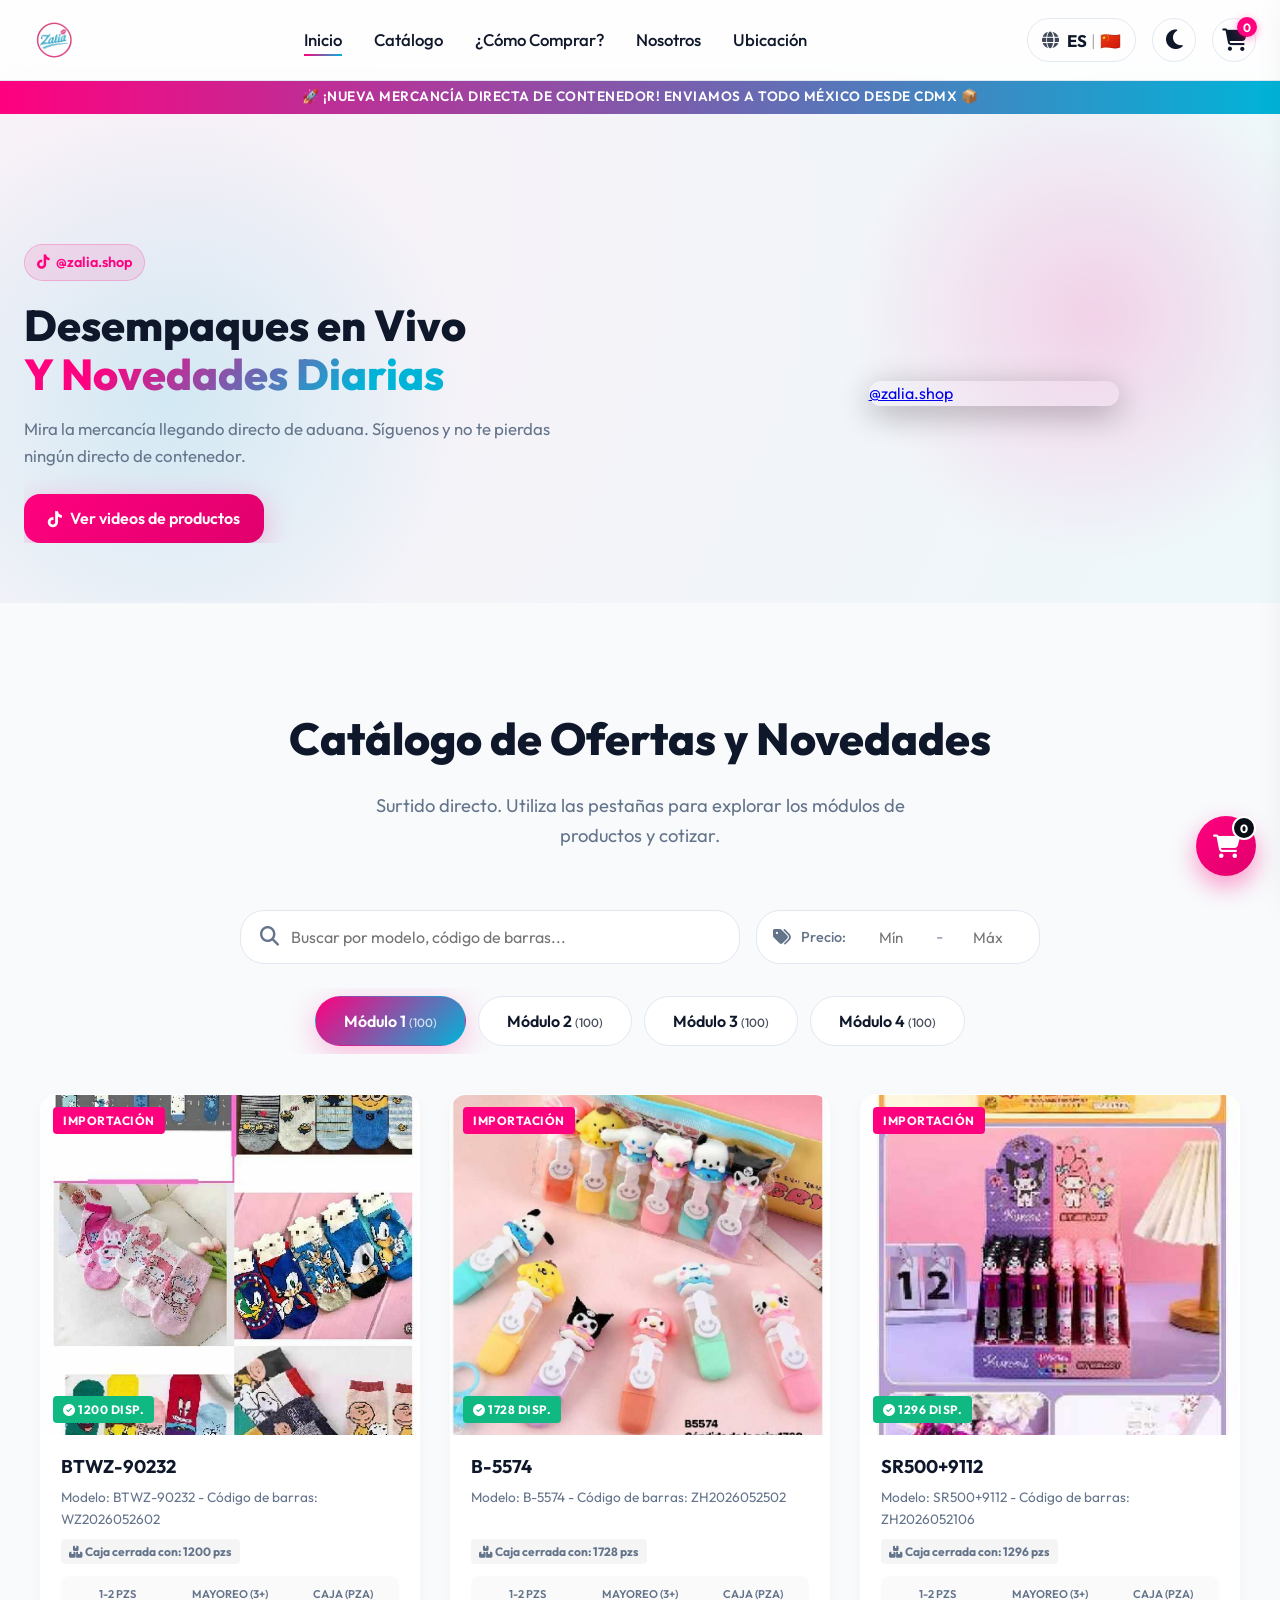
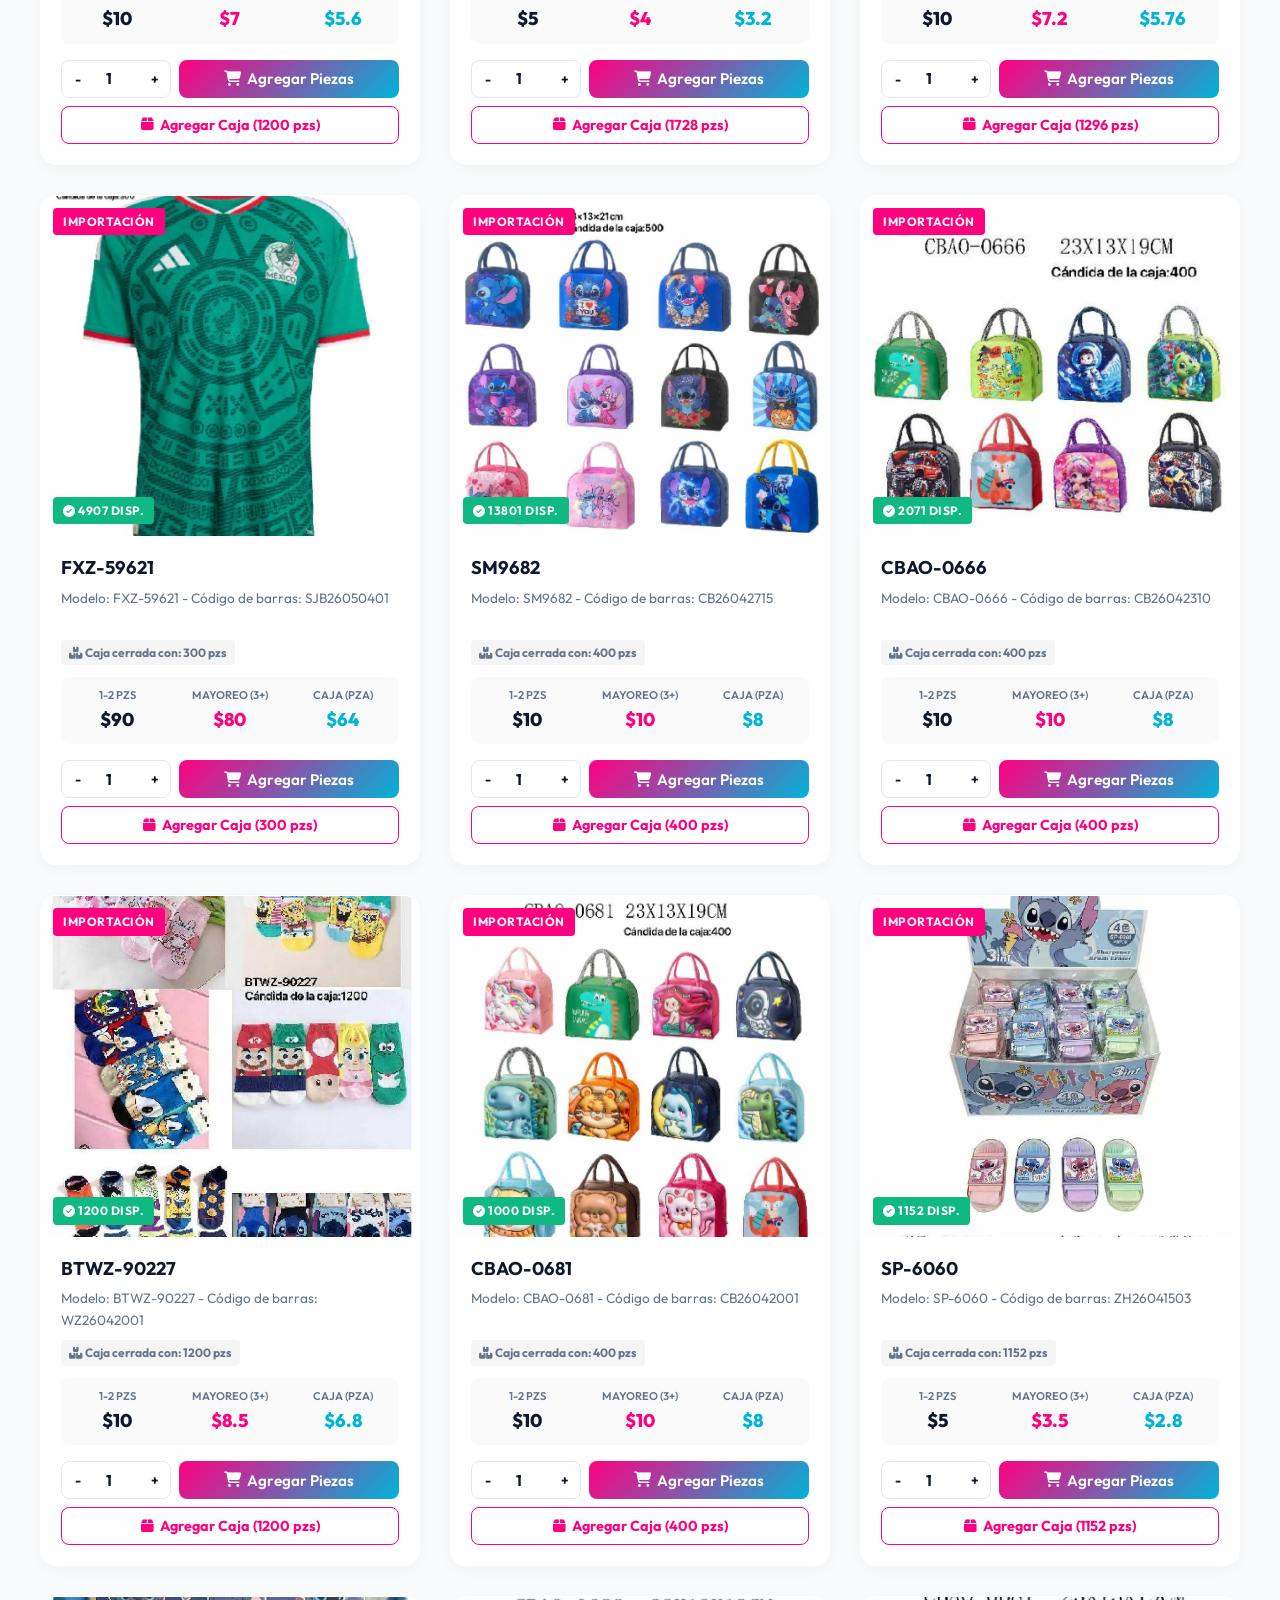
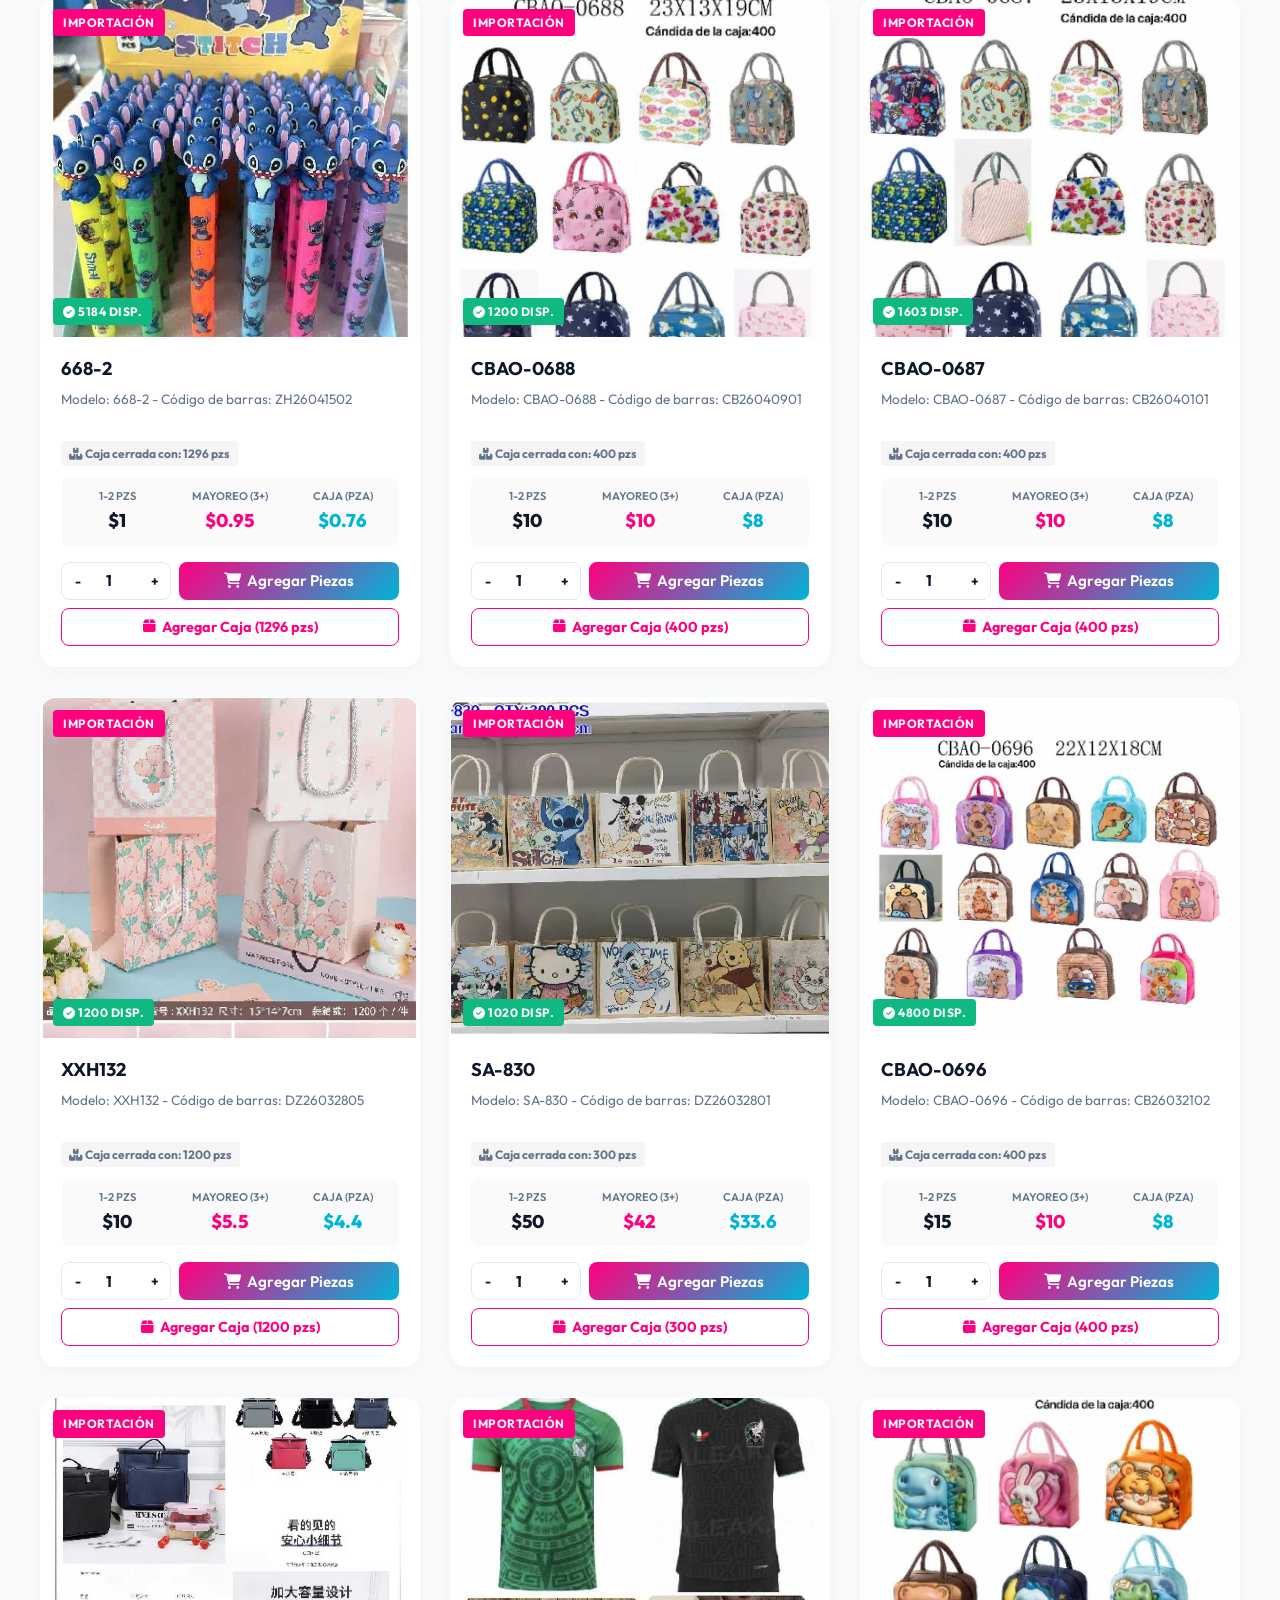
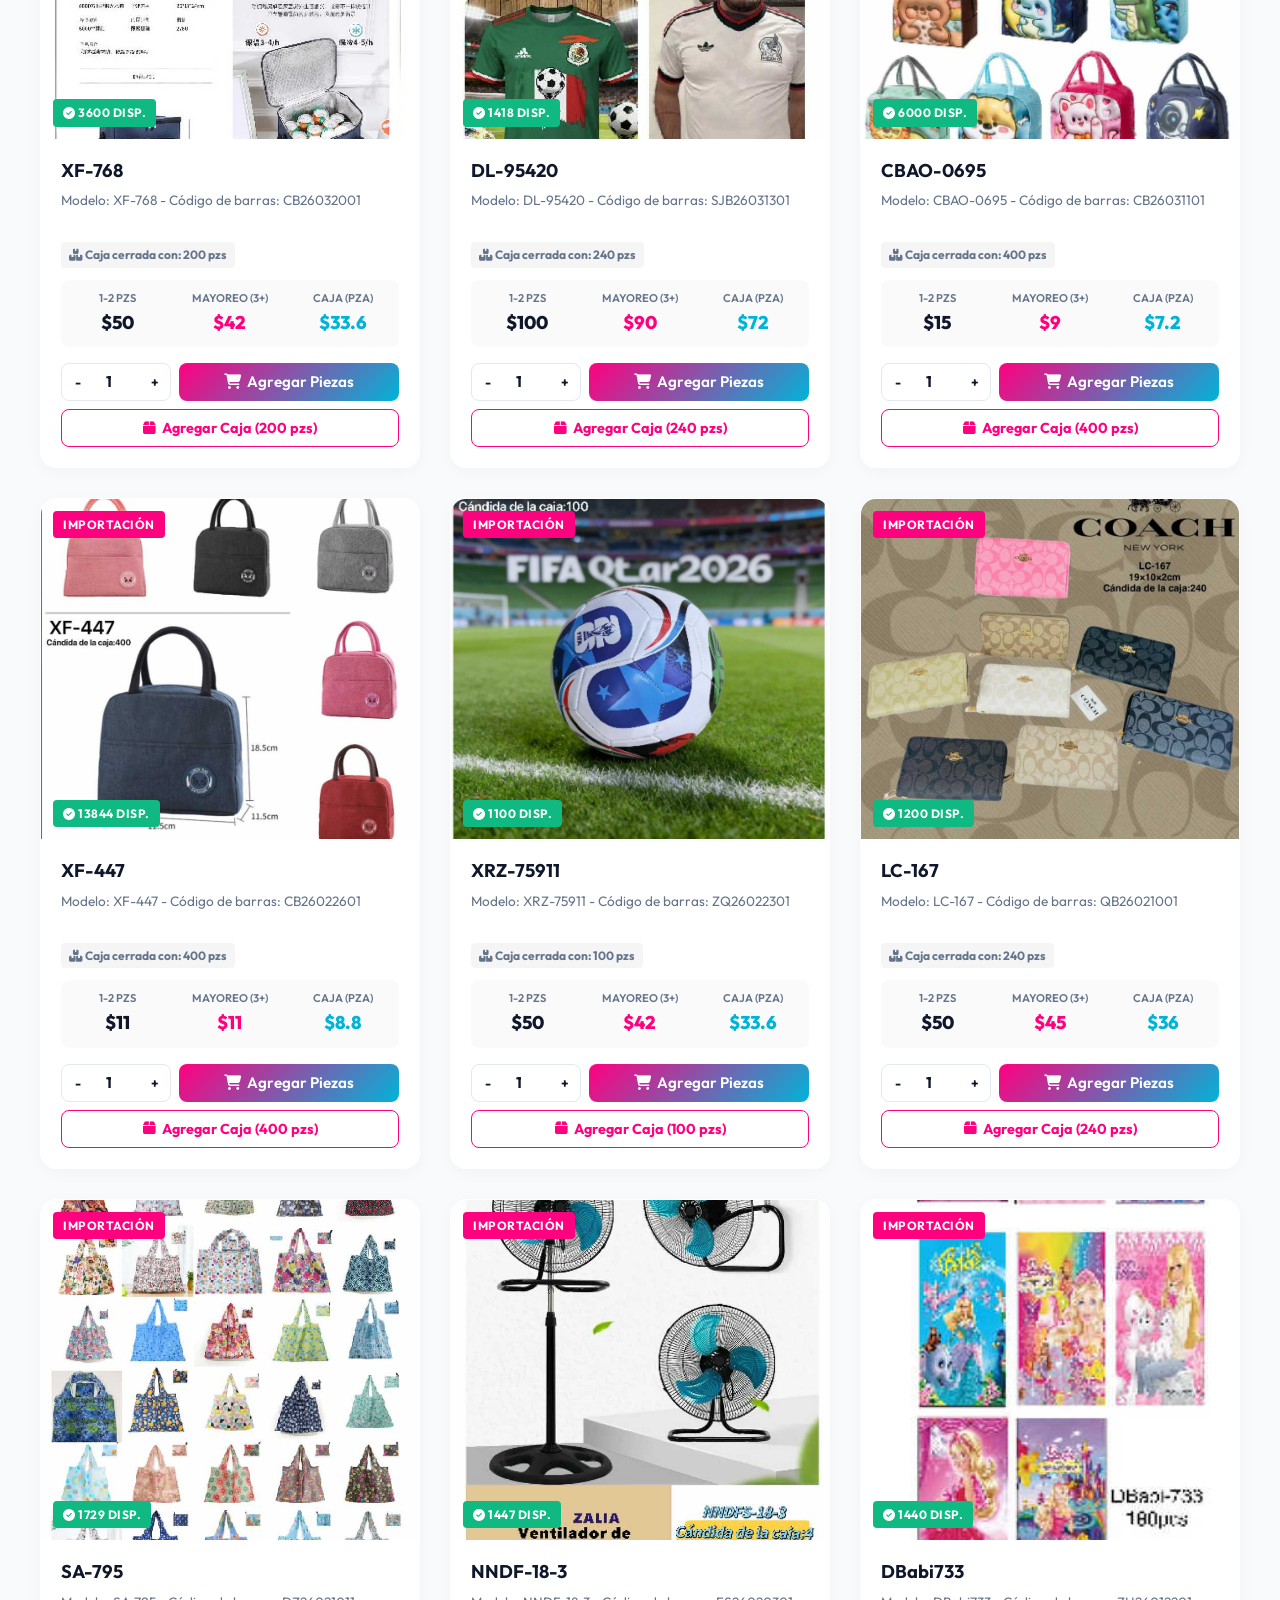
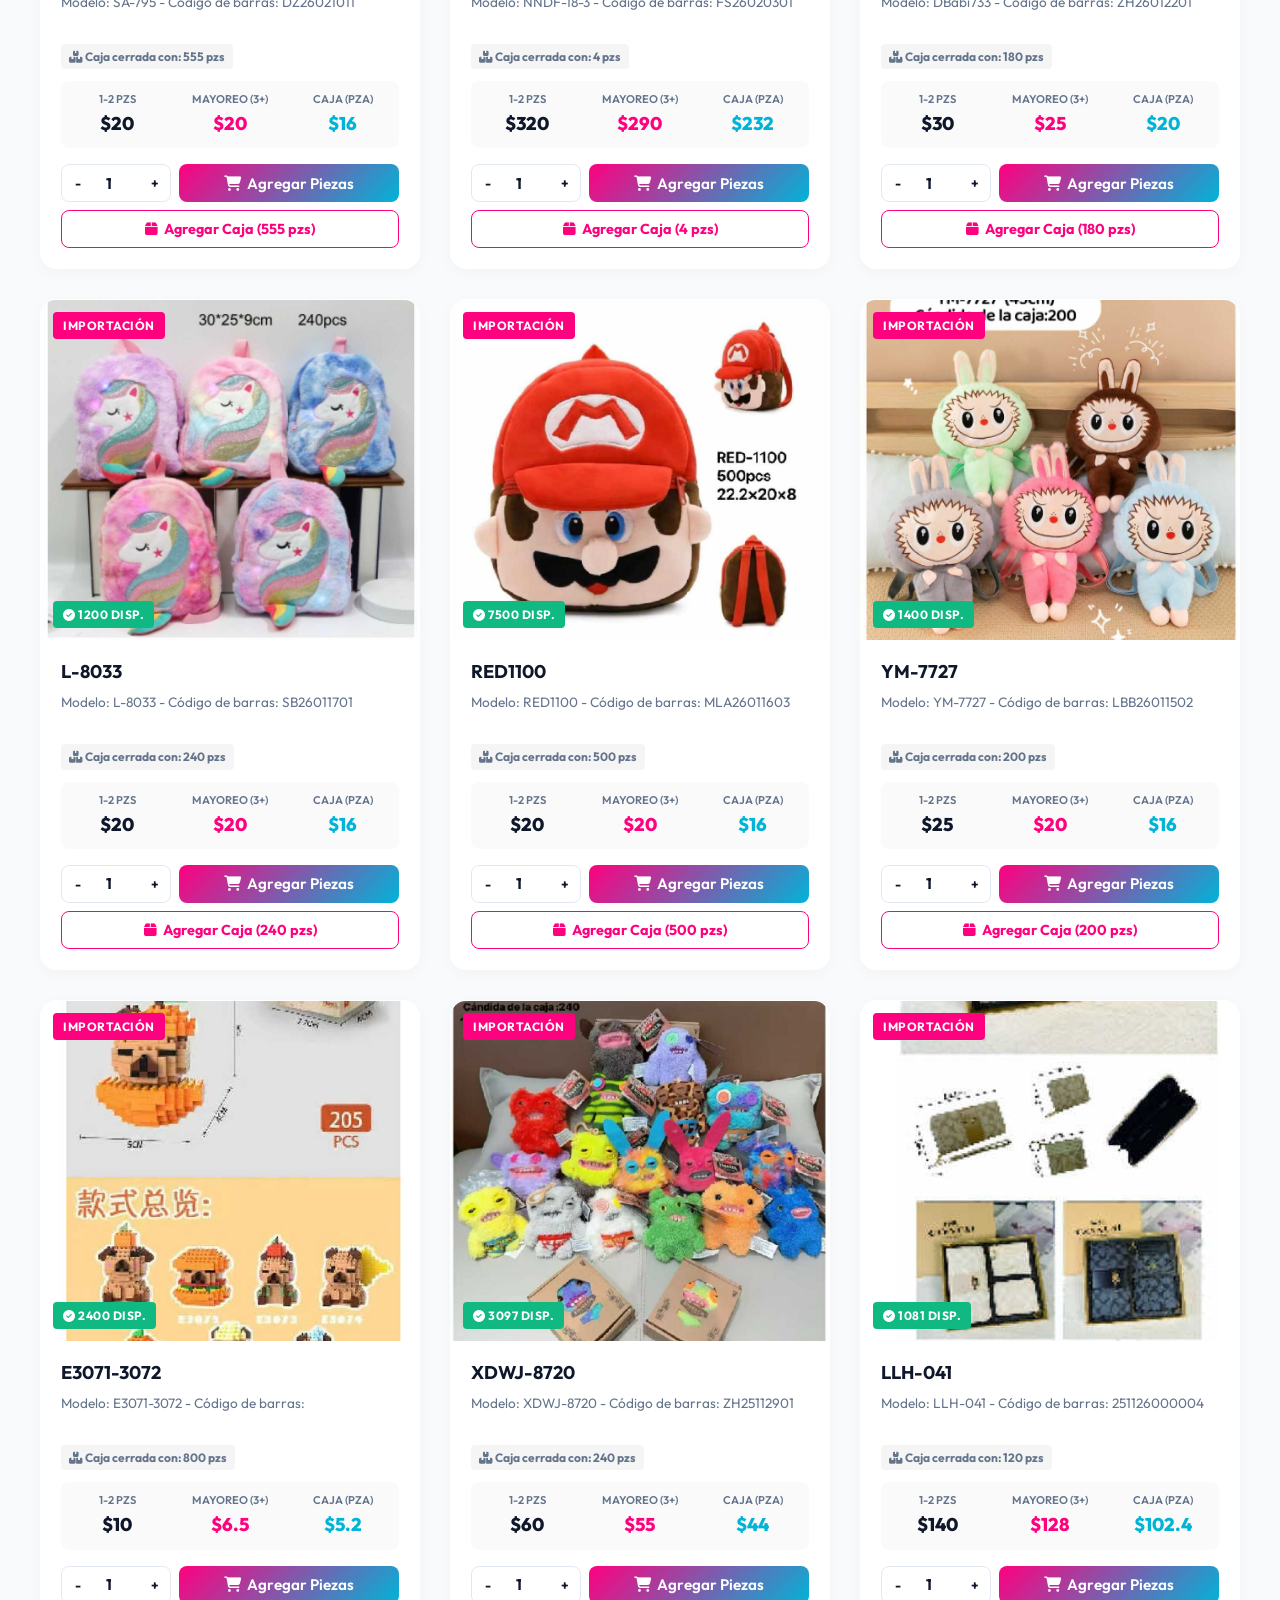
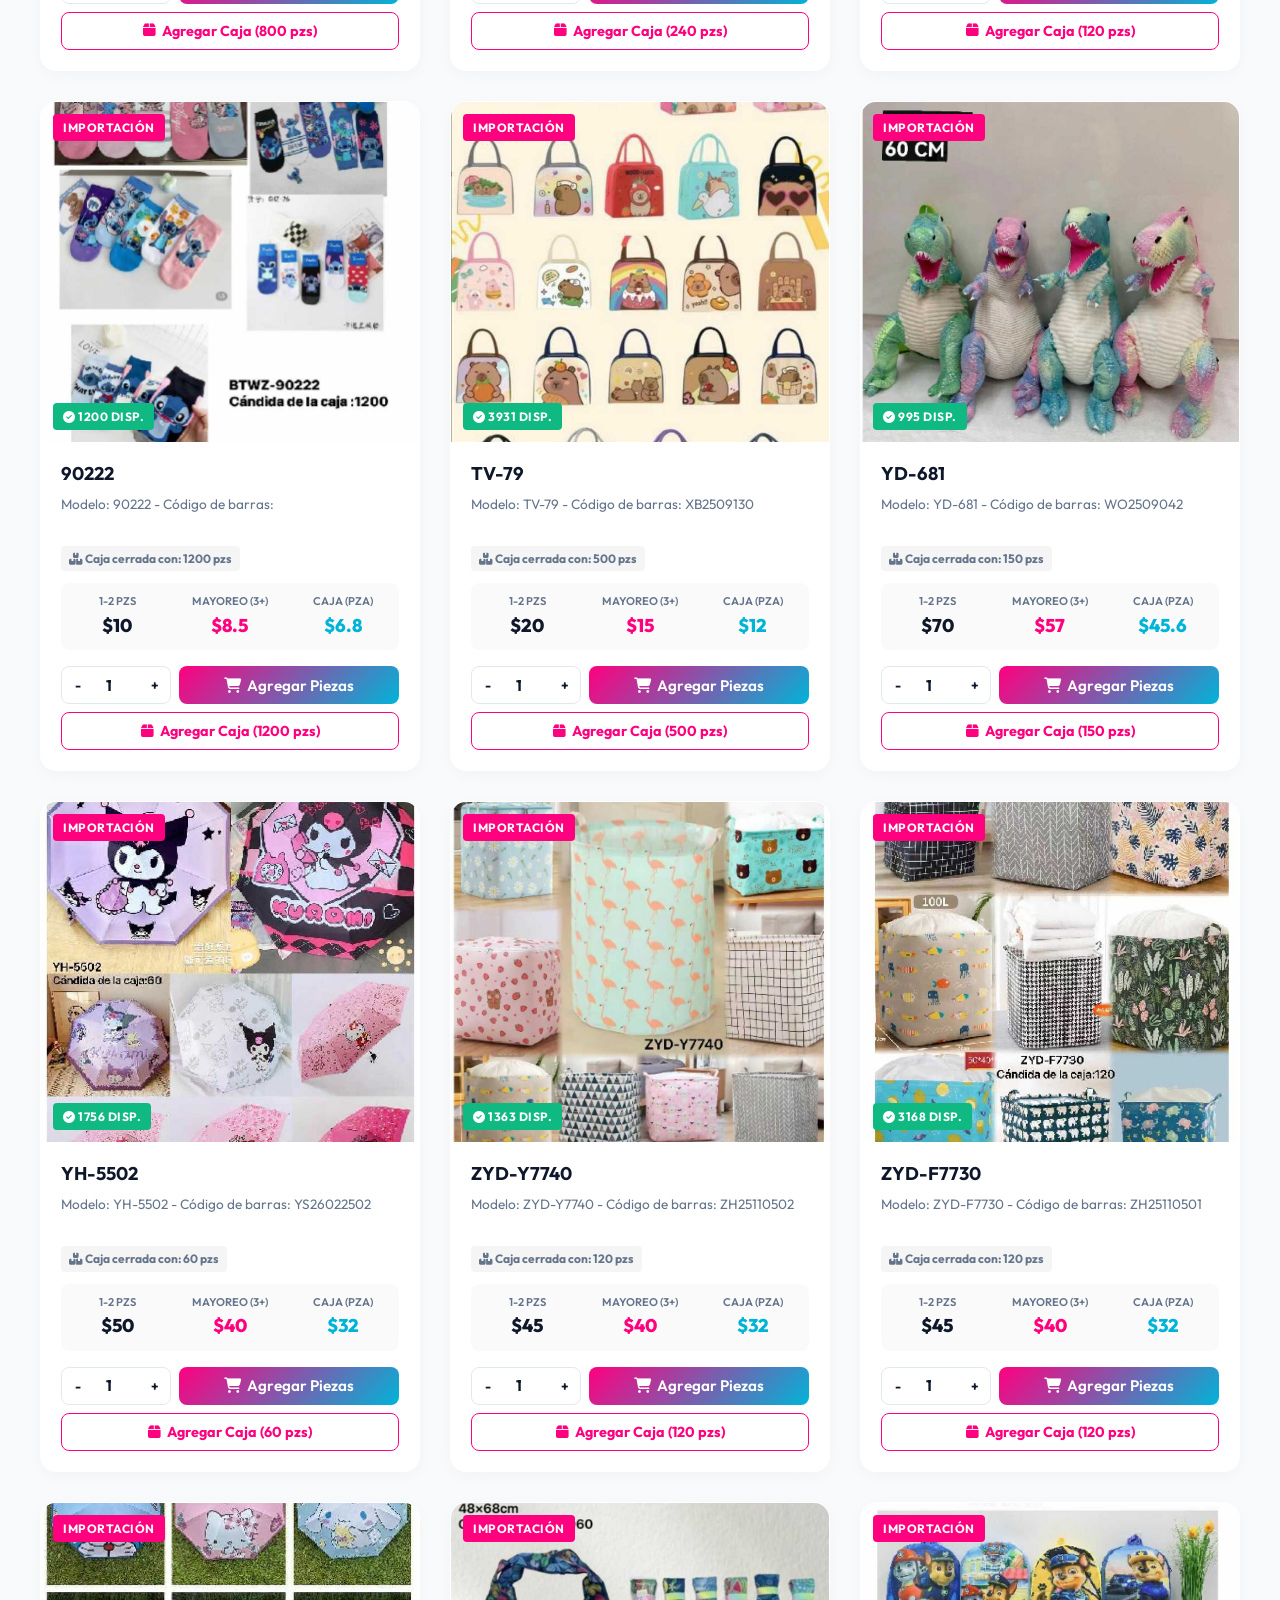
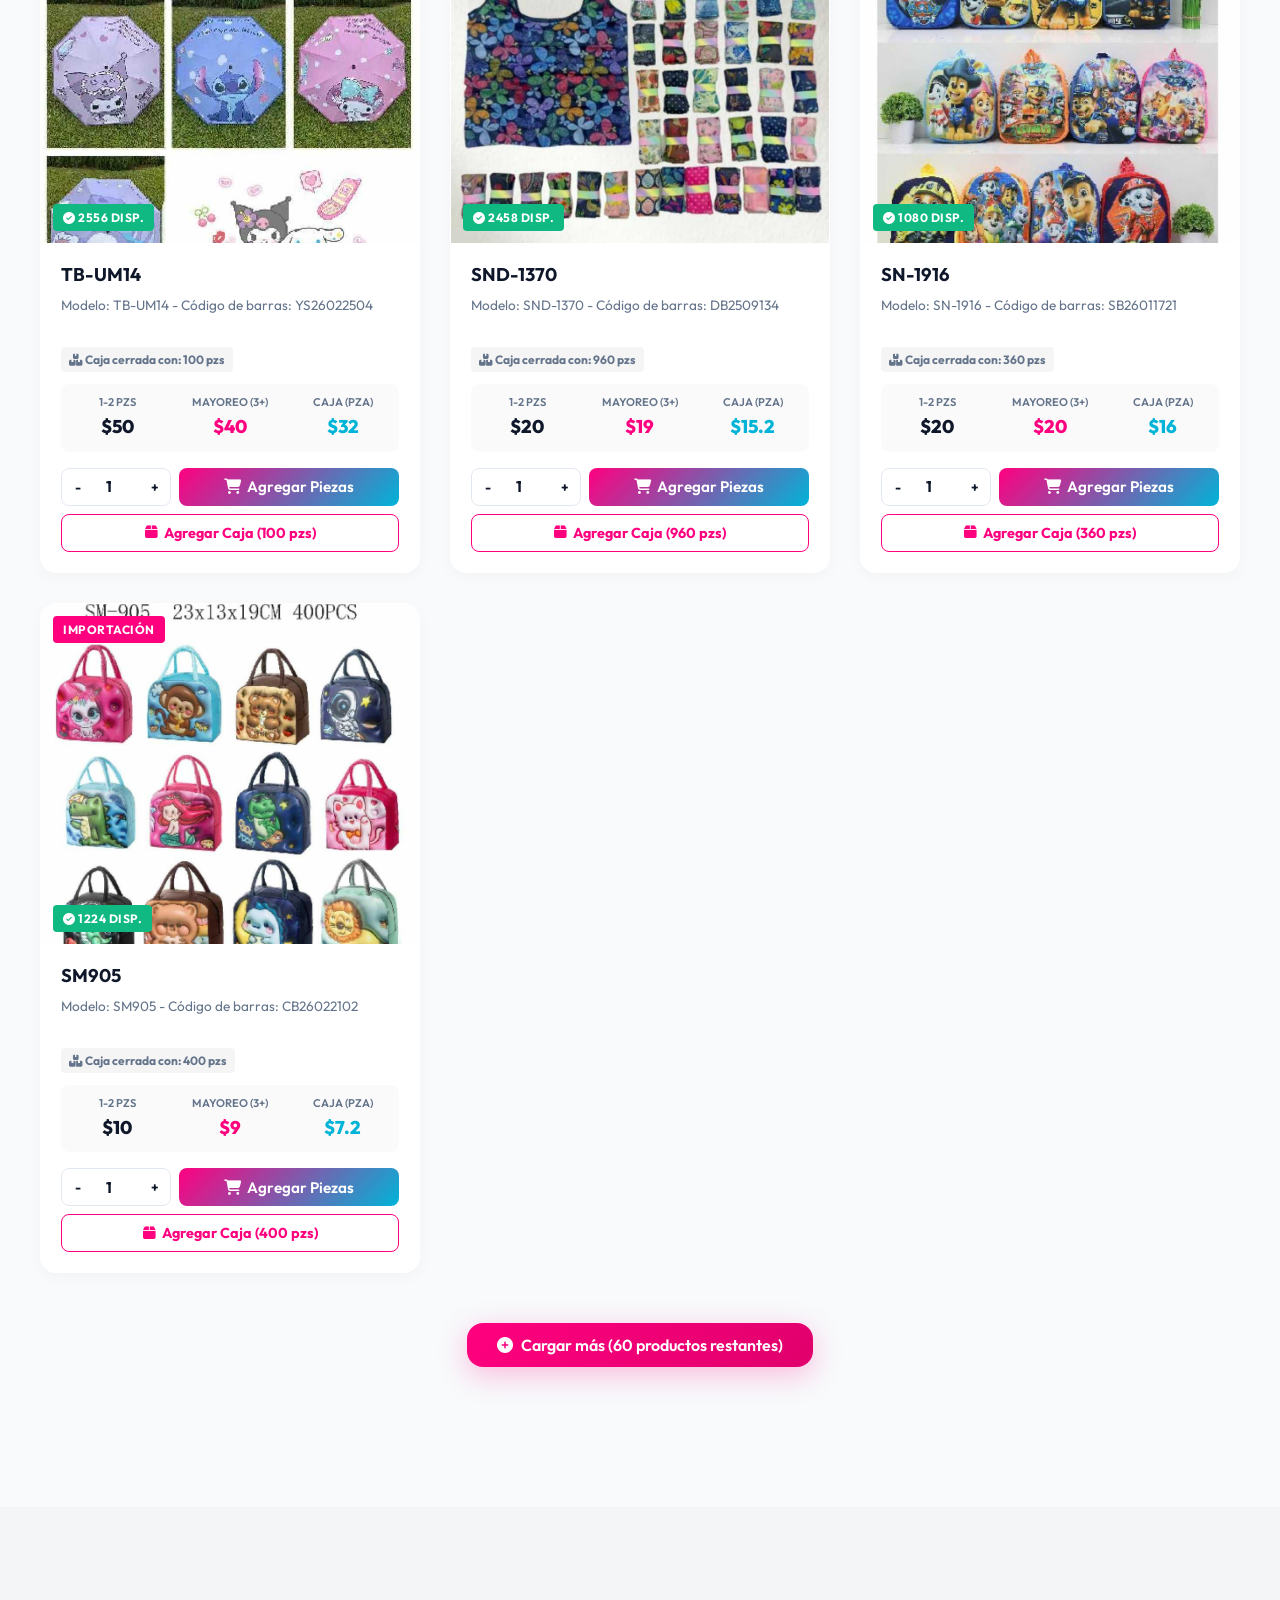
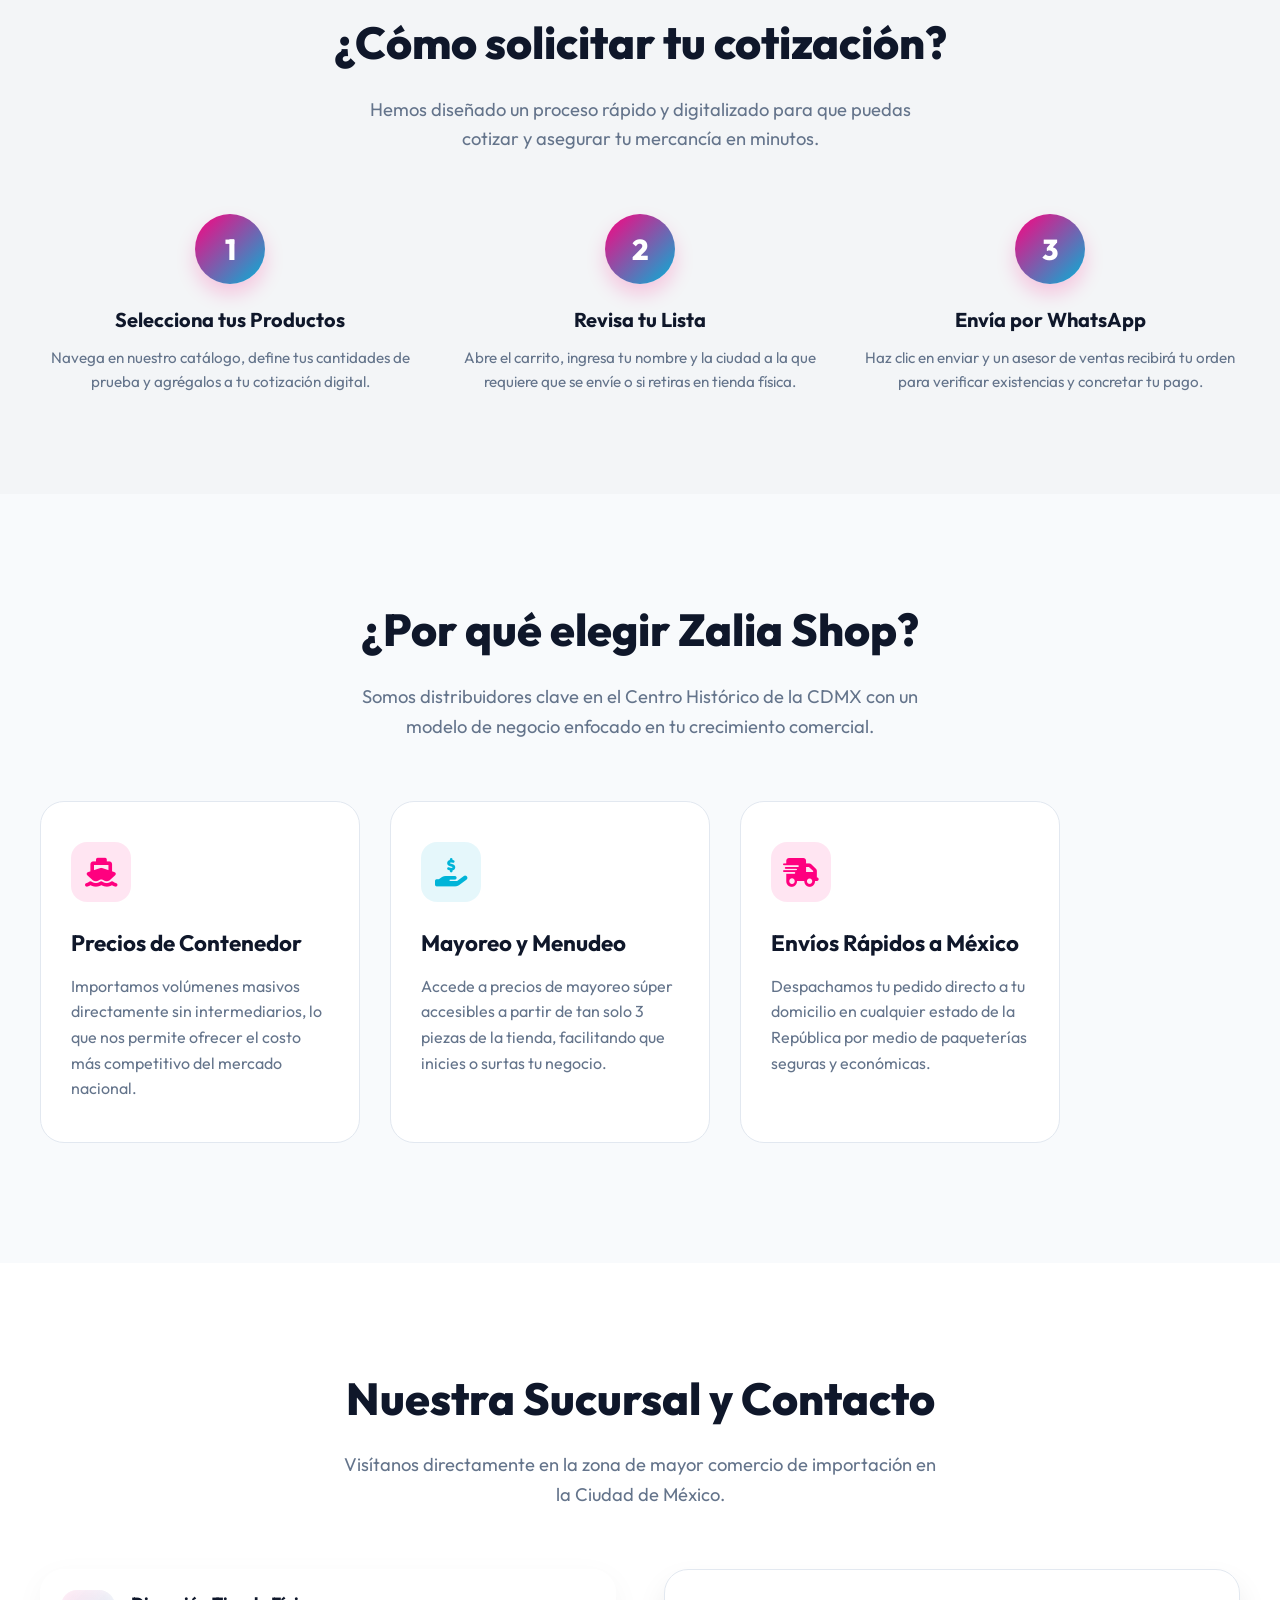
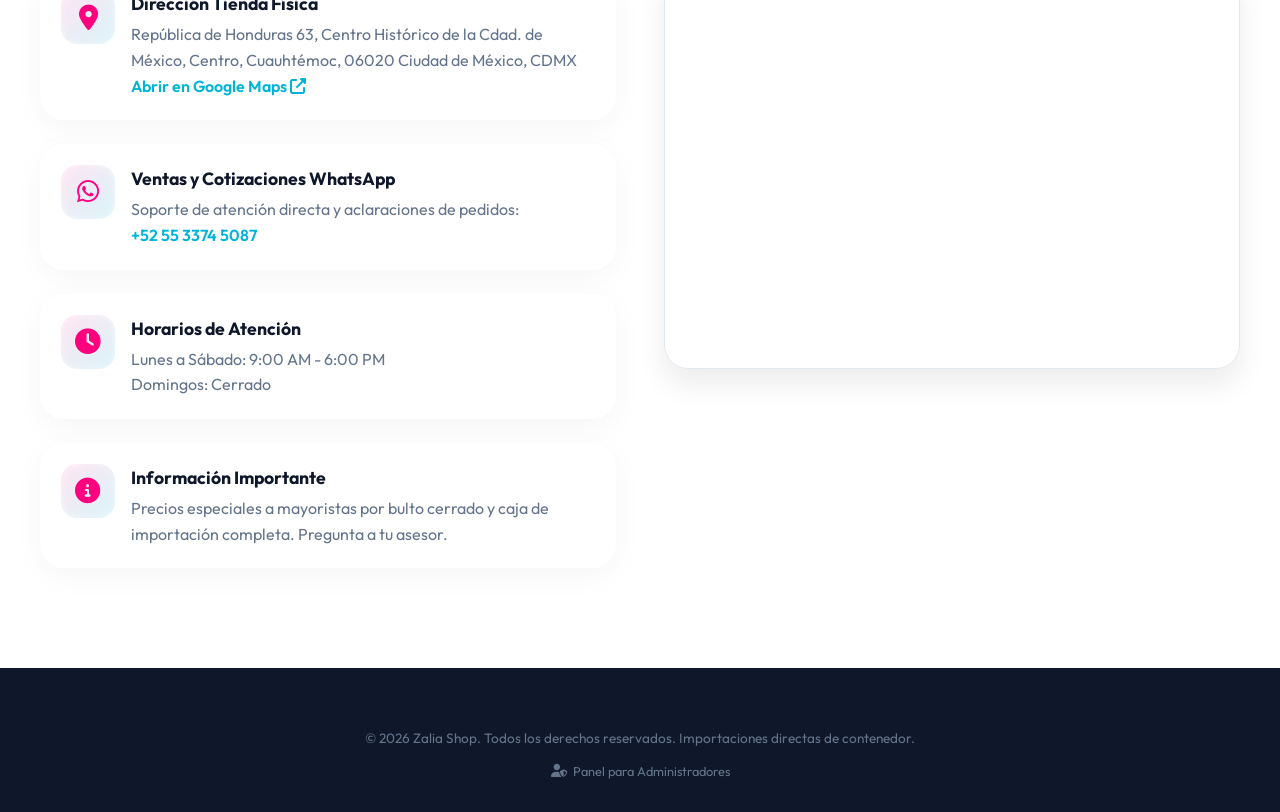
==== index.html @ a2b3b5e4 "UI/UX: Añadir botón de carrito flotante y truncar decimales en precios a 2" ====
<!DOCTYPE html>
<html lang="es">
<head>
  <meta charset="UTF-8">
  <meta name="viewport" content="width=device-width, initial-scale=1.0, maximum-scale=1.0, user-scalable=0, viewport-fit=cover">
  <title>Zalia Shop | Importadores Directos de Contenedor - Bolsas, Mochilas y Peluches</title>
  
  <!-- Meta Descriptions for SEO -->
  <meta name="description" content="Zalia Shop es tu importador directo de contenedor en CDMX. Venta de bolsas, mochilas, carteras y peluches por mayoreo y menudeo. Los mejores precios del mercado en República de Honduras 63.">
  <meta name="keywords" content="Zalia Shop, importadores directos, contenedor, bolsas de mano, carteras dama, mochilas escolares, peluches mayoreo, Centro CDMX, República de Honduras 63">
  <meta name="author" content="Zalia Shop">
  <meta name="robots" content="index, follow">
  
  <!-- Open Graph / Facebook -->
  <meta property="og:type" content="website">
  <meta property="og:title" content="Zalia Shop | Importadores Directos de Contenedor">
  <meta property="og:description" content="Precios directos de contenedor en bolsas, mochilas y peluches. Compra al mayoreo a partir de 3 piezas. Visítanos en el Centro Histórico de la CDMX.">
  <meta property="og:image" content="assets/logos/logo_color.png">
  
  <!-- Favicon -->
  <link rel="icon" type="image/png" href="assets/logos/logo_color.png">
  
  <!-- FontAwesome Icons & Google Fonts -->
  <link rel="stylesheet" href="https://cdnjs.cloudflare.com/ajax/libs/font-awesome/6.4.0/css/all.min.css">
  
  <!-- Style Sheet -->
  <link rel="stylesheet" href="css/styles.css">
</head>
<body>

  <!-- Top Announcement Banner -->
  <div class="top-banner" data-i18n="top-banner">
    🚀 ¡NUEVA MERCANCÍA DIRECTA DE CONTENEDOR! ENVIAMOS A TODO MÉXICO DESDE CDMX 📦
  </div>

  <!-- Sticky Header -->
  <header>
    <div class="nav-container">
      <a href="#home" class="logo-wrapper">
        <img src="assets/logos/logo_color.png" alt="Zalia Shop Logo" class="logo-img">
      </a>
      
      <!-- Desktop Navigation -->
      <nav>
        <ul class="nav-menu" id="nav-menu">
          <li><a href="#home" class="nav-link active" data-i18n="nav-home">Inicio</a></li>
          <li><a href="#catalogo" class="nav-link" data-i18n="nav-catalog">Catálogo</a></li>
          <li><a href="#como-cotizar" class="nav-link" data-i18n="nav-how-to-buy">¿Cómo Comprar?</a></li>
          <li><a href="#nosotros" class="nav-link" data-i18n="nav-about">Nosotros</a></li>
          <li><a href="#ubicacion" class="nav-link" data-i18n="nav-location">Ubicación</a></li>
        </ul>
      </nav>
      
      <!-- Actions (Theme Toggle & Cart Button) -->
      <div class="nav-actions">
        <button id="lang-toggle" class="btn-icon" title="Cambiar Idioma" aria-label="Cambiar idioma">
          <i class="fas fa-globe" style="font-size: 1.05rem; opacity: 0.8;"></i>
          <span id="lang-flag-label" style="font-size: 1.05rem; font-weight: 700; display: flex; align-items: center; justify-content: center; gap: 4px;">
            <span class="lang-text-label">ES</span><span class="lang-sep" style="opacity:0.4; font-weight:300;">|</span><span>🇨🇳</span>
          </span>
        </button>
        <button id="theme-toggle" class="btn-icon" title="Cambiar Tema" aria-label="Cambiar tema">
          <i class="fas fa-moon"></i>
        </button>
        <button id="open-cart-btn" class="btn-icon" title="Ver Cotización" aria-label="Ver cotización">
          <i class="fas fa-shopping-cart"></i>
          <span class="badge" id="cart-count">0</span>
        </button>
        <div class="menu-toggle" id="mobile-menu-btn" aria-label="Abrir menú">
          <i class="fas fa-bars"></i>
        </div>
      </div>
    </div>
  </header>

  <!-- Hero Section with Slides (Videos & Products) -->
  <section id="home" class="hero">
    <div class="slides-container" id="hero-slides">
      

      <!-- Slide 2: TikTok Showcase (Embedded Live) -->
      <div class="slide active">
        <div class="slide-content">
          <div class="slide-text">
            <span class="slide-badge" data-i18n="slide2-badge"><i class="fab fa-tiktok"></i> @zalia.shop</span>
            <h1 data-i18n="slide2-title">Desempaques en Vivo <br><span class="gradient-text">Y Novedades Diarias</span></h1>
            <p data-i18n="slide2-desc">Mira la mercancía llegando directo de aduana. Síguenos y no te pierdas ningún directo de contenedor.</p>
            <div class="hero-cta">
              <a href="https://www.tiktok.com/@zalia.shop" target="_blank" class="btn-primary" data-i18n="btn-follow-tiktok"><i class="fab fa-tiktok"></i> Ver videos de productos</a>
            </div>
          </div>
          <div class="slide-visual video-visual">
            <blockquote class="tiktok-embed" cite="https://www.tiktok.com/@zalia.shop" data-unique-id="zalia.shop" data-embed-type="creator" style="max-width: 250px; min-width: 220px; width: 100%; margin: 0 auto; border-radius: 12px; box-shadow: var(--shadow-glass);">
              <section>
                <a target="_blank" href="https://www.tiktok.com/@zalia.shop?refer=creator_embed">@zalia.shop</a>
              </section>
            </blockquote>
          </div>
        </div>
      </div>



    </div>


  </section>

  <!-- Interactive Catalog -->
  <section id="catalogo" class="section">
    <div class="container">
      <div class="section-header">
        <h2 data-i18n="catalog-title">Catálogo de Ofertas y Novedades</h2>
        <p data-i18n="catalog-desc">Surtido directo. Utiliza las pestañas para explorar nuestras categorías destacadas y cotizar.</p>
      </div>

      <!-- Catalog Controls -->
      <div class="catalog-controls">
        <!-- Search and Filters Row -->
        <div class="search-filters-row">
          <!-- Search -->
          <div class="search-box">
            <i class="fas fa-search search-icon"></i>
            <input type="text" id="search-input" class="search-input" placeholder="Buscar por modelo o código..." data-i18n-placeholder="search-placeholder">
          </div>
          <!-- Price Search Module -->
          <div class="price-search-box">
            <i class="fas fa-tags price-filter-icon"></i>
            <span class="price-filter-label" data-i18n="price-filter-label">Precio:</span>
            <input type="number" id="price-min" class="price-filter-input" placeholder="Mín" data-i18n-placeholder="price-min-placeholder">
            <span class="price-filter-sep">-</span>
            <input type="number" id="price-max" class="price-filter-input" placeholder="Máx" data-i18n-placeholder="price-max-placeholder">
          </div>
        </div>
        <!-- Category Tabs -->
        <div class="tabs" id="tabs-container">
          <!-- Dynamically Generated by JS -->
        </div>
      </div>



      <!-- Product Cards Grid -->
      <div class="product-grid" id="product-grid">
        <!-- Dynamically Generated by JS -->
      </div>
    </div>
  </section>

  <!-- How It Works / Cómo Cotizar -->
  <section id="como-cotizar" class="section" style="background-color: rgba(0,0,0,0.02); body.dark-mode-active & { background-color: rgba(255,255,255,0.01); }">
    <div class="container">
      <div class="section-header">
        <h2 data-i18n="how-title">¿Cómo solicitar tu cotización?</h2>
        <p data-i18n="how-desc">Hemos diseñado un proceso rápido y digitalizado para que puedas cotizar y asegurar tu mercancía en minutos.</p>
      </div>
      
      <div class="steps-container">
        <!-- Step 1 -->
        <div class="step-item">
          <div class="step-number">1</div>
          <h3 data-i18n="step1-title">Selecciona tus Productos</h3>
          <p data-i18n="step1-desc">Navega en nuestro catálogo, define tus cantidades de prueba y agrégalos a tu cotización digital.</p>
        </div>
        <!-- Step 2 -->
        <div class="step-item">
          <div class="step-number">2</div>
          <h3 data-i18n="step2-title">Revisa tu Lista</h3>
          <p data-i18n="step2-desc">Abre el carrito, ingresa tu nombre y la ciudad a la que requiere que se envíe o si retiras en tienda física.</p>
        </div>
        <!-- Step 3 -->
        <div class="step-item">
          <div class="step-number">3</div>
          <h3 data-i18n="step3-title">Envía por WhatsApp</h3>
          <p data-i18n="step3-desc">Haz clic en enviar y un asesor de ventas recibirá tu orden para verificar existencias y concretar tu pago.</p>
        </div>
      </div>
    </div>
  </section>

  <!-- Value Proposition / Nosotros (Moved to the bottom before map/contact) -->
  <section id="nosotros" class="section">
    <div class="container">
      <div class="section-header">
        <h2 data-i18n="why-choose-title">¿Por qué elegir Zalia Shop?</h2>
        <p data-i18n="why-choose-desc">Somos distribuidores clave en el Centro Histórico de la CDMX con un modelo de negocio enfocado en tu crecimiento comercial.</p>
      </div>
      
      <div class="props-grid">
        <!-- Card 1 -->
        <div class="prop-card">
          <div class="prop-icon">
            <i class="fas fa-ship"></i>
          </div>
          <h3 data-i18n="prop1-title">Precios de Contenedor</h3>
          <p data-i18n="prop1-desc">Importamos volúmenes masivos directamente sin intermediarios, lo que nos permite ofrecer el costo más competitivo del mercado nacional.</p>
        </div>
        <!-- Card 2 -->
        <div class="prop-card">
          <div class="prop-icon">
            <i class="fas fa-hand-holding-usd"></i>
          </div>
          <h3 data-i18n="prop2-title">Mayoreo y Menudeo</h3>
          <p data-i18n="prop2-desc">Accede a precios de mayoreo súper accesibles a partir de tan solo 3 piezas de la tienda, facilitando que inicies o surtas tu negocio.</p>
        </div>
        <!-- Card 3 -->
        <div class="prop-card">
          <div class="prop-icon">
            <i class="fas fa-truck-fast"></i>
          </div>
          <h3 data-i18n="prop3-title">Envíos Rápidos a México</h3>
          <p data-i18n="prop3-desc">Despachamos tu pedido directo a tu domicilio en cualquier estado de la República por medio de paqueterías seguras y económicas.</p>
        </div>
      </div>
    </div>
  </section>

  <!-- Store Location & Map -->
  <section id="ubicacion" class="section contact-section">
    <div class="container">
      <div class="section-header">
        <h2 data-i18n="contact-title">Nuestra Sucursal y Contacto</h2>
        <p data-i18n="contact-desc">Visítanos directamente en la zona de mayor comercio de importación en la Ciudad de México.</p>
      </div>

      <div class="contact-grid">
        <!-- Left Side: Contact Cards -->
        <div class="contact-info">
          
          <div class="info-item">
            <div class="info-icon">
              <i class="fas fa-map-marker-alt"></i>
            </div>
            <div class="info-text">
              <h4 data-i18n="addr-title">Dirección Tienda Física</h4>
              <p data-i18n="addr-desc">República de Honduras 63, Centro Histórico de la Cdad. de México, Centro, Cuauhtémoc, 06020 Ciudad de México, CDMX</p>
              <a href="https://maps.app.goo.gl/TpZsThZZwviE7Qdh6" target="_blank" data-i18n="btn-open-maps">Abrir en Google Maps <i class="fas fa-external-link-alt"></i></a>
            </div>
          </div>

          <div class="info-item">
            <div class="info-icon">
              <i class="fab fa-whatsapp"></i>
            </div>
            <div class="info-text">
              <h4 data-i18n="wa-title">Ventas y Cotizaciones WhatsApp</h4>
              <p data-i18n="wa-desc">Soporte de atención directa y aclaraciones de pedidos:</p>
              <a href="https://wa.me/525533745087" target="_blank">+52 55 3374 5087</a>
            </div>
          </div>

          <div class="info-item">
            <div class="info-icon">
              <i class="fas fa-clock"></i>
            </div>
            <div class="info-text">
              <h4 data-i18n="hours-title">Horarios de Atención</h4>
              <p data-i18n="hours-week">Lunes a Sábado: 9:00 AM - 6:00 PM</p>
              <p data-i18n="hours-sun">Domingos: Cerrado</p>
            </div>
          </div>

          <div class="info-item">
            <div class="info-icon">
              <i class="fas fa-info-circle"></i>
            </div>
            <div class="info-text">
              <h4 data-i18n="info-title">Información Importante</h4>
              <p data-i18n="info-desc">Precios especiales a mayoristas por bulto cerrado y caja de importación completa. Pregunta a tu asesor.</p>
            </div>
          </div>

        </div>

        <!-- Right Side: Interactive Embed Map -->
        <div class="map-wrapper">
          <iframe 
            src="https://www.google.com/maps/embed?pb=!1m18!1m12!1m3!1d3762.348259163013!2d-99.1366938850932!3d19.440716086880295!2m3!1f0!2f0!3f0!3m2!1i1024!2i768!4f13.1!3m3!1m2!1s0x85d1f931e0c43487%3A0x9a245bf792a17d37!2sRep%C3%BAblica%20de%20Honduras%2063%2C%20Centro%20Hist%C3%B3rico%20de%20la%20Cdad.%20de%20M%C3%A9xico%2C%20Centro%2C%20Cuauht%C3%A9moc%2C%2006020%20Ciudad%20de%20M%C3%A9xico%2C%20CDMX!5e0!3m2!1ses-419!2smx!4v1686259000000!5m2!1ses-419!2smx"
            class="map-frame" 
            allowfullscreen="" 
            loading="lazy" 
            referrerpolicy="no-referrer-when-downgrade"
            title="Ubicación física de Zalia Shop en el mapa">
          </iframe>
        </div>
      </div>
    </div>
  </section>

  <!-- Cart Backdrop -->
  <div class="cart-backdrop" id="cart-backdrop"></div>

  <button id="floating-cart-btn" class="floating-cart-btn cart-toggle" title="Ver Cotización" aria-label="Ver cotización">
    <i class="fas fa-shopping-cart"></i>
    <span id="floating-cart-count" class="cart-badge">0</span>
  </button>

  <!-- Cart Drawer (Mi Cotización) -->
  <div class="cart-drawer" id="cart-drawer">
    <div class="cart-header">
      <h3><i class="fas fa-shopping-basket"></i> <span data-i18n="cart-title-label">Mi Cotización</span> (<span id="cart-header-count">0</span>)</h3>
      <button class="cart-close" id="close-cart-btn" aria-label="Cerrar carrito">
        <i class="fas fa-times"></i>
      </button>
    </div>
    
    <div class="cart-content-scroll">
      <!-- Cart Items Scroll Area -->
      <div class="cart-body" id="cart-items">
        <!-- Items generated by JS -->
      </div>

      <!-- Checkout / Quotation Form -->
      <div class="cart-footer">
        <div class="cart-summary-row">
          <span data-i18n="cart-subtotal-label">Subtotal Regular:</span>
          <span id="cart-subtotal">$0 MXN</span>
        </div>
        <div class="cart-summary-row savings">
          <span data-i18n="cart-savings-label">Descuento Mayoreo:</span>
          <span id="cart-savings">$0 MXN</span>
        </div>
        <div class="cart-summary-row total">
          <span data-i18n="cart-total-label">Total Estimado:</span>
          <span class="highlight" id="cart-total">$0 MXN</span>
        </div>

        <form id="quote-form" style="margin-top: 20px;">
          <div class="form-group">
            <label class="form-label" for="client-name" data-i18n="label-name">Nombre Completo</label>
            <input type="text" id="client-name" class="form-control" placeholder="Ej. Juan Pérez" data-i18n-placeholder="placeholder-name" required>
          </div>
          <div class="form-group">
            <label class="form-label" for="client-city" data-i18n="label-city">Ciudad de Envío / Destino</label>
            <input type="text" id="client-city" class="form-control" placeholder="Ej. Guadalajara, Jal." data-i18n-placeholder="placeholder-city" required>
          </div>
          
          <!-- Delivery Option Selectors -->
          <div class="form-group">
            <label class="form-label" data-i18n="label-delivery">Método de Entrega</label>
            <div style="display: flex; gap: 16px; margin-top: 8px;">
              <label style="display: flex; align-items: center; gap: 6px; cursor: pointer; font-size: 0.9rem; font-weight: 500;">
                <input type="radio" name="delivery-method" value="envio" checked style="accent-color: var(--primary);"> <span data-i18n="delivery-home">Envío a domicilio</span>
              </label>
              <label style="display: flex; align-items: center; gap: 6px; cursor: pointer; font-size: 0.9rem; font-weight: 500;">
                <input type="radio" name="delivery-method" value="tienda" style="accent-color: var(--primary);"> <span data-i18n="delivery-store">Recoger en Tienda</span>
              </label>
            </div>
          </div>

          <div class="form-group">
            <label class="form-label" for="client-type" data-i18n="label-client-type">Tipo de Cliente</label>
            <select id="client-type" class="form-control" required>
              <option value="wholesale" data-i18n="client-wholesale">Mayorista (Negocio)</option>
              <option value="retail" selected data-i18n="client-retail">Minorista (Uso Personal)</option>
            </select>
          </div>
          
          <button type="submit" class="btn-whatsapp-submit" data-i18n="btn-whatsapp-submit">
            <i class="fab fa-whatsapp"></i> Solicitar Cotización
          </button>
        </form>
      </div>
    </div>
  </div>

  <!-- Footer -->
  <footer>
    
    <div class="footer-copy">
      <p data-i18n="footer-copy">&copy; 2026 Zalia Shop. Todos los derechos reservados. Importaciones directas de contenedor.</p>
      <p style="margin-top: 10px;">
        <a href="dashboard.html" data-i18n="footer-admin" style="color: #64748b; text-decoration: none; font-size: 0.8rem; transition: var(--transition); display: inline-flex; align-items: center; gap: 6px;" onmouseover="this.style.color='var(--primary)'" onmouseout="this.style.color='#64748b'">
          <i class="fas fa-user-shield"></i> Panel para Administradores
        </a>
      </p>
    </div>
  </footer>

  <!-- Product Lightbox Modal -->
  <div id="product-lightbox" class="lightbox-modal" style="display: none;">
    <div class="lightbox-backdrop"></div>
    <div class="lightbox-content-wrapper">
      <button class="lightbox-close" aria-label="Cerrar"><i class="fas fa-times"></i></button>
      
      <div class="lightbox-nav-btn prev" aria-label="Anterior"><i class="fas fa-chevron-left"></i></div>
      <div class="lightbox-nav-btn next" aria-label="Siguiente"><i class="fas fa-chevron-right"></i></div>
      
      <div class="lightbox-card">
        <div class="lightbox-media-side">
          <div class="lightbox-image-viewport">
            <img id="lightbox-img" src="" alt="" class="lightbox-zoomable-img">
            <div class="lightbox-zoom-hint">
              <i class="fas fa-search-plus"></i> <span data-i18n="zoom-hint-click">Haz clic para ampliar</span>
            </div>
          </div>
        </div>
        
        <div class="lightbox-details-side">
          <div class="lightbox-header">
            <span class="lightbox-module-badge" id="lightbox-module-tag"></span>
            <span class="lightbox-stock-badge" id="lightbox-stock-tag"></span>
          </div>
          
          <h2 id="lightbox-title"></h2>
          <div class="lightbox-desc-container">
            <p id="lightbox-desc"></p>
          </div>
          
          <div class="lightbox-box-specs">
            <i class="fas fa-boxes"></i> <span id="lightbox-box-specs-text"></span>
          </div>
          
          <div class="lightbox-prices-section">
            <div class="lightbox-price-card retail">
              <span class="price-label" data-i18n="lightbox-retail-label">Menudeo (1-2 pzs)</span>
              <span class="price-value" id="lightbox-price-retail"></span>
            </div>
            <div class="lightbox-price-card wholesale">
              <span class="price-label" data-i18n="lightbox-wholesale-label">Mayoreo (3+ pzs)</span>
              <span class="price-value" id="lightbox-price-wholesale"></span>
            </div>
            <div class="lightbox-price-card box">
              <span class="price-label" data-i18n="lightbox-box-label">Caja cerrada (pza)</span>
              <span class="price-value" id="lightbox-price-box"></span>
            </div>
          </div>
          
          <div class="lightbox-actions-section">
            <div class="lightbox-qty-row">
              <span class="lightbox-qty-label" data-i18n="lightbox-qty-label">Cantidad:</span>
              <div class="quantity-control lightbox-qty-ctrl">
                <button class="qty-btn" id="lightbox-qty-minus">-</button>
                <input type="number" class="qty-val" id="lightbox-qty-input" value="1">
                <button class="qty-btn" id="lightbox-qty-plus">+</button>
              </div>
            </div>
            
            <div class="lightbox-buttons-row">
              <button class="btn-primary" id="lightbox-add-pieces-btn">
                <i class="fas fa-shopping-cart"></i> <span data-i18n="lightbox-add-pieces-text">Agregar Piezas</span>
              </button>
              <button class="btn-secondary" id="lightbox-add-box-btn">
                <i class="fas fa-box"></i> <span id="lightbox-add-box-text">Agregar Caja</span>
              </button>
            </div>
          </div>
          
          <div class="lightbox-footer-nav-info">
            <span id="lightbox-nav-index"></span>
          </div>
        </div>
      </div>
    </div>
  </div>

  <!-- TikTok Embed Script -->
  <script async src="https://www.tiktok.com/embed.js"></script>
  <!-- Products Data -->
  <script src="js/products_data.js"></script>
  <!-- App Script -->
  <script src="js/app.js"></script>
</body>
</html>
---- css/styles.css ----
@import url('https://fonts.googleapis.com/css2?family=Outfit:wght@300;400;500;600;700;800&display=swap');

:root {
  /* Zalia Palette - Inspired by Pink & Cyan Logo */
  --primary: #ff007f;
  --primary-hover: #e0006c;
  --secondary: #00b4d8;
  --secondary-hover: #0096c7;
  --dark-bg: #090d16;
  --dark-card: rgba(20, 30, 55, 0.6);
  --dark-border: rgba(255, 0, 127, 0.15);
  --light-bg: #f8fafc;
  --light-card: #ffffff;
  --light-border: #e2e8f0;
  --primary-glow: rgba(255, 0, 127, 0.15);
  --secondary-glow: rgba(0, 180, 216, 0.15);
  
  /* Text colors */
  --text-dark: #0f172a;
  --text-muted: #64748b;
  --text-white: #ffffff;
  --text-white-muted: #94a3b8;
  
  /* Alerts/Badges */
  --success: #10b981;
  --warning: #f59e0b;
  --shadow-primary: 0 8px 30px rgba(255, 0, 127, 0.25);
  --shadow-secondary: 0 8px 30px rgba(0, 180, 216, 0.25);
  --shadow-glass: 0 8px 32px 0 rgba(0, 0, 0, 0.3);
  
  /* Fonts & transitions */
  --font-main: 'Outfit', -apple-system, BlinkMacSystemFont, "Segoe UI", Roboto, "Helvetica Neue", Arial, "Microsoft YaHei", "PingFang SC", "Hiragino Sans GB", "Helvetica Neue", Helvetica, sans-serif;
  --transition: all 0.3s cubic-bezier(0.4, 0, 0.2, 1);
  --border-radius: 16px;
  --border-radius-sm: 8px;
  --border-radius-lg: 24px;
}

/* Global Reset */
* {
  margin: 0;
  padding: 0;
  box-sizing: border-box;
  font-family: var(--font-main);
  scroll-behavior: smooth;
}

button, a, input, select, textarea {
  touch-action: manipulation;
}

body {
  background-color: var(--light-bg);
  color: var(--text-dark);
  overflow-x: hidden;
  line-height: 1.6;
}

body.dark-mode-active {
  background-color: var(--dark-bg);
  color: var(--text-white);
}

/* Scrollbar */
::-webkit-scrollbar {
  width: 10px;
}
::-webkit-scrollbar-track {
  background: #f1f5f9;
}
body.dark-mode-active ::-webkit-scrollbar-track {
  background: var(--dark-bg);
}
::-webkit-scrollbar-thumb {
  background: var(--secondary);
  border-radius: 5px;
}
::-webkit-scrollbar-thumb:hover {
  background: var(--primary);
}

/* Navigation & Header */
header {
  position: fixed;
  top: 0;
  left: 0;
  width: 100%;
  z-index: 1000;
  background: rgba(255, 255, 255, 0.8);
  backdrop-filter: blur(12px);
  -webkit-backdrop-filter: blur(12px);
  border-bottom: 1px solid var(--light-border);
  transition: var(--transition);
}

header.scrolled {
  box-shadow: 0 4px 20px rgba(0, 0, 0, 0.05);
  padding: 5px 0;
}

body.dark-mode-active header {
  background: rgba(9, 13, 22, 0.8);
  border-bottom: 1px solid rgba(255, 255, 255, 0.08);
}

.nav-container {
  max-width: 1400px;
  margin: 0 auto;
  padding: 10px 24px;
  display: flex;
  justify-content: space-between;
  align-items: center;
}

.logo-wrapper {
  display: flex;
  align-items: center;
  gap: 10px;
}

.logo-img {
  height: 60px;
  width: auto;
  transition: var(--transition);
}

.logo-img:hover {
  transform: scale(1.05);
}

.nav-menu {
  display: flex;
  align-items: center;
  gap: 32px;
  list-style: none;
}

.nav-link {
  color: var(--text-dark);
  font-weight: 500;
  text-decoration: none;
  font-size: 1.05rem;
  transition: var(--transition);
  position: relative;
  padding: 6px 0;
}

body.dark-mode-active .nav-link {
  color: var(--text-white);
}

.nav-link::after {
  content: '';
  position: absolute;
  bottom: 0;
  left: 0;
  width: 0;
  height: 2px;
  background: linear-gradient(90deg, var(--primary), var(--secondary));
  transition: var(--transition);
}

.nav-link:hover::after,
.nav-link.active::after {
  width: 100%;
}

.nav-link:hover {
  color: var(--primary);
}

/* Actions in navbar */
.nav-actions {
  display: flex;
  align-items: center;
  gap: 16px;
}

.btn-icon {
  background: transparent;
  border: none;
  font-size: 1.4rem;
  color: var(--text-dark);
  cursor: pointer;
  position: relative;
  width: 44px;
  height: 44px;
  display: flex;
  align-items: center;
  justify-content: center;
  border-radius: 50%;
  transition: var(--transition);
  border: 1px solid var(--light-border);
}

body.dark-mode-active .btn-icon {
  color: var(--text-white);
  border-color: rgba(255, 255, 255, 0.1);
}

.btn-icon:hover {
  background: rgba(0, 0, 0, 0.05);
  color: var(--primary);
  transform: translateY(-2px);
}

body.dark-mode-active .btn-icon:hover {
  background: rgba(255, 255, 255, 0.08);
}

#lang-toggle.btn-icon {
  width: auto;
  padding: 0 14px;
  border-radius: 22px;
  display: inline-flex;
  align-items: center;
  gap: 8px;
}

.btn-icon .badge {
  position: absolute;
  top: -2px;
  right: -2px;
  background: var(--primary);
  color: white;
  font-size: 0.75rem;
  font-weight: 700;
  width: 20px;
  height: 20px;
  border-radius: 50%;
  display: flex;
  align-items: center;
  justify-content: center;
  box-shadow: 0 2px 8px rgba(255, 0, 127, 0.4);
  animation: pulse-badge 2s infinite;
}

@keyframes pulse-badge {
  0% { transform: scale(1); }
  50% { transform: scale(1.15); }
  100% { transform: scale(1); }
}

.btn-primary {
  background: linear-gradient(135deg, var(--primary), var(--primary-hover));
  color: white;
  border: none;
  padding: 12px 24px;
  font-weight: 600;
  border-radius: var(--border-radius);
  cursor: pointer;
  box-shadow: var(--shadow-primary);
  transition: var(--transition);
  display: inline-flex;
  align-items: center;
  gap: 8px;
  text-decoration: none;
}

.btn-primary:hover {
  transform: translateY(-2px);
  box-shadow: 0 12px 35px rgba(255, 0, 127, 0.4);
}

.btn-secondary {
  background: linear-gradient(135deg, var(--secondary), var(--secondary-hover));
  color: white;
  border: none;
  padding: 12px 24px;
  font-weight: 600;
  border-radius: var(--border-radius);
  cursor: pointer;
  box-shadow: var(--shadow-secondary);
  transition: var(--transition);
  display: inline-flex;
  align-items: center;
  gap: 8px;
  text-decoration: none;
}

.btn-secondary:hover {
  transform: translateY(-2px);
  box-shadow: 0 12px 35px rgba(0, 180, 216, 0.4);
}

.menu-toggle {
  display: none;
  font-size: 1.6rem;
  cursor: pointer;
}

/* Banner */
.top-banner {
  background: linear-gradient(90deg, var(--primary), var(--secondary));
  color: white;
  text-align: center;
  padding: 6px 16px;
  font-size: 0.85rem;
  font-weight: 600;
  letter-spacing: 0.5px;
  margin-top: 80px; /* offset fixed header */
  position: relative;
  z-index: 99;
}

/* Hero Section */
.hero {
  position: relative;
  padding: 130px 24px 60px; /* Adjusted padding to accommodate fixed header and save bottom space */
  min-height: auto; /* Removed 90vh to reduce scrolling */
  display: flex;
  align-items: center;
  justify-content: center;
  overflow: hidden;
  background: radial-gradient(circle at 10% 20%, rgba(255, 0, 127, 0.04) 0%, rgba(0, 180, 216, 0.04) 90%);
}

body.dark-mode-active .hero {
  background: radial-gradient(circle at 10% 20%, rgba(255, 0, 127, 0.1) 0%, rgba(0, 0, 0, 0) 90%), var(--dark-bg);
}

.hero::after {
  content: '';
  position: absolute;
  width: 500px;
  height: 500px;
  background: radial-gradient(circle, var(--primary-glow) 0%, transparent 70%);
  top: -10%;
  right: -5%;
  z-index: 1;
  pointer-events: none;
}

.hero::before {
  content: '';
  position: absolute;
  width: 600px;
  height: 600px;
  background: radial-gradient(circle, var(--secondary-glow) 0%, transparent 70%);
  bottom: -20%;
  left: -10%;
  z-index: 1;
  pointer-events: none;
}

.hero-content,
.slide-content {
  max-width: 1200px;
  display: grid;
  grid-template-columns: 1.2fr 0.8fr;
  align-items: center;
  gap: 48px;
  position: relative;
  z-index: 2;
  width: 100%;
}

/* slide-text is the actual text container inside slides */
.slide-text h1,
.hero-text h1 {
  font-size: 2.7rem;
  font-weight: 800;
  line-height: 1.15;
  margin-bottom: 16px;
}

.slide-text p,
.hero-text p {
  font-size: 1.05rem;
  color: var(--text-muted);
  margin-bottom: 24px;
  max-width: 560px;
}

body.dark-mode-active .slide-text p,
body.dark-mode-active .hero-text p {
  color: var(--text-white-muted);
}

.slide-visual,
.hero-visual {
  display: flex;
  justify-content: center;
  align-items: center;
  position: relative;
}

.gradient-text {
  background: linear-gradient(135deg, var(--primary) 20%, var(--secondary) 80%);
  -webkit-background-clip: text;
  -webkit-text-fill-color: transparent;
}

.hero-cta {
  display: flex;
  gap: 16px;
  flex-wrap: wrap;
}

.hero-circle {
  width: 230px;
  height: 230px;
  border-radius: 50%;
  background: linear-gradient(135deg, rgba(255, 0, 127, 0.1), rgba(0, 180, 216, 0.1));
  display: flex;
  align-items: center;
  justify-content: center;
  position: relative;
  animation: float 6s ease-in-out infinite;
  border: 1px solid rgba(255, 255, 255, 0.3);
  backdrop-filter: blur(12px);
  box-shadow: 0 15px 35px rgba(255, 0, 127, 0.15);
}

.hero-logo-img {
  width: 80%;
  height: auto;
  border-radius: 50%;
  padding: 10px;
  background: white;
  box-shadow: 0 20px 50px rgba(0, 0, 0, 0.15);
}

@keyframes float {
  0% { transform: translateY(0px) rotate(0deg); }
  50% { transform: translateY(-15px) rotate(2deg); }
  100% { transform: translateY(0px) rotate(0deg); }
}

/* Hero Slideshow — overlay-free stacking */
.slides-container {
  width: 100%;
  position: relative;
  overflow: hidden;
}

/* Each slide is hidden by default using a grid trick (no absolute!) */
.slide {
  display: none;
  opacity: 0;
  transition: opacity 0.7s ease;
}

.slide.active {
  display: block;
  opacity: 1;
}

.slide-badge {
  display: inline-flex;
  align-items: center;
  gap: 6px;
  padding: 6px 12px;
  background: rgba(255, 0, 127, 0.1);
  color: var(--primary);
  border-radius: 50px;
  font-size: 0.9rem;
  font-weight: 600;
  margin-bottom: 20px;
  border: 1px solid rgba(255, 0, 127, 0.2);
}

body.dark-mode-active .slide-badge {
  background: rgba(255, 0, 127, 0.2);
  border-color: rgba(255, 0, 127, 0.3);
}

.slide:nth-child(2) .slide-badge {
  background: rgba(0, 180, 216, 0.1);
  color: var(--secondary);
  border-color: rgba(0, 180, 216, 0.2);
}

body.dark-mode-active .slide:nth-child(2) .slide-badge {
  background: rgba(0, 180, 216, 0.2);
  border-color: rgba(0, 180, 216, 0.3);
}

/* Slide 2: Video visual layout (Smartphone mockup) */
.video-visual {
  display: flex;
  justify-content: center;
  align-items: center;
}

.video-container {
  width: 230px;
  height: 408px;
  border-radius: 30px;
  border: 10px solid #1e293b;
  box-shadow: var(--shadow-glass);
  overflow: hidden;
  position: relative;
  background: #000;
}

body.dark-mode-active .video-container {
  border-color: #0f172a;
}

.tiktok-iframe-hero {
  width: 100%;
  height: 100%;
  border: none;
}

/* Slide 3: Products Highlight Category Showcase */
.products-visual {
  display: flex;
  justify-content: center;
  align-items: center;
}

.featured-products-mini {
  display: grid;
  grid-template-columns: repeat(4, 1fr);
  gap: 16px;
  width: 100%;
  max-width: 450px;
}

.mini-card {
  background: var(--light-card);
  border: 1px solid var(--light-border);
  border-radius: var(--border-radius);
  padding: 16px 12px;
  text-align: center;
  box-shadow: 0 8px 20px rgba(0, 0, 0, 0.04);
  transition: var(--transition);
  display: flex;
  flex-direction: column;
  align-items: center;
  gap: 8px;
}

body.dark-mode-active .mini-card {
  background: var(--dark-card);
  border-color: rgba(255, 255, 255, 0.05);
}

.mini-card:hover {
  transform: translateY(-6px);
  border-color: var(--primary);
  box-shadow: var(--shadow-primary);
}

.mini-card img {
  width: 100%;
  aspect-ratio: 1;
  object-fit: cover;
  border-radius: var(--border-radius-sm);
  background: #f1f5f9;
}

body.dark-mode-active .mini-card img {
  background: #141d2e;
}

.mini-card span {
  font-weight: 700;
  font-size: 0.85rem;
  color: var(--text-dark);
}

body.dark-mode-active .mini-card span {
  color: var(--text-white);
}

/* Slide Controls (Glassmorphism Chevrons) */
.slide-ctrl {
  position: absolute;
  top: 50%;
  transform: translateY(-50%);
  width: 50px;
  height: 50px;
  border-radius: 50%;
  background: rgba(255, 255, 255, 0.2);
  border: 1px solid rgba(255, 255, 255, 0.3);
  color: var(--text-dark);
  font-size: 1.1rem;
  display: flex;
  align-items: center;
  justify-content: center;
  cursor: pointer;
  z-index: 10;
  transition: var(--transition);
  backdrop-filter: blur(8px);
  -webkit-backdrop-filter: blur(8px);
}

body.dark-mode-active .slide-ctrl {
  color: var(--text-white);
  background: rgba(9, 13, 22, 0.4);
  border-color: rgba(255, 255, 255, 0.1);
}

.slide-ctrl:hover {
  background: var(--primary);
  border-color: var(--primary);
  color: white;
  box-shadow: var(--shadow-primary);
  transform: translateY(-50%) scale(1.08);
}

.slide-ctrl.prev {
  left: 30px;
}

.slide-ctrl.next {
  right: 30px;
}

/* Dots Navigation */
.slide-dots {
  position: absolute;
  bottom: 30px;
  left: 50%;
  transform: translateX(-50%);
  display: flex;
  gap: 12px;
  z-index: 10;
}

.dot {
  width: 12px;
  height: 12px;
  border-radius: 50%;
  background: rgba(0, 0, 0, 0.15);
  cursor: pointer;
  transition: var(--transition);
}

body.dark-mode-active .dot {
  background: rgba(255, 255, 255, 0.25);
}

.dot.active {
  background: var(--primary);
  transform: scale(1.25);
  box-shadow: 0 0 10px var(--primary);
}

/* Value Props / Info Cards */
.section {
  padding: 100px 24px;
  position: relative;
}

.container {
  max-width: 1200px;
  margin: 0 auto;
}

.section-header {
  text-align: center;
  margin-bottom: 60px;
}

.section-header h2 {
  font-size: 2.8rem;
  font-weight: 800;
  margin-bottom: 16px;
}

.section-header p {
  color: var(--text-muted);
  font-size: 1.15rem;
  max-width: 600px;
  margin: 0 auto;
}

body.dark-mode-active .section-header p {
  color: var(--text-white-muted);
}

.props-grid {
  display: flex;
  overflow-x: auto;
  gap: 30px;
  padding-bottom: 20px;
  scroll-snap-type: x mandatory;
  -webkit-overflow-scrolling: touch;
  scrollbar-width: none;
}
.props-grid::-webkit-scrollbar {
  display: none;
}

.prop-card {
  flex: 0 0 auto;
  width: 320px;
  scroll-snap-align: start;
  background: var(--light-card);
  padding: 40px 30px;
  border-radius: var(--border-radius-lg);
  border: 1px solid var(--light-border);
  transition: var(--transition);
  position: relative;
  overflow: hidden;
}

body.dark-mode-active .prop-card {
  background: var(--dark-card);
  border-color: rgba(255, 255, 255, 0.05);
  backdrop-filter: blur(10px);
}

.prop-card::before {
  content: '';
  position: absolute;
  top: 0;
  left: 0;
  width: 100%;
  height: 4px;
  background: linear-gradient(90deg, var(--primary), var(--secondary));
  opacity: 0;
  transition: var(--transition);
}

.prop-card:hover {
  transform: translateY(-8px);
  box-shadow: 0 20px 40px rgba(0,0,0,0.08);
}

body.dark-mode-active .prop-card:hover {
  box-shadow: 0 20px 40px rgba(0,0,0,0.4), 0 0 30px rgba(255, 0, 127, 0.15);
  border-color: var(--dark-border);
}

.prop-card:hover::before {
  opacity: 1;
}

.prop-icon {
  width: 60px;
  height: 60px;
  border-radius: var(--border-radius);
  background: rgba(255, 0, 127, 0.1);
  color: var(--primary);
  display: flex;
  align-items: center;
  justify-content: center;
  font-size: 1.8rem;
  margin-bottom: 24px;
  transition: var(--transition);
}

.prop-card:nth-child(2) .prop-icon {
  background: rgba(0, 180, 216, 0.1);
  color: var(--secondary);
}

.prop-card:hover .prop-icon {
  transform: scale(1.1);
}

.prop-card h3 {
  font-size: 1.4rem;
  font-weight: 700;
  margin-bottom: 12px;
}

.prop-card p {
  color: var(--text-muted);
}

body.dark-mode-active .prop-card p {
  color: var(--text-white-muted);
}

/* Steps - Cómo Comprar */
.steps-container {
  display: flex;
  justify-content: space-between;
  gap: 30px;
  margin-top: 40px;
  flex-wrap: wrap;
}

.step-item {
  flex: 1;
  min-width: 250px;
  text-align: center;
  position: relative;
}

.step-number {
  width: 70px;
  height: 70px;
  border-radius: 50%;
  background: linear-gradient(135deg, var(--primary), var(--secondary));
  color: white;
  display: flex;
  align-items: center;
  justify-content: center;
  font-size: 1.8rem;
  font-weight: 800;
  margin: 0 auto 20px;
  box-shadow: 0 10px 20px rgba(255, 0, 127, 0.2);
}

.step-item h3 {
  font-size: 1.25rem;
  font-weight: 700;
  margin-bottom: 10px;
}

.step-item p {
  color: var(--text-muted);
  font-size: 0.95rem;
}

body.dark-mode-active .step-item p {
  color: var(--text-white-muted);
}

/* Catalog section */
.catalog-controls {
  display: flex;
  flex-direction: column;
  gap: 24px;
  margin-bottom: 40px;
  align-items: center;
}

.search-filters-row {
  display: flex;
  gap: 16px;
  width: 100%;
  max-width: 800px;
  justify-content: center;
  align-items: center;
  flex-wrap: wrap;
}

.price-search-box {
  display: flex;
  align-items: center;
  gap: 10px;
  background: var(--light-card);
  padding: 8px 16px;
  border-radius: var(--border-radius-lg);
  border: 1px solid var(--light-border);
  transition: var(--transition);
  height: 54px;
  box-sizing: border-box;
}

body.dark-mode-active .price-search-box {
  background: var(--dark-card);
  border-color: rgba(255, 255, 255, 0.1);
}

.price-search-box:focus-within {
  border-color: var(--primary);
  box-shadow: 0 0 15px rgba(255, 0, 127, 0.1);
}

body.dark-mode-active .price-search-box:focus-within {
  border-color: var(--secondary);
  box-shadow: 0 0 15px rgba(0, 180, 216, 0.15);
}

.price-filter-icon {
  color: var(--text-muted);
  font-size: 1.1rem;
}

.price-filter-label {
  font-size: 0.9rem;
  font-weight: 500;
  color: var(--text-muted);
}

.price-filter-input {
  width: 70px;
  border: none;
  background: transparent;
  font-size: 0.95rem;
  text-align: center;
  color: var(--text-dark);
  outline: none;
}

body.dark-mode-active .price-filter-input {
  color: var(--text-white);
}

.price-filter-input::-webkit-outer-spin-button,
.price-filter-input::-webkit-inner-spin-button {
  -webkit-appearance: none;
  margin: 0;
}

.price-filter-input[type=number] {
  -moz-appearance: textfield;
}

.price-filter-sep {
  color: var(--text-muted);
  font-weight: 300;
}


.search-box {
  width: 100%;
  max-width: 500px;
  position: relative;
}

.search-input {
  width: 100%;
  padding: 16px 20px 16px 50px;
  border-radius: var(--border-radius-lg);
  border: 1px solid var(--light-border);
  background: var(--light-card);
  font-size: 1rem;
  transition: var(--transition);
  color: var(--text-dark);
}

body.dark-mode-active .search-input {
  background: var(--dark-card);
  border-color: rgba(255, 255, 255, 0.1);
  color: var(--text-white);
}

.search-input:focus {
  outline: none;
  border-color: var(--primary);
  box-shadow: 0 0 15px rgba(255, 0, 127, 0.15);
}

body.dark-mode-active .search-input:focus {
  border-color: var(--secondary);
  box-shadow: 0 0 15px rgba(0, 180, 216, 0.25);
}

.search-icon {
  position: absolute;
  left: 20px;
  top: 50%;
  transform: translateY(-50%);
  color: var(--text-muted);
  font-size: 1.2rem;
}

/* Tabs */
.tabs {
  display: flex;
  gap: 12px;
  overflow-x: auto;
  width: 100%;
  justify-content: center;
  padding: 8px 4px;
  scrollbar-width: none;
}

.tabs::-webkit-scrollbar {
  display: none;
}

.tab-btn {
  background: var(--light-card);
  border: 1px solid var(--light-border);
  padding: 14px 28px;
  border-radius: 50px;
  font-weight: 600;
  cursor: pointer;
  transition: var(--transition);
  white-space: nowrap;
  font-size: 1rem;
  color: var(--text-dark);
}

body.dark-mode-active .tab-btn {
  background: var(--dark-card);
  border-color: rgba(255, 255, 255, 0.05);
  color: var(--text-white);
}

.tab-btn:hover {
  border-color: var(--primary);
  color: var(--primary);
}

.tab-btn.active {
  background: linear-gradient(135deg, var(--primary), var(--secondary));
  color: white;
  border-color: transparent;
  box-shadow: var(--shadow-primary);
}

/* Album Redirect Button */
.album-redirect-container {
  text-align: center;
  margin-top: 10px;
  margin-bottom: 30px;
}

.btn-photos {
  background: linear-gradient(135deg, #4285F4, #34A853);
  color: white;
  border: none;
  padding: 14px 28px;
  border-radius: var(--border-radius);
  font-weight: 600;
  text-decoration: none;
  display: inline-flex;
  align-items: center;
  gap: 10px;
  box-shadow: 0 6px 20px rgba(66, 133, 244, 0.25);
  transition: var(--transition);
  font-size: 1.05rem;
}

.btn-photos:hover {
  transform: translateY(-3px);
  box-shadow: 0 10px 25px rgba(66, 133, 244, 0.4);
}

.btn-photos img {
  width: 24px;
  height: 24px;
}

/* Product Grid */
.product-grid {
  display: grid;
  grid-template-columns: repeat(auto-fill, minmax(280px, 1fr));
  gap: 30px;
  transition: var(--transition);
}

.product-card {
  background: rgba(255, 255, 255, 0.9);
  backdrop-filter: blur(10px);
  -webkit-backdrop-filter: blur(10px);
  border-radius: var(--border-radius);
  border: 1px solid rgba(255, 255, 255, 0.6);
  box-shadow: 0 4px 15px rgba(0, 0, 0, 0.03);
  overflow: hidden;
  transition: var(--transition);
  display: flex;
  flex-direction: column;
}

body.dark-mode-active .product-card {
  background: rgba(20, 30, 55, 0.7);
  border-color: rgba(255, 255, 255, 0.08);
  box-shadow: 0 4px 15px rgba(0, 0, 0, 0.2);
}

.product-card:hover {
  transform: translateY(-6px);
  box-shadow: 0 15px 30px rgba(0,0,0,0.06);
  border-color: var(--secondary);
}

body.dark-mode-active .product-card:hover {
  box-shadow: 0 15px 30px rgba(0,0,0,0.35);
  border-color: var(--secondary);
}

.product-img-wrapper {
  position: relative;
  width: 100%;
  padding-bottom: 90%; /* 1:1 Aspect ratio approximately */
  background: #f1f5f9;
  overflow: hidden;
}

body.dark-mode-active .product-img-wrapper {
  background: #141d2e;
}

.product-img {
  position: absolute;
  top: 0;
  left: 0;
  width: 100%;
  height: 100%;
  object-fit: cover;
  transition: var(--transition);
}

.product-card:hover .product-img {
  transform: scale(1.06);
}

.badge-tag {
  position: absolute;
  top: 12px;
  left: 12px;
  background: var(--primary);
  color: white;
  padding: 4px 10px;
  font-size: 0.75rem;
  font-weight: 700;
  border-radius: 4px;
  text-transform: uppercase;
  letter-spacing: 0.5px;
}

.badge-tag.tag-import {
  background: var(--secondary);
  left: auto;
  right: 12px;
}

.product-info {
  padding: 20px;
  display: flex;
  flex-direction: column;
  flex-grow: 1;
}

.product-info h3 {
  font-size: 1.15rem;
  font-weight: 700;
  margin-bottom: 8px;
  line-height: 1.3;
}

.product-prices {
  display: grid;
  grid-template-columns: repeat(3, 1fr);
  gap: 8px;
  background: rgba(0, 0, 0, 0.02);
  padding: 10px 4px;
  border-radius: var(--border-radius-sm);
  margin-bottom: 16px;
  text-align: center;
}

body.dark-mode-active .product-prices {
  background: rgba(255, 255, 255, 0.03);
}

.price-box.box-tier .price-value {
  color: var(--secondary);
}

.price-box {
  display: flex;
  flex-direction: column;
}

.price-label {
  font-size: 0.7rem;
  text-transform: uppercase;
  color: var(--text-muted);
  font-weight: 600;
}

body.dark-mode-active .price-label {
  color: var(--text-white-muted);
}

.price-value {
  font-size: 1.15rem;
  font-weight: 800;
  color: var(--primary);
}

.price-box.retail .price-value {
  color: var(--text-dark);
}

body.dark-mode-active .price-box.retail .price-value {
  color: var(--text-white);
}

/* Actions in Product Card */
.product-actions {
  margin-top: auto;
  display: flex;
  gap: 10px;
  align-items: center;
}

.quantity-control {
  display: flex;
  align-items: center;
  border: 1px solid var(--light-border);
  border-radius: var(--border-radius-sm);
  overflow: hidden;
}

body.dark-mode-active .quantity-control {
  border-color: rgba(255, 255, 255, 0.1);
}

.qty-btn {
  background: transparent;
  border: none;
  width: 32px;
  height: 36px;
  display: flex;
  align-items: center;
  justify-content: center;
  cursor: pointer;
  font-weight: 700;
  color: var(--text-dark);
  transition: var(--transition);
}

body.dark-mode-active .qty-btn {
  color: var(--text-white);
}

.qty-btn:hover {
  background: rgba(0, 0, 0, 0.05);
}

body.dark-mode-active .qty-btn:hover {
  background: rgba(255, 255, 255, 0.1);
}

.qty-val {
  width: 30px;
  text-align: center;
  font-weight: 700;
  border: none;
  background: transparent;
  color: var(--text-dark);
  font-size: 0.95rem;
}

body.dark-mode-active .qty-val {
  color: var(--text-white);
}

.btn-add-card {
  flex-grow: 1;
  background: linear-gradient(135deg, var(--primary), var(--secondary));
  color: white;
  border: none;
  height: 38px;
  border-radius: var(--border-radius-sm);
  font-weight: 600;
  font-size: 0.9rem;
  cursor: pointer;
  display: flex;
  align-items: center;
  justify-content: center;
  gap: 6px;
  transition: var(--transition);
}

.btn-add-card:hover {
  box-shadow: 0 4px 15px rgba(255, 0, 127, 0.3);
  opacity: 0.95;
}

.btn-add-box {
  font-size: 0.9rem;
  width: 100%;
  height: 38px;
  border-radius: var(--border-radius-sm);
  border: 1.5px solid var(--primary);
  background: transparent;
  color: var(--primary);
  font-weight: 700;
  cursor: pointer;
  transition: var(--transition);
  display: flex;
  align-items: center;
  justify-content: center;
  gap: 6px;
  box-sizing: border-box;
}

body.dark-mode-active .btn-add-box {
  border-color: var(--secondary);
  color: var(--secondary);
}

.btn-add-box:hover {
  background: var(--primary);
  color: white;
  box-shadow: var(--shadow-primary);
}

body.dark-mode-active .btn-add-box:hover {
  background: var(--secondary);
  color: var(--text-dark);
  box-shadow: 0 0 15px rgba(0, 180, 216, 0.3);
}

/* Cotizador panel / Cart Sidebar Drawer */
.cart-drawer {
  position: fixed;
  top: 0;
  right: -450px;
  width: 420px;
  height: 100%;
  background: var(--light-card);
  box-shadow: -10px 0 40px rgba(0, 0, 0, 0.15);
  z-index: 1100;
  transition: right 0.4s cubic-bezier(0.4, 0, 0.2, 1);
  display: flex;
  flex-direction: column;
  overflow-x: hidden;
}

body.dark-mode-active .cart-drawer {
  background: #0d1321;
  border-left: 1px solid rgba(255, 255, 255, 0.08);
  box-shadow: -10px 0 40px rgba(0, 0, 0, 0.5);
}

.cart-drawer.open {
  right: 0;
}

.cart-header {
  padding: 24px;
  border-bottom: 1px solid var(--light-border);
  display: flex;
  justify-content: space-between;
  align-items: center;
}

body.dark-mode-active .cart-header {
  border-color: rgba(255, 255, 255, 0.08);
}

.cart-header h3 {
  font-size: 1.4rem;
  font-weight: 700;
  display: flex;
  align-items: center;
  gap: 10px;
}

.cart-close {
  background: transparent;
  border: none;
  font-size: 1.5rem;
  cursor: pointer;
  color: var(--text-dark);
}

body.dark-mode-active .cart-close {
  color: var(--text-white);
}

.cart-content-scroll {
  overflow-y: auto;
  overflow-x: hidden;
  flex-grow: 1;
  display: flex;
  flex-direction: column;
}

.cart-body {
  padding: 24px;
}

.cart-empty-msg {
  text-align: center;
  color: var(--text-muted);
  margin-top: 60px;
  font-size: 1.1rem;
}

.cart-item {
  display: flex;
  gap: 12px;
  margin-bottom: 20px;
  padding-bottom: 20px;
  border-bottom: 1px solid #f1f5f9;
  align-items: center;
}

body.dark-mode-active .cart-item {
  border-color: rgba(255, 255, 255, 0.05);
}

.cart-item-img {
  width: 60px;
  height: 60px;
  object-fit: cover;
  border-radius: var(--border-radius-sm);
  background: #f1f5f9;
}

.cart-item-details {
  flex-grow: 1;
  min-width: 0;
}

.cart-item-title {
  font-weight: 600;
  font-size: 0.95rem;
  margin-bottom: 4px;
}

.cart-item-pricing {
  font-size: 0.85rem;
  color: var(--text-muted);
}

body.dark-mode-active .cart-item-pricing {
  color: var(--text-white-muted);
}

.cart-item-pricing .highlight {
  color: var(--primary);
  font-weight: 700;
}

.cart-item-qty {
  display: flex;
  align-items: center;
  gap: 4px;
}

.btn-remove-item {
  background: transparent;
  border: none;
  color: #ef4444;
  cursor: pointer;
  padding: 4px;
  font-size: 1.1rem;
  transition: var(--transition);
}

.btn-remove-item:hover {
  transform: scale(1.1);
}

/* Cart Footer and Quote Form */
.cart-footer {
  padding: 24px;
  border-top: 1px solid var(--light-border);
  background: rgba(0, 0, 0, 0.02);
}

body.dark-mode-active .cart-footer {
  border-color: rgba(255, 255, 255, 0.08);
  background: rgba(255, 255, 255, 0.01);
}

.cart-summary-row {
  display: flex;
  justify-content: space-between;
  margin-bottom: 12px;
  font-weight: 500;
}

.cart-summary-row.savings {
  color: var(--success);
  font-weight: 700;
}

.cart-summary-row.total {
  font-size: 1.3rem;
  font-weight: 800;
  border-top: 1px dashed var(--light-border);
  padding-top: 12px;
  margin-top: 8px;
}

body.dark-mode-active .cart-summary-row.total {
  border-color: rgba(255, 255, 255, 0.1);
}

.cart-summary-row.total .highlight {
  color: var(--primary);
}

.form-group {
  margin-bottom: 16px;
}

.form-label {
  display: block;
  font-size: 0.85rem;
  font-weight: 600;
  margin-bottom: 6px;
}

.form-control {
  width: 100%;
  padding: 10px 14px;
  border-radius: var(--border-radius-sm);
  border: 1px solid var(--light-border);
  background: var(--light-card);
  font-size: 0.95rem;
  transition: var(--transition);
}

body.dark-mode-active .form-control {
  background: #141d2e;
  border-color: rgba(255, 255, 255, 0.1);
  color: var(--text-white);
}

.form-control:focus {
  outline: none;
  border-color: var(--primary);
}

.btn-whatsapp-submit {
  width: 100%;
  background: #25d366;
  color: white;
  border: none;
  padding: 14px;
  border-radius: var(--border-radius);
  font-weight: 700;
  font-size: 1.05rem;
  cursor: pointer;
  display: flex;
  align-items: center;
  justify-content: center;
  gap: 10px;
  box-shadow: 0 6px 20px rgba(37, 211, 102, 0.3);
  transition: var(--transition);
}

.btn-whatsapp-submit:hover {
  transform: translateY(-2px);
  box-shadow: 0 10px 25px rgba(37, 211, 102, 0.45);
  background: #20ba56;
}

/* Backdrop */
.cart-backdrop {
  position: fixed;
  top: 0;
  left: 0;
  width: 100%;
  height: 100%;
  background: rgba(0, 0, 0, 0.5);
  backdrop-filter: blur(4px);
  z-index: 1090;
  display: none;
}

.cart-backdrop.open {
  display: block;
}

/* Contact & Map Section */
.contact-section {
  background: #ffffff;
}

body.dark-mode-active .contact-section {
  background: #0b111e;
}

.contact-grid {
  display: grid;
  grid-template-columns: 1fr 1fr;
  gap: 48px;
  align-items: start;
}

.contact-info {
  display: flex;
  flex-direction: column;
  gap: 24px;
}

.info-item {
  display: flex;
  gap: 16px;
  background: rgba(255, 255, 255, 0.6);
  backdrop-filter: blur(10px);
  -webkit-backdrop-filter: blur(10px);
  padding: 20px;
  border-radius: var(--border-radius-lg);
  border: 1px solid rgba(255, 255, 255, 0.5);
  box-shadow: 0 8px 30px rgba(0, 0, 0, 0.04);
  transition: var(--transition);
}

body.dark-mode-active .info-item {
  background: rgba(20, 30, 55, 0.4);
  border-color: rgba(255, 255, 255, 0.05);
}

.info-item:hover {
  transform: translateY(-4px);
  box-shadow: 0 15px 40px rgba(0, 0, 0, 0.08);
  border-color: var(--primary);
}

body.dark-mode-active .info-item:hover {
  border-color: var(--secondary);
  box-shadow: 0 15px 40px rgba(0, 180, 216, 0.1);
}

.info-icon {
  width: 54px;
  height: 54px;
  border-radius: var(--border-radius);
  background: linear-gradient(135deg, rgba(255, 0, 127, 0.1), rgba(0, 180, 216, 0.15));
  color: var(--primary);
  display: flex;
  align-items: center;
  justify-content: center;
  font-size: 1.6rem;
  flex-shrink: 0;
  box-shadow: inset 0 0 10px rgba(255, 255, 255, 0.5);
}

body.dark-mode-active .info-icon {
  box-shadow: inset 0 0 10px rgba(255, 255, 255, 0.05);
}

.info-text h4 {
  font-size: 1.1rem;
  font-weight: 700;
  margin-bottom: 4px;
}

.info-text p {
  color: var(--text-muted);
}

body.dark-mode-active .info-text p {
  color: var(--text-white-muted);
}

.info-text a {
  color: var(--secondary);
  text-decoration: none;
  font-weight: 600;
}

.info-text a:hover {
  color: var(--primary);
}

.map-wrapper {
  width: 100%;
  height: 400px;
  border-radius: var(--border-radius-lg);
  overflow: hidden;
  box-shadow: 0 15px 30px rgba(0,0,0,0.08);
  border: 1px solid var(--light-border);
}

body.dark-mode-active .map-wrapper {
  border-color: rgba(255, 255, 255, 0.08);
  box-shadow: 0 15px 30px rgba(0,0,0,0.4);
}

.map-frame {
  width: 100%;
  height: 100%;
  border: none;
}

/* Footer */
footer {
  background: #0f172a;
  color: #ffffff;
  padding: 60px 24px 30px;
}

.footer-container {
  max-width: 1200px;
  margin: 0 auto;
  display: flex;
  justify-content: space-between;
  flex-wrap: wrap;
  gap: 40px;
  border-bottom: 1px solid rgba(255, 255, 255, 0.1);
  padding-bottom: 40px;
  margin-bottom: 30px;
}

.footer-brand {
  max-width: 320px;
}

.footer-brand .logo-img {
  height: 50px;
  background: white;
  border-radius: 50%;
  padding: 4px;
  margin-bottom: 16px;
}

.footer-brand p {
  color: #94a3b8;
  font-size: 0.95rem;
}

.footer-links {
  display: flex;
  gap: 80px;
}

.footer-col h4 {
  font-weight: 700;
  margin-bottom: 20px;
  font-size: 1.1rem;
}

.footer-col ul {
  list-style: none;
  display: flex;
  flex-direction: column;
  gap: 12px;
}

.footer-col ul a {
  color: #94a3b8;
  text-decoration: none;
  font-size: 0.95rem;
  transition: var(--transition);
}

.footer-col ul a:hover {
  color: var(--secondary);
  padding-left: 4px;
}

.footer-copy {
  text-align: center;
  color: #64748b;
  font-size: 0.85rem;
}

/* Mobile responsive styles */
@media (max-width: 992px) {
  .hero-content,
  .slide-content {
    grid-template-columns: 1fr;
    text-align: center;
    gap: 32px;
  }
  
  .slides-container {
    min-height: 720px;
  }
  
  .featured-products-mini {
    margin: 0 auto;
  }
  
  .hero-text h1 {
    font-size: 3rem;
  }
  
  .hero-text p {
    margin-left: auto;
    margin-right: auto;
  }
  
  .hero-cta {
    justify-content: center;
  }
  
  .contact-grid {
    grid-template-columns: 1fr;
    gap: 40px;
  }
}

@media (max-width: 768px) {
  .menu-toggle {
    display: block;
    z-index: 1001;
  }
  
  #lang-toggle.btn-icon {
    padding: 0 8px;
    gap: 4px;
  }
  #lang-toggle .lang-text-label,
  #lang-toggle .lang-sep {
    display: none;
  }
  
  .nav-menu {
    position: fixed;
    top: 0;
    right: -100%;
    width: 280px;
    height: 100vh;
    background: var(--light-card);
    box-shadow: -5px 0 20px rgba(0,0,0,0.1);
    flex-direction: column;
    padding: 100px 40px;
    align-items: flex-start;
    gap: 24px;
    transition: var(--transition);
  }
  
  body.dark-mode-active .nav-menu {
    background: #0d1321;
    box-shadow: -5px 0 20px rgba(0,0,0,0.4);
  }
  
  .nav-menu.open {
    right: 0;
  }
  
  .cart-drawer {
    width: 100%;
    right: -100%;
  }
  
  .hero-text h1 {
    font-size: 2.5rem;
  }
  
  .footer-links {
    gap: 40px;
    width: 100%;
    justify-content: space-between;
  }

  .slide-ctrl {
    display: none;
  }
  
  .slides-container {
    min-height: 650px;
  }

  .tabs {
    justify-content: flex-start;
    padding-left: 16px;
    padding-right: 16px;
  }

  /* Mobile Swipe product grid */
  .product-grid {
    display: flex;
    overflow-x: auto;
    scroll-snap-type: x mandatory;
    -webkit-overflow-scrolling: touch;
    padding: 12px 16px 24px;
    margin-left: -16px;
    margin-right: -16px;
    gap: 16px;
    scrollbar-width: thin;
    scroll-behavior: smooth;
  }

  .product-grid::-webkit-scrollbar {
    height: 5px;
  }
  
  .product-grid::-webkit-scrollbar-thumb {
    background: rgba(0, 180, 216, 0.3);
    border-radius: 3px;
  }
  
  .product-grid::-webkit-scrollbar-track {
    background: transparent;
  }

  .product-card {
    flex: 0 0 280px;
    scroll-snap-align: start;
    margin: 0;
    box-shadow: 0 6px 15px rgba(0,0,0,0.04);
  }
  
  body.dark-mode-active .product-card {
    box-shadow: 0 6px 15px rgba(0,0,0,0.25);
  }

  .product-grid > div:only-child {
    width: 100%;
    flex-shrink: 0;
  }
}

@media (max-width: 480px) {
  .nav-container {
    padding: 10px 16px;
  }
  
  .logo-img {
    height: 48px;
  }
  
  .btn-primary, .btn-secondary {
    padding: 10px 18px;
    font-size: 0.9rem;
  }
  
  .slide-text h1,
  .hero-text h1 {
    font-size: 2.2rem;
  }
  
  .section {
    padding: 60px 16px;
  }
  
  .section-header h2 {
    font-size: 2rem;
  }
  
  .footer-links {
    flex-direction: column;
    gap: 30px;
  }

  .slides-container {
    min-height: 620px;
  }
  
  .video-container {
    width: 220px;
    height: 390px;
    border-width: 8px;
    border-radius: 24px;
  }

  .featured-products-mini {
    gap: 8px;
  }

  .mini-card {
    padding: 10px 6px;
  }

  .mini-card span {
    font-size: 0.75rem;
  }
}

/* Three-tier Catalog Additions */
.purchase-unit-toggle {
  display: flex;
  background: rgba(0, 0, 0, 0.05);
  border-radius: var(--border-radius-sm);
  padding: 3px;
  margin-bottom: 14px;
  gap: 2px;
}

body.dark-mode-active .purchase-unit-toggle {
  background: rgba(255, 255, 255, 0.05);
}

.unit-toggle-btn {
  flex: 1;
  background: transparent;
  border: none;
  padding: 8px 12px;
  font-size: 0.85rem;
  font-weight: 600;
  cursor: pointer;
  border-radius: 6px;
  color: var(--text-muted);
  transition: var(--transition);
}

body.dark-mode-active .unit-toggle-btn {
  color: var(--text-white-muted);
}

.unit-toggle-btn.active {
  background: var(--light-card);
  color: var(--primary);
  box-shadow: 0 2px 8px rgba(0, 0, 0, 0.08);
}

body.dark-mode-active .unit-toggle-btn.active {
  background: #141d2e;
  color: var(--secondary);
  box-shadow: 0 2px 8px rgba(0, 0, 0, 0.3);
}

.pcs-box-badge {
  font-size: 0.75rem;
  font-weight: 700;
  color: var(--text-muted);
  background: rgba(0, 0, 0, 0.04);
  padding: 3px 8px;
  border-radius: 4px;
  display: inline-block;
  margin-bottom: 12px;
  align-self: flex-start;
}

body.dark-mode-active .pcs-box-badge {
  background: rgba(255, 255, 255, 0.06);
  color: var(--text-white-muted);
}

.cart-subtotal-item {
  color: var(--text-dark);
}
body.dark-mode-active .cart-subtotal-item {
  color: var(--text-white);
}

.cart-item-qty .quantity-control {
  width: 100px;
  height: 34px;
  margin-right: 4px;
}

.cart-item-qty .qty-btn {
  width: 30px;
  height: 100%;
  font-size: 1.1rem;
}

.cart-item-qty .qty-val {
  font-size: 0.95rem;
  width: 40px;
}

/* TikTok Embed Styles */
.tiktok-section {
  max-width: 800px;
  margin: 0 auto 40px;
  background: var(--light-card);
  border: 1px solid var(--light-border);
  border-radius: var(--border-radius-lg);
  padding: 30px;
  box-shadow: 0 10px 30px rgba(0, 0, 0, 0.03);
  text-align: center;
}

body.dark-mode-active .tiktok-section {
  background: var(--dark-card);
  border-color: rgba(255, 255, 255, 0.05);
  backdrop-filter: blur(10px);
}

.tiktok-header {
  margin-bottom: 24px;
}

.tiktok-header h3 {
  font-size: 1.6rem;
  font-weight: 800;
  margin-bottom: 8px;
  display: flex;
  align-items: center;
  justify-content: center;
  gap: 10px;
  background: linear-gradient(135deg, #00f2fe, #4facfe, #ff007f);
  -webkit-background-clip: text;
  -webkit-text-fill-color: transparent;
}

.tiktok-header p {
  color: var(--text-muted);
  font-size: 0.95rem;
}

body.dark-mode-active .tiktok-header p {
  color: var(--text-white-muted);
}

.tiktok-widget-container {
  border-radius: var(--border-radius);
  overflow: hidden;
  display: flex;
  justify-content: center;
}

/* Language Toggle Button (ES / 中文) */
.lang-toggle-btn {
  background: transparent;
  border: 1.5px solid var(--light-border);
  color: var(--text-dark);
  font-size: 0.78rem;
  font-weight: 700;
  letter-spacing: 0.5px;
  padding: 6px 12px;
  border-radius: 50px;
  cursor: pointer;
  transition: var(--transition);
  display: inline-flex;
  align-items: center;
  gap: 5px;
  white-space: nowrap;
}

body.dark-mode-active .lang-toggle-btn {
  border-color: rgba(255,255,255,0.15);
  color: var(--text-white);
}

.lang-toggle-btn:hover {
  border-color: var(--secondary);
  color: var(--secondary);
  background: rgba(0,180,216,0.06);
  transform: translateY(-1px);
}

.lang-toggle-btn .lang-flag {
  font-size: 1rem;
  line-height: 1;
}

/* Chinese mode overrides for key visible text */
[data-lang="zh"] .i18n-es { display: none !important; }
[data-lang="zh"] .i18n-zh { display: inline !important; }
[data-lang="zh"] .i18n-zh-block { display: block !important; }
[data-lang="es"] .i18n-zh { display: none !important; }
[data-lang="es"] .i18n-zh-block { display: none !important; }

/* ==========================================================================
   Product Lightbox / Media Viewer
   ========================================================================== */
.lightbox-modal {
  position: fixed;
  top: 0;
  left: 0;
  width: 100vw;
  height: 100vh;
  z-index: 9999;
  display: flex;
  align-items: center;
  justify-content: center;
  overflow: hidden;
  animation: fadeIn 0.3s cubic-bezier(0.16, 1, 0.3, 1);
}

.lightbox-backdrop {
  position: absolute;
  top: 0;
  left: 0;
  right: 0;
  bottom: 0;
  background: rgba(10, 15, 30, 0.82);
  backdrop-filter: blur(18px);
  -webkit-backdrop-filter: blur(18px);
  z-index: 1;
}

.lightbox-content-wrapper {
  position: relative;
  z-index: 2;
  width: 100%;
  height: 100%;
  display: flex;
  align-items: center;
  justify-content: center;
  pointer-events: none;
}

.lightbox-card {
  pointer-events: auto;
  width: 90%;
  max-width: 980px;
  height: 85vh;
  max-height: 600px;
  background: var(--light-card);
  border-radius: var(--border-radius-lg);
  border: 1px solid var(--light-border);
  box-shadow: 0 25px 50px -12px rgba(0, 0, 0, 0.5);
  display: grid;
  grid-template-columns: 1.1fr 0.9fr;
  overflow: hidden;
  position: relative;
  transition: transform 0.3s cubic-bezier(0.16, 1, 0.3, 1);
}

body.dark-mode-active .lightbox-card {
  background: var(--dark-card);
  border-color: rgba(255, 255, 255, 0.08);
}

.lightbox-media-side {
  background: #090e1a;
  position: relative;
  overflow: hidden;
  display: flex;
  align-items: center;
  justify-content: center;
  user-select: none;
  border-right: 1px solid var(--light-border);
}

body.dark-mode-active .lightbox-media-side {
  border-right-color: rgba(255, 255, 255, 0.08);
}

.lightbox-image-viewport {
  position: relative;
  width: 100%;
  height: 100%;
  display: flex;
  align-items: center;
  justify-content: center;
  overflow: hidden;
}

.lightbox-zoomable-img {
  max-width: 92%;
  max-height: 92%;
  object-fit: contain;
  border-radius: var(--border-radius-sm);
  transition: transform 0.3s cubic-bezier(0.2, 0.8, 0.2, 1);
  cursor: zoom-in;
  transform-origin: center center;
  image-rendering: -webkit-optimize-contrast;
  image-rendering: crisp-edges;
  image-rendering: auto;
  will-change: transform;
  backface-visibility: hidden;
  -webkit-backface-visibility: hidden;
}

.lightbox-zoomable-img.zoomed {
  max-width: 100%;
  max-height: 100%;
  transform: scale(2);
  cursor: zoom-out;
}

.lightbox-zoom-hint {
  position: absolute;
  bottom: 16px;
  left: 16px;
  background: rgba(15, 23, 42, 0.6);
  backdrop-filter: blur(8px);
  -webkit-backdrop-filter: blur(8px);
  border: 1px solid rgba(255, 255, 255, 0.1);
  color: white;
  padding: 6px 12px;
  border-radius: 50px;
  font-size: 0.72rem;
  font-weight: 500;
  pointer-events: none;
  opacity: 0.8;
  display: flex;
  align-items: center;
  gap: 6px;
  transition: opacity 0.3s ease;
}

.lightbox-details-side {
  padding: 36px;
  overflow-y: auto;
  display: flex;
  flex-direction: column;
  height: 100%;
  box-sizing: border-box;
}

.lightbox-header {
  display: flex;
  gap: 10px;
  margin-bottom: 16px;
  align-items: center;
}

.lightbox-module-badge {
  background: var(--primary);
  color: white;
  padding: 4px 12px;
  border-radius: 50px;
  font-size: 0.75rem;
  font-weight: 700;
}

.lightbox-stock-badge {
  padding: 4px 12px;
  border-radius: 50px;
  font-size: 0.75rem;
  font-weight: 700;
  color: white;
  display: flex;
  align-items: center;
  gap: 5px;
}

.lightbox-card h2 {
  font-size: 1.6rem;
  font-weight: 800;
  margin: 0 0 12px;
  color: var(--text-dark);
  line-height: 1.25;
}

body.dark-mode-active .lightbox-card h2 {
  color: var(--text-white);
}

.lightbox-desc-container {
  color: var(--text-muted);
  font-size: 0.9rem;
  line-height: 1.5;
  margin-bottom: 16px;
}

body.dark-mode-active .lightbox-desc-container {
  color: var(--text-white-muted);
}

.lightbox-box-specs {
  display: inline-flex;
  align-items: center;
  gap: 8px;
  font-size: 0.85rem;
  font-weight: 600;
  color: var(--primary);
  margin-bottom: 24px;
  background: rgba(255, 0, 127, 0.08);
  padding: 8px 14px;
  border-radius: var(--border-radius-sm);
  width: fit-content;
}

body.dark-mode-active .lightbox-box-specs {
  color: var(--secondary);
  background: rgba(0, 180, 216, 0.08);
}

.lightbox-prices-section {
  display: grid;
  grid-template-columns: repeat(3, 1fr);
  gap: 12px;
  margin-bottom: 24px;
}

.lightbox-price-card {
  display: flex;
  flex-direction: column;
  align-items: center;
  justify-content: center;
  padding: 14px 8px;
  border-radius: var(--border-radius);
  border: 1px solid var(--light-border);
  text-align: center;
  background: rgba(248, 250, 252, 0.8);
  transition: var(--transition);
}

body.dark-mode-active .lightbox-price-card {
  border-color: rgba(255, 255, 255, 0.08);
  background: rgba(255, 255, 255, 0.02);
}

.lightbox-price-card.box {
  border-color: var(--primary);
  background: rgba(255, 0, 127, 0.02);
}

body.dark-mode-active .lightbox-price-card.box {
  border-color: var(--secondary);
  background: rgba(0, 180, 216, 0.02);
}

.lightbox-price-card .price-label {
  font-size: 0.65rem;
  text-transform: uppercase;
  letter-spacing: 0.5px;
  color: var(--text-muted);
  margin-bottom: 6px;
  font-weight: 600;
}

.lightbox-price-card .price-value {
  font-size: 1.15rem;
  font-weight: 800;
  color: var(--text-dark);
}

body.dark-mode-active .lightbox-price-card .price-value {
  color: var(--text-white);
}

.lightbox-actions-section {
  margin-top: auto;
  border-top: 1px dashed var(--light-border);
  padding-top: 20px;
}

body.dark-mode-active .lightbox-actions-section {
  border-top-color: rgba(255, 255, 255, 0.08);
}

.lightbox-qty-row {
  display: flex;
  align-items: center;
  justify-content: space-between;
  margin-bottom: 16px;
}

.lightbox-qty-label {
  font-size: 0.95rem;
  font-weight: 700;
  color: var(--text-dark);
}

body.dark-mode-active .lightbox-qty-label {
  color: var(--text-white);
}

.lightbox-qty-ctrl {
  background: var(--light-card) !important;
  border: 1px solid var(--light-border) !important;
}

body.dark-mode-active .lightbox-qty-ctrl {
  background: var(--dark-card) !important;
  border-color: rgba(255, 255, 255, 0.1) !important;
}

.lightbox-buttons-row {
  display: flex;
  gap: 12px;
  width: 100%;
}

.lightbox-buttons-row .btn-primary {
  flex: 1.2;
  height: 44px;
}

.lightbox-buttons-row .btn-secondary {
  flex: 0.8;
  height: 44px;
}

.lightbox-close {
  position: absolute;
  top: 24px;
  right: 24px;
  background: rgba(15, 23, 42, 0.5);
  backdrop-filter: blur(10px);
  -webkit-backdrop-filter: blur(10px);
  border: 1px solid rgba(255, 255, 255, 0.15);
  color: white;
  border-radius: 50%;
  width: 44px;
  height: 44px;
  display: flex;
  align-items: center;
  justify-content: center;
  font-size: 1.2rem;
  cursor: pointer;
  z-index: 100;
  transition: var(--transition);
  box-shadow: 0 4px 12px rgba(0, 0, 0, 0.15);
}

.lightbox-close:hover {
  background: var(--primary);
  border-color: var(--primary);
  transform: rotate(90deg);
}

.lightbox-nav-btn {
  position: absolute;
  top: 50%;
  transform: translateY(-50%);
  background: rgba(15, 23, 42, 0.5);
  backdrop-filter: blur(10px);
  -webkit-backdrop-filter: blur(10px);
  border: 1px solid rgba(255, 255, 255, 0.15);
  color: white;
  border-radius: 50%;
  width: 52px;
  height: 52px;
  display: flex;
  align-items: center;
  justify-content: center;
  font-size: 1.3rem;
  cursor: pointer;
  z-index: 10;
  transition: var(--transition);
  box-shadow: 0 4px 12px rgba(0, 0, 0, 0.15);
  pointer-events: auto;
}

.lightbox-nav-btn.prev {
  left: 24px;
}

.lightbox-nav-btn.next {
  right: 24px;
}

.lightbox-nav-btn:hover {
  background: var(--primary);
  border-color: var(--primary);
  transform: translateY(-50%) scale(1.08);
}

.lightbox-footer-nav-info {
  text-align: center;
  margin-top: 14px;
  font-size: 0.78rem;
  color: var(--text-muted);
  font-weight: 600;
  letter-spacing: 0.5px;
}

/* Hover Zoom effect overlay on Catalog Images */
.product-img-wrapper::after {
  content: '\f00e';
  font-family: 'Font Awesome 5 Free';
  font-weight: 900;
  position: absolute;
  top: 50%;
  left: 50%;
  transform: translate(-50%, -50%) scale(0.8);
  background: rgba(15, 23, 42, 0.6);
  backdrop-filter: blur(6px);
  -webkit-backdrop-filter: blur(6px);
  color: white;
  width: 46px;
  height: 46px;
  border-radius: 50%;
  display: flex;
  align-items: center;
  justify-content: center;
  font-size: 1.1rem;
  opacity: 0;
  transition: all 0.3s cubic-bezier(0.16, 1, 0.3, 1);
  pointer-events: none;
  z-index: 3;
}

.product-img-wrapper:hover::after {
  opacity: 1;
  transform: translate(-50%, -50%) scale(1);
}

.product-img-wrapper {
  cursor: pointer;
}

@keyframes fadeIn {
  from { opacity: 0; }
  to { opacity: 1; }
}

/* Responsive Lightbox */
@media (max-width: 900px) {
  .lightbox-card {
    grid-template-columns: 1fr;
    height: 90vh;
    max-height: 85vh;
    width: 92%;
    display: flex;
    flex-direction: column;
  }
  
  .lightbox-media-side {
    height: 280px;
    min-height: 280px;
    flex-shrink: 0;
    border-right: none;
    border-bottom: 1px solid var(--light-border);
  }

  body.dark-mode-active .lightbox-media-side {
    border-bottom-color: rgba(255, 255, 255, 0.08);
  }
  
  .lightbox-details-side {
    padding: 24px;
    overflow-y: auto;
    flex-grow: 1;
    display: flex;
    flex-direction: column;
  }

  .lightbox-nav-btn {
    width: 44px;
    height: 44px;
    font-size: 1.1rem;
  }

  .lightbox-nav-btn.prev {
    left: 12px;
  }

  .lightbox-nav-btn.next {
    right: 12px;
  }

  .lightbox-close {
    top: 12px;
    right: 12px;
    width: 38px;
    height: 38px;
    font-size: 1rem;
  }
}

@media (max-width: 480px) {
  .lightbox-media-side {
    height: 180px;
    min-height: 180px;
  }
  
  .lightbox-details-side {
    padding: 12px 16px;
  }

  .lightbox-card h2 {
    font-size: 1.15rem;
    margin: 0 0 4px;
  }
  
  .lightbox-desc-container {
    margin-bottom: 8px;
    font-size: 0.85rem;
  }

  .lightbox-prices-section {
    gap: 6px;
    margin-bottom: 12px;
  }

  .lightbox-price-card {
    padding: 6px 4px;
  }

  .lightbox-price-card .price-value {
    font-size: 0.9rem;
  }
  
  .lightbox-box-specs {
    margin-bottom: 12px;
    padding: 4px 10px;
  }

  .lightbox-buttons-row {
    flex-direction: column;
    gap: 8px;
  }

  .lightbox-buttons-row button {
    width: 100%;
    height: 38px;
  }
}

/* Hide zoom hint on touch devices */
@media (pointer: coarse) {
  .lightbox-zoom-hint {
    display: none !important;
  }
}

/* Floating Cart Button */
.floating-cart-btn {
  position: fixed;
  bottom: 24px;
  right: 24px;
  width: 60px;
  height: 60px;
  border-radius: 50%;
  background: linear-gradient(135deg, var(--primary), #e0006c);
  color: white;
  border: none;
  box-shadow: 0 10px 25px rgba(255, 0, 127, 0.4);
  font-size: 1.5rem;
  display: flex;
  align-items: center;
  justify-content: center;
  cursor: pointer;
  z-index: 900;
  transition: var(--transition);
}

.floating-cart-btn:hover {
  transform: translateY(-5px) scale(1.05);
  box-shadow: 0 15px 35px rgba(255, 0, 127, 0.6);
}

.floating-cart-btn .cart-badge {
  position: absolute;
  top: 0px;
  right: 0px;
  background: var(--dark-bg);
  color: white;
  font-size: 0.75rem;
  font-weight: 800;
  width: 24px;
  height: 24px;
  border-radius: 50%;
  display: flex;
  align-items: center;
  justify-content: center;
  border: 2px solid white;
}

body.dark-mode-active .floating-cart-btn .cart-badge {
  border-color: var(--dark-bg);
}

@media (max-width: 768px) {
  .floating-cart-btn {
    bottom: 20px;
    right: 20px;
    width: 54px;
    height: 54px;
    font-size: 1.3rem;
  }
}
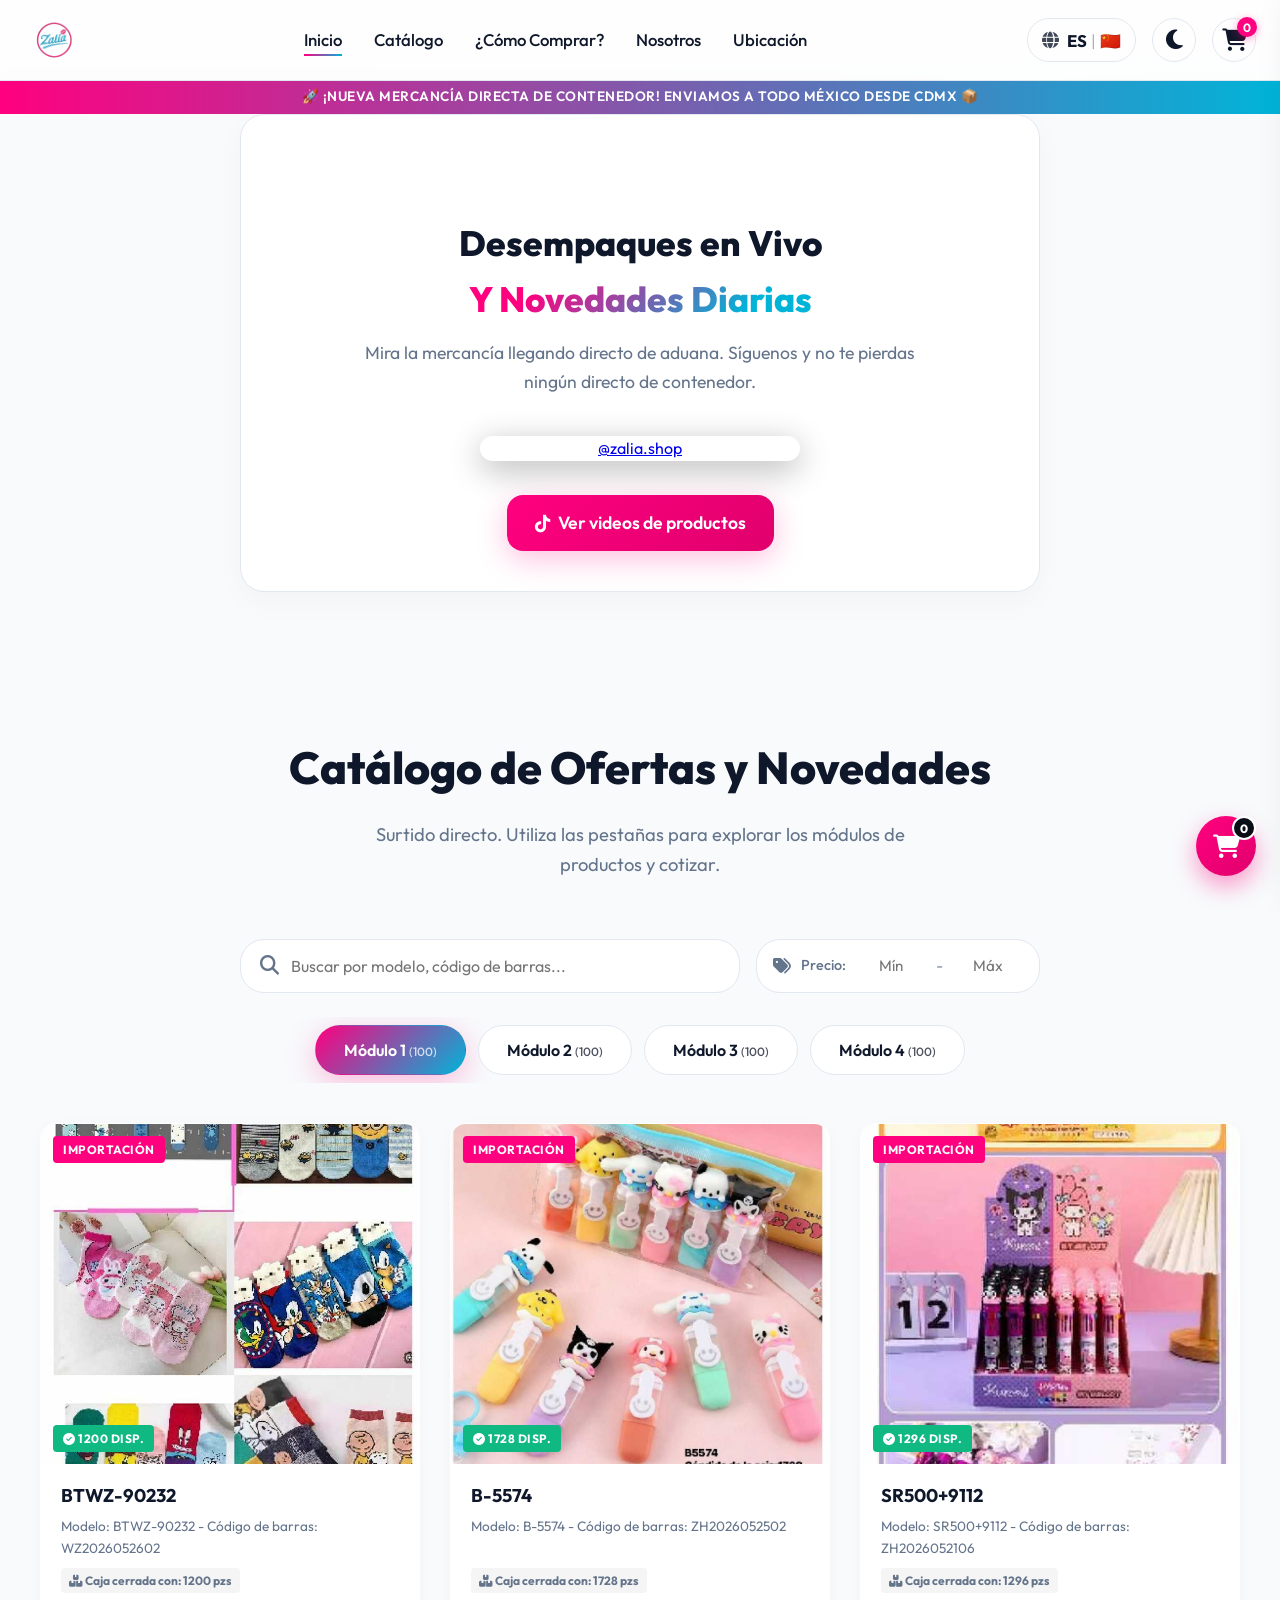
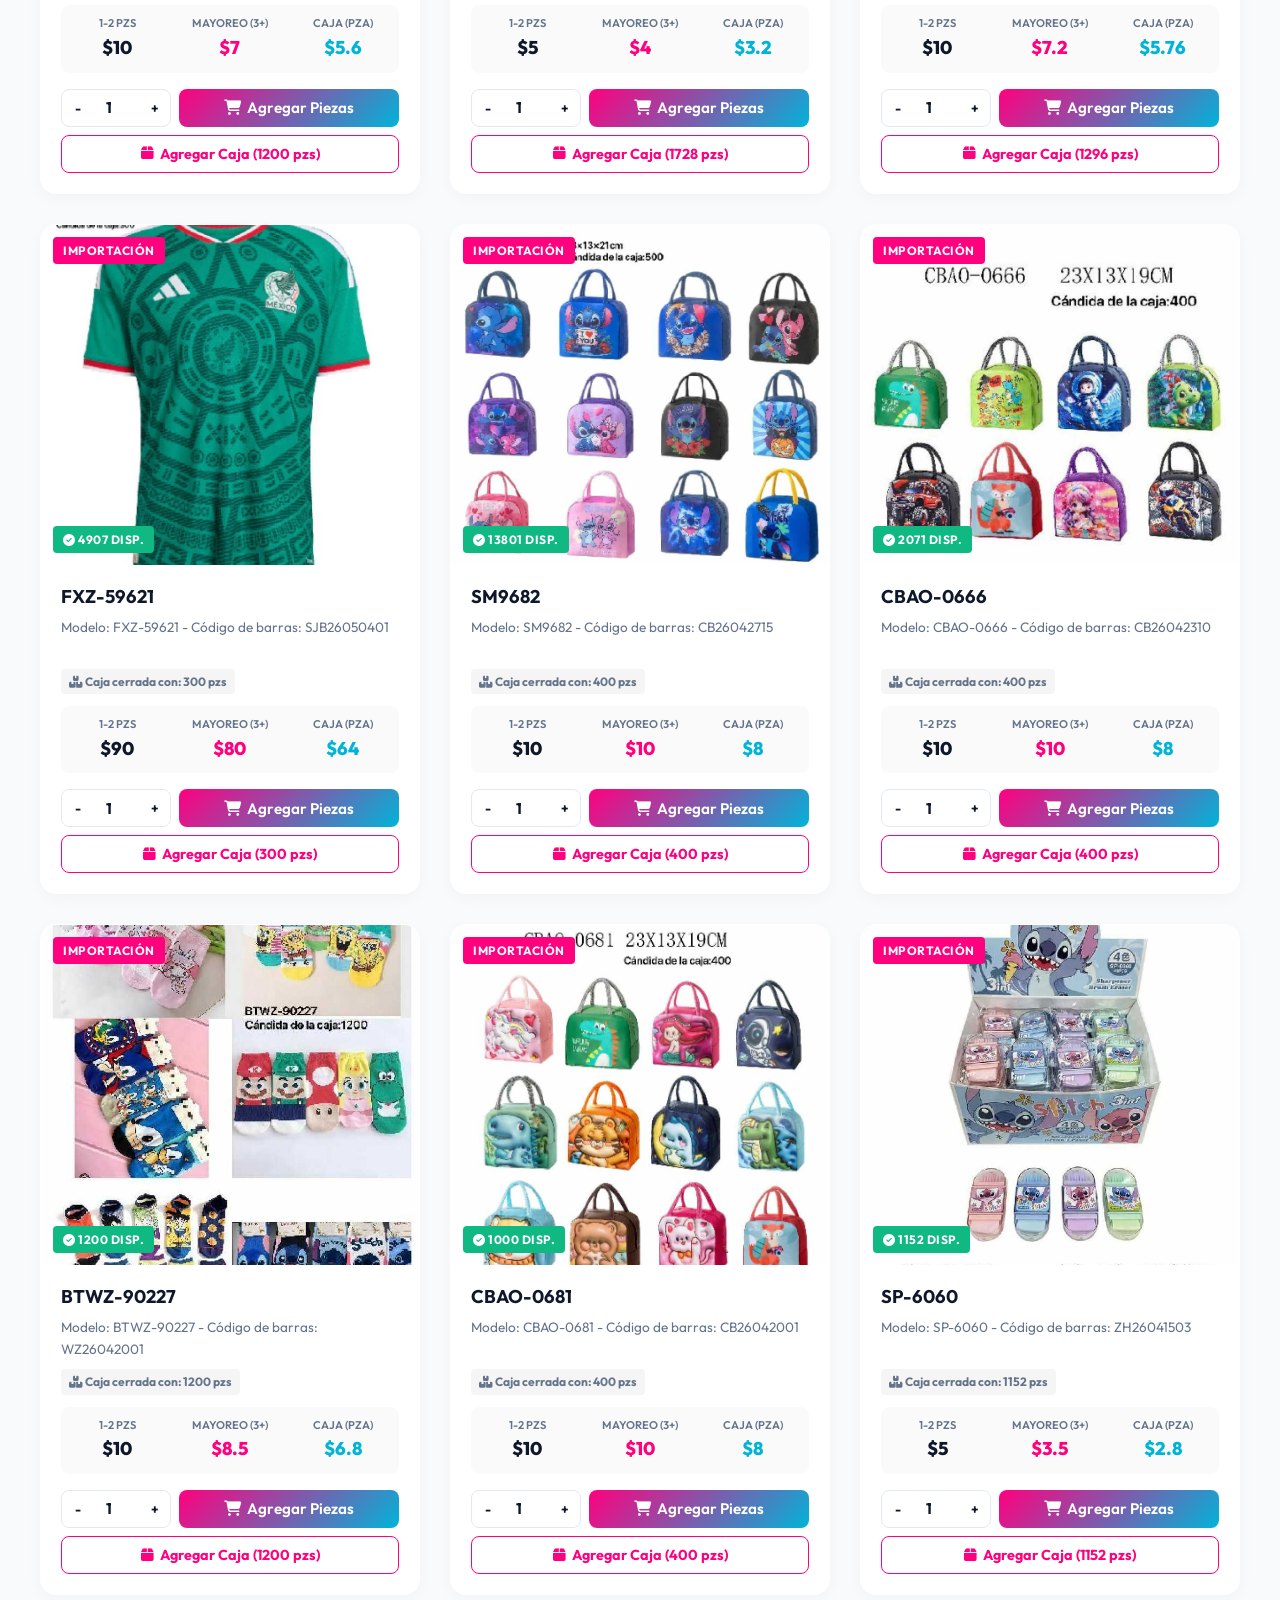
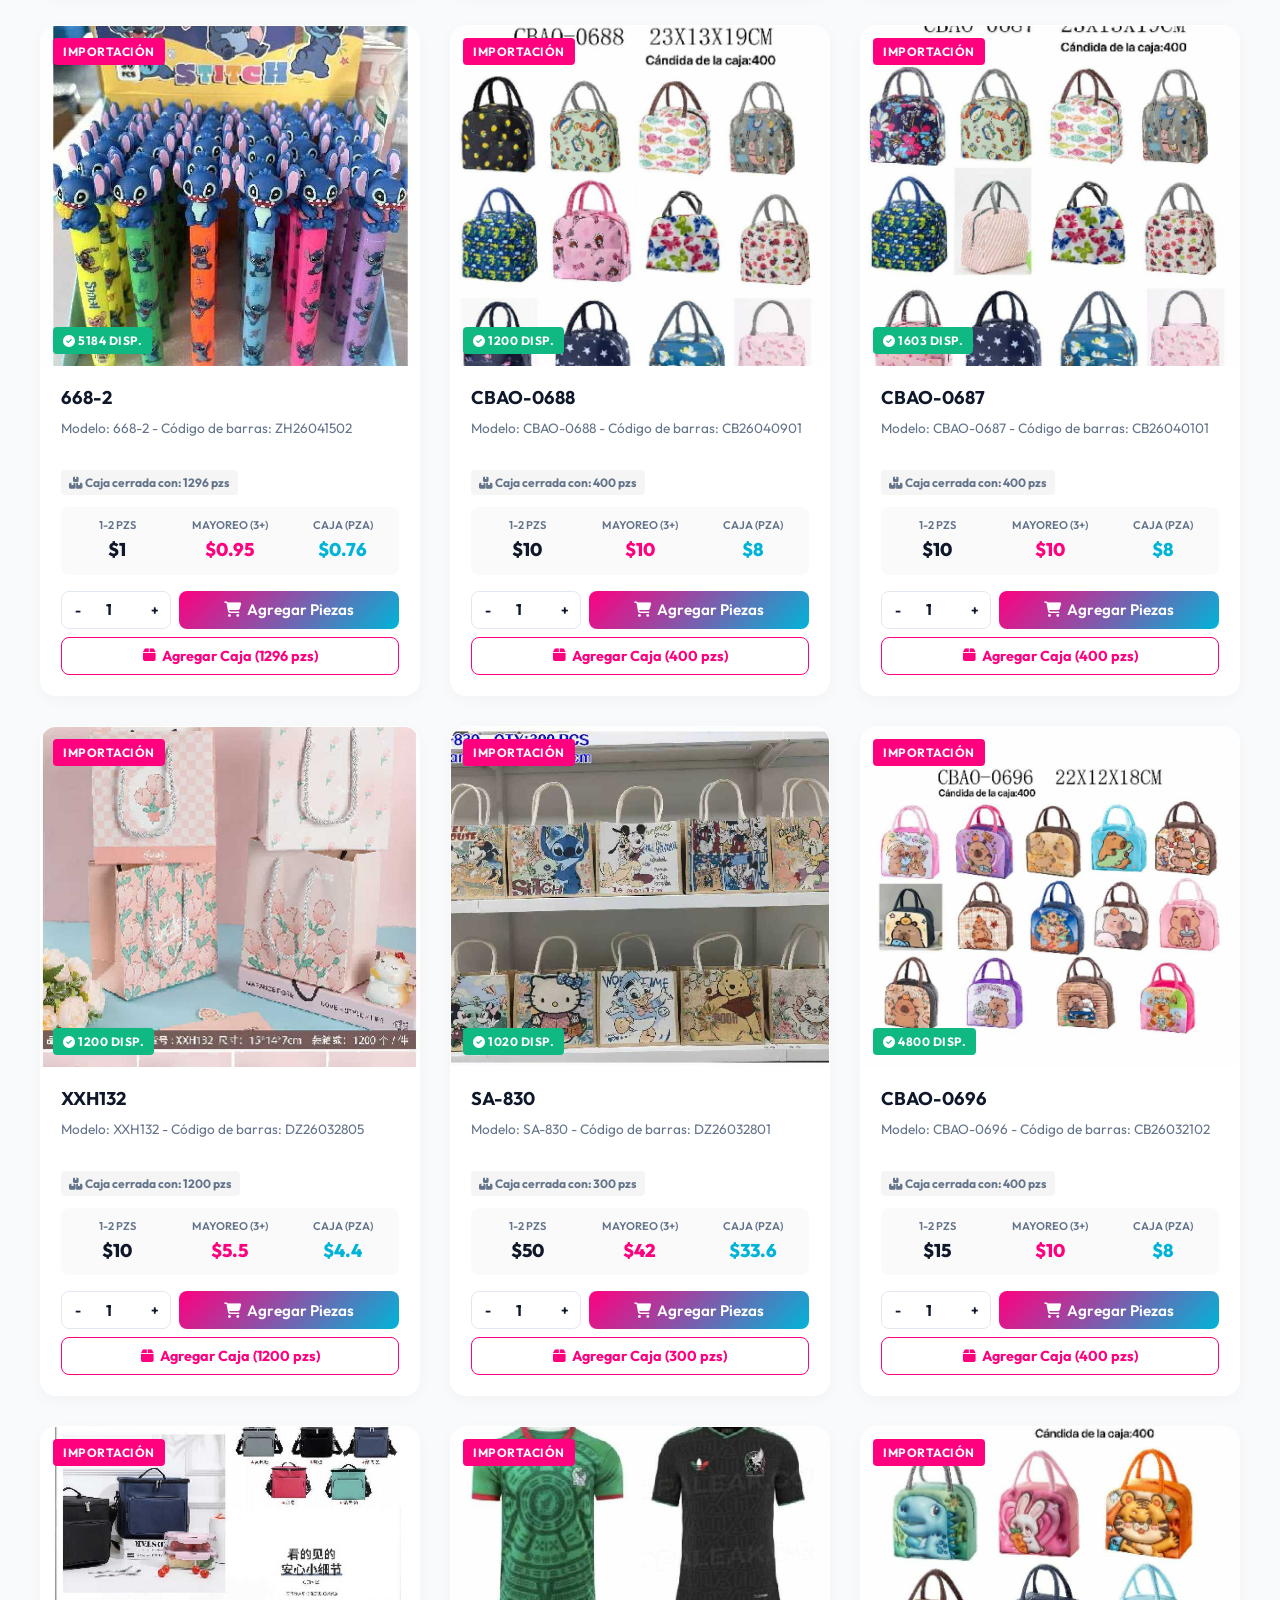
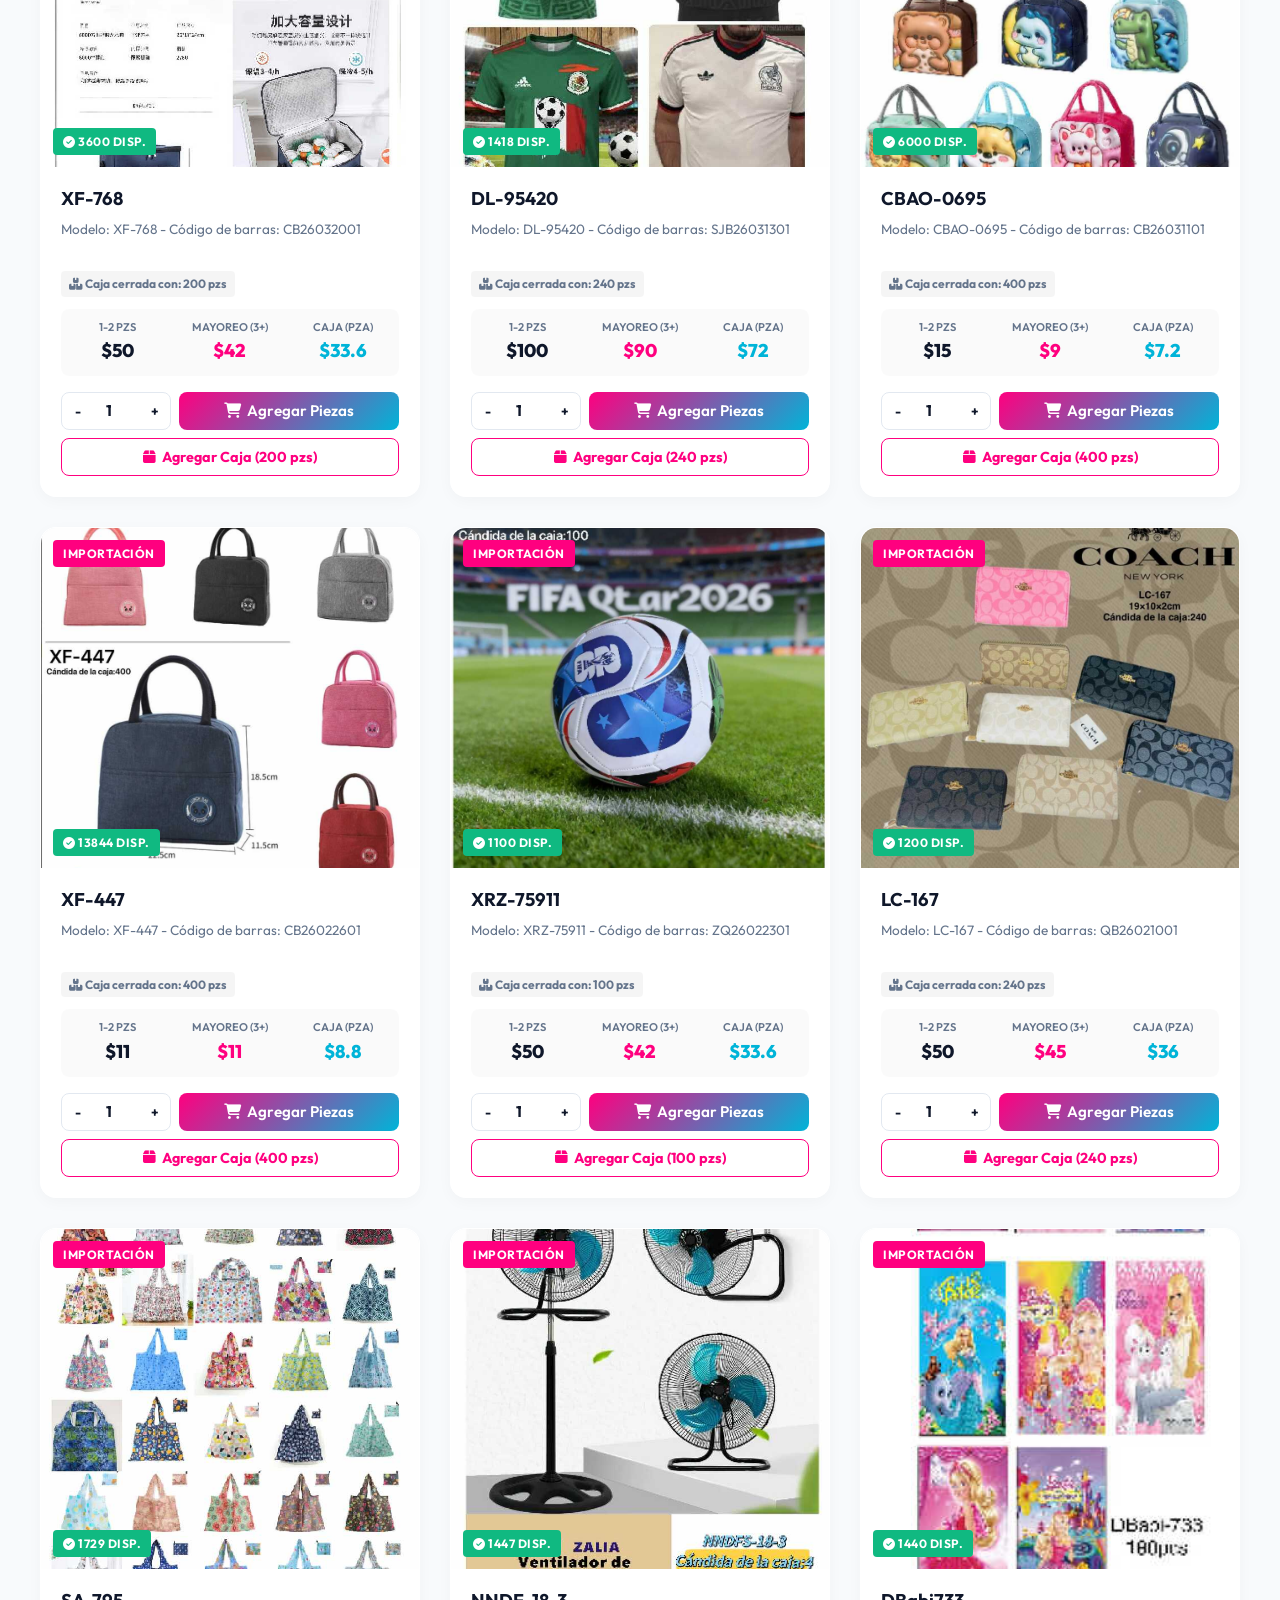
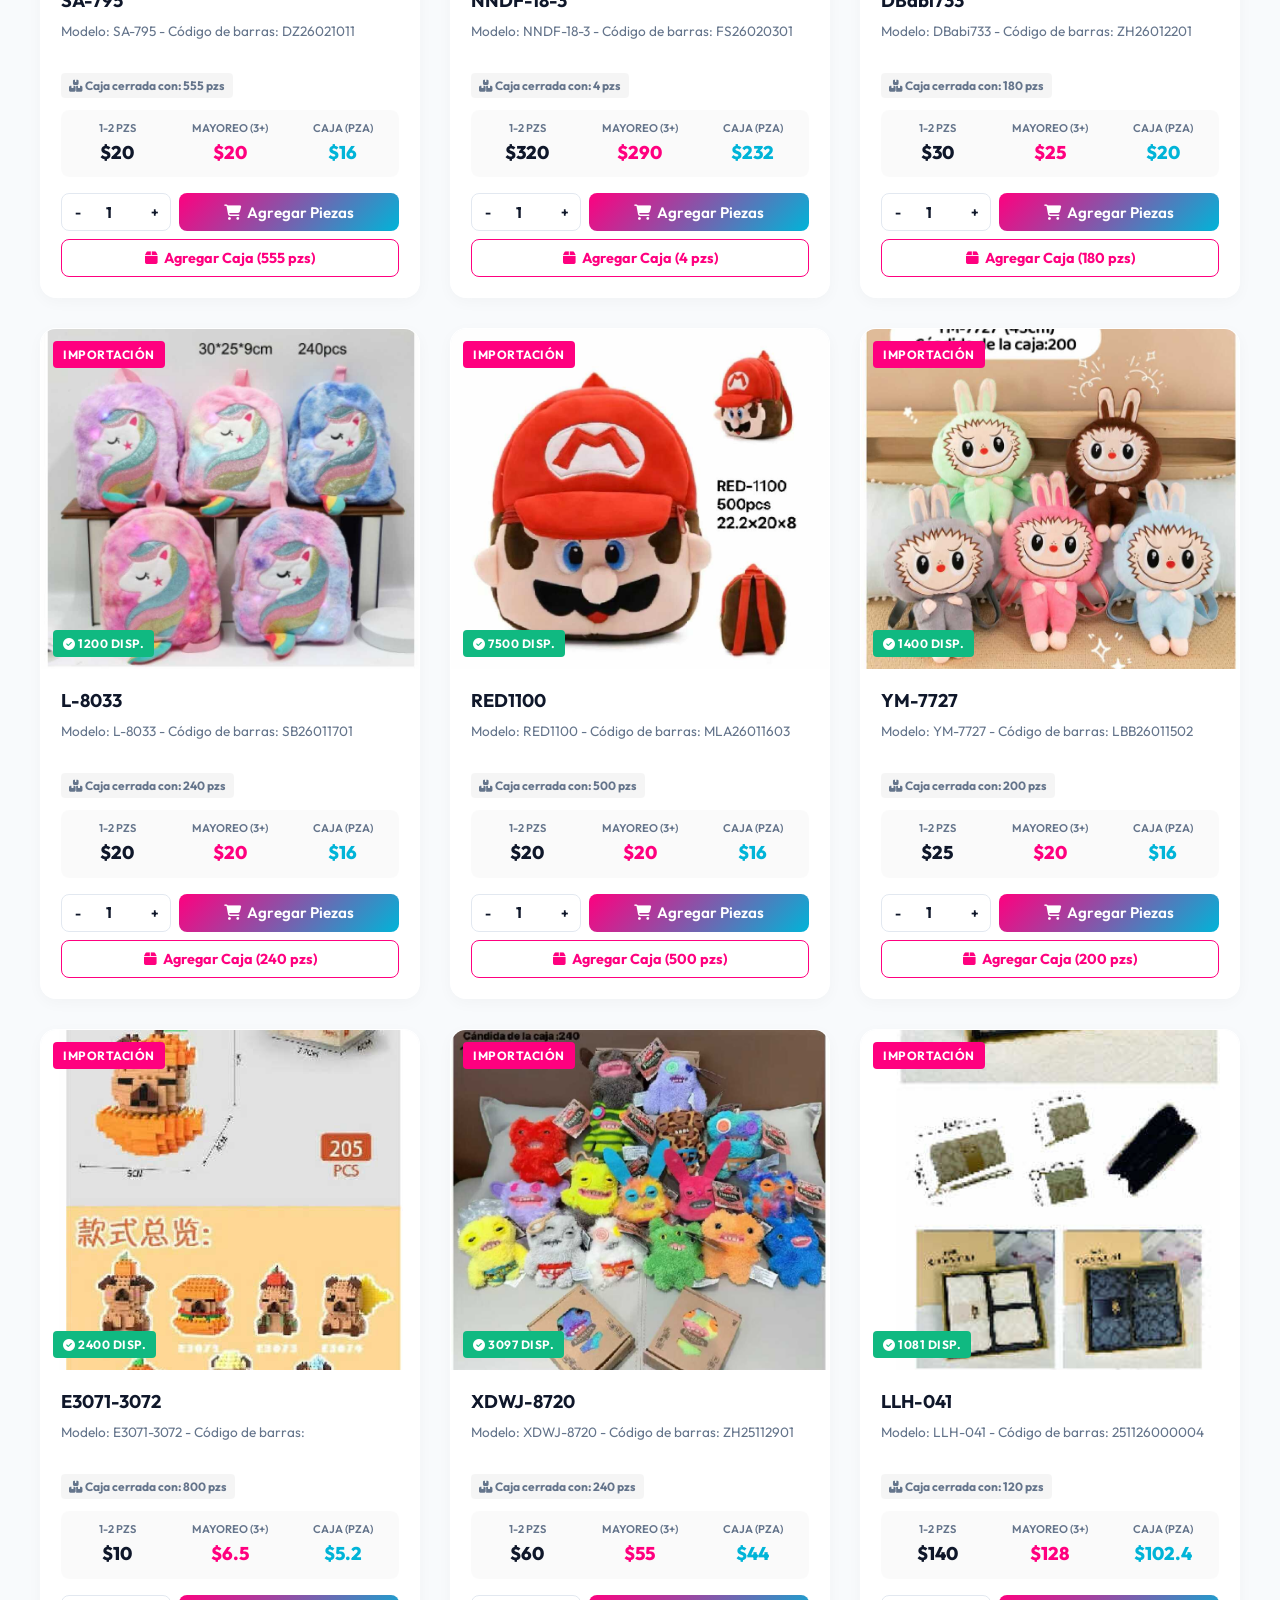
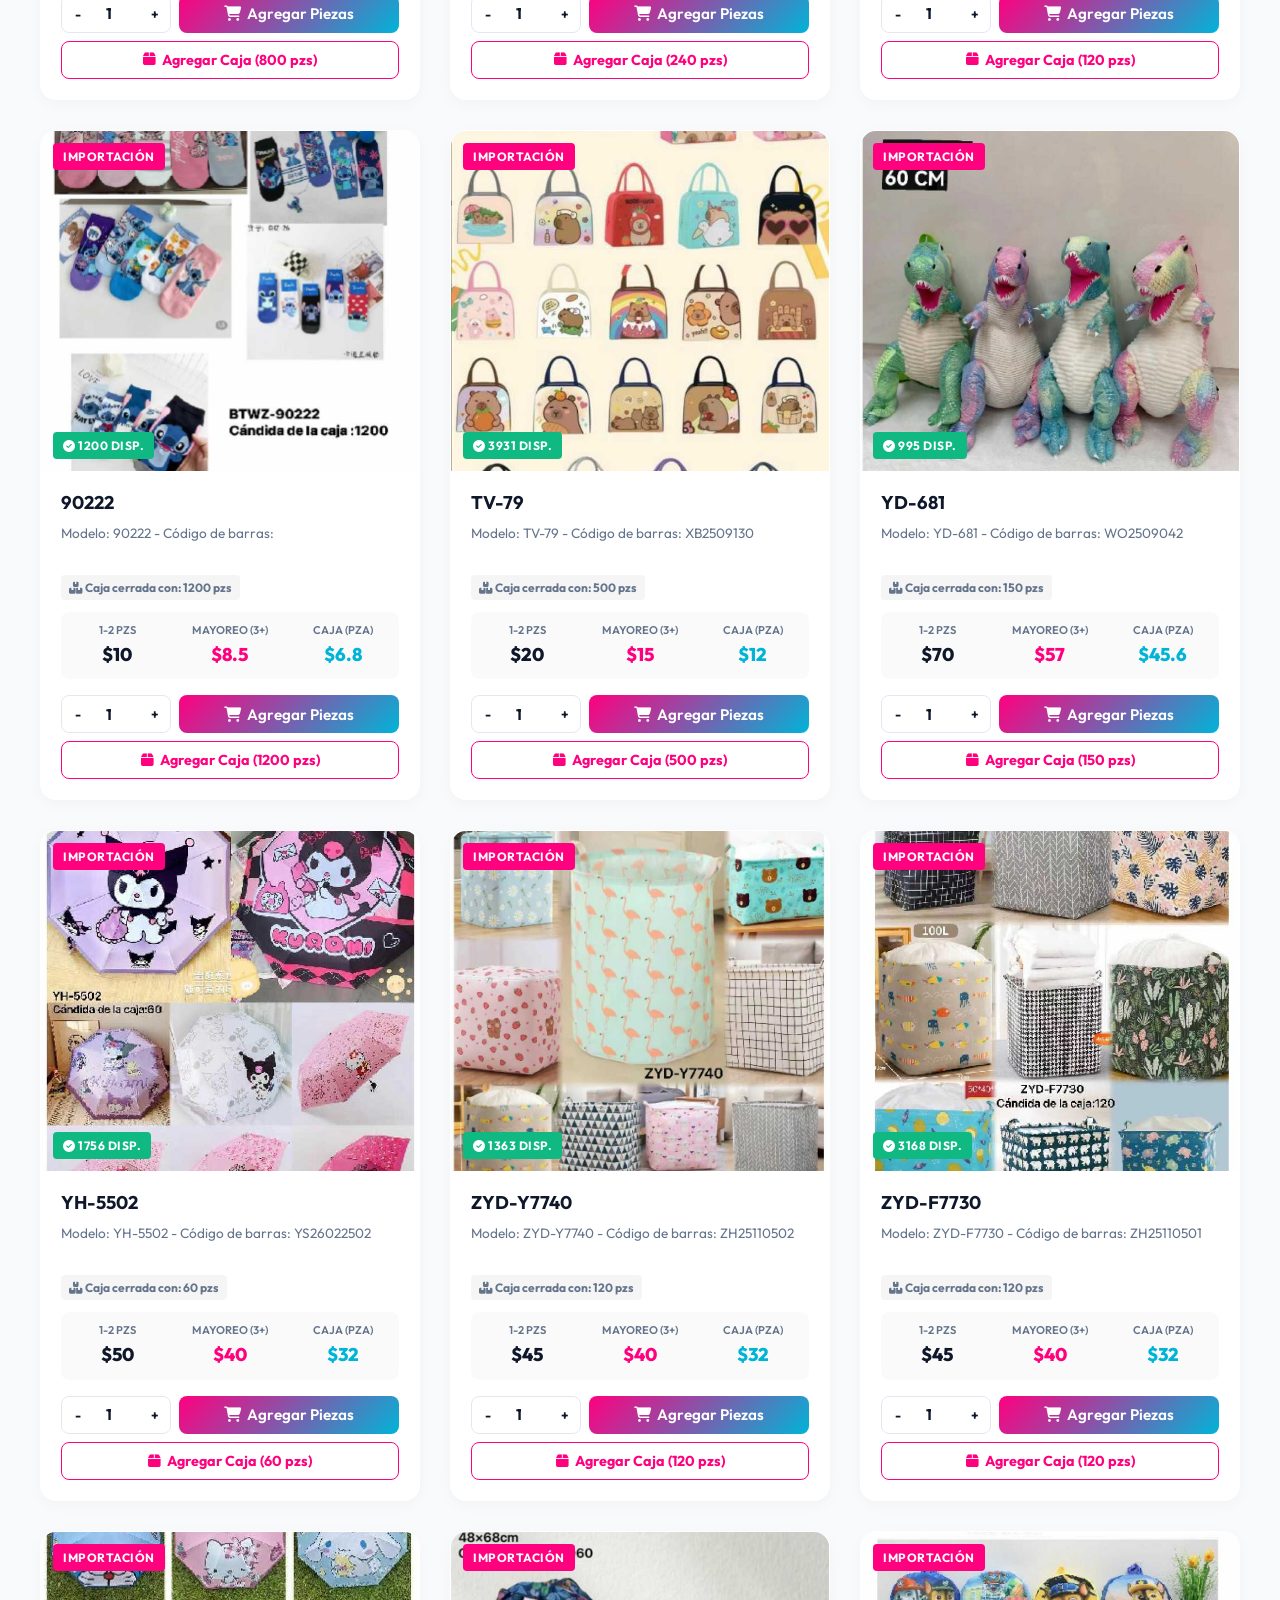
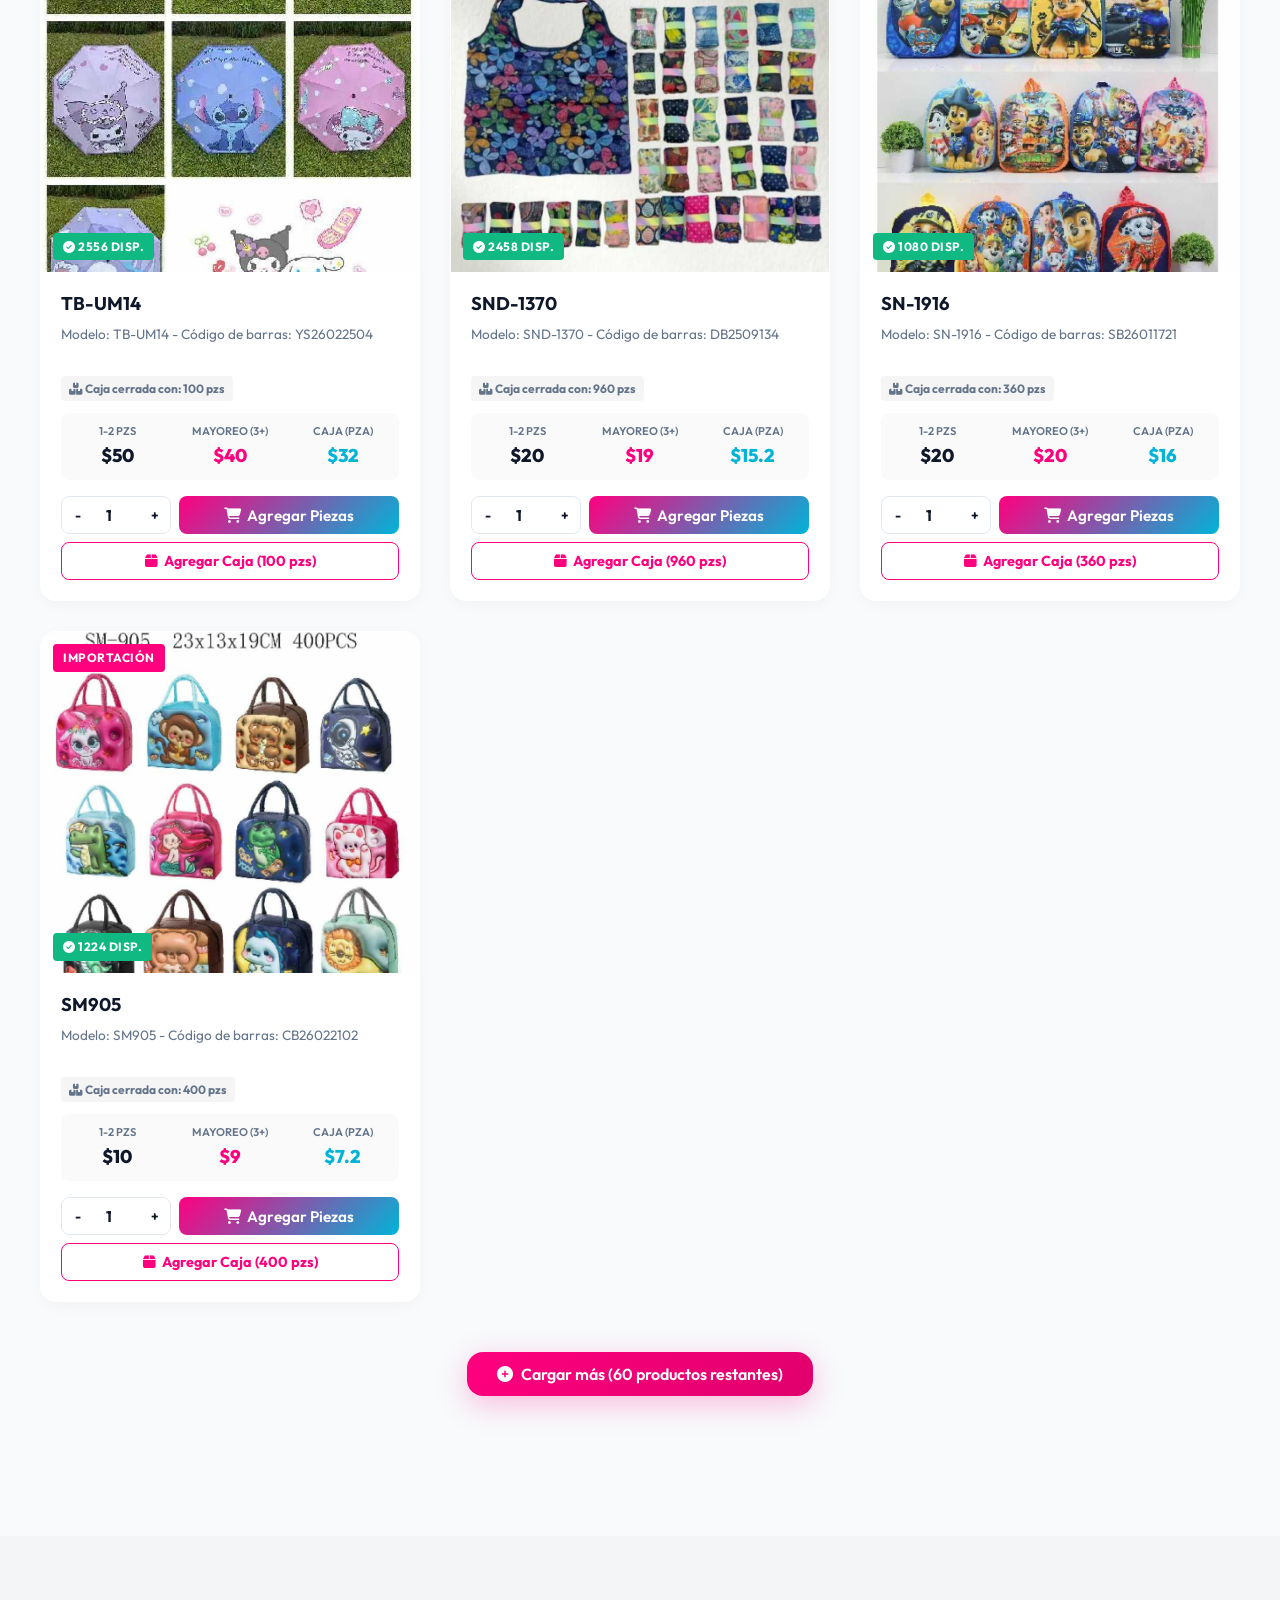
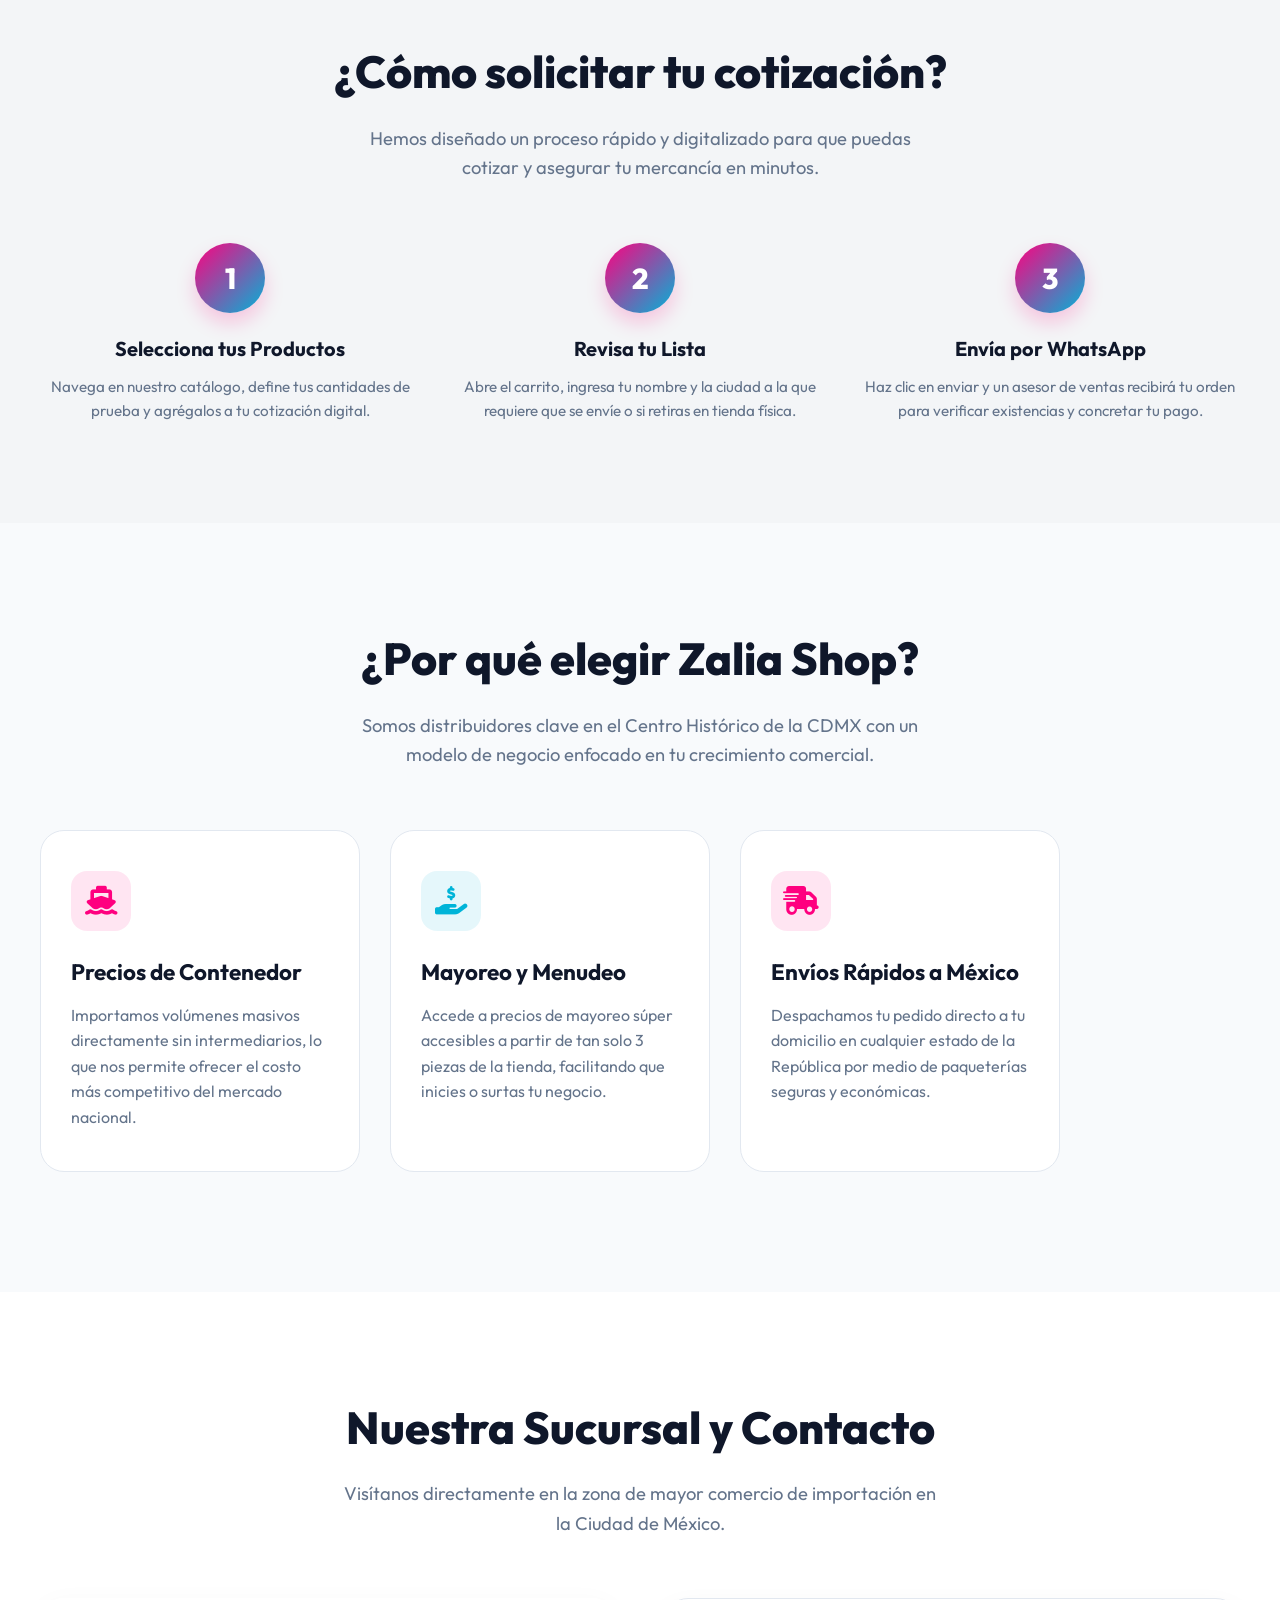
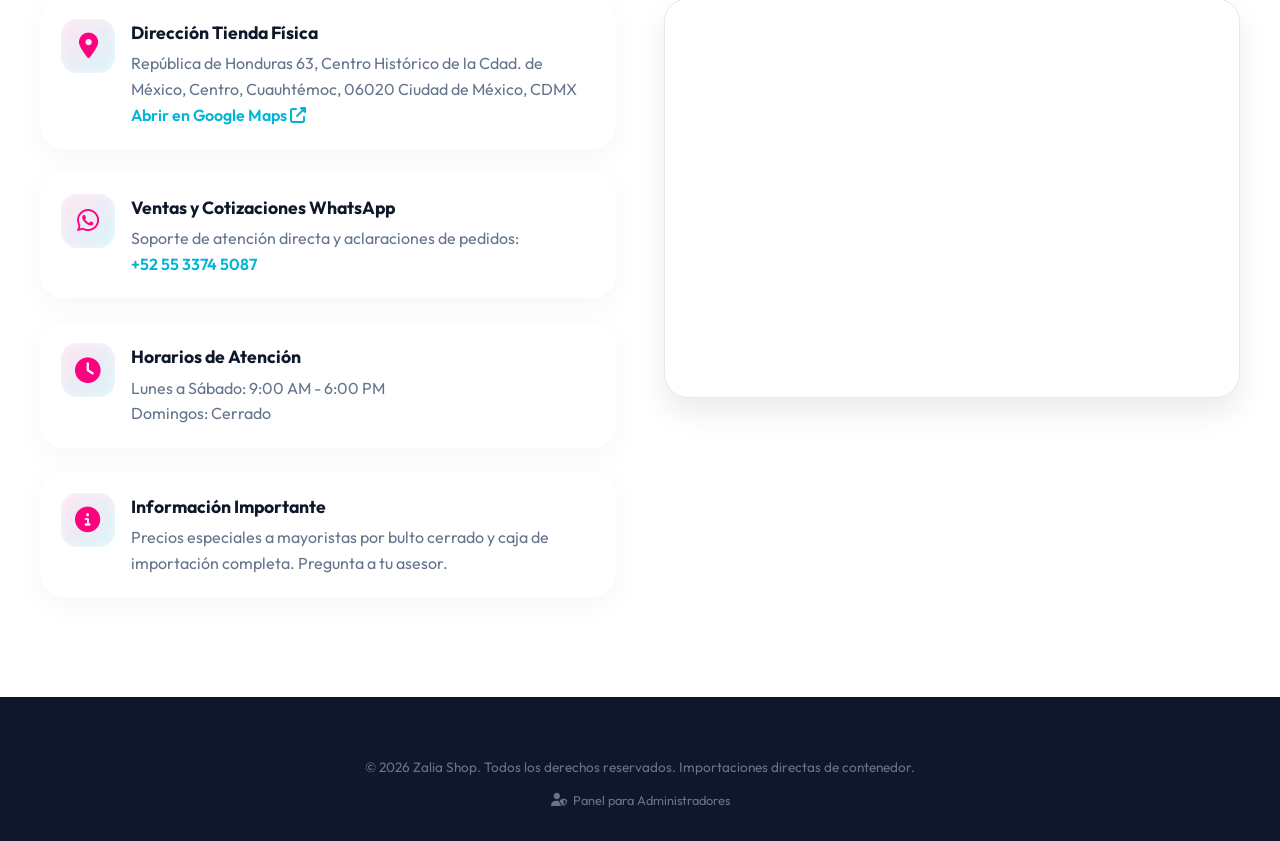
==== commit dcccce19: "UI/UX: Simplificar sección TikTok y ampliar tamaño de imagen en modal" ====
--- a/index.html
+++ b/index.html
@@ -73,37 +73,30 @@
     </div>
   </header>
 
-  <!-- Hero Section with Slides (Videos & Products) -->
-  <section id="home" class="hero">
-    <div class="slides-container" id="hero-slides">
-      
-
-      <!-- Slide 2: TikTok Showcase (Embedded Live) -->
-      <div class="slide active">
-        <div class="slide-content">
-          <div class="slide-text">
-            <span class="slide-badge" data-i18n="slide2-badge"><i class="fab fa-tiktok"></i> @zalia.shop</span>
-            <h1 data-i18n="slide2-title">Desempaques en Vivo <br><span class="gradient-text">Y Novedades Diarias</span></h1>
-            <p data-i18n="slide2-desc">Mira la mercancía llegando directo de aduana. Síguenos y no te pierdas ningún directo de contenedor.</p>
-            <div class="hero-cta">
-              <a href="https://www.tiktok.com/@zalia.shop" target="_blank" class="btn-primary" data-i18n="btn-follow-tiktok"><i class="fab fa-tiktok"></i> Ver videos de productos</a>
-            </div>
-          </div>
-          <div class="slide-visual video-visual">
-            <blockquote class="tiktok-embed" cite="https://www.tiktok.com/@zalia.shop" data-unique-id="zalia.shop" data-embed-type="creator" style="max-width: 250px; min-width: 220px; width: 100%; margin: 0 auto; border-radius: 12px; box-shadow: var(--shadow-glass);">
-              <section>
-                <a target="_blank" href="https://www.tiktok.com/@zalia.shop?refer=creator_embed">@zalia.shop</a>
-              </section>
-            </blockquote>
-          </div>
-        </div>
-      </div>
-
-
-
-    </div>
-
-
+  <!-- Simple TikTok Feed Section -->
+  <section id="home" class="section tiktok-section" style="padding-top: 100px; padding-bottom: 40px;">
+    <div class="container" style="text-align: center;">
+      <h1 data-i18n="slide2-title" style="font-size: 2.2rem; margin-bottom: 12px; font-weight: 800;">
+        <i class="fab fa-tiktok" style="color: var(--primary); margin-right: 8px;"></i><span class="gradient-text">Novedades en TikTok</span>
+      </h1>
+      <p data-i18n="slide2-desc" style="color: var(--text-muted); max-width: 600px; margin: 0 auto 30px auto; font-size: 1.1rem;">
+        Mira la mercancía llegando directo de aduana. Síguenos y no te pierdas ningún directo de contenedor.
+      </p>
+      
+      <div class="tiktok-wrapper" style="display: flex; justify-content: center; align-items: center; padding: 10px;">
+        <blockquote class="tiktok-embed" cite="https://www.tiktok.com/@zalia.shop" data-unique-id="zalia.shop" data-embed-type="creator" style="max-width: 320px; min-width: 280px; width: 100%; margin: 0; border-radius: 16px; box-shadow: var(--shadow-glass);">
+          <section>
+            <a target="_blank" href="https://www.tiktok.com/@zalia.shop?refer=creator_embed">@zalia.shop</a>
+          </section>
+        </blockquote>
+      </div>
+
+      <div style="margin-top: 24px;">
+        <a href="https://www.tiktok.com/@zalia.shop" target="_blank" class="btn-primary" data-i18n="btn-follow-tiktok" style="padding: 14px 28px; font-size: 1.1rem; display: inline-flex; justify-content: center; min-width: 220px; box-shadow: var(--shadow-primary);">
+          <i class="fab fa-tiktok" style="margin-right: 8px;"></i> Ver perfil de TikTok
+        </a>
+      </div>
+    </div>
   </section>
 
   <!-- Interactive Catalog -->
--- a/css/styles.css
+++ b/css/styles.css
@@ -1038,6 +1038,7 @@
   -webkit-backdrop-filter: blur(10px);
   border-radius: var(--border-radius);
   border: 1px solid rgba(255, 255, 255, 0.6);
+  cursor: pointer;
   box-shadow: 0 4px 15px rgba(0, 0, 0, 0.03);
   overflow: hidden;
   transition: var(--transition);
@@ -1349,6 +1350,8 @@
 .cart-content-scroll {
   overflow-y: auto;
   overflow-x: hidden;
+  -webkit-overflow-scrolling: touch;
+  overscroll-behavior-y: contain;
   flex-grow: 1;
   display: flex;
   flex-direction: column;
@@ -2244,6 +2247,8 @@
 .lightbox-details-side {
   padding: 36px;
   overflow-y: auto;
+  -webkit-overflow-scrolling: touch;
+  overscroll-behavior-y: contain;
   display: flex;
   flex-direction: column;
   height: 100%;
@@ -2544,15 +2549,15 @@
 @media (max-width: 900px) {
   .lightbox-card {
     grid-template-columns: 1fr;
-    height: 90vh;
-    max-height: 85vh;
-    width: 92%;
+    height: 95vh;
+    max-height: 95vh;
+    width: 95%;
     display: flex;
     flex-direction: column;
   }
   
   .lightbox-media-side {
-    height: 280px;
+    height: 45vh;
     min-height: 280px;
     flex-shrink: 0;
     border-right: none;
@@ -2596,8 +2601,8 @@
 
 @media (max-width: 480px) {
   .lightbox-media-side {
-    height: 180px;
-    min-height: 180px;
+    height: 45vh;
+    min-height: 250px;
   }
   
   .lightbox-details-side {
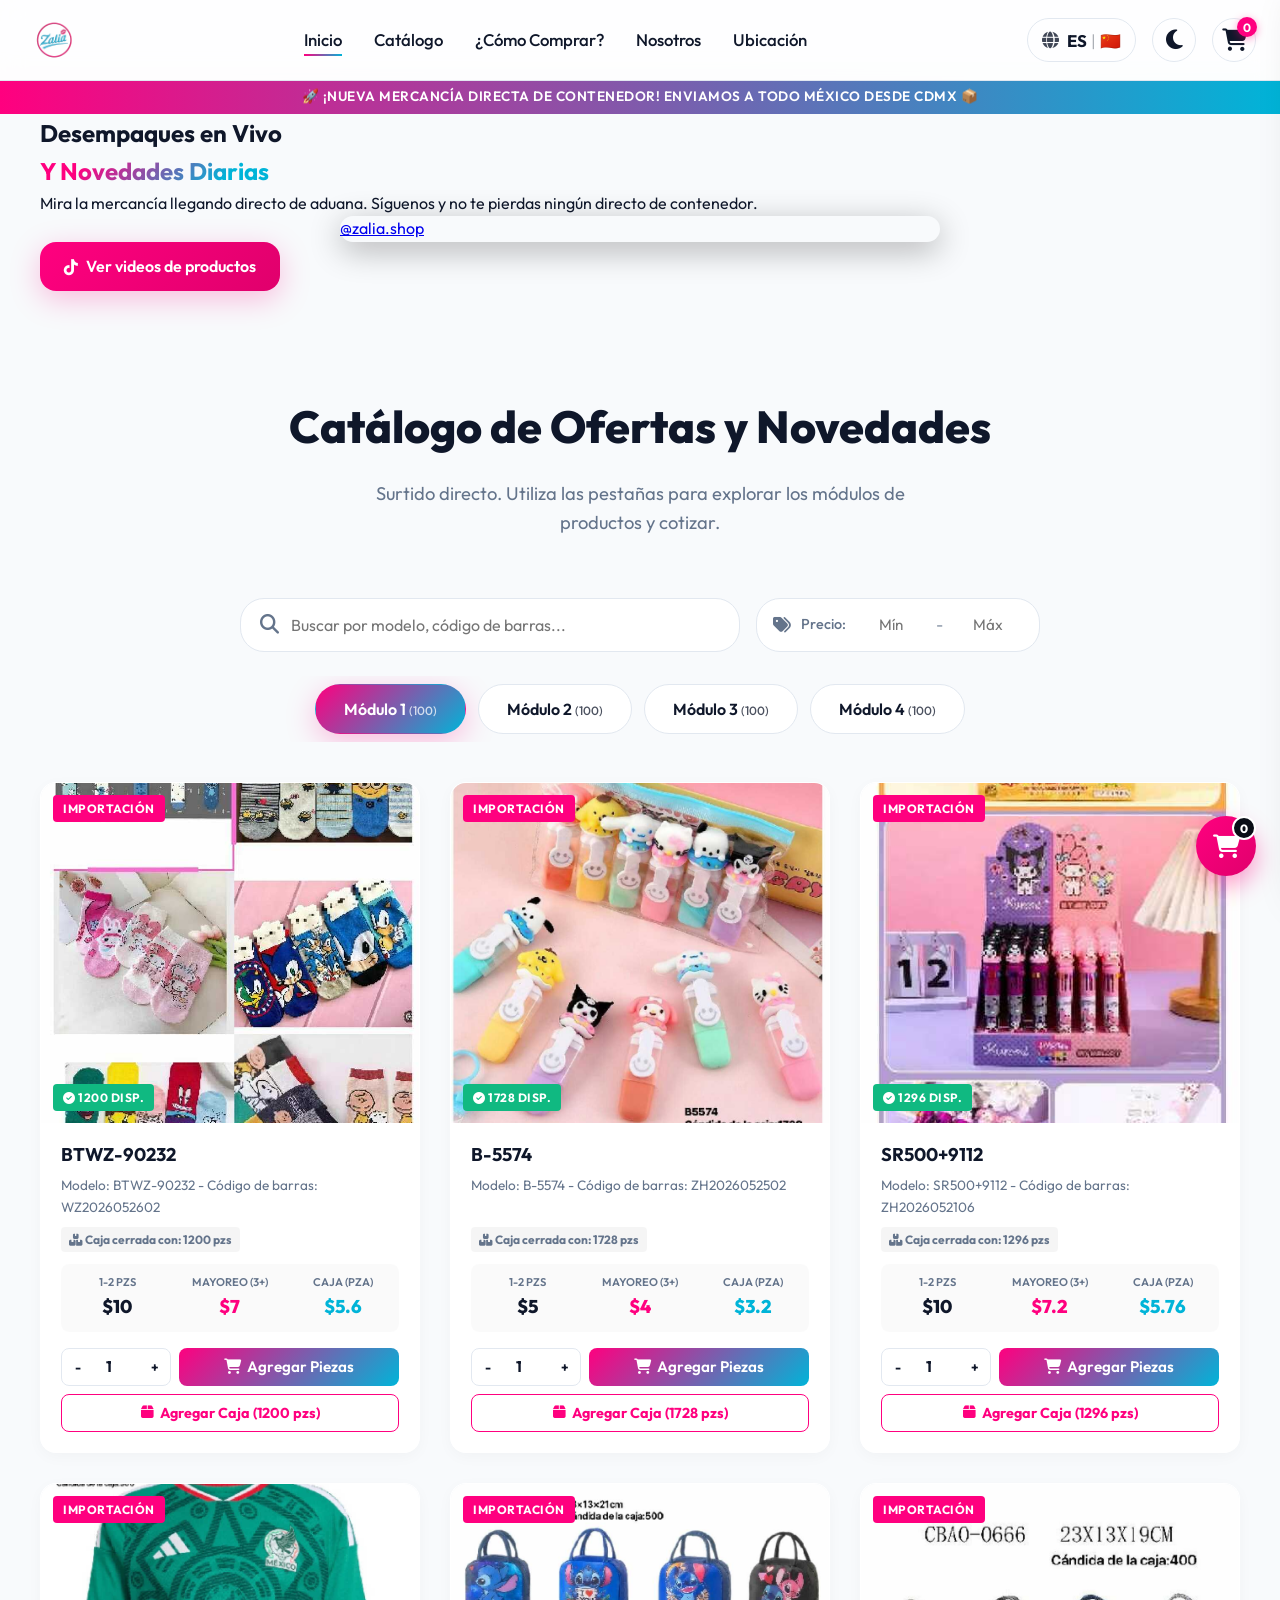
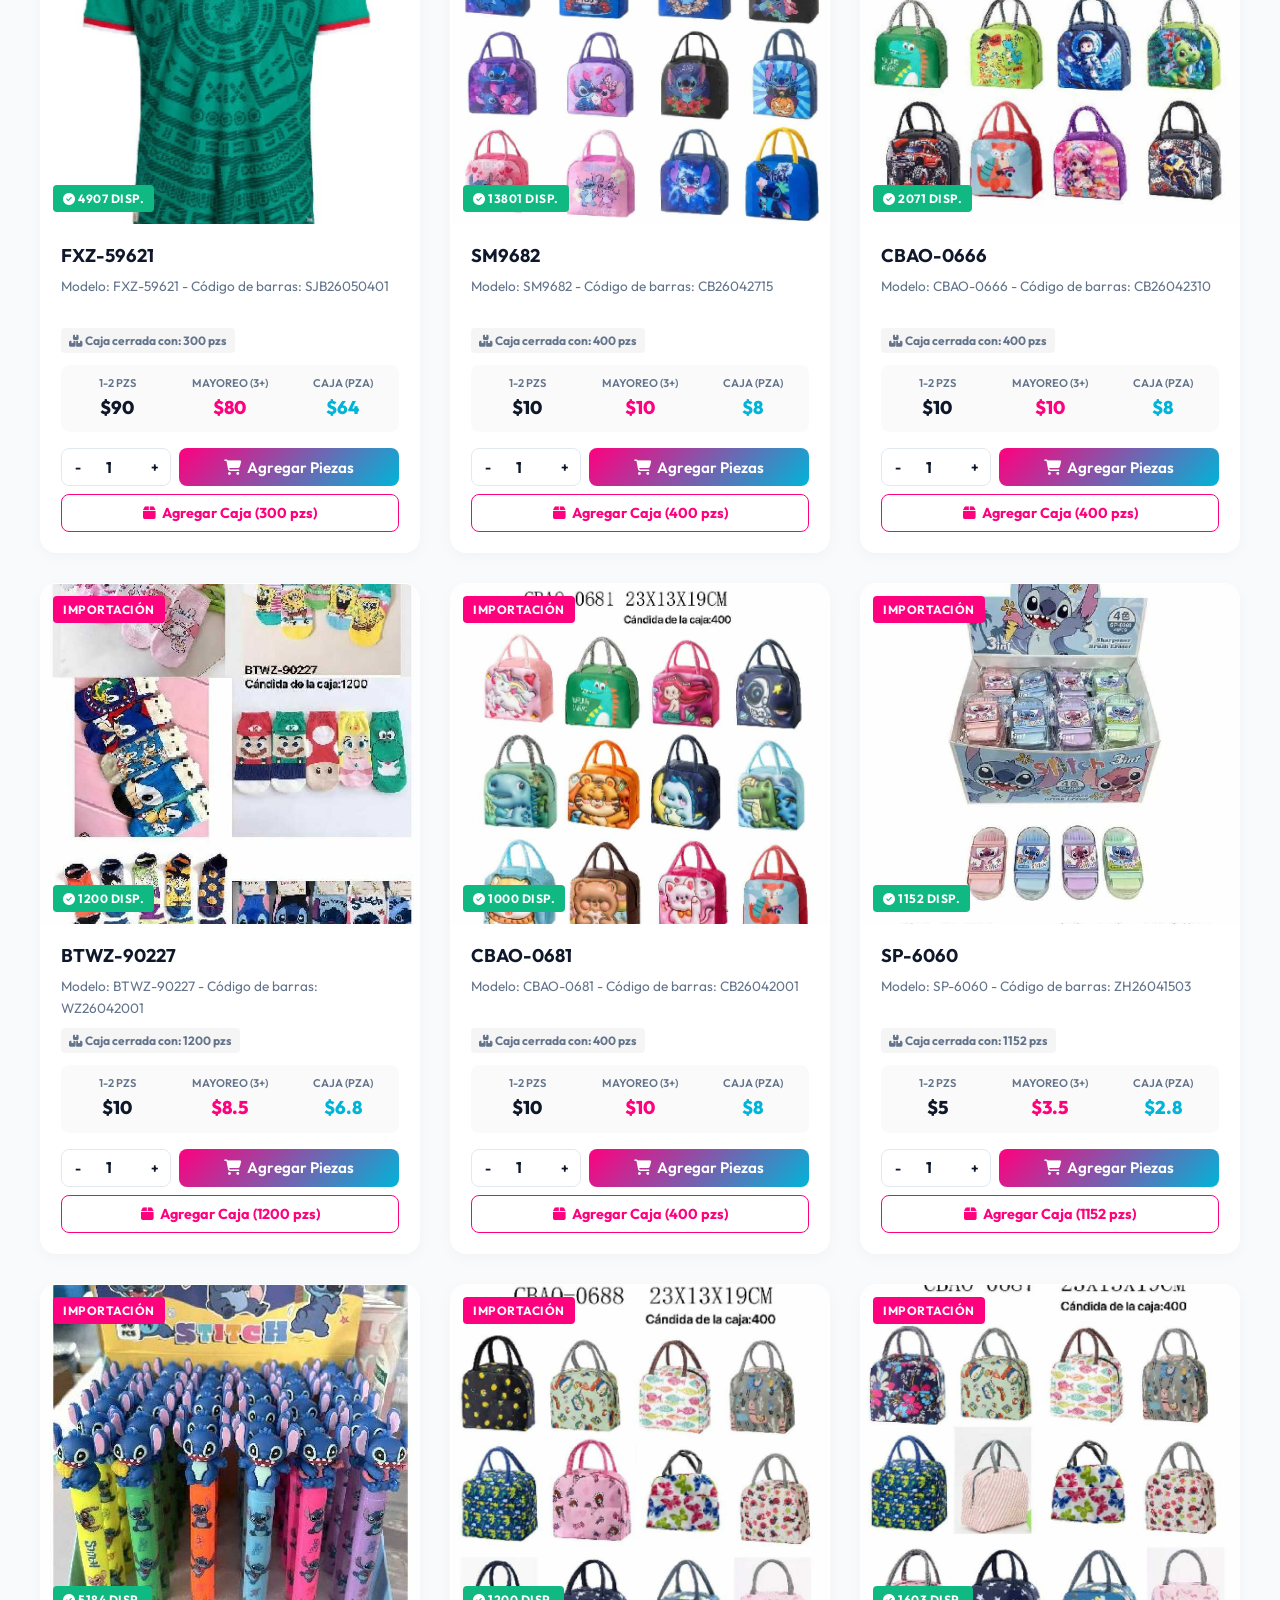
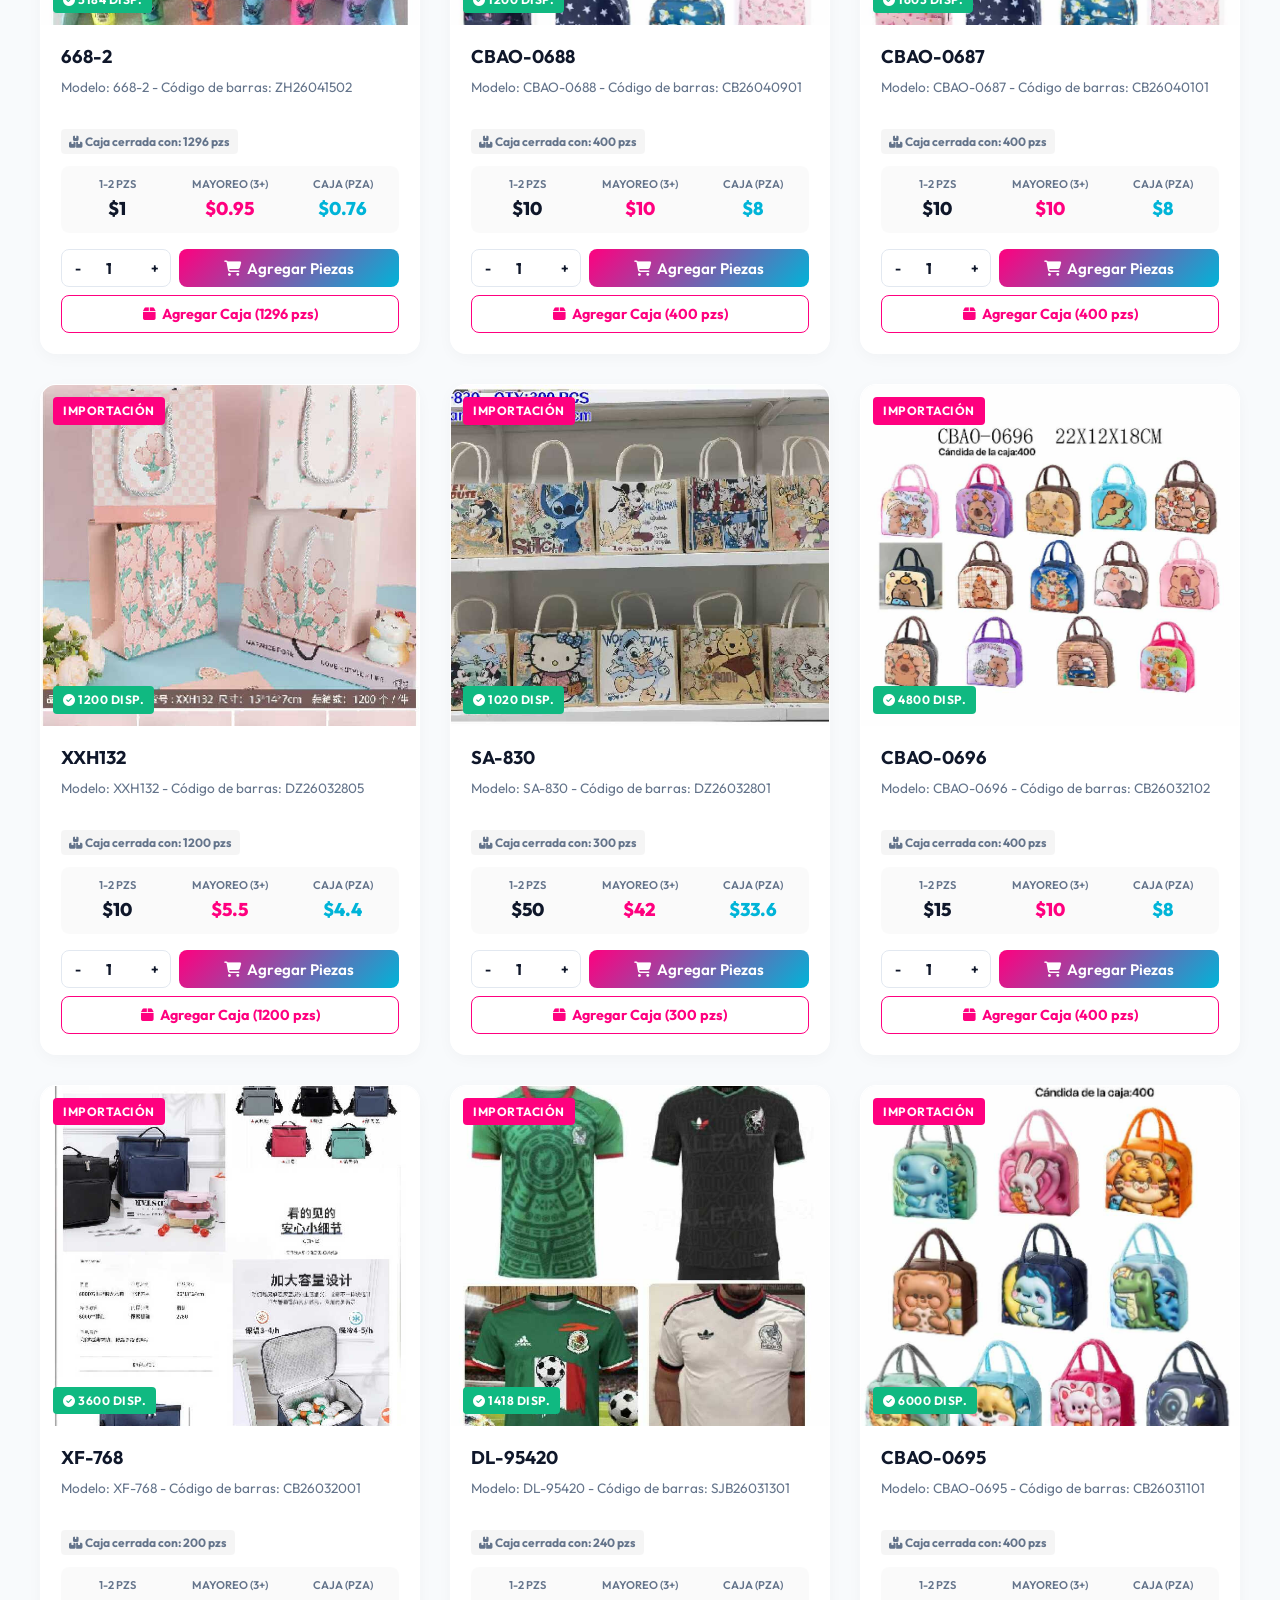
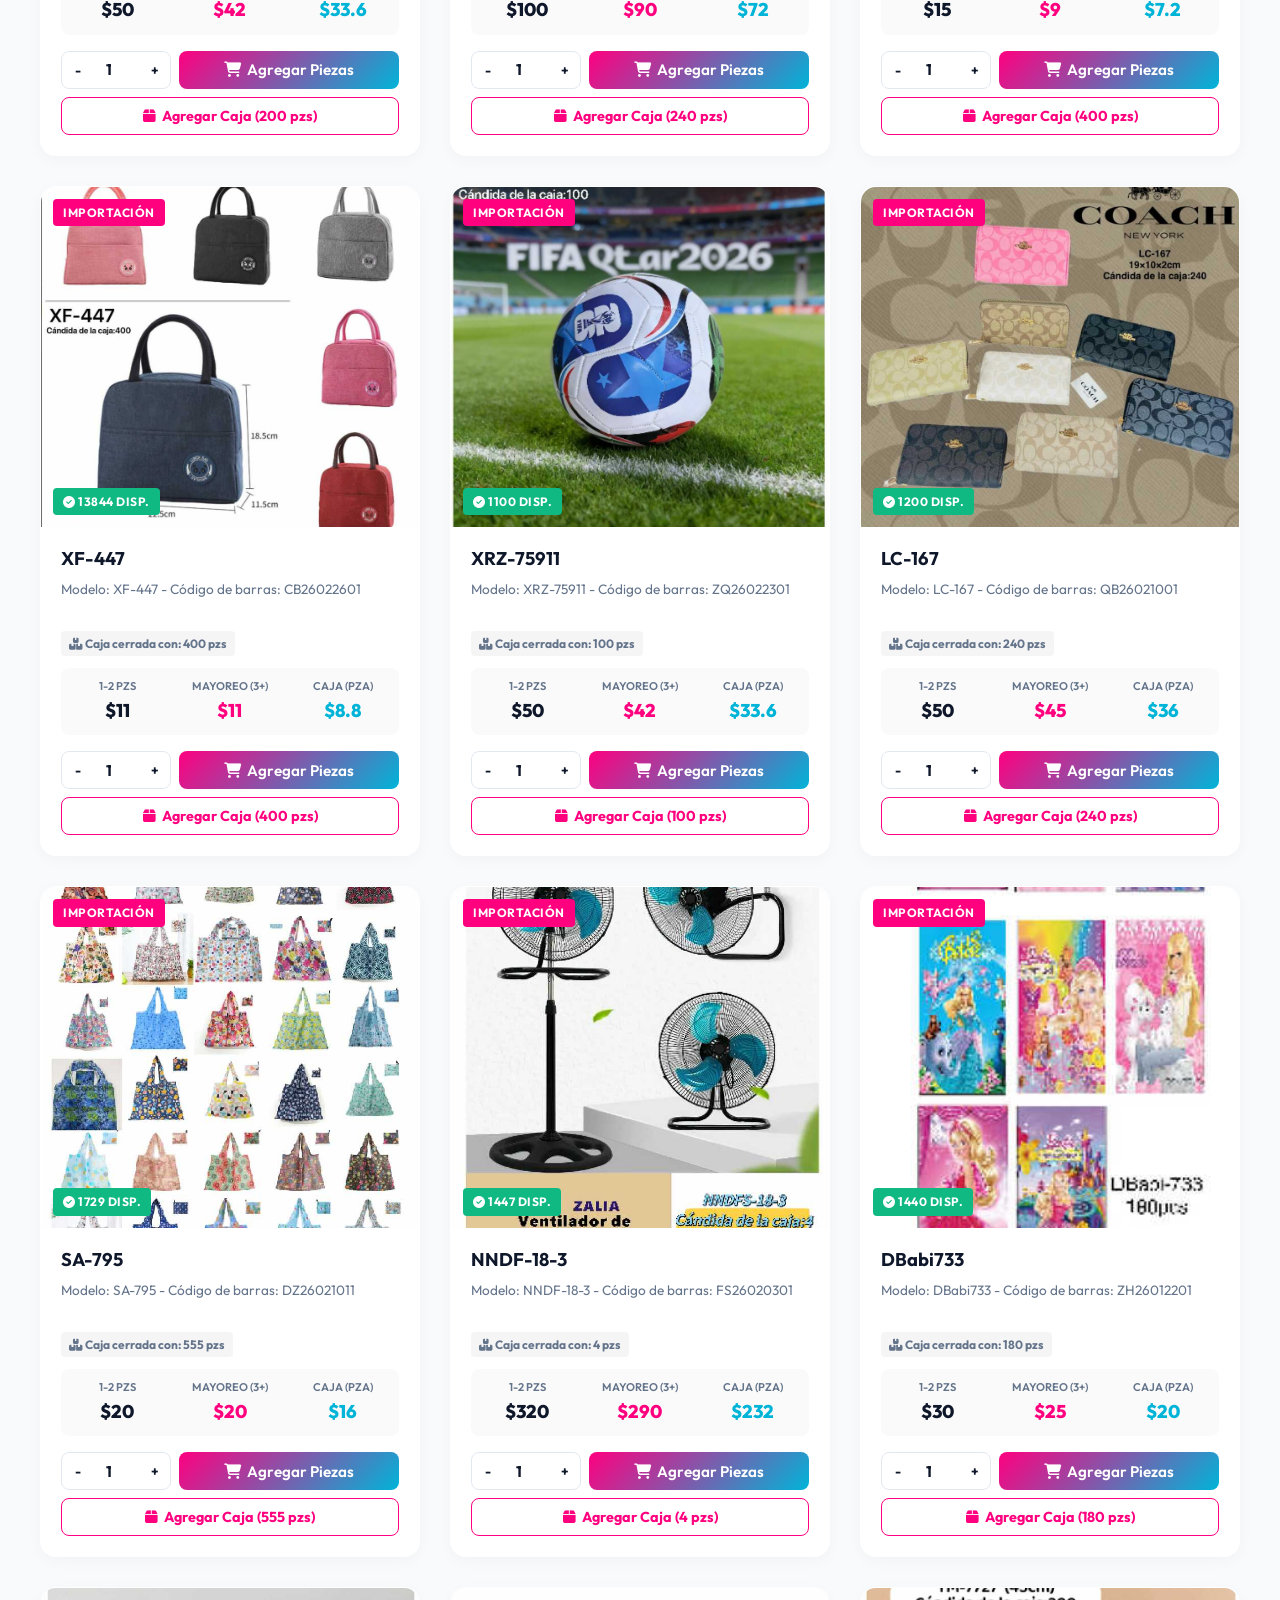
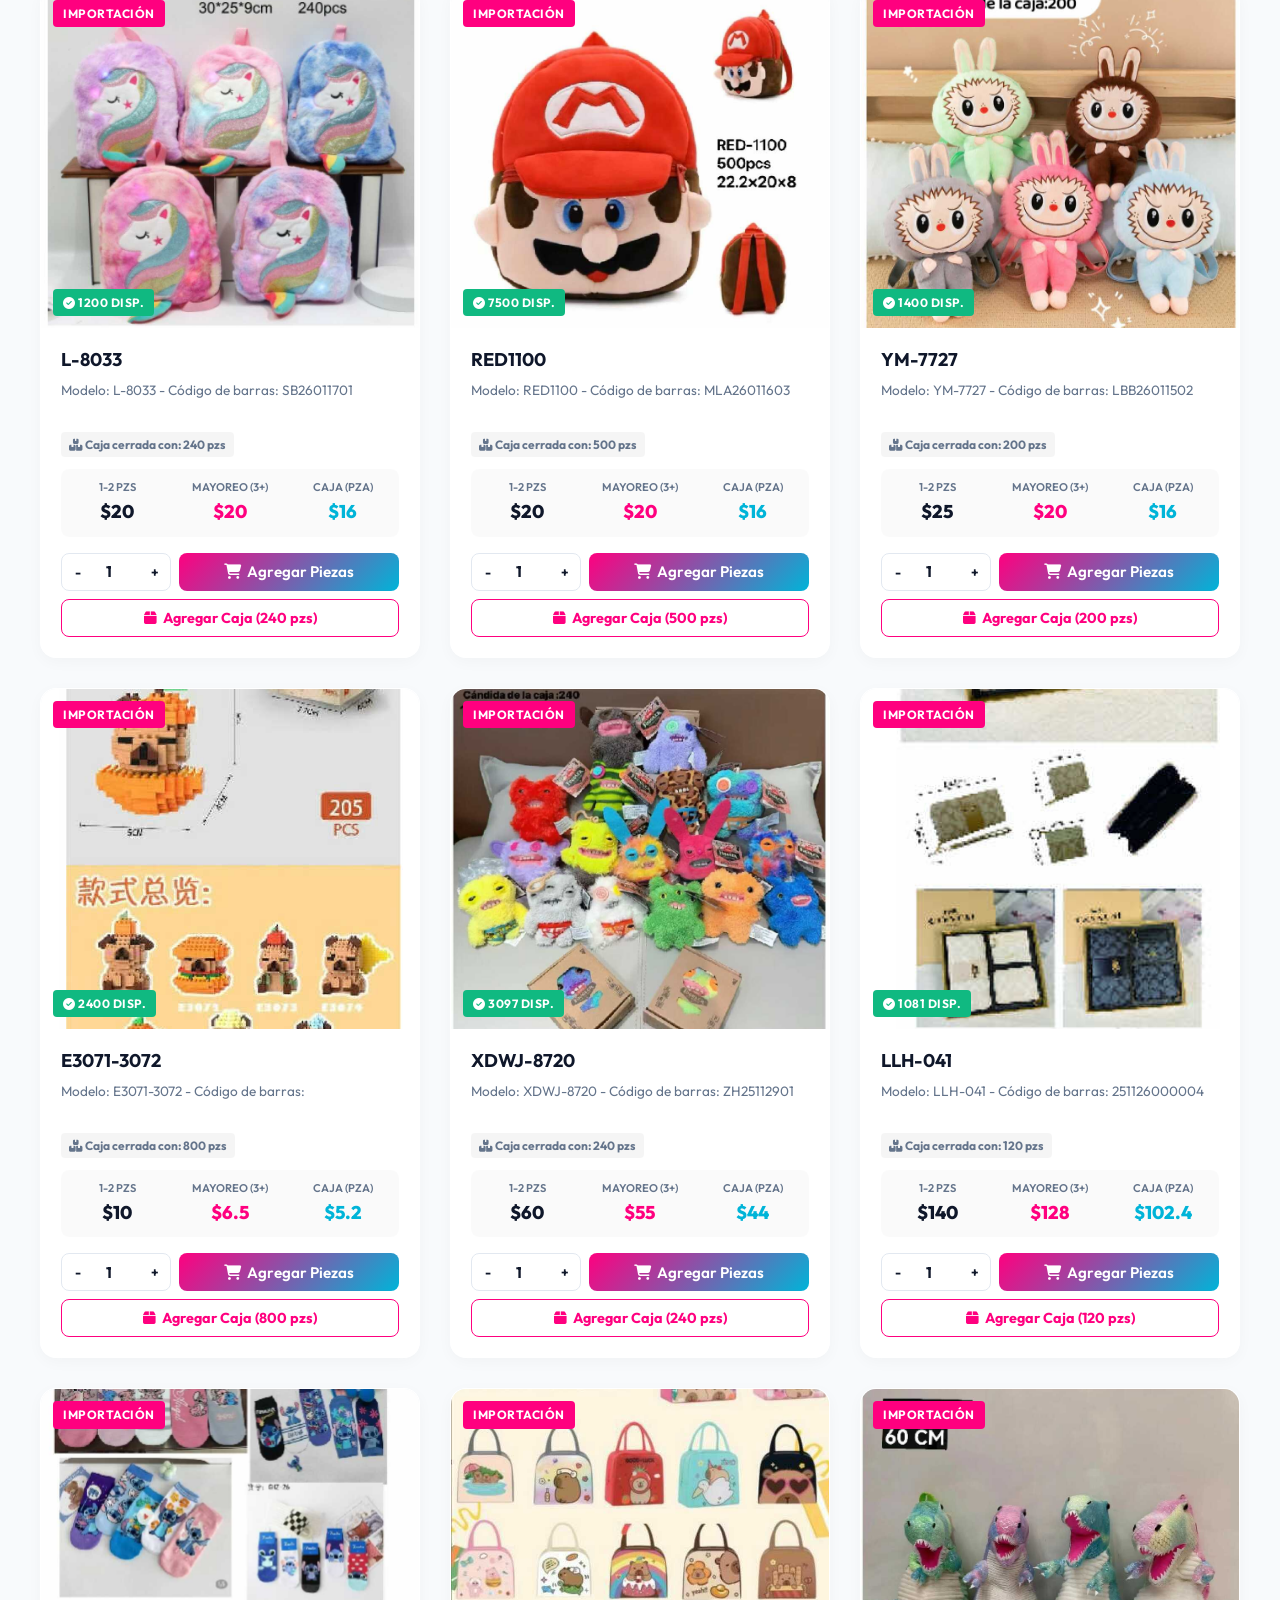
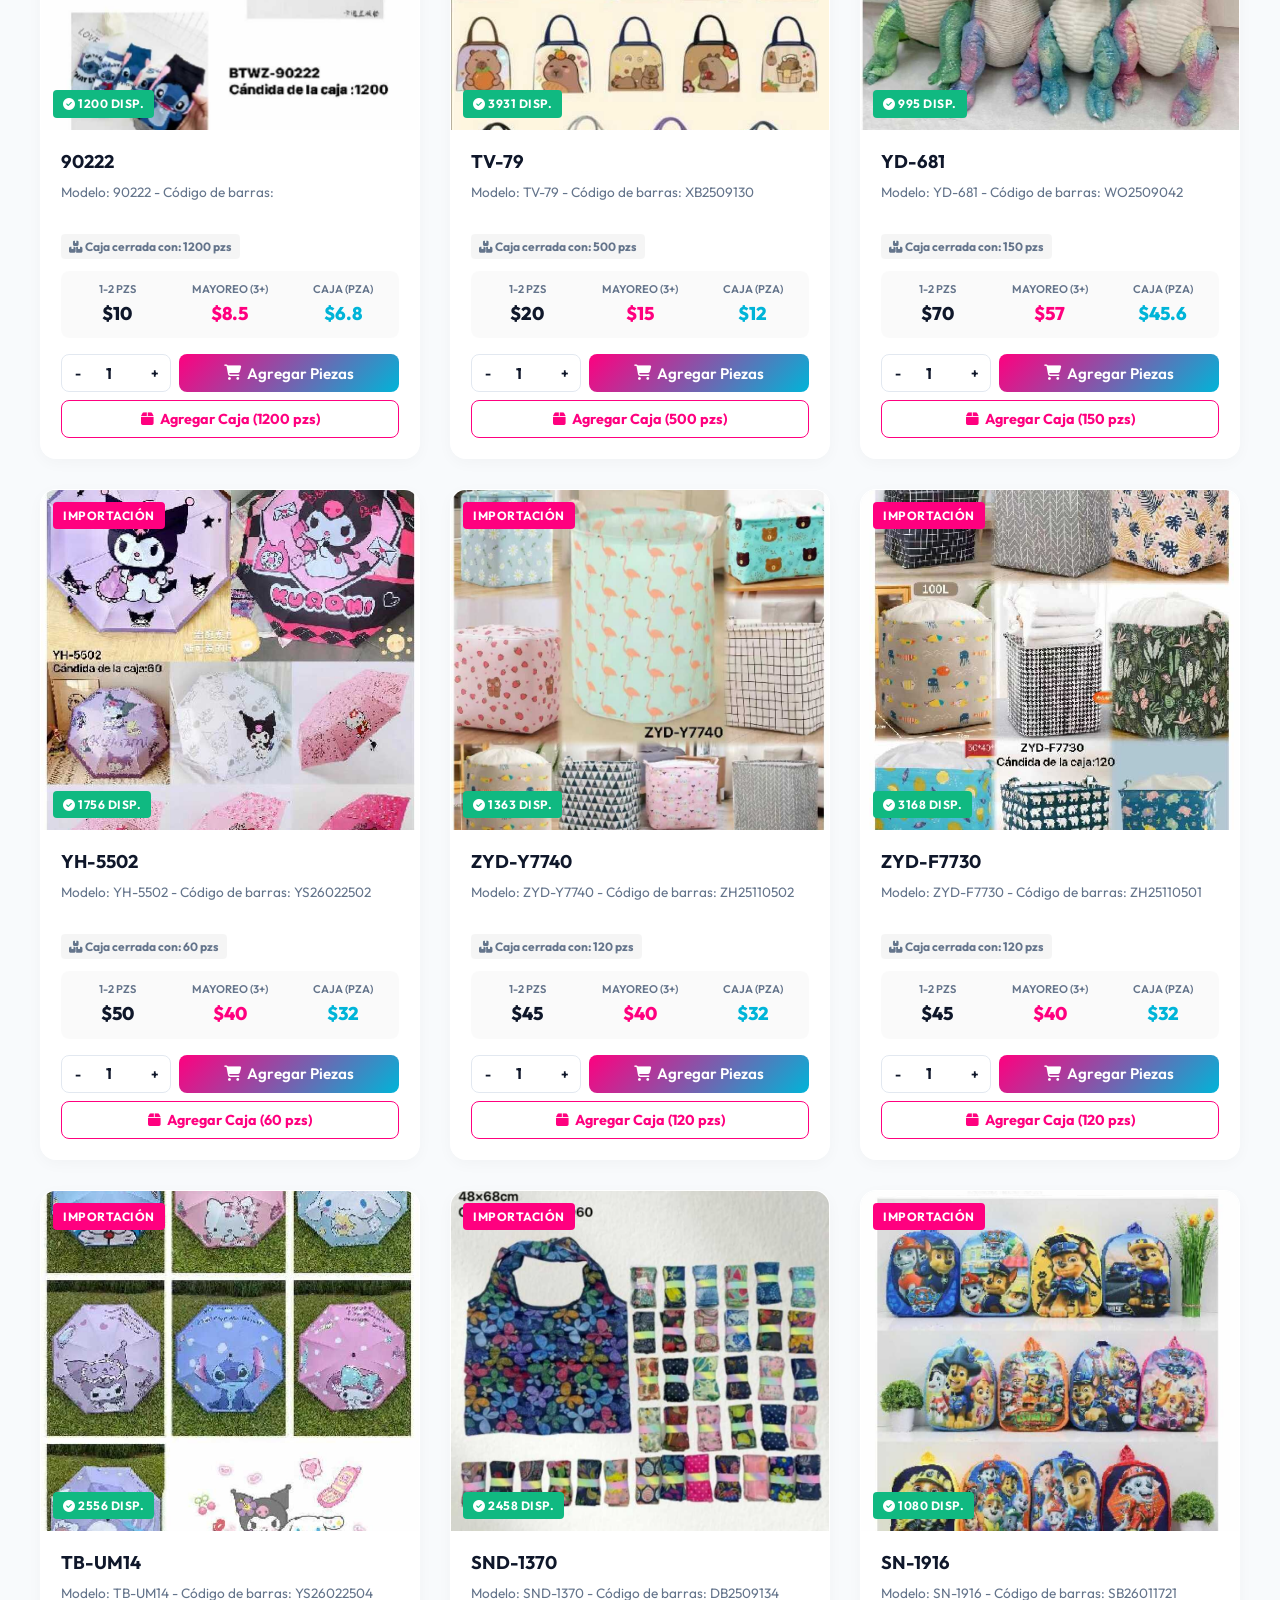
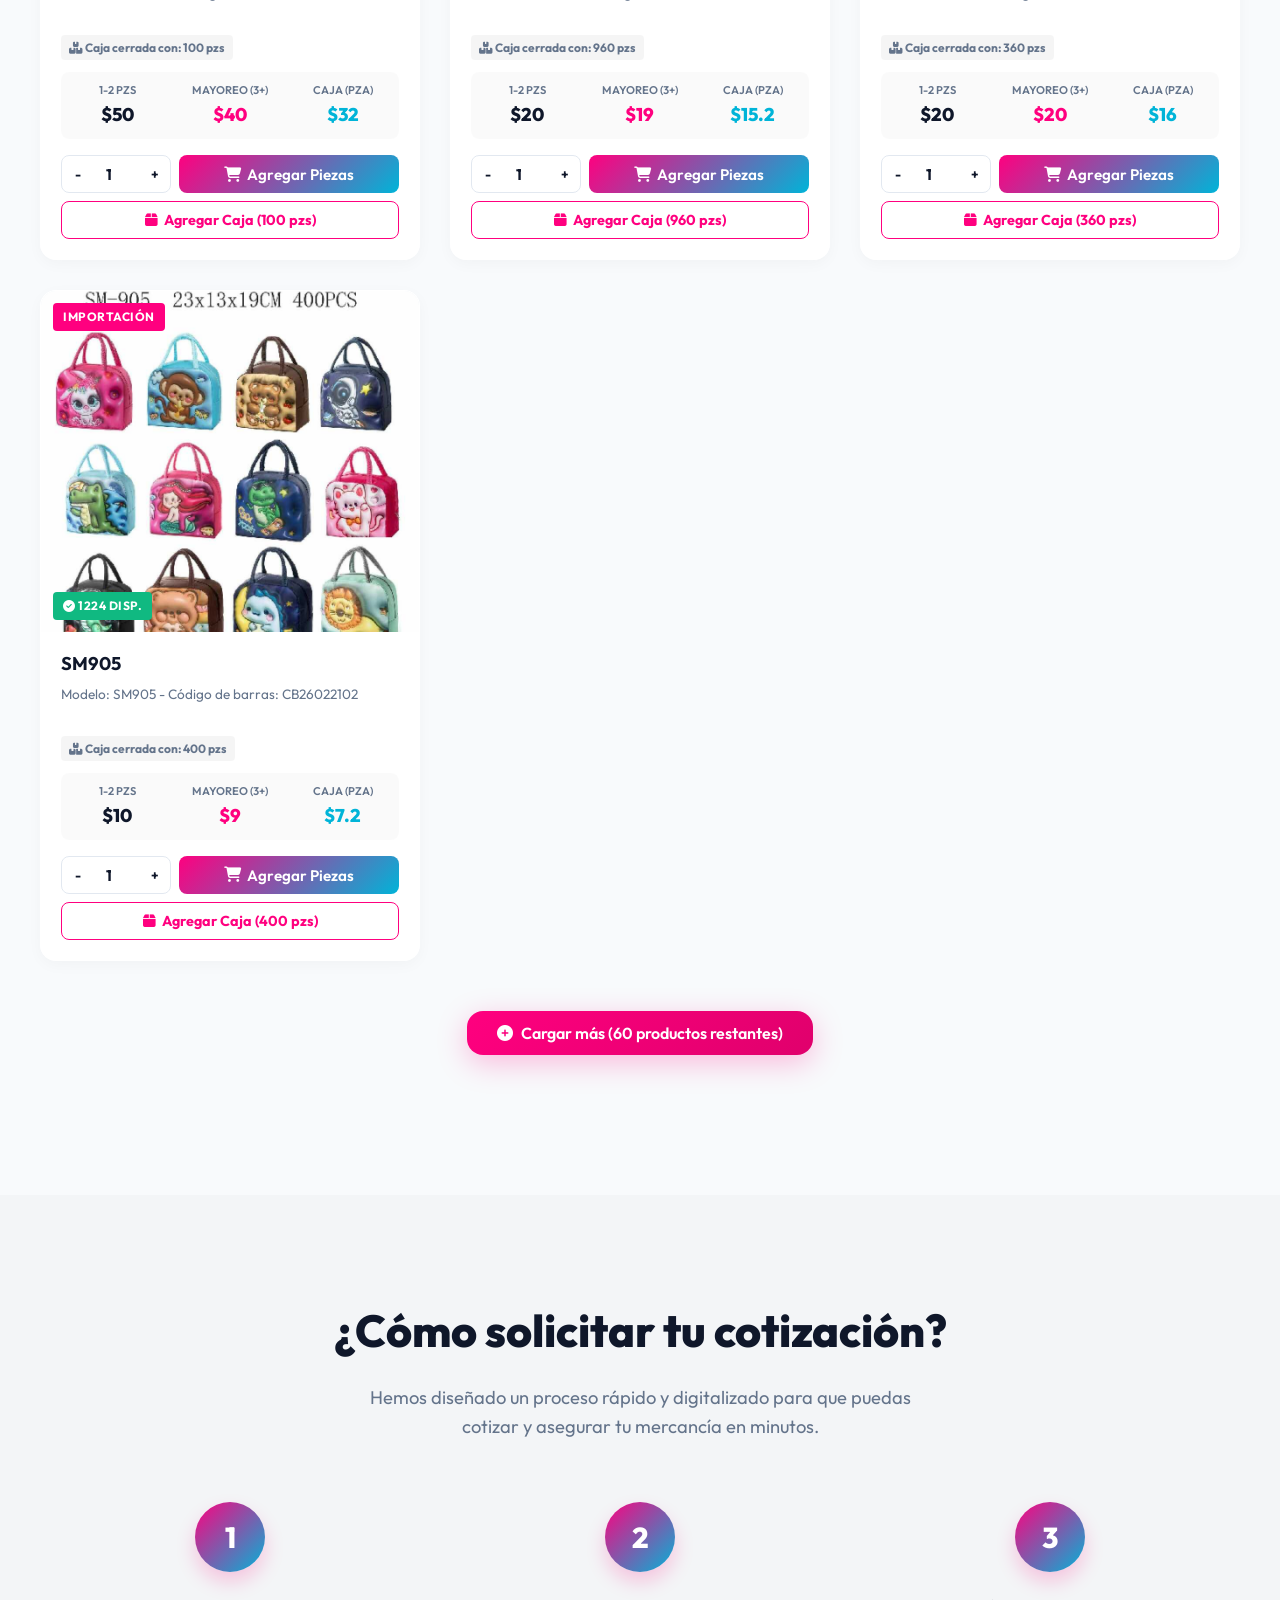
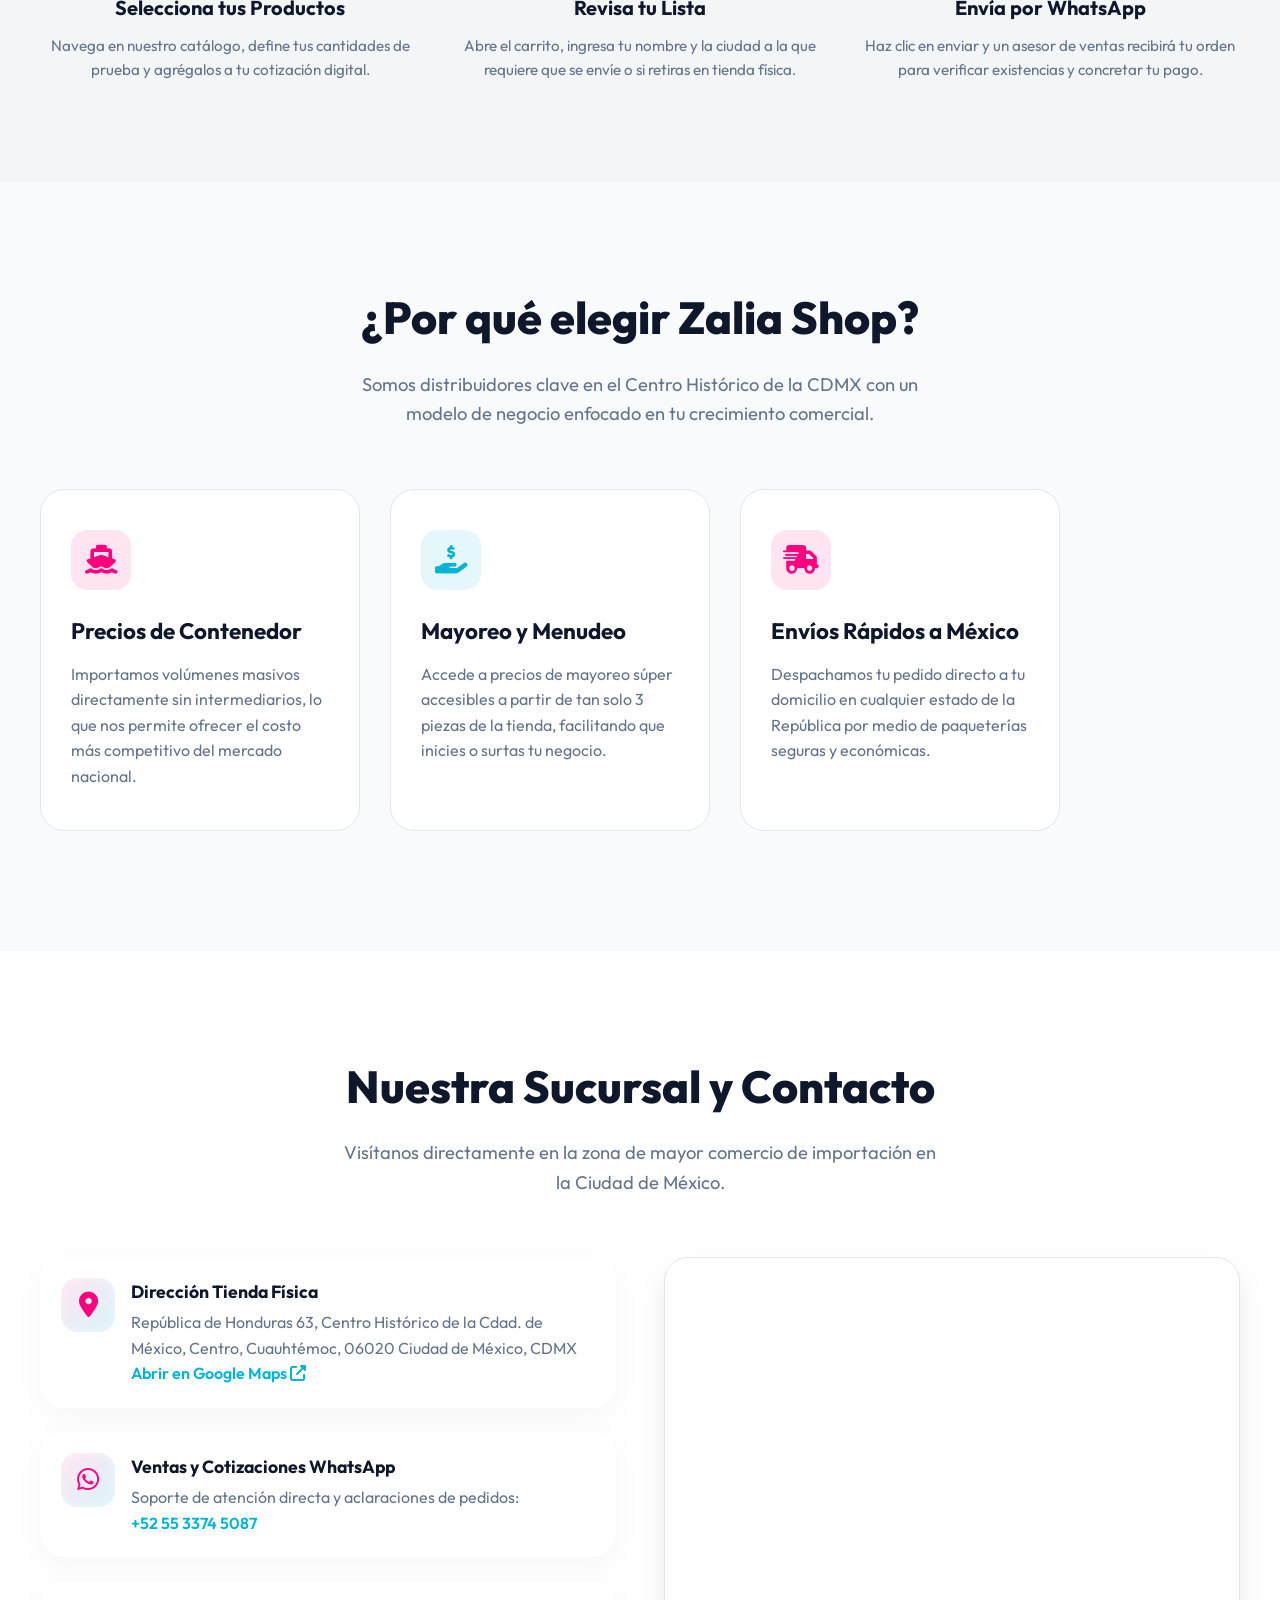
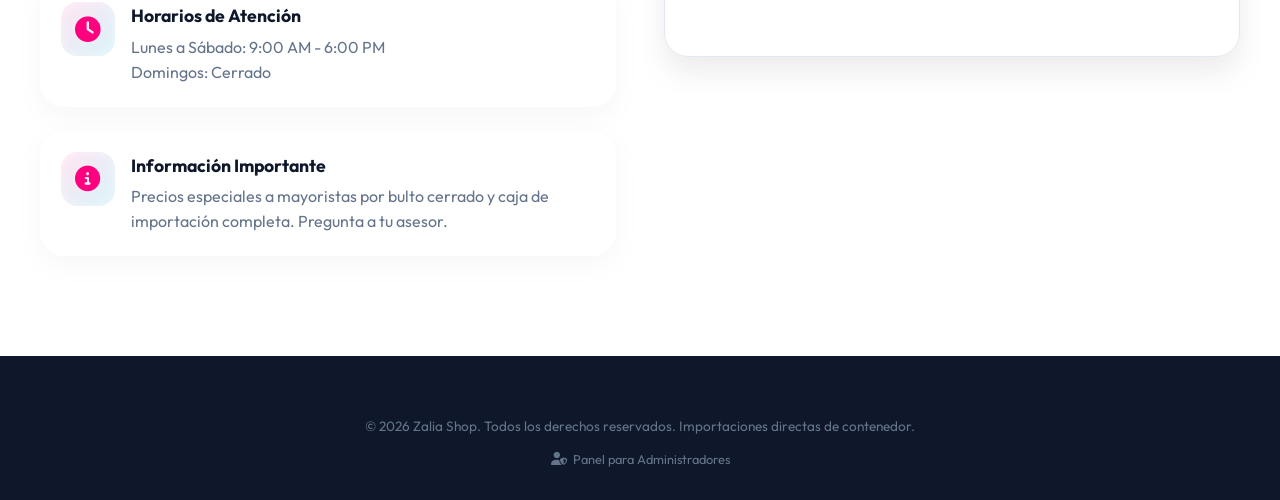
==== commit 2e88b4d5: "UI/UX: Agrandar sección TikTok e incrementar altura de imagen en modal" ====
--- a/index.html
+++ b/index.html
@@ -74,26 +74,26 @@
   </header>
 
   <!-- Simple TikTok Feed Section -->
-  <section id="home" class="section tiktok-section" style="padding-top: 100px; padding-bottom: 40px;">
-    <div class="container" style="text-align: center;">
-      <h1 data-i18n="slide2-title" style="font-size: 2.2rem; margin-bottom: 12px; font-weight: 800;">
-        <i class="fab fa-tiktok" style="color: var(--primary); margin-right: 8px;"></i><span class="gradient-text">Novedades en TikTok</span>
+  <section id="home" class="tiktok-hero-section">
+    <div class="container tiktok-hero-container">
+      <h1 data-i18n="slide2-title" class="tiktok-hero-title">
+        <i class="fab fa-tiktok"></i><span class="gradient-text">Novedades en TikTok</span>
       </h1>
-      <p data-i18n="slide2-desc" style="color: var(--text-muted); max-width: 600px; margin: 0 auto 30px auto; font-size: 1.1rem;">
+      <p data-i18n="slide2-desc" class="tiktok-hero-desc">
         Mira la mercancía llegando directo de aduana. Síguenos y no te pierdas ningún directo de contenedor.
       </p>
       
-      <div class="tiktok-wrapper" style="display: flex; justify-content: center; align-items: center; padding: 10px;">
-        <blockquote class="tiktok-embed" cite="https://www.tiktok.com/@zalia.shop" data-unique-id="zalia.shop" data-embed-type="creator" style="max-width: 320px; min-width: 280px; width: 100%; margin: 0; border-radius: 16px; box-shadow: var(--shadow-glass);">
+      <div class="tiktok-hero-video-wrapper">
+        <blockquote class="tiktok-embed" cite="https://www.tiktok.com/@zalia.shop" data-unique-id="zalia.shop" data-embed-type="creator" style="max-width: 600px; min-width: 320px; width: 100%; margin: 0 auto; border-radius: 16px; box-shadow: var(--shadow-glass);">
           <section>
             <a target="_blank" href="https://www.tiktok.com/@zalia.shop?refer=creator_embed">@zalia.shop</a>
           </section>
         </blockquote>
       </div>
 
-      <div style="margin-top: 24px;">
-        <a href="https://www.tiktok.com/@zalia.shop" target="_blank" class="btn-primary" data-i18n="btn-follow-tiktok" style="padding: 14px 28px; font-size: 1.1rem; display: inline-flex; justify-content: center; min-width: 220px; box-shadow: var(--shadow-primary);">
-          <i class="fab fa-tiktok" style="margin-right: 8px;"></i> Ver perfil de TikTok
+      <div class="tiktok-hero-cta">
+        <a href="https://www.tiktok.com/@zalia.shop" target="_blank" class="btn-primary btn-lg" data-i18n="btn-follow-tiktok">
+          <i class="fab fa-tiktok"></i> Ver perfil de TikTok
         </a>
       </div>
     </div>
--- a/css/styles.css
+++ b/css/styles.css
@@ -2201,8 +2201,8 @@
 }
 
 .lightbox-zoomable-img {
-  max-width: 92%;
-  max-height: 92%;
+  max-width: 100%;
+  max-height: 100%;
   object-fit: contain;
   border-radius: var(--border-radius-sm);
   transition: transform 0.3s cubic-bezier(0.2, 0.8, 0.2, 1);
@@ -2549,16 +2549,16 @@
 @media (max-width: 900px) {
   .lightbox-card {
     grid-template-columns: 1fr;
-    height: 95vh;
-    max-height: 95vh;
-    width: 95%;
+    height: 92vh;
+    max-height: 92vh;
+    width: 96%;
     display: flex;
     flex-direction: column;
   }
   
   .lightbox-media-side {
-    height: 45vh;
-    min-height: 280px;
+    height: 55vh;
+    min-height: 300px;
     flex-shrink: 0;
     border-right: none;
     border-bottom: 1px solid var(--light-border);
@@ -2601,12 +2601,12 @@
 
 @media (max-width: 480px) {
   .lightbox-media-side {
-    height: 45vh;
-    min-height: 250px;
+    height: 55vh;
+    min-height: 300px;
   }
   
   .lightbox-details-side {
-    padding: 12px 16px;
+    padding: 16px;
   }
 
   .lightbox-card h2 {
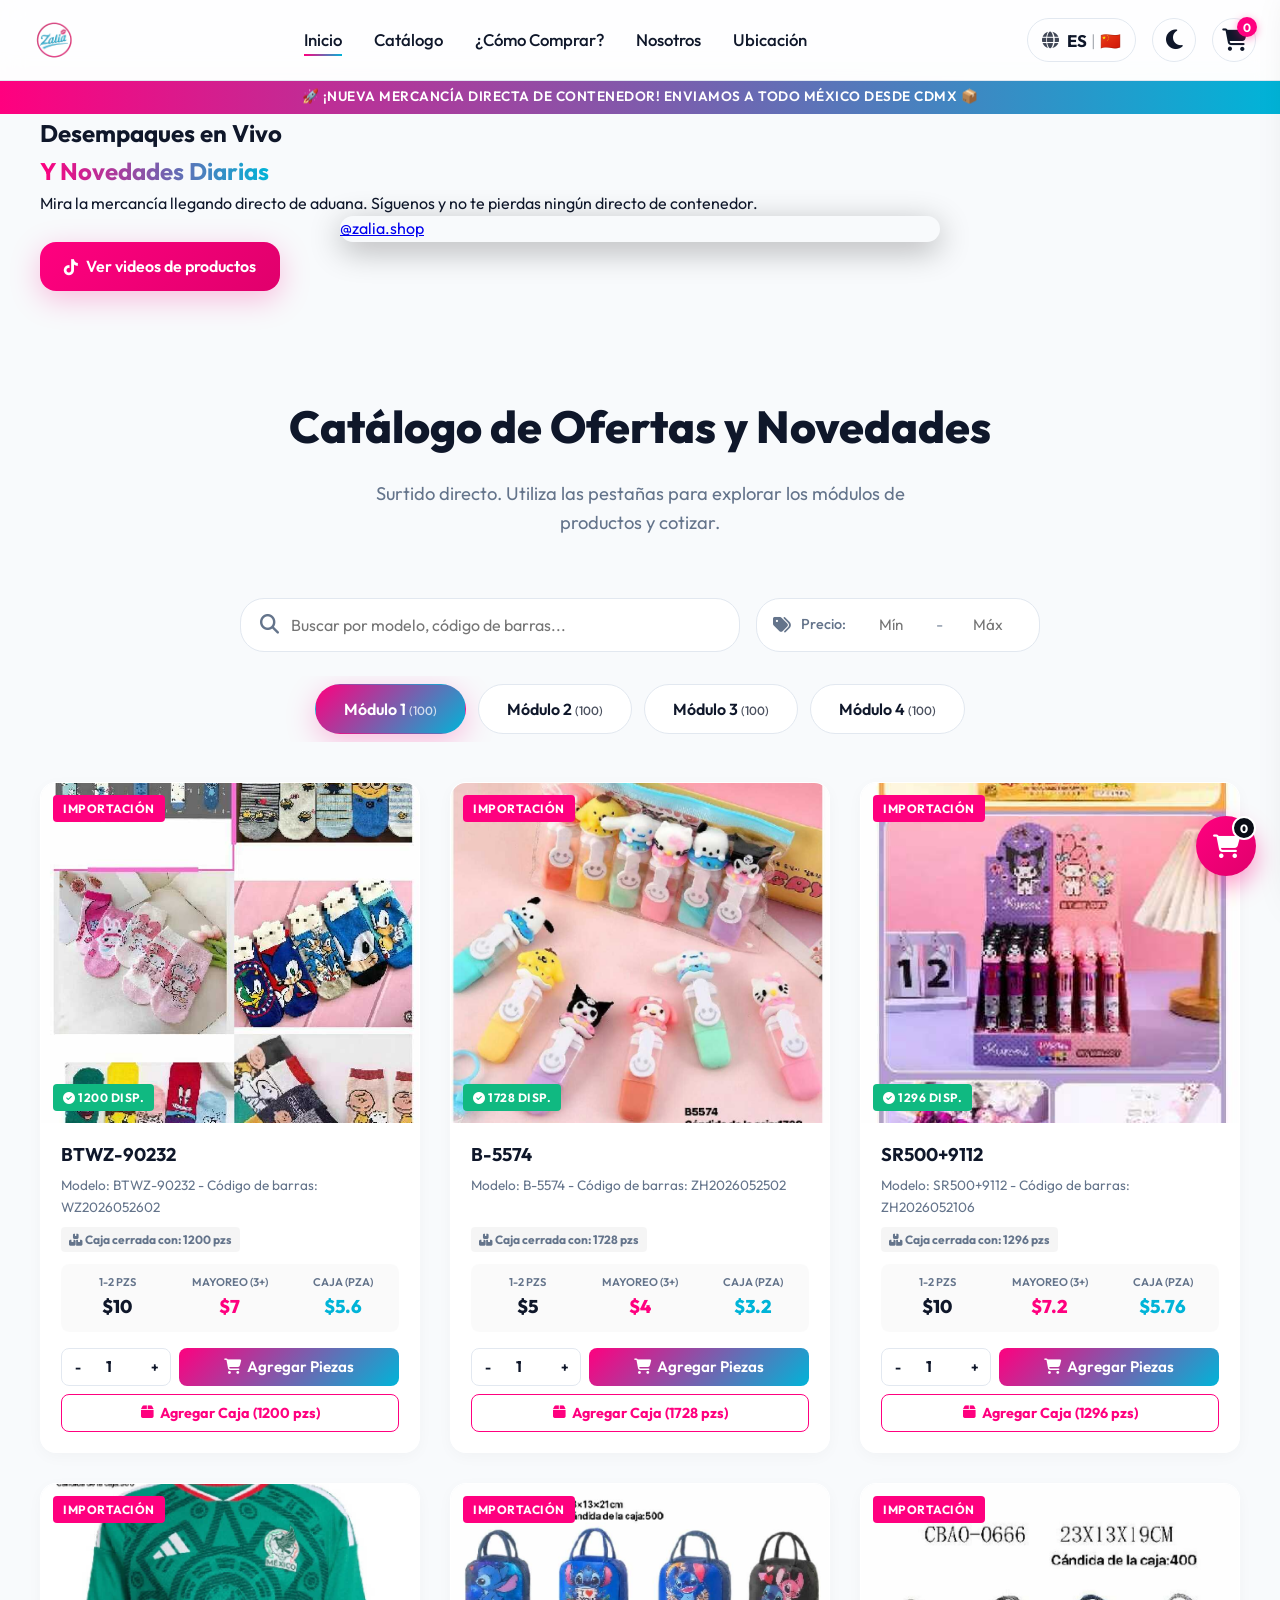
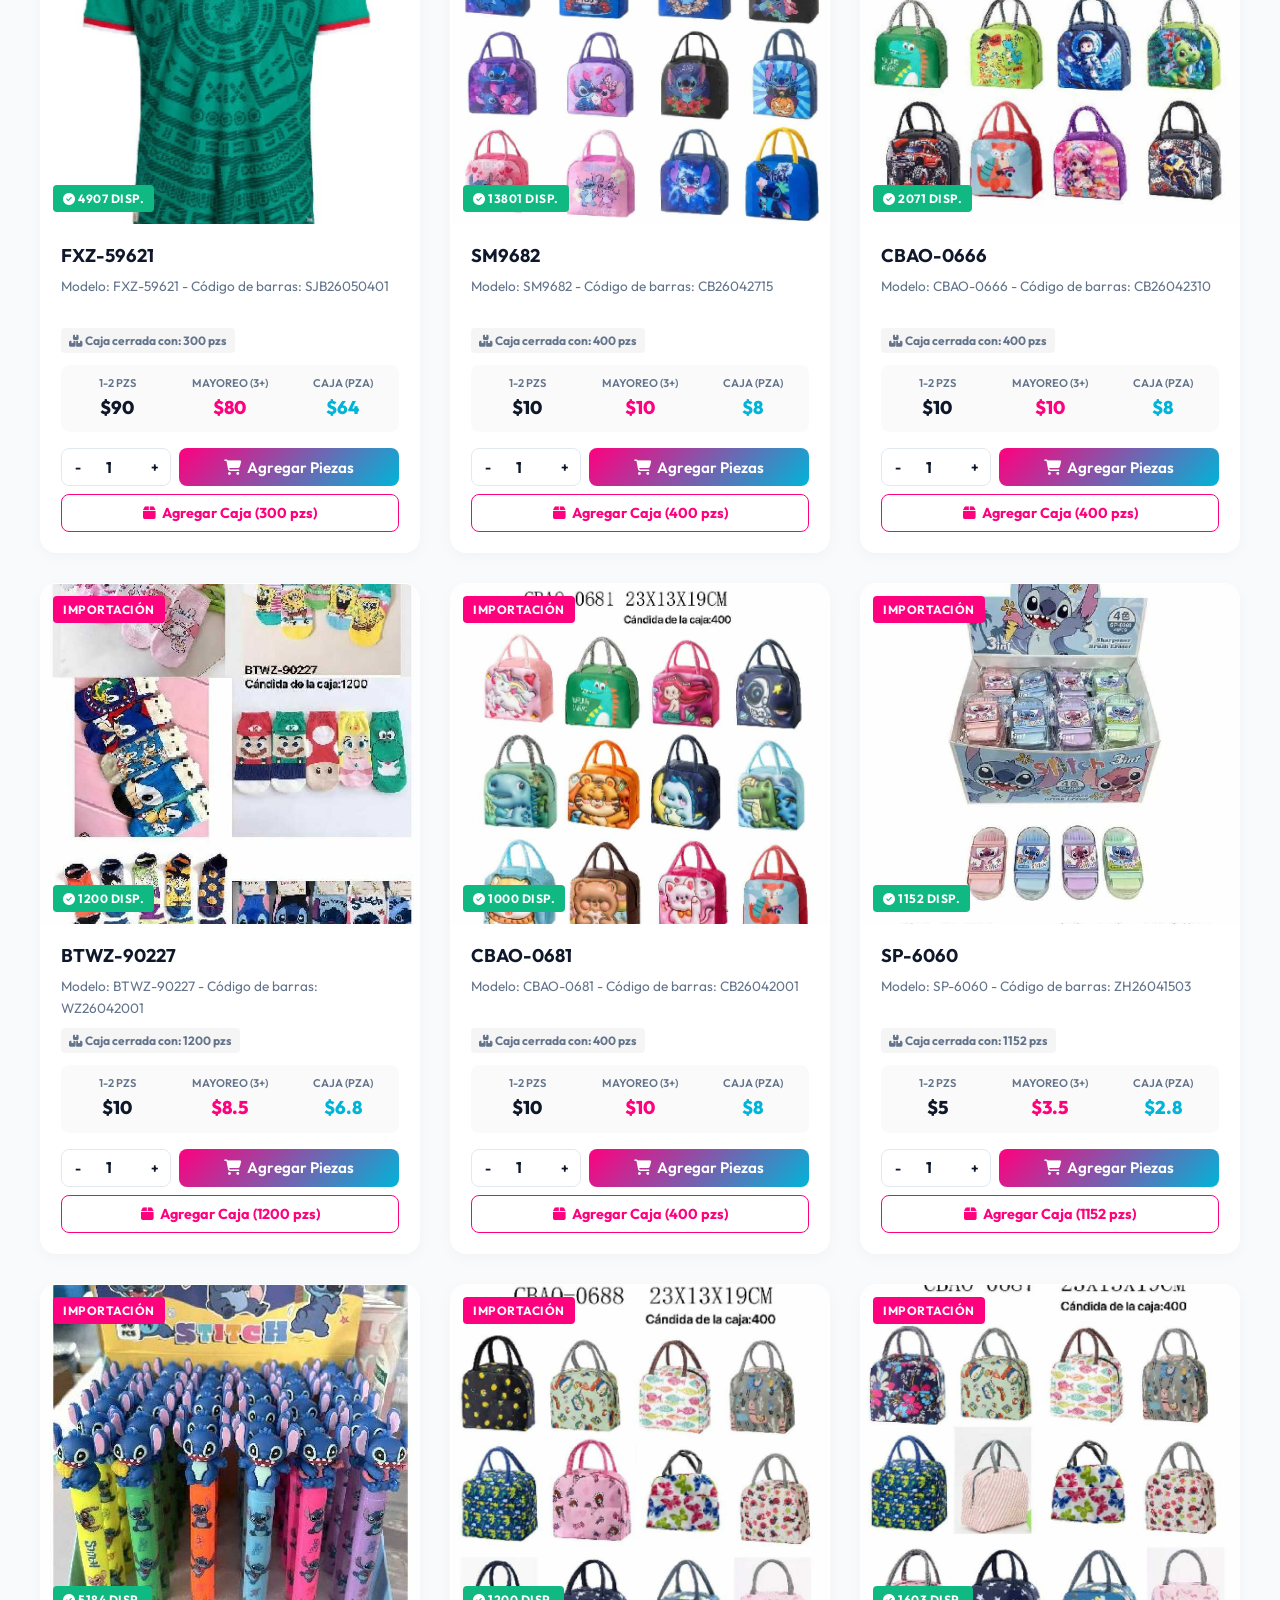
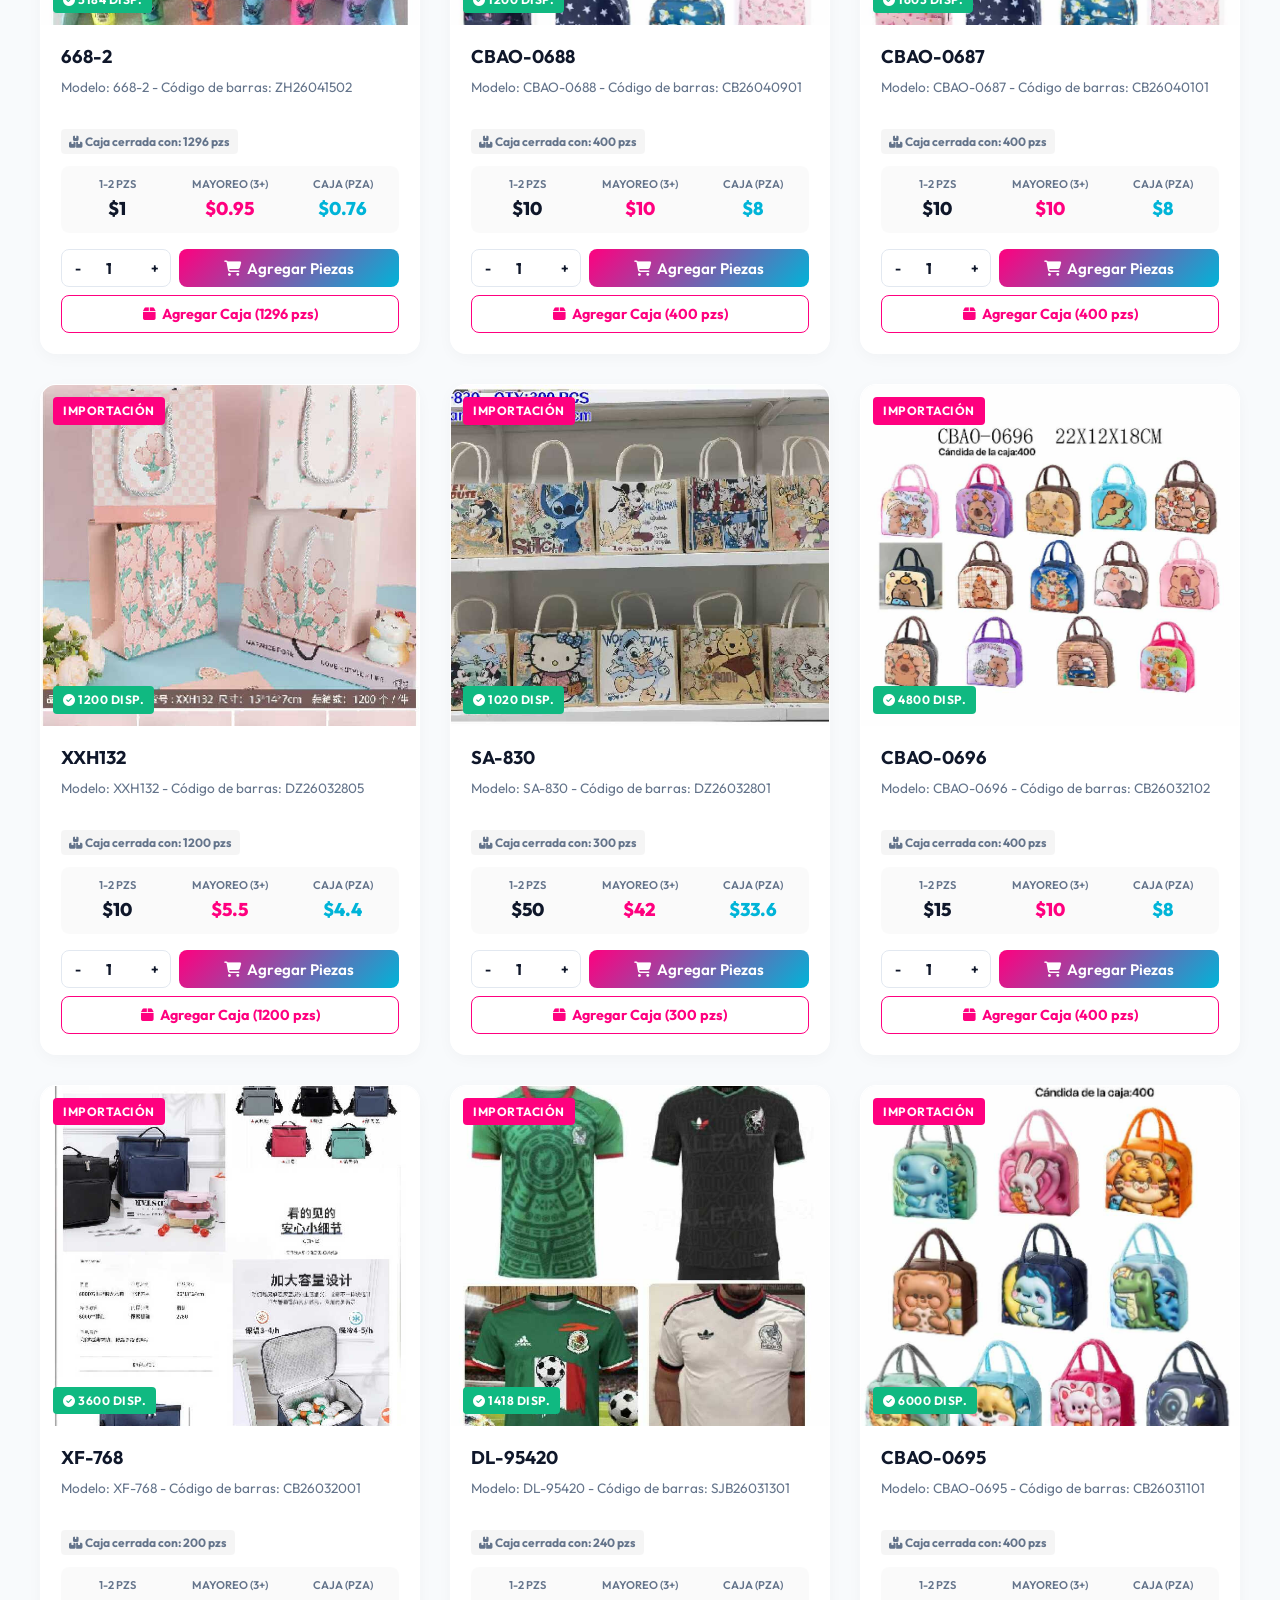
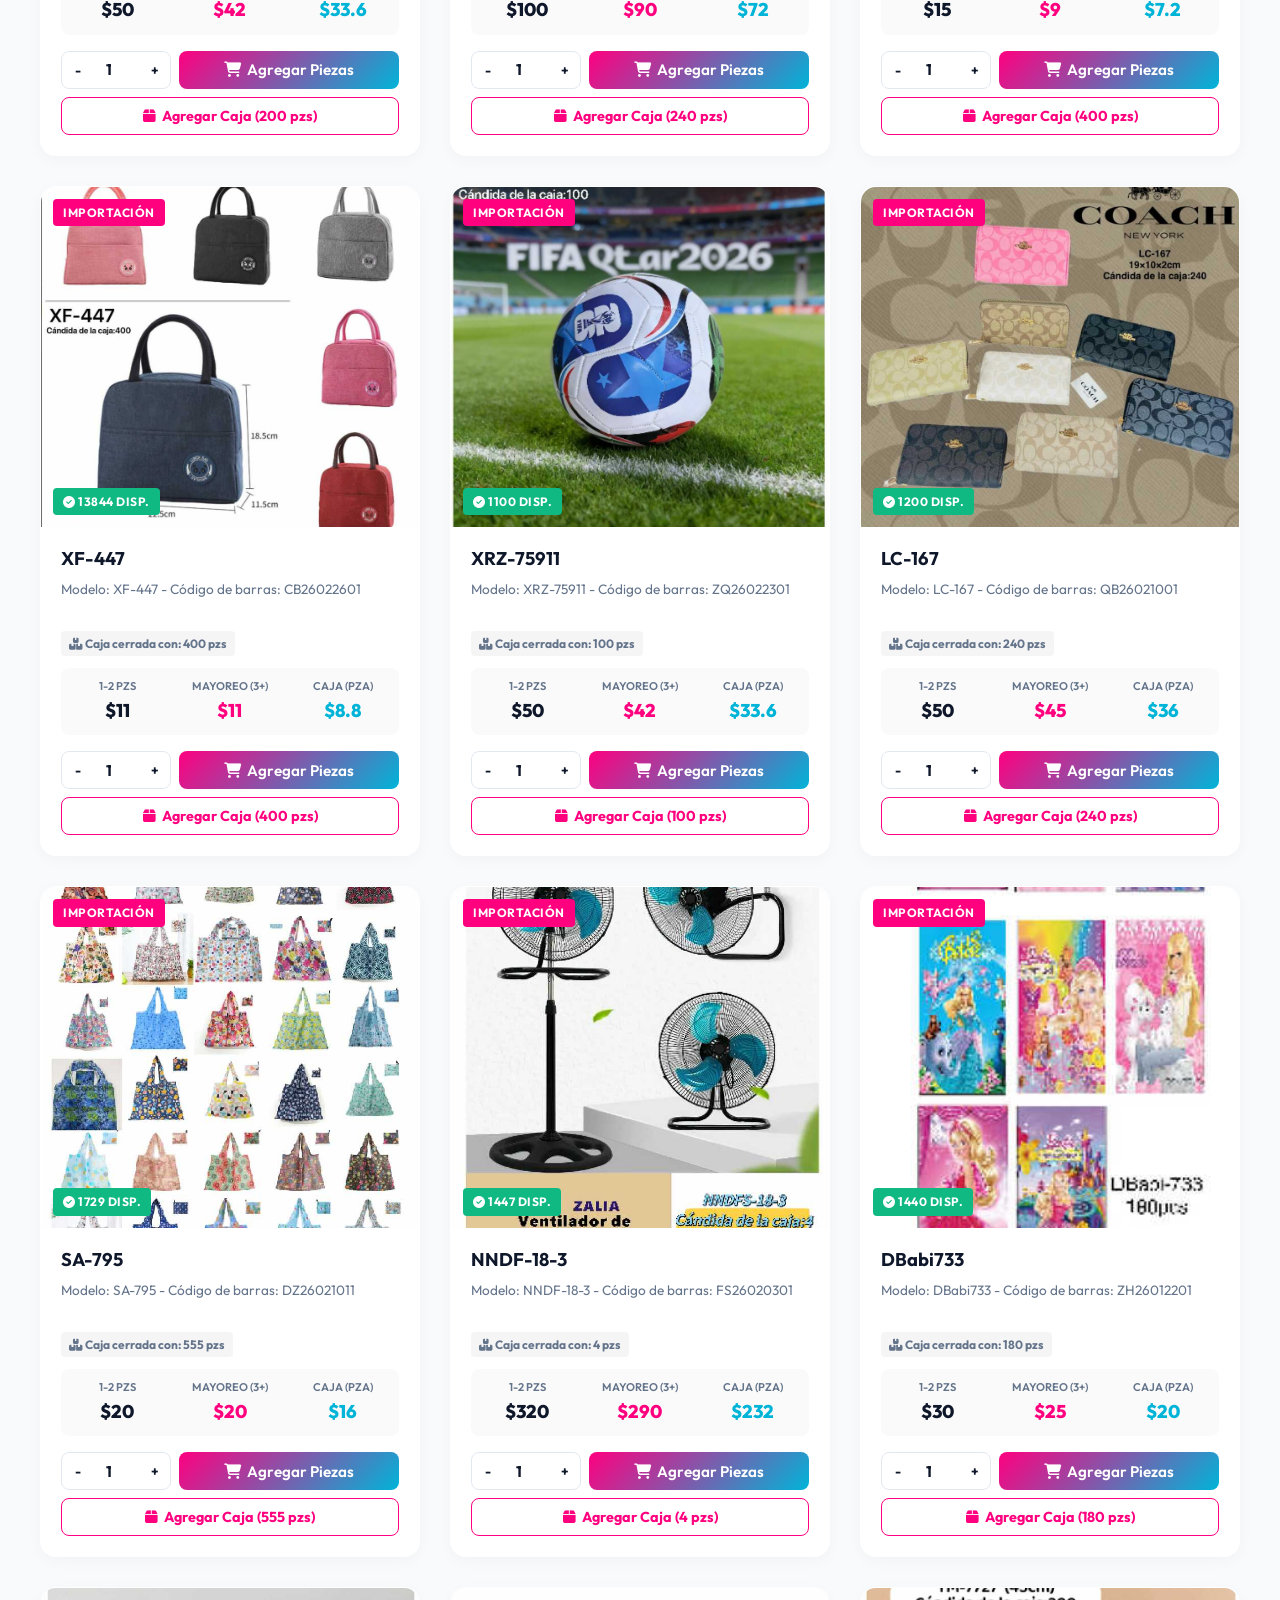
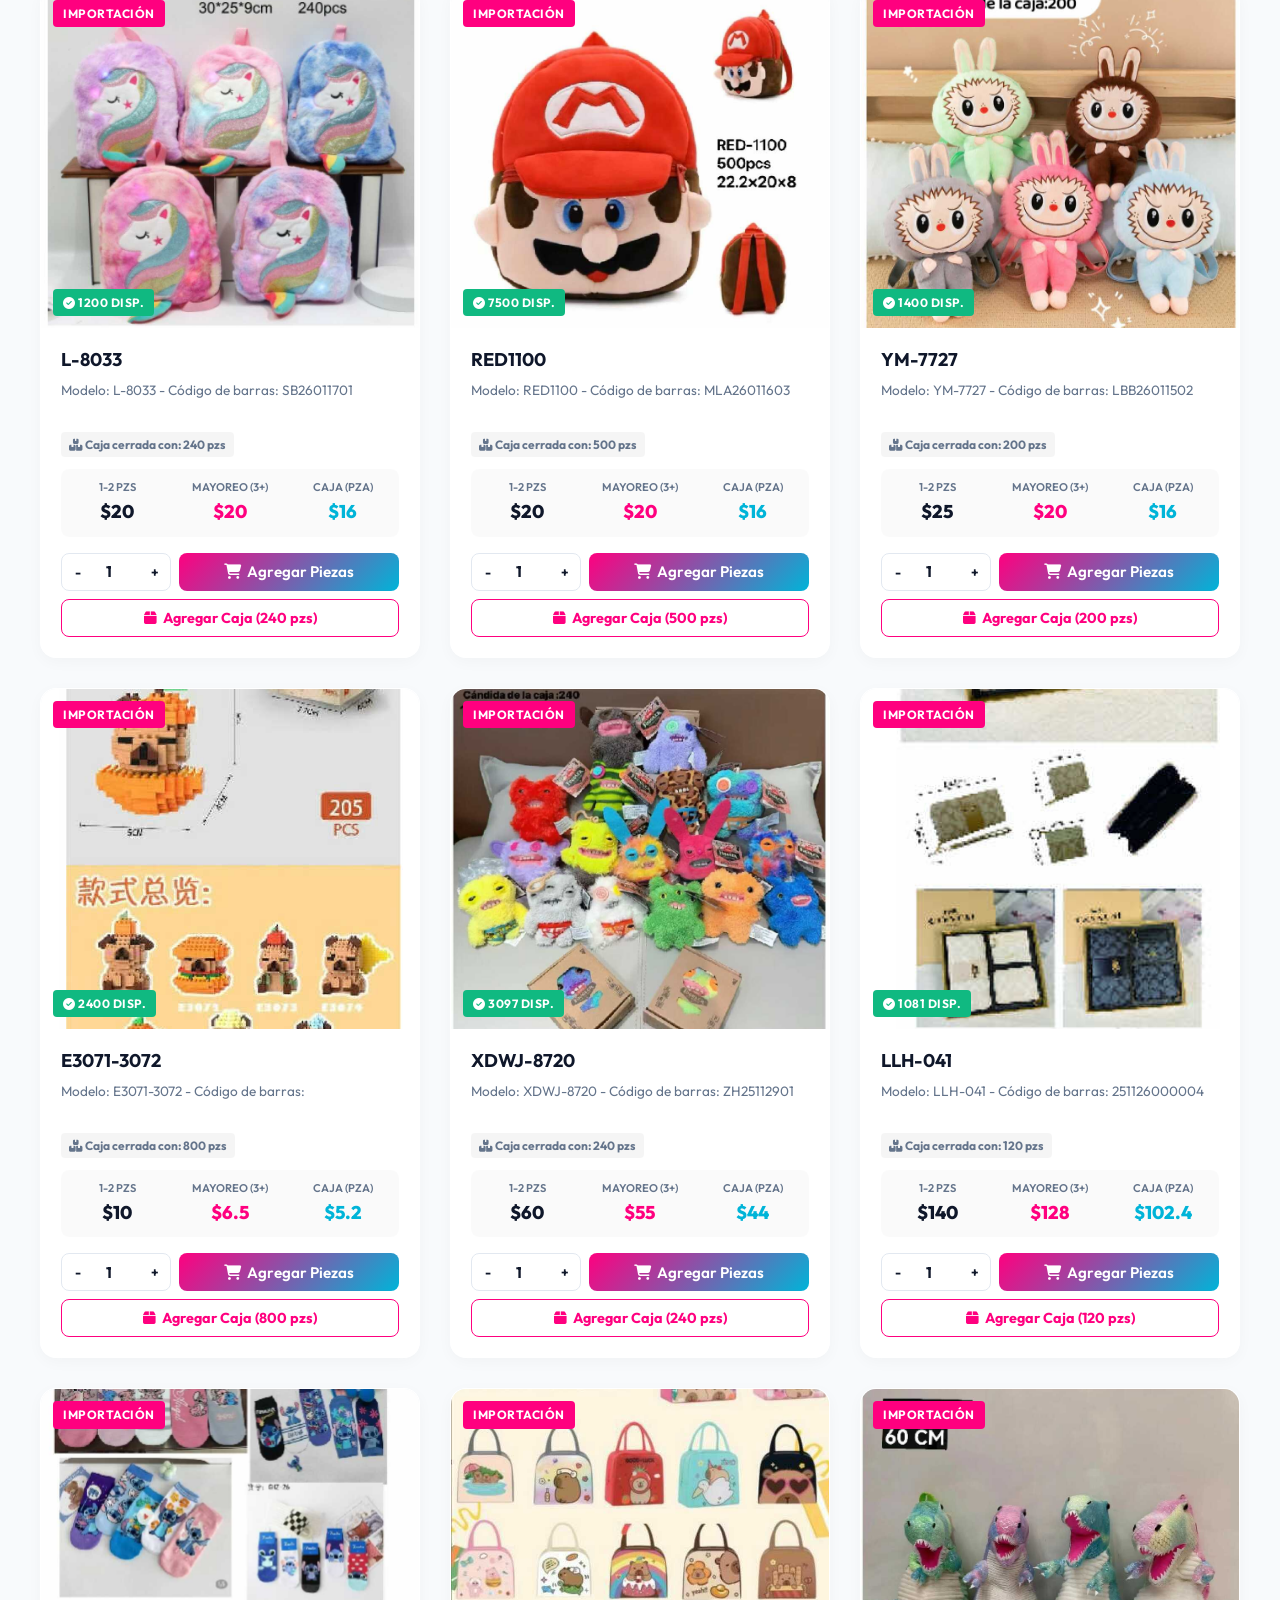
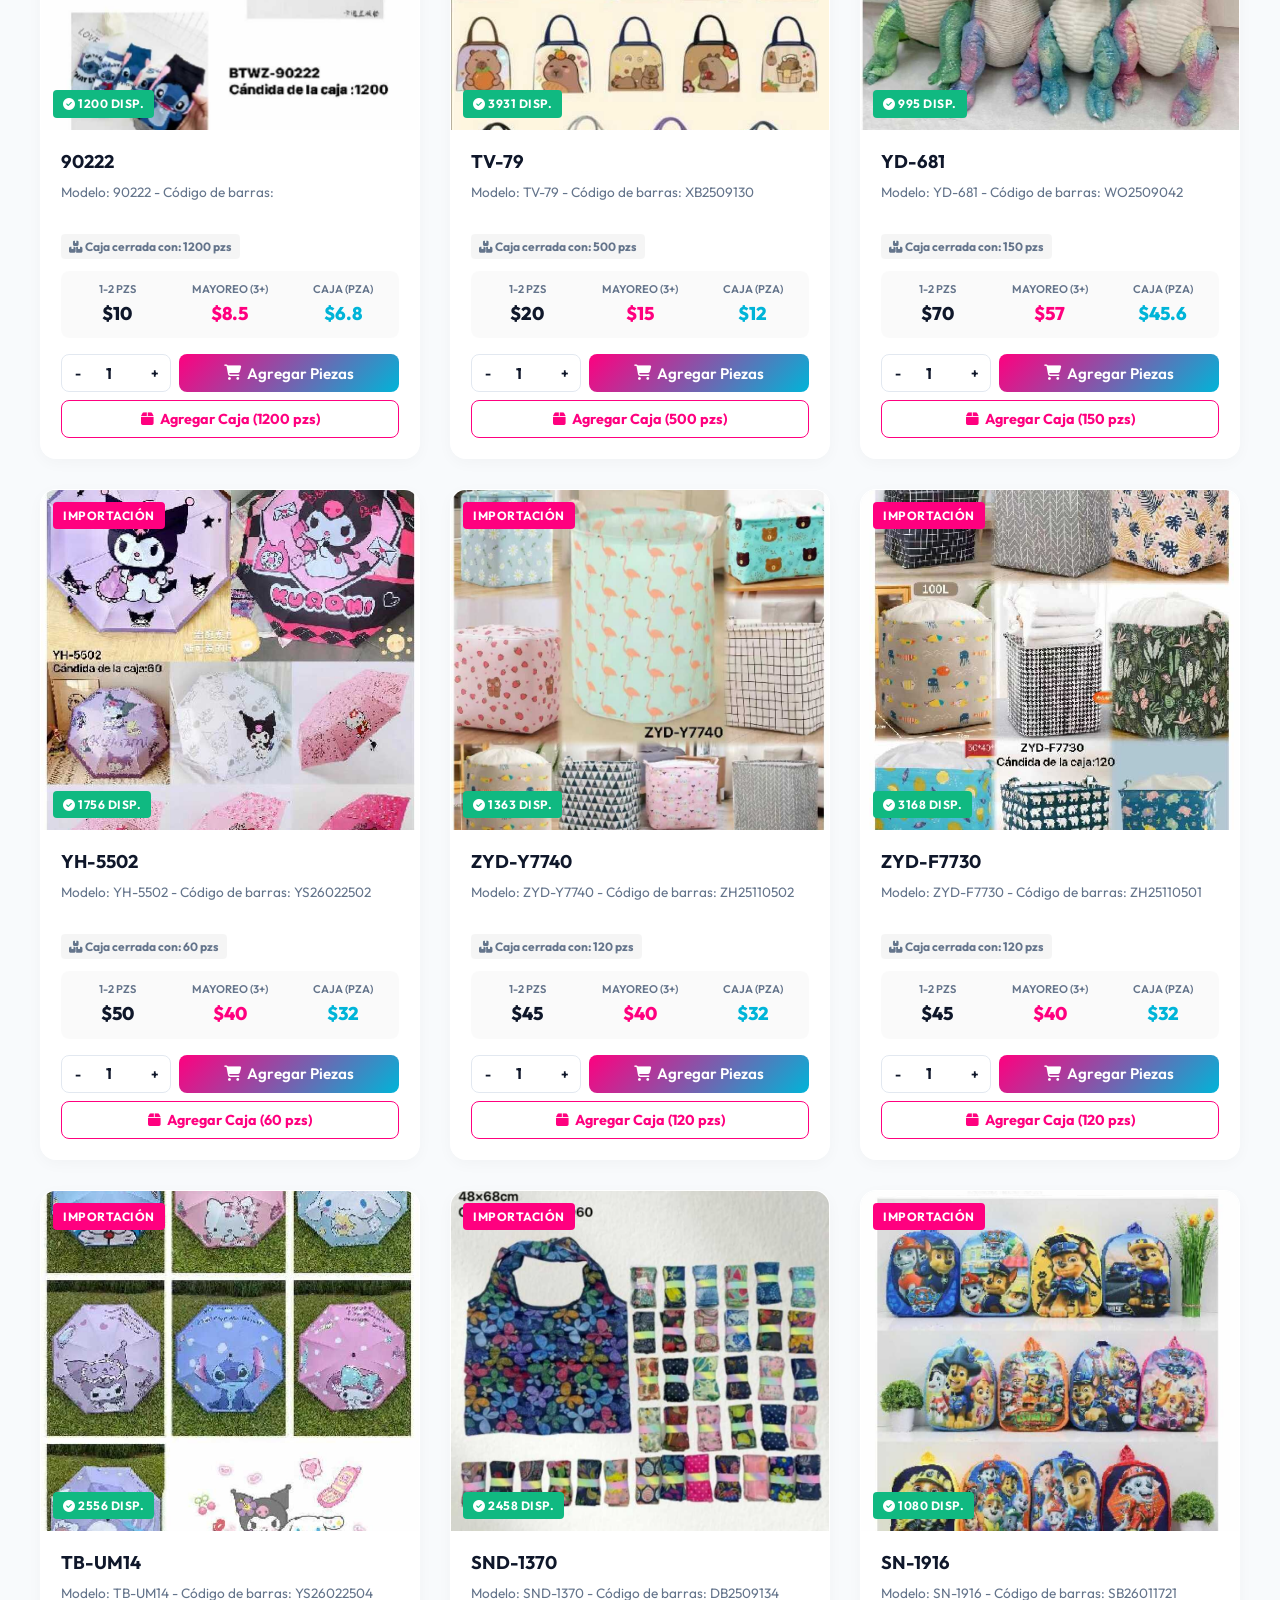
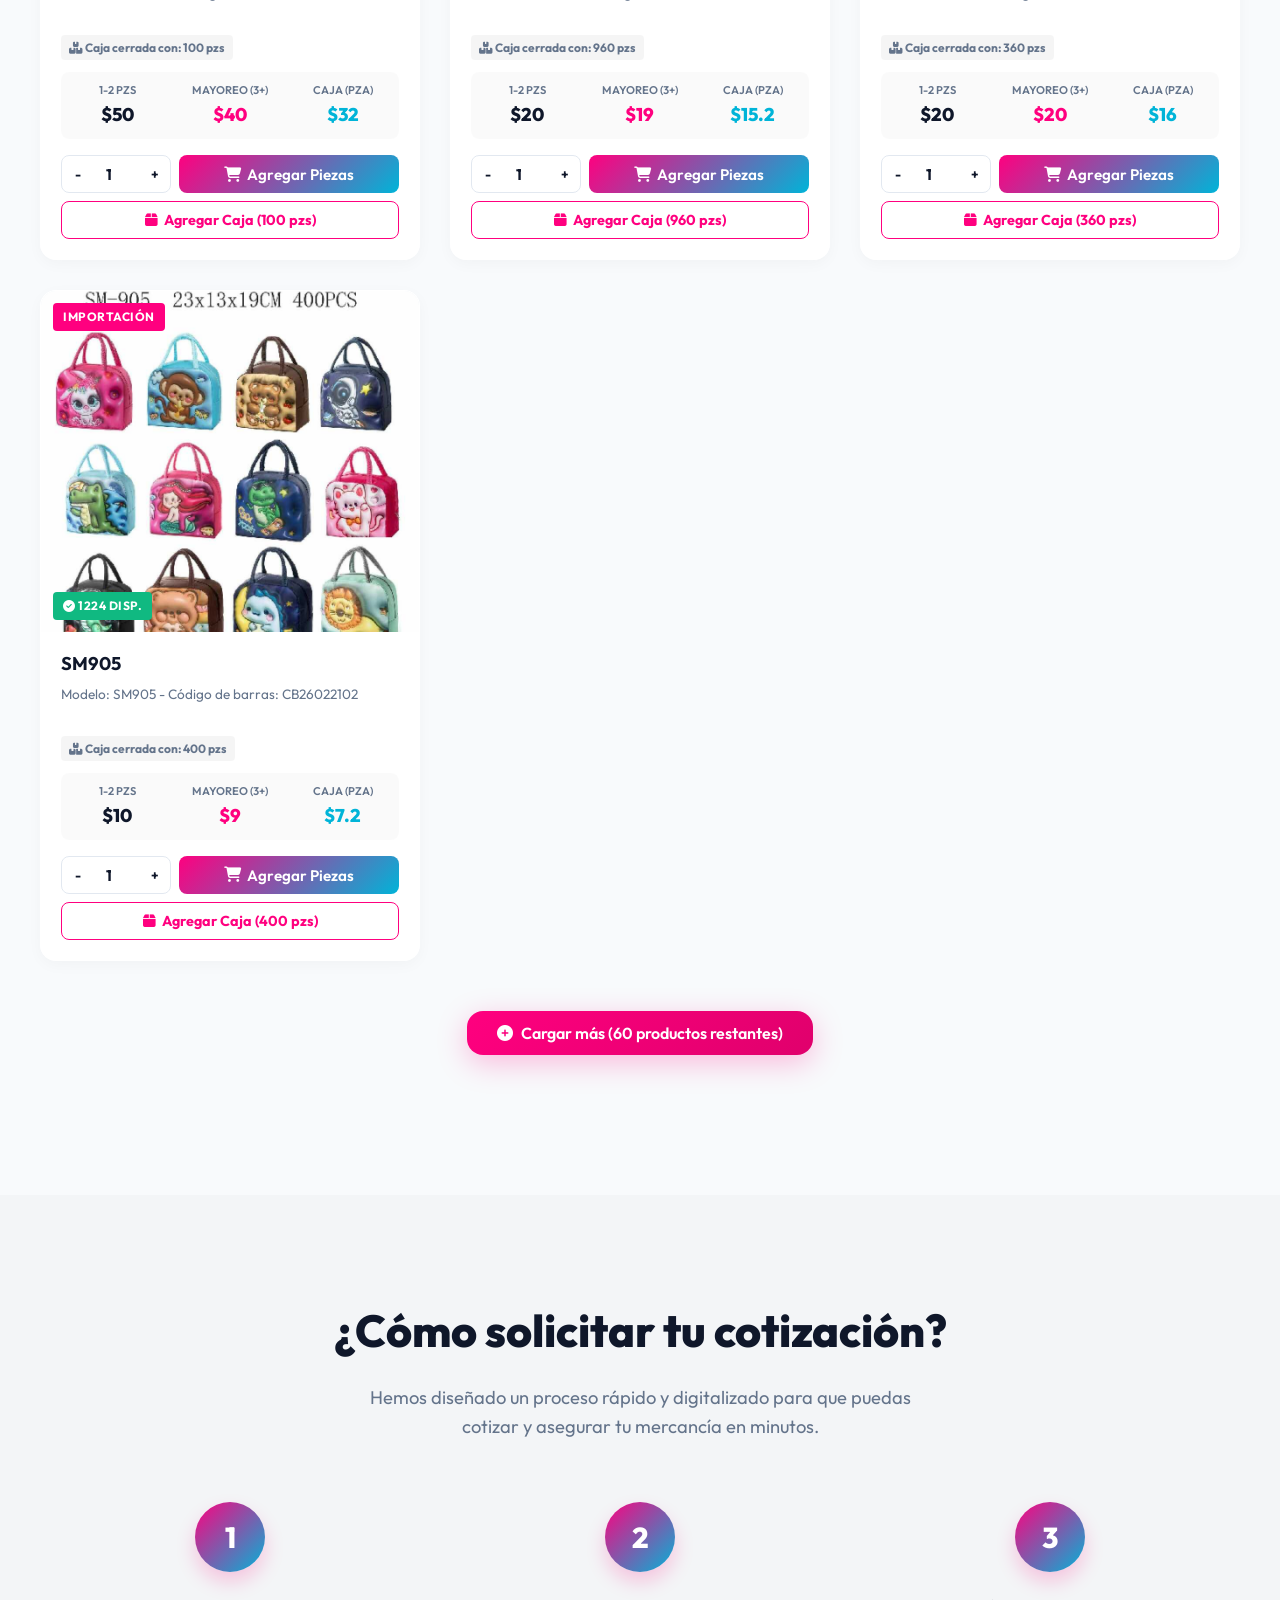
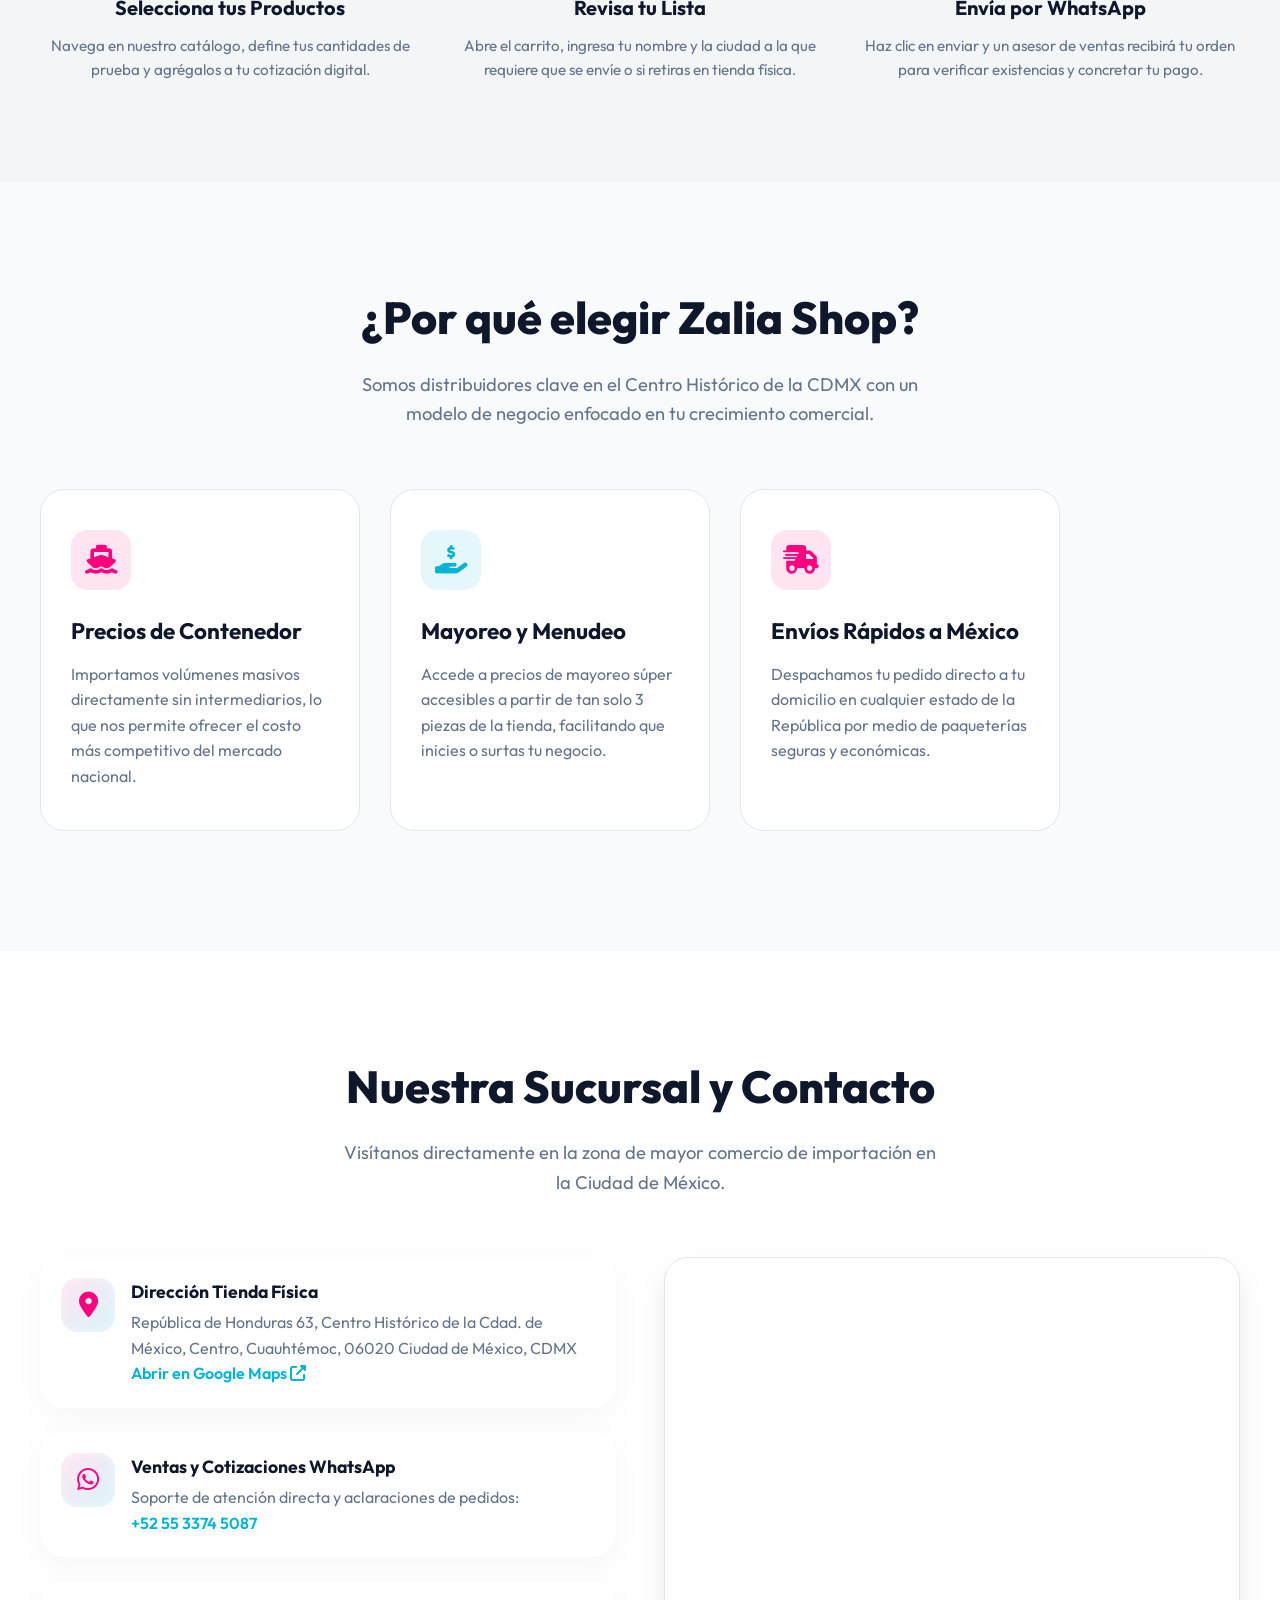
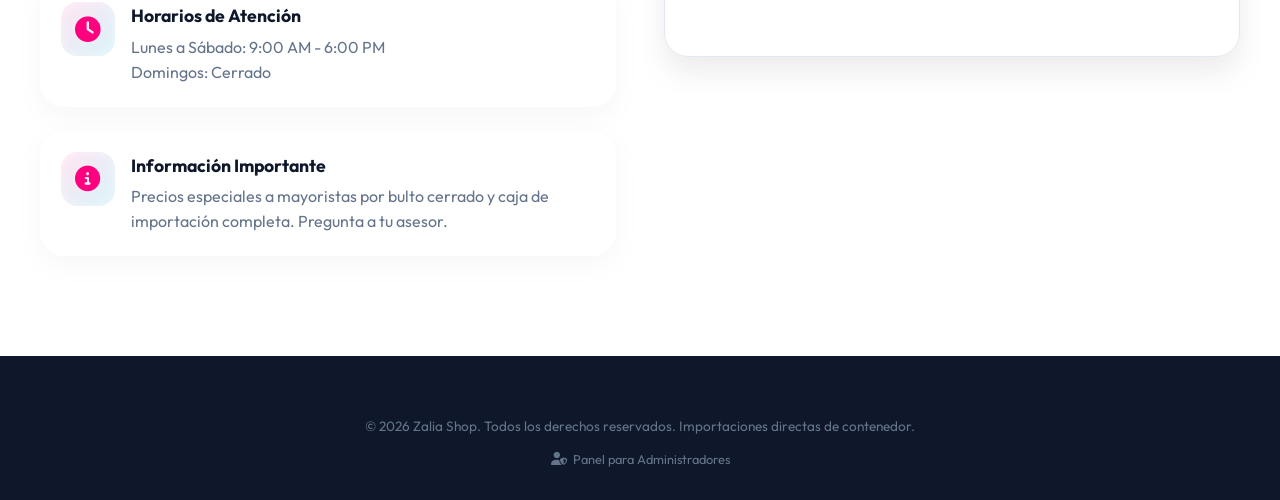
==== commit b62f5a2c: "UI/UX: Animar texto TikTok y habilitar slider en cotización" ====
--- a/index.html
+++ b/index.html
@@ -147,7 +147,7 @@
         <h2 data-i18n="how-title">¿Cómo solicitar tu cotización?</h2>
         <p data-i18n="how-desc">Hemos diseñado un proceso rápido y digitalizado para que puedas cotizar y asegurar tu mercancía en minutos.</p>
       </div>
-      
+      <div class="mobile-swipe-hint"><i class="fas fa-hand-pointer"></i> Desliza para ver más</div>
       <div class="steps-container">
         <!-- Step 1 -->
         <div class="step-item">
@@ -178,7 +178,7 @@
         <h2 data-i18n="why-choose-title">¿Por qué elegir Zalia Shop?</h2>
         <p data-i18n="why-choose-desc">Somos distribuidores clave en el Centro Histórico de la CDMX con un modelo de negocio enfocado en tu crecimiento comercial.</p>
       </div>
-      
+      <div class="mobile-swipe-hint"><i class="fas fa-hand-pointer"></i> Desliza para ver más</div>
       <div class="props-grid">
         <!-- Card 1 -->
         <div class="prop-card">
--- a/css/styles.css
+++ b/css/styles.css
@@ -386,9 +386,17 @@
 }
 
 .gradient-text {
-  background: linear-gradient(135deg, var(--primary) 20%, var(--secondary) 80%);
+  background: linear-gradient(90deg, var(--primary), var(--secondary), var(--primary));
+  background-size: 200% auto;
   -webkit-background-clip: text;
   -webkit-text-fill-color: transparent;
+  animation: shineText 3s linear infinite;
+}
+
+@keyframes shineText {
+  to {
+    background-position: 200% center;
+  }
 }
 
 .hero-cta {
@@ -2712,3 +2720,58 @@
   }
 }
 
+/* Swipe hint and horizontal mobile containers */
+.mobile-swipe-hint {
+  display: none;
+  text-align: center;
+  font-size: 0.85rem;
+  color: var(--primary);
+  margin-bottom: 15px;
+  animation: pulseHint 2s infinite;
+}
+
+@keyframes pulseHint {
+  0% { opacity: 0.5; transform: translateX(-5px); }
+  50% { opacity: 1; transform: translateX(5px); }
+  100% { opacity: 0.5; transform: translateX(-5px); }
+}
+
+@media (max-width: 768px) {
+  .mobile-swipe-hint {
+    display: block;
+  }
+  
+  .steps-container {
+    display: flex;
+    flex-wrap: nowrap;
+    overflow-x: auto;
+    scroll-snap-type: x mandatory;
+    -webkit-overflow-scrolling: touch;
+    scrollbar-width: none;
+    padding-bottom: 10px;
+    gap: 20px;
+  }
+  
+  .steps-container::-webkit-scrollbar {
+    display: none;
+  }
+  
+  .step-item {
+    flex: 0 0 85%;
+    scroll-snap-align: center;
+    background: var(--light-card);
+    padding: 20px;
+    border-radius: var(--border-radius-lg);
+  }
+}
+
+@media (max-width: 480px) {
+  .tiktok-hero-title {
+    font-size: 1.8rem !important;
+    line-height: 1.2 !important;
+  }
+  .tiktok-hero-desc {
+    font-size: 1rem !important;
+    padding: 0 10px;
+  }
+}
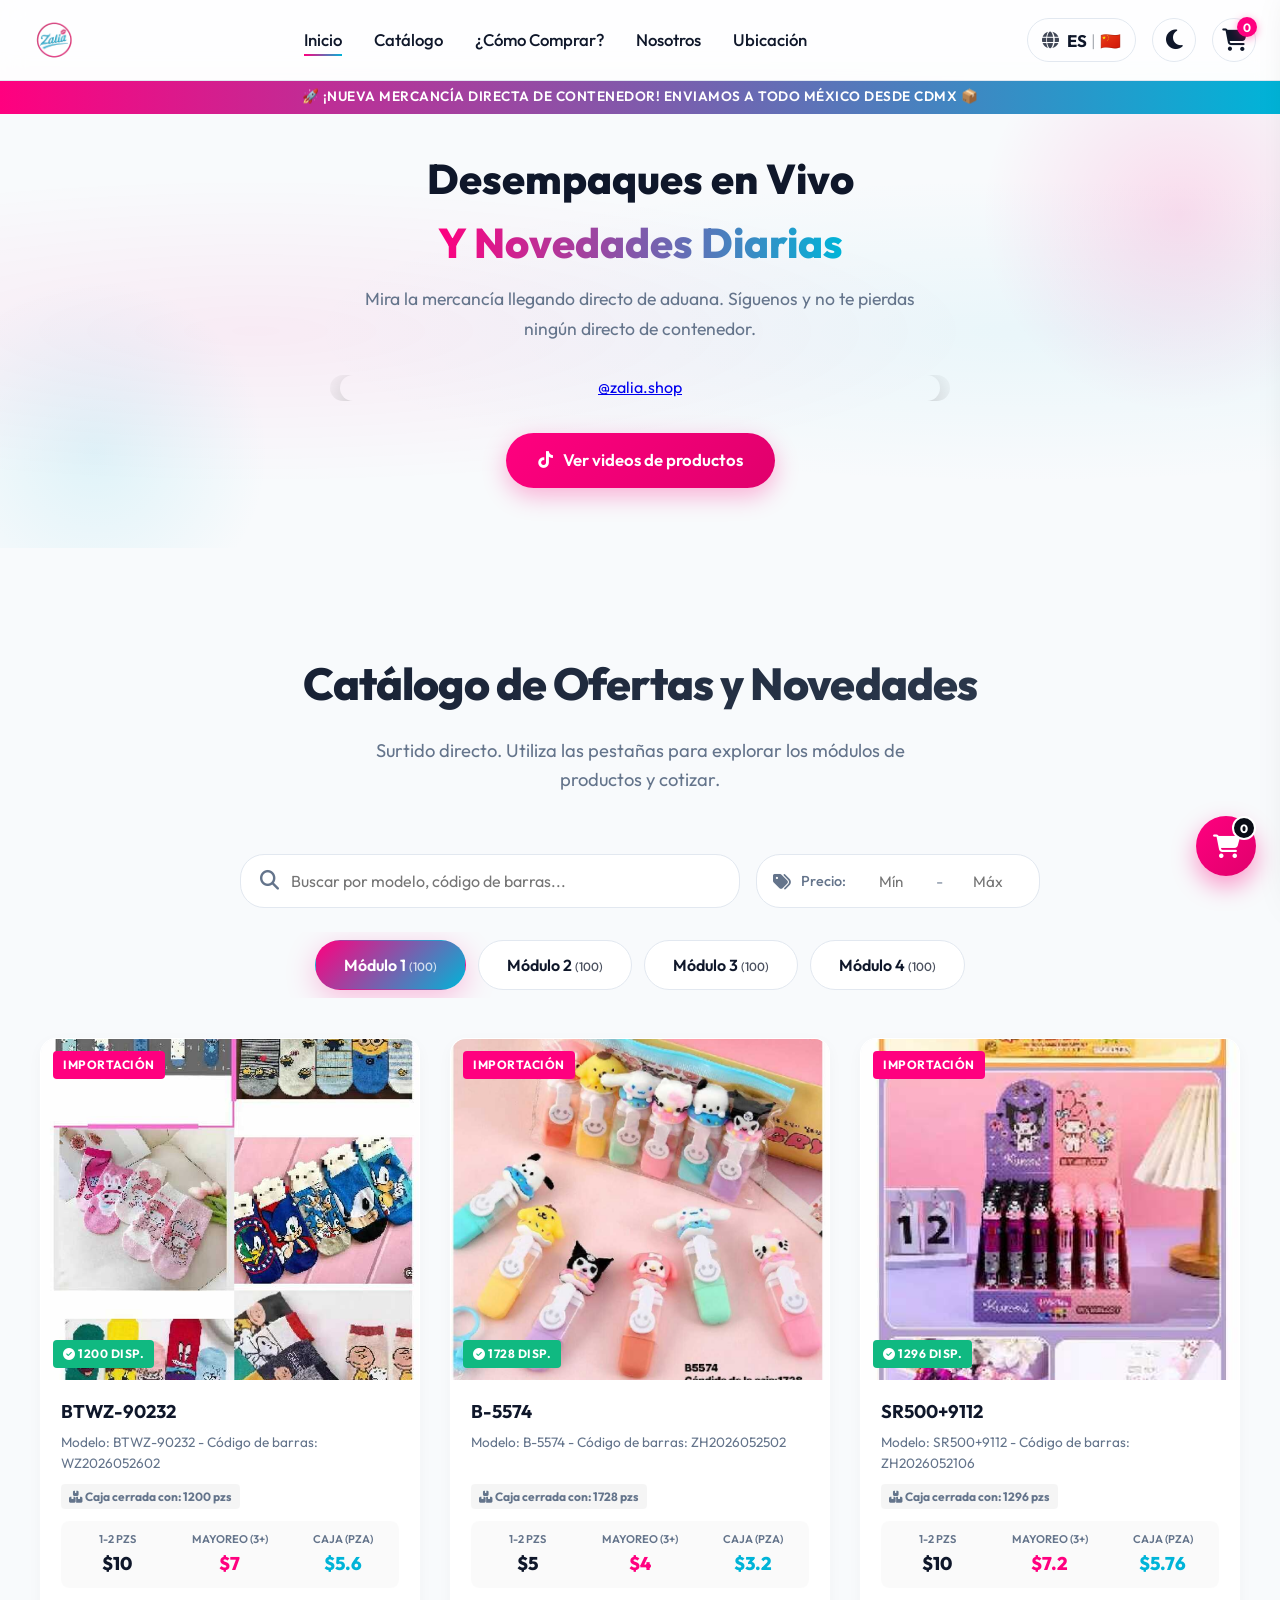
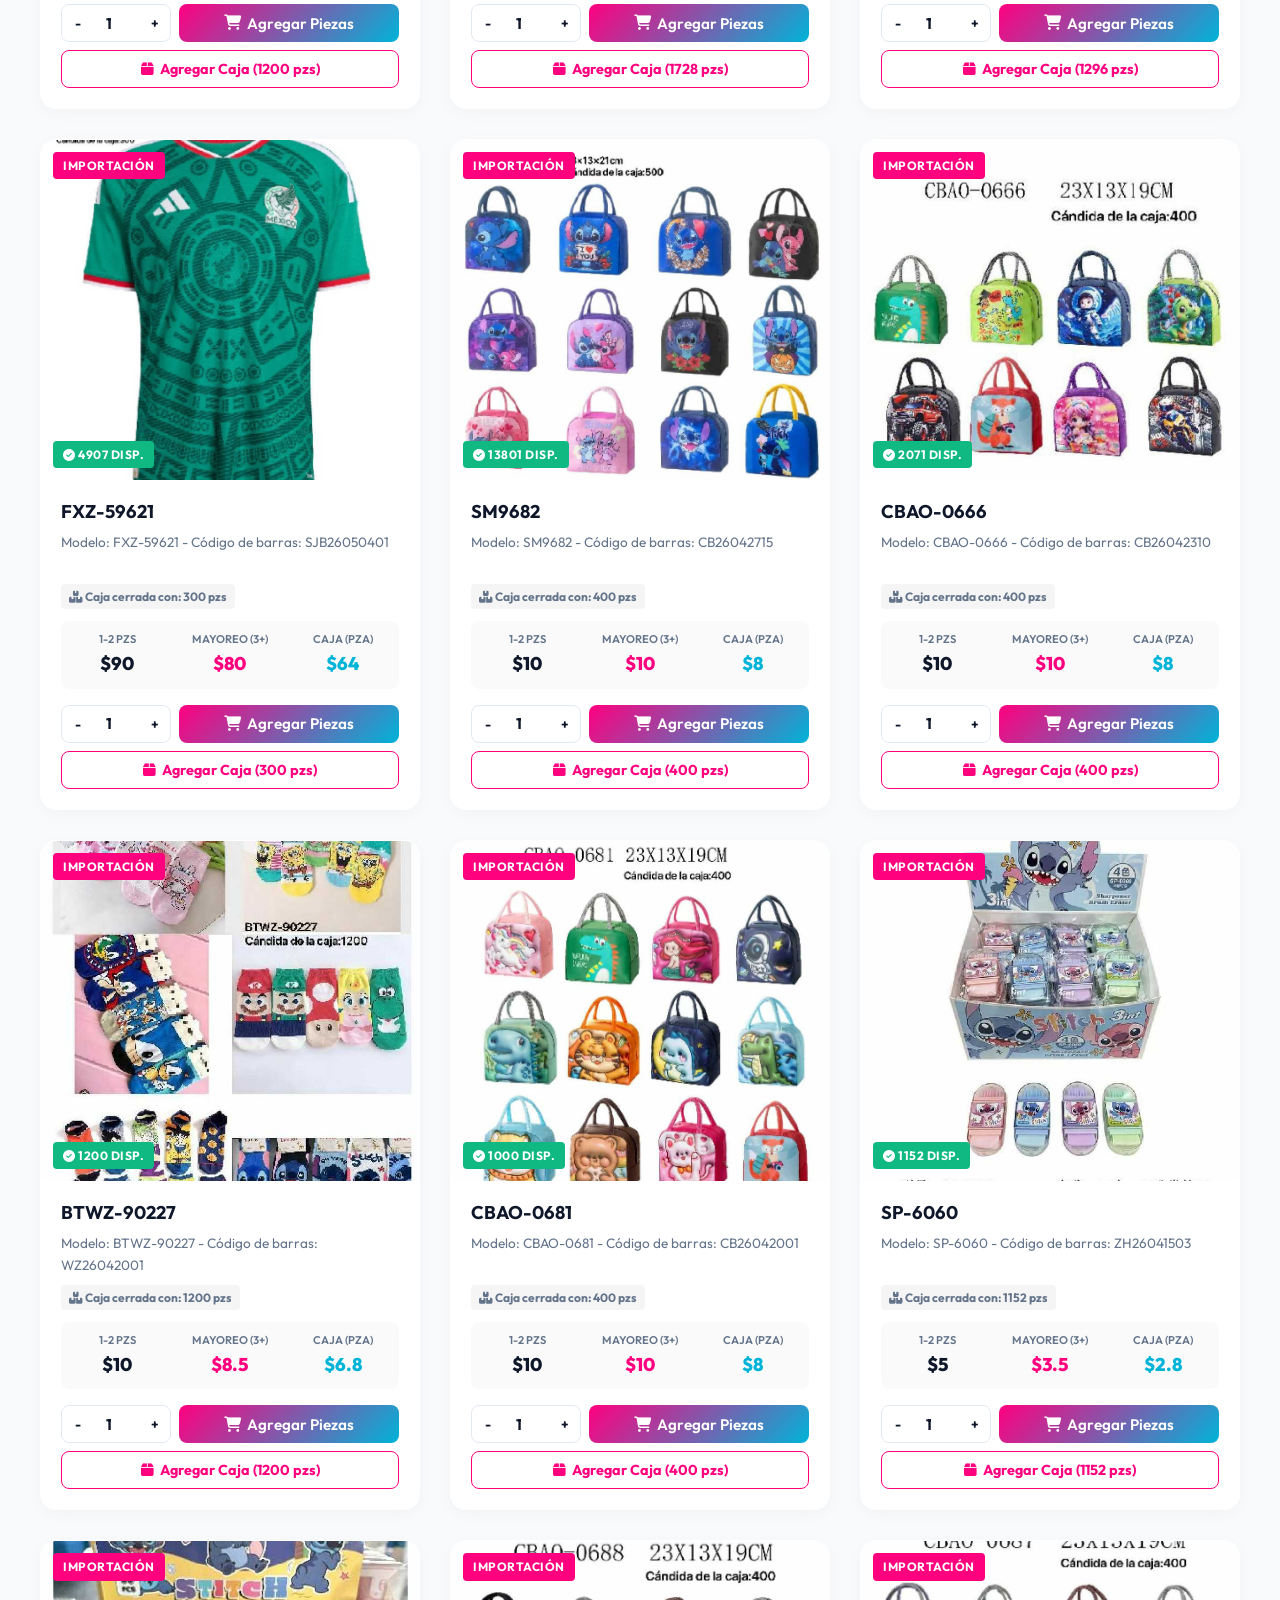
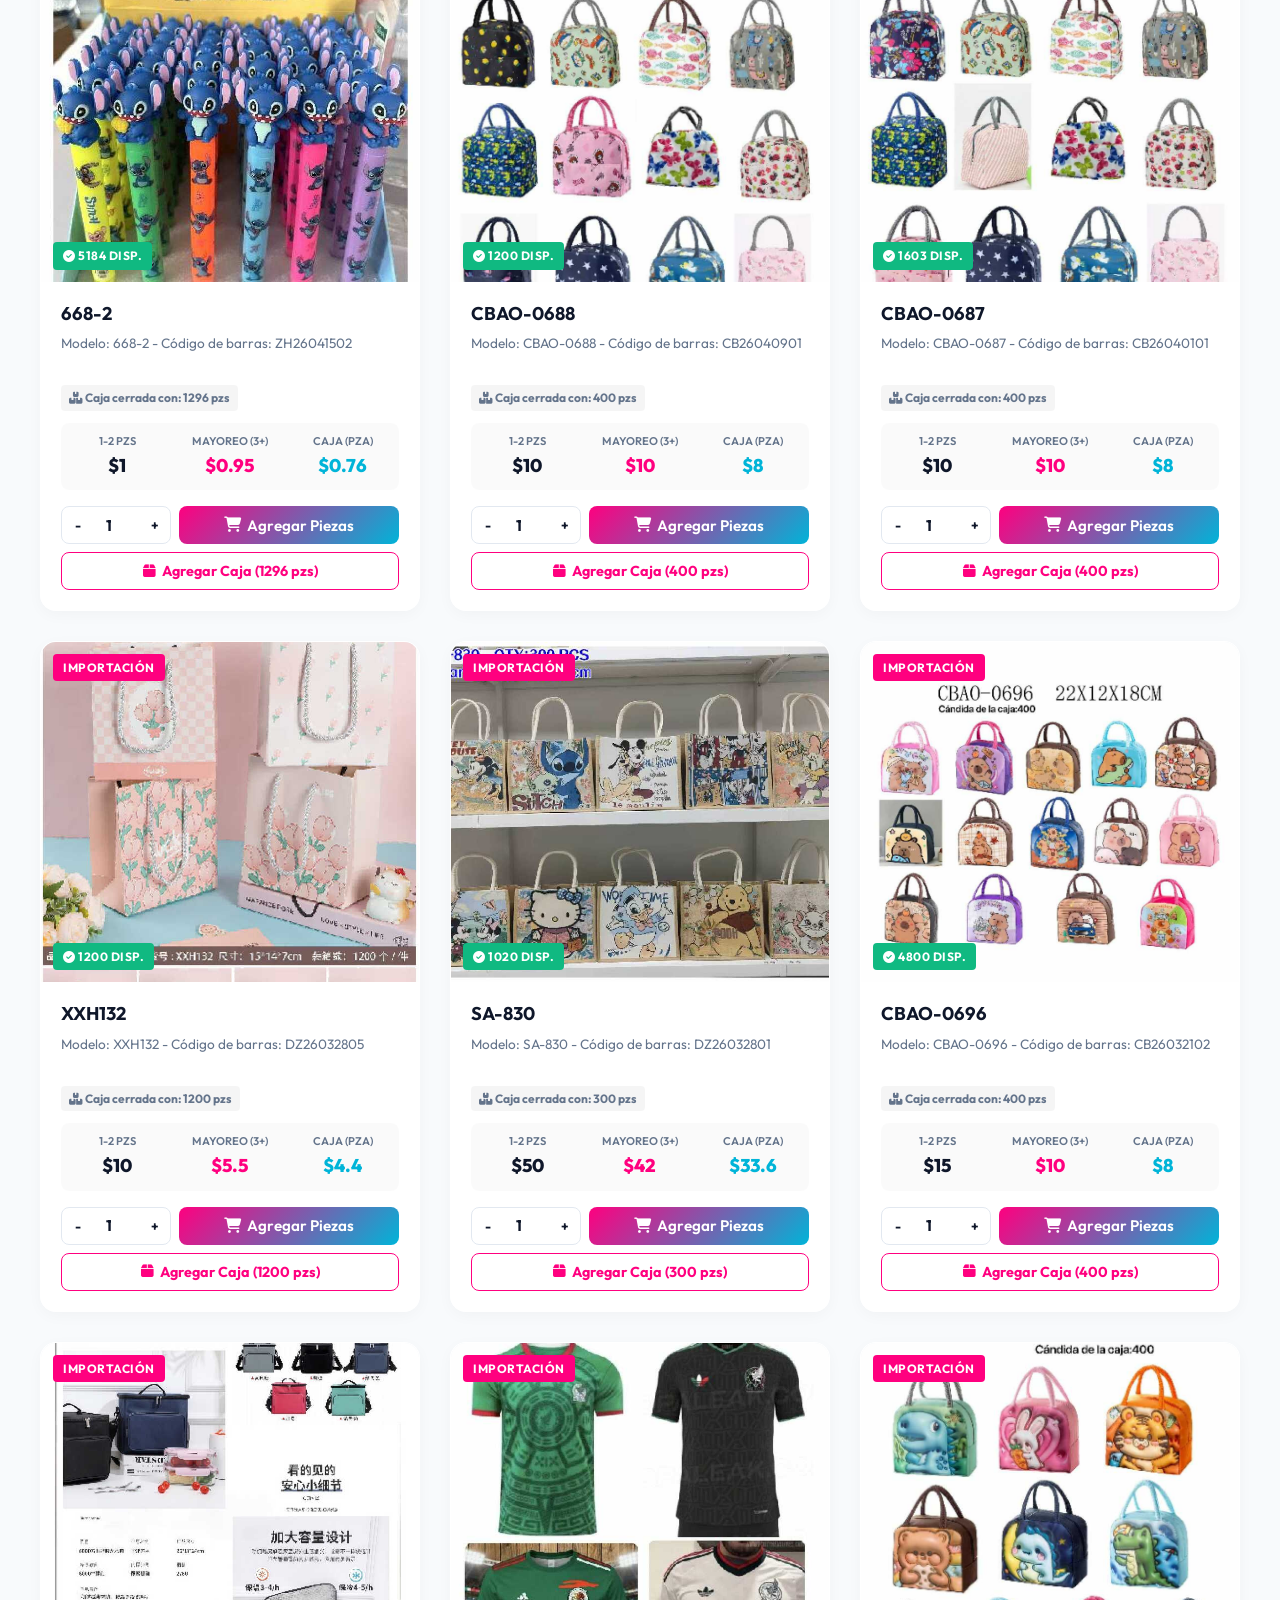
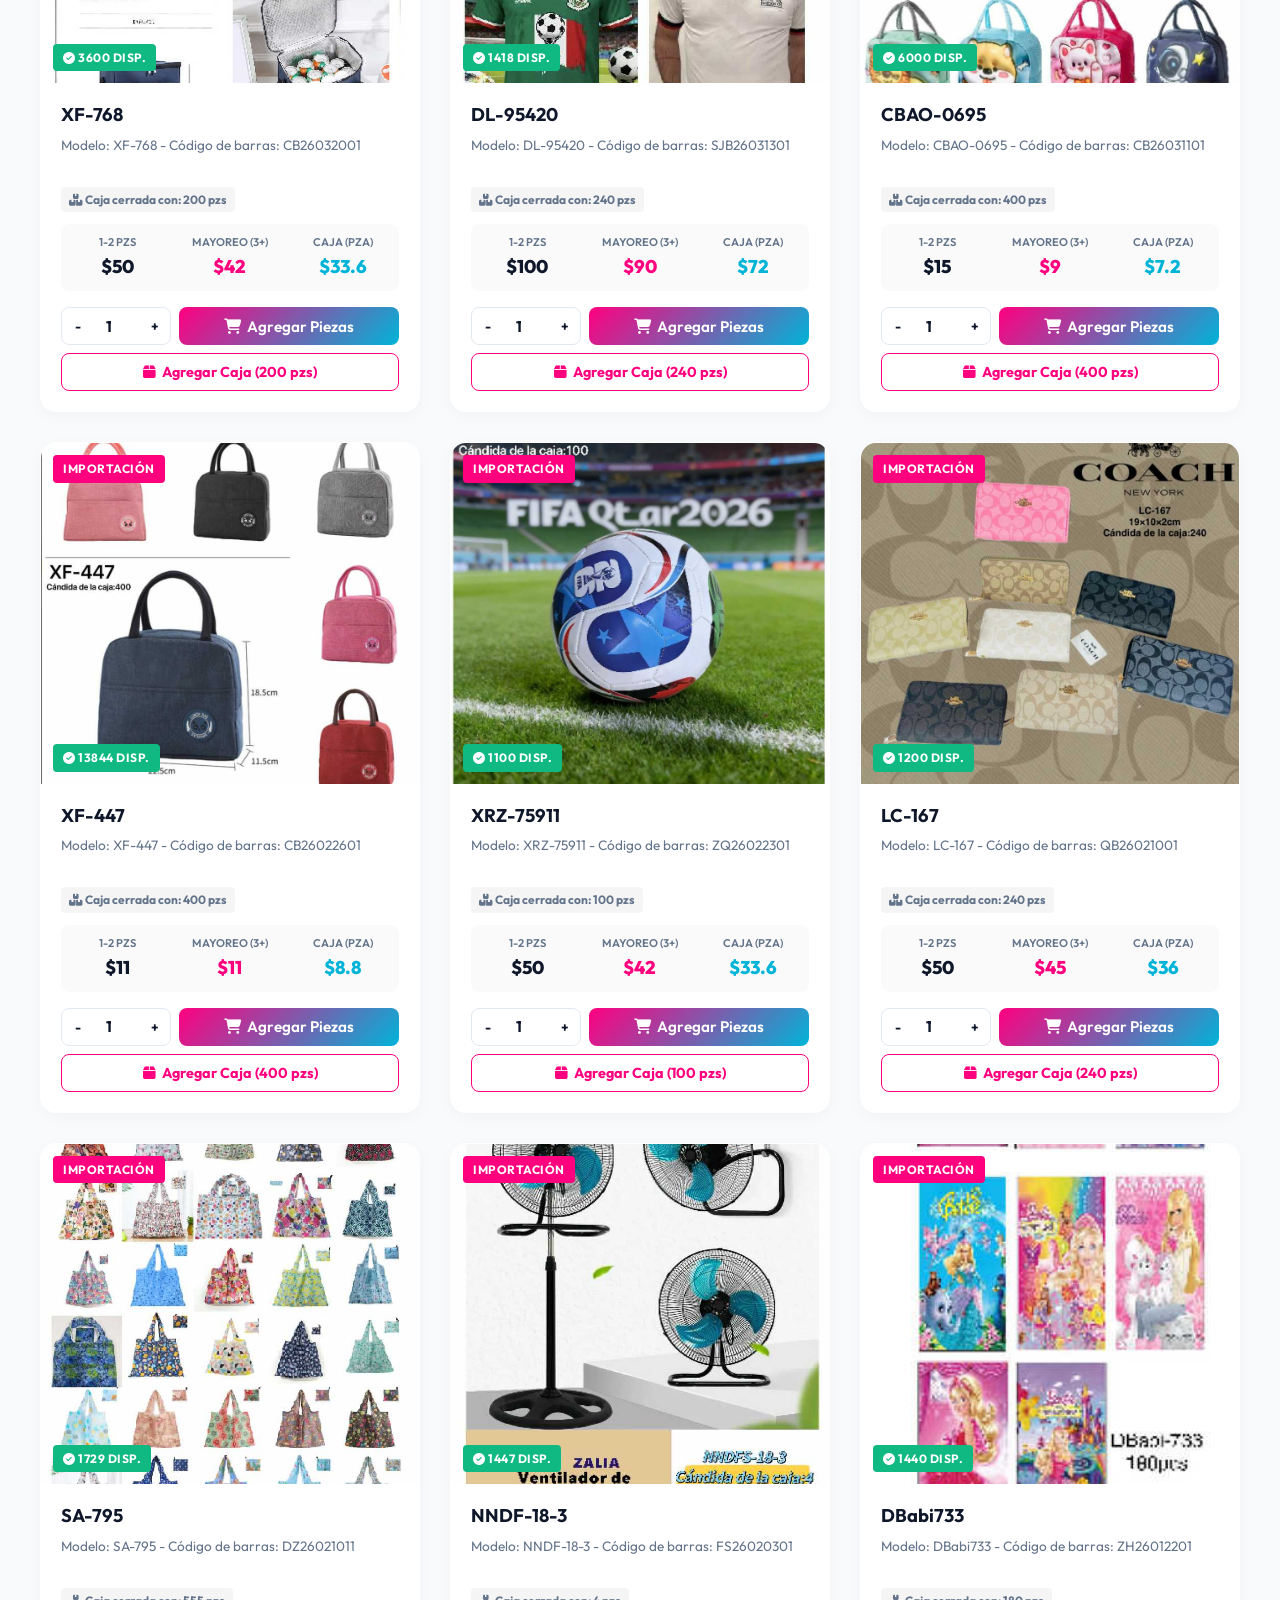
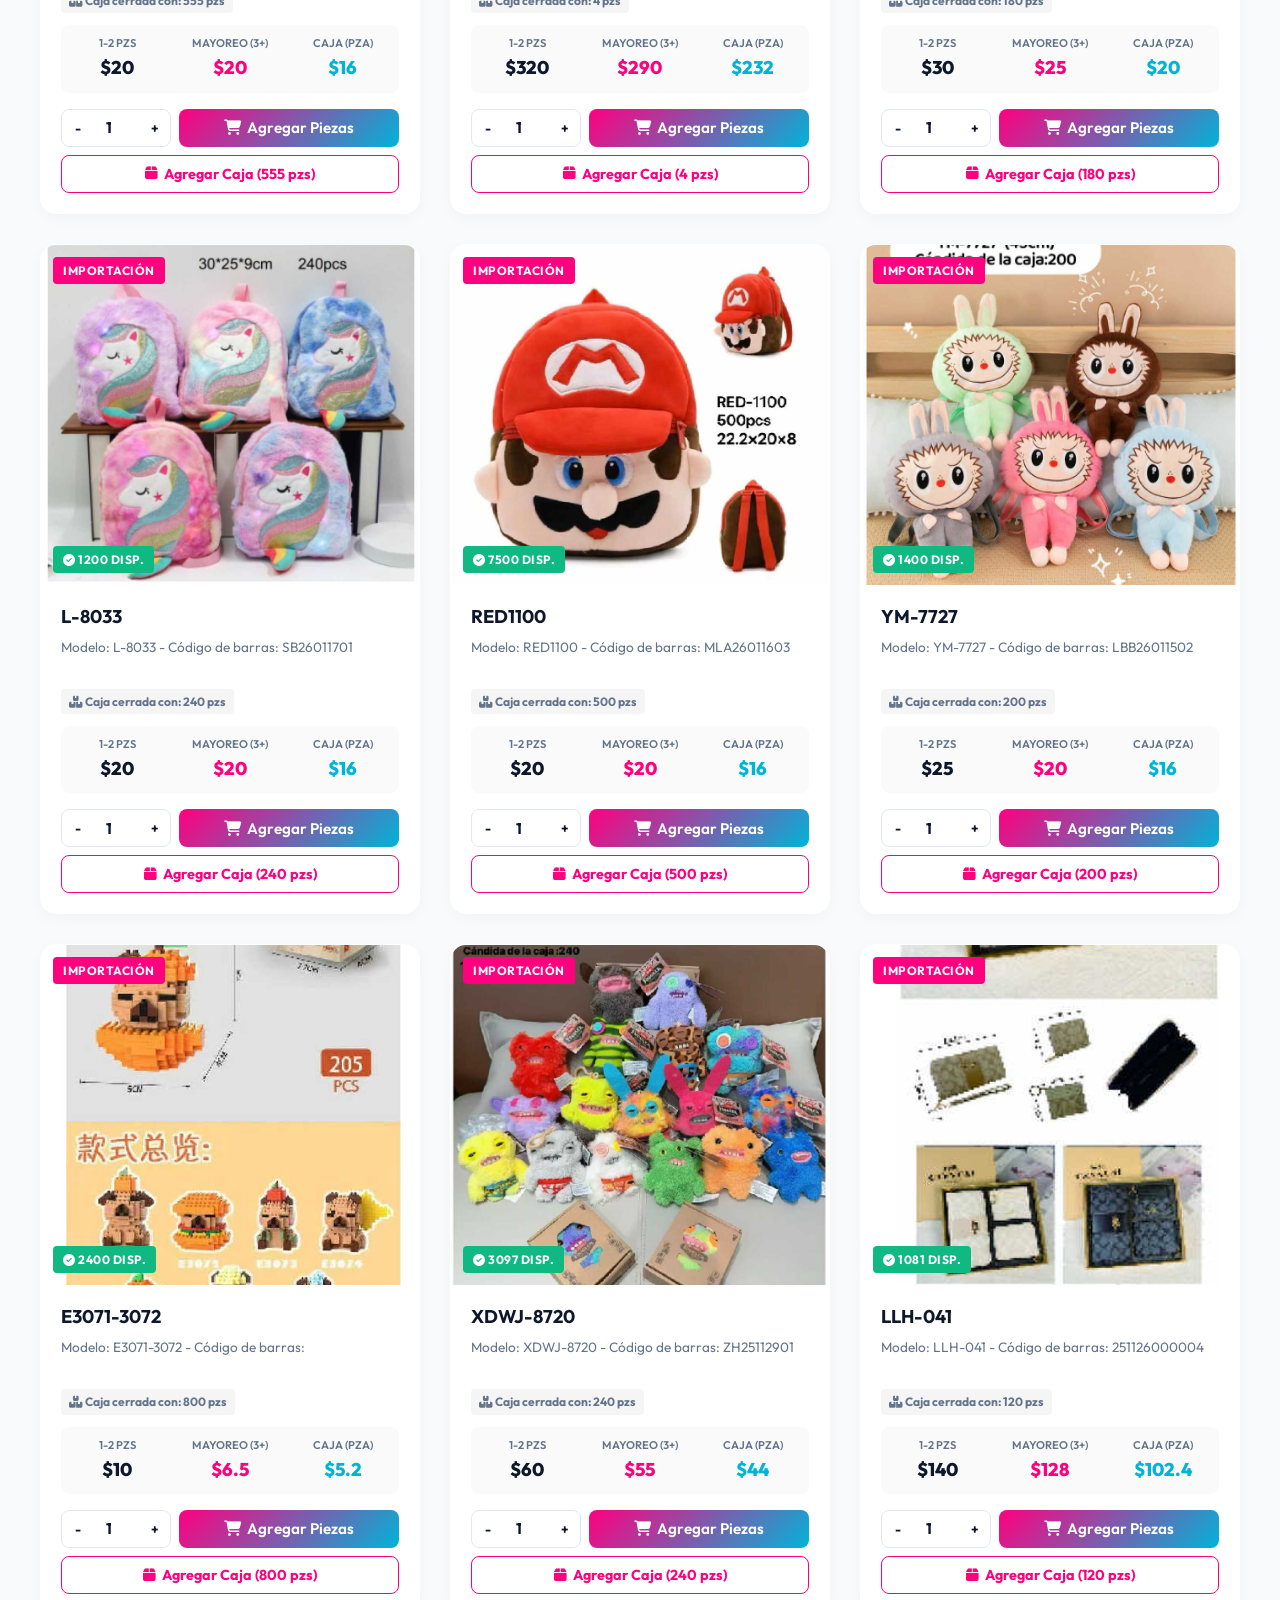
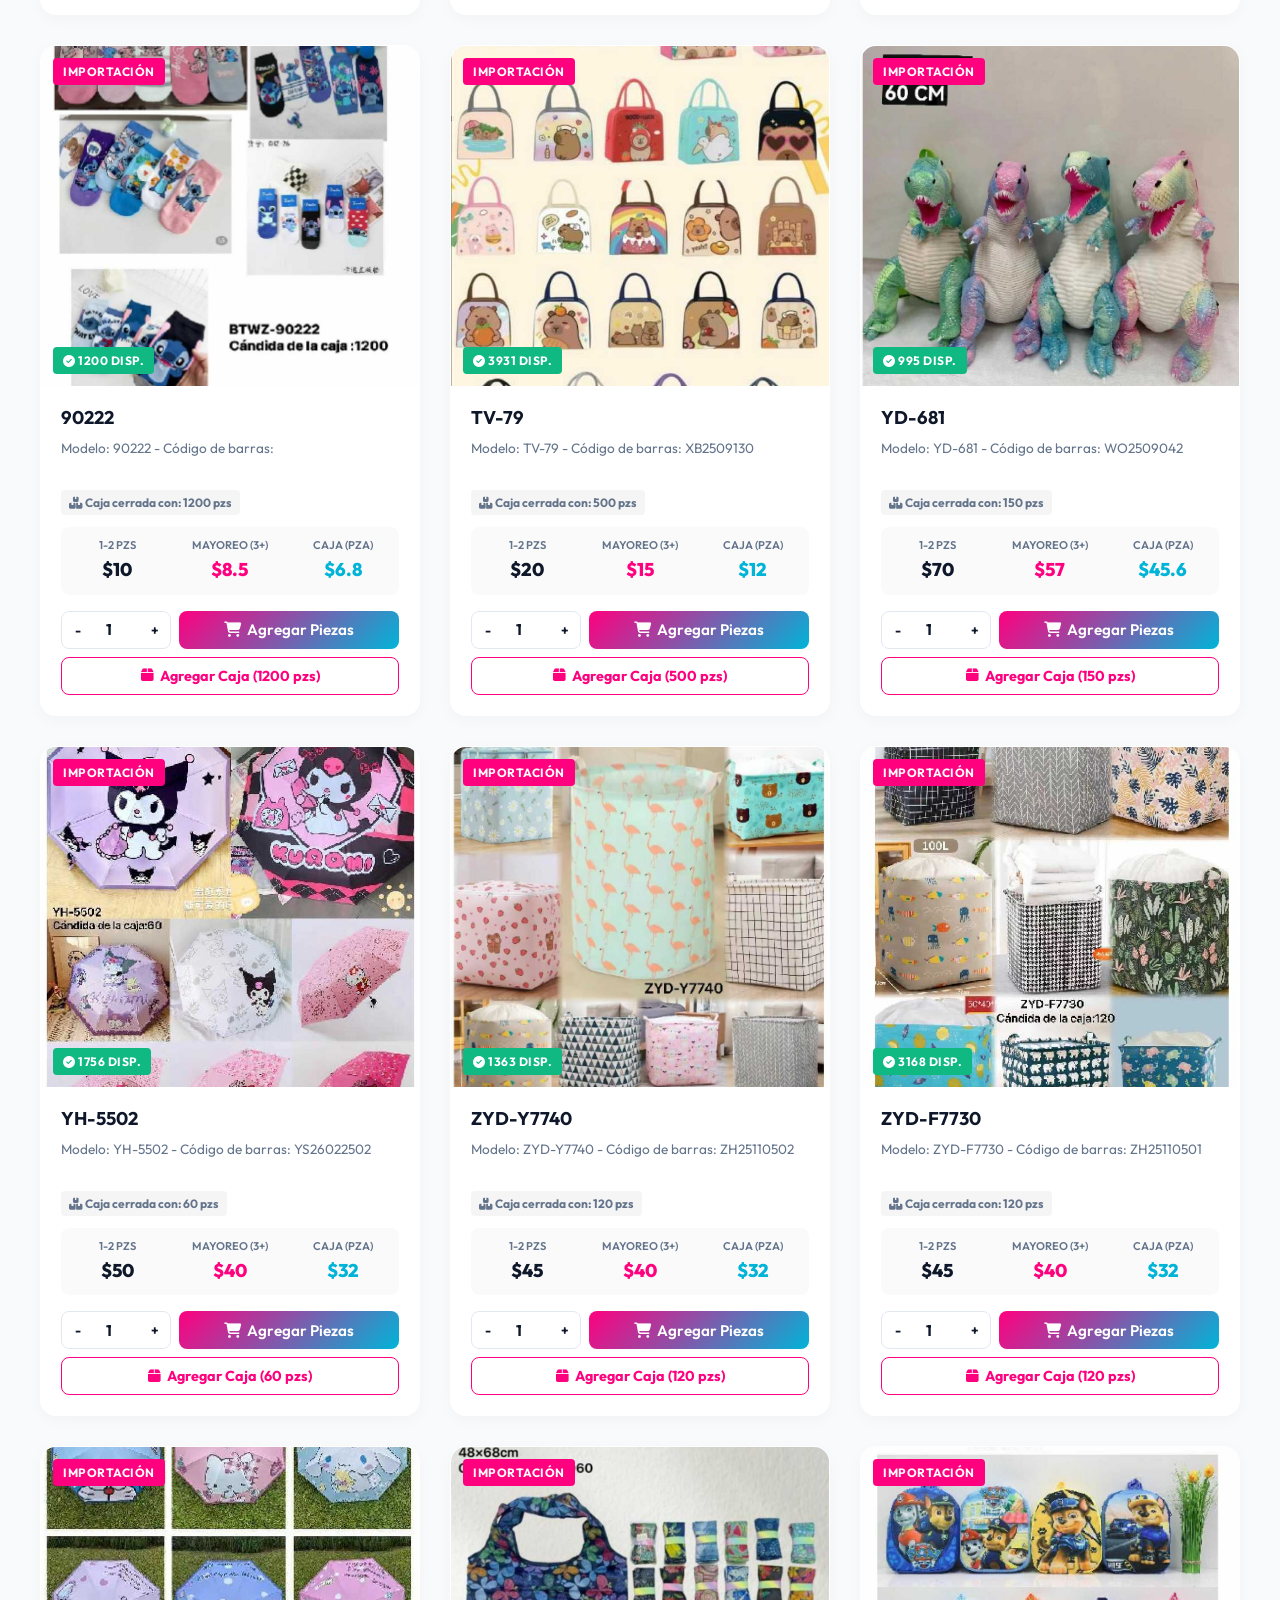
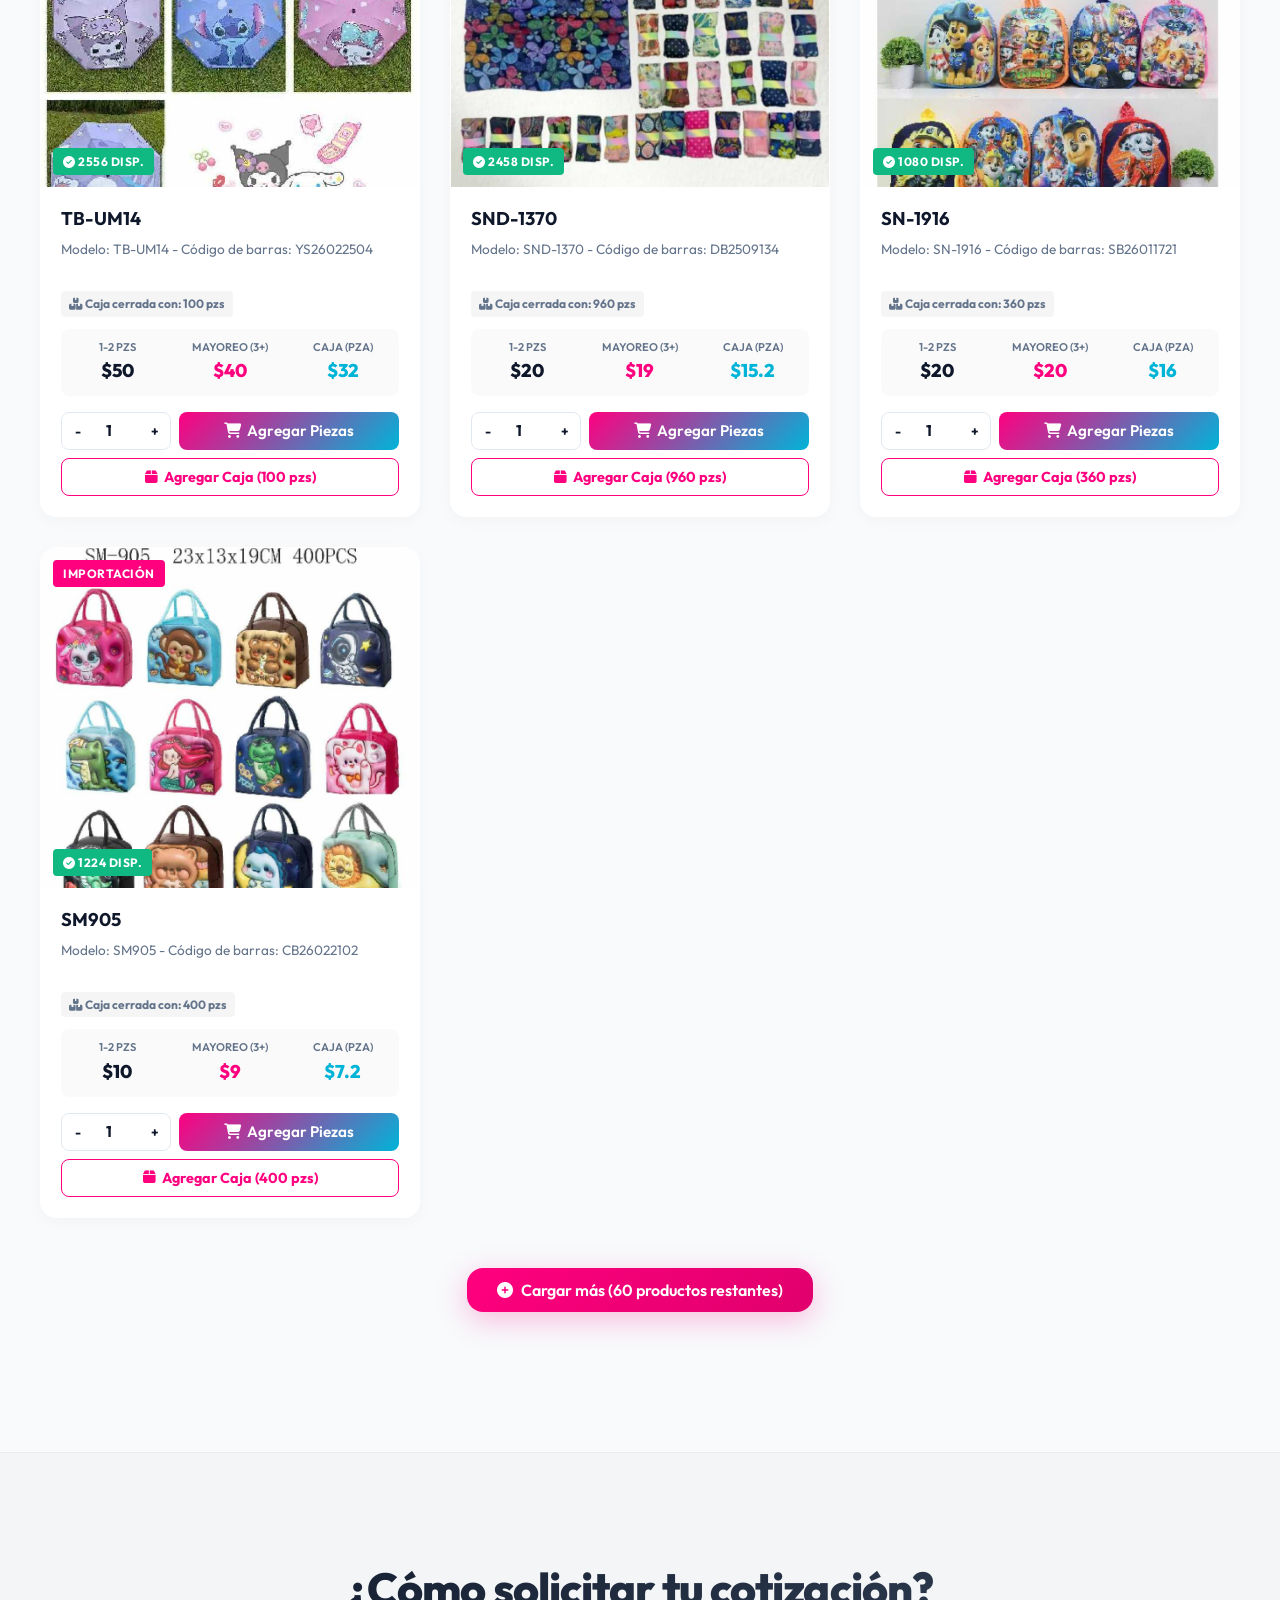
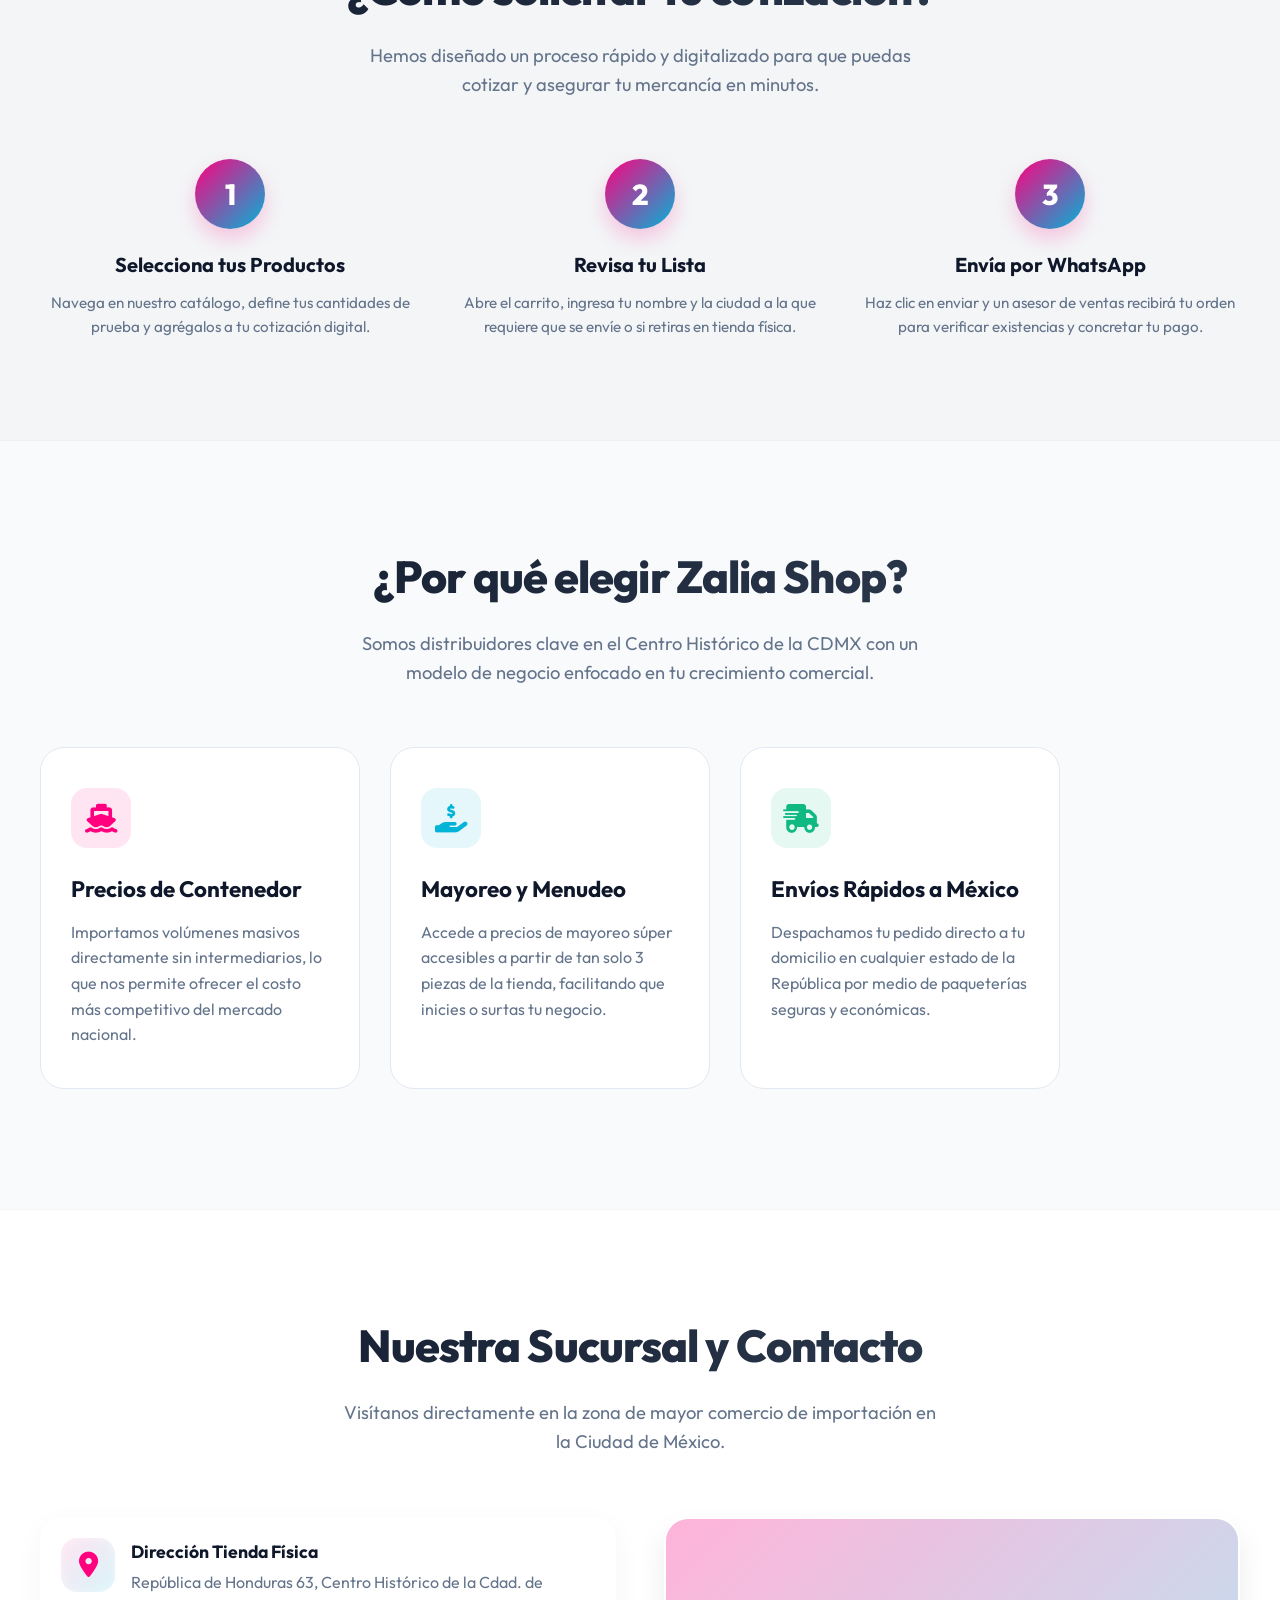
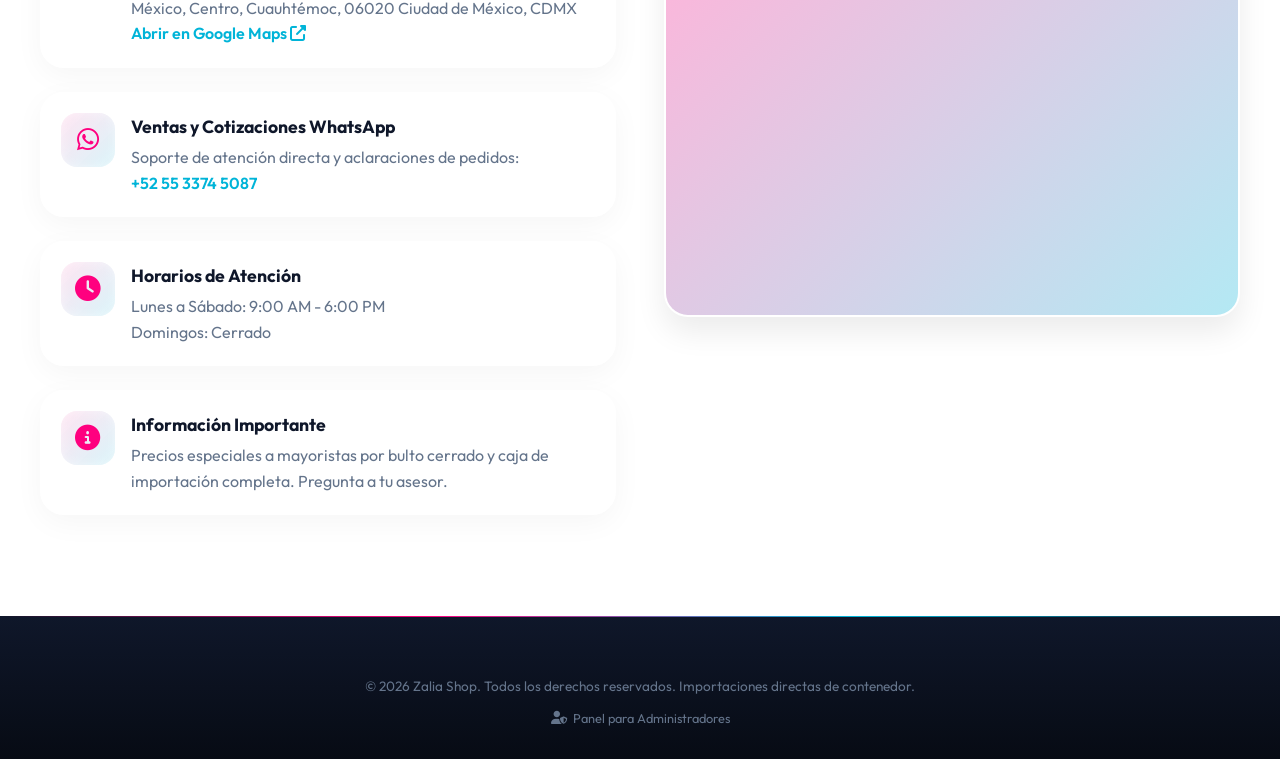
==== commit 8efd9bc9: "✨ Mejoras de diseño, animaciones scroll-reveal y fix centrado móvil hero - Agregados estilos complet" ====
--- a/index.html
+++ b/index.html
@@ -141,7 +141,7 @@
   </section>
 
   <!-- How It Works / Cómo Cotizar -->
-  <section id="como-cotizar" class="section" style="background-color: rgba(0,0,0,0.02); body.dark-mode-active & { background-color: rgba(255,255,255,0.01); }">
+  <section id="como-cotizar" class="section section-alt-bg">
     <div class="container">
       <div class="section-header">
         <h2 data-i18n="how-title">¿Cómo solicitar tu cotización?</h2>
--- a/css/styles.css
+++ b/css/styles.css
@@ -2775,3 +2775,467 @@
     padding: 0 10px;
   }
 }
+
+/* ============================================= */
+/* ===== TIKTOK HERO SECTION PROPER STYLES ===== */
+/* ============================================= */
+
+.tiktok-hero-section {
+  position: relative;
+  padding: 40px 24px 60px;
+  overflow: hidden;
+  background: radial-gradient(ellipse at 20% 50%, rgba(255, 0, 127, 0.06) 0%, transparent 50%),
+              radial-gradient(ellipse at 80% 50%, rgba(0, 180, 216, 0.06) 0%, transparent 50%);
+}
+
+body.dark-mode-active .tiktok-hero-section {
+  background: radial-gradient(ellipse at 20% 50%, rgba(255, 0, 127, 0.1) 0%, transparent 50%),
+              radial-gradient(ellipse at 80% 50%, rgba(0, 180, 216, 0.08) 0%, transparent 50%),
+              var(--dark-bg);
+}
+
+/* Animated background orbs */
+.tiktok-hero-section::before {
+  content: '';
+  position: absolute;
+  width: 400px;
+  height: 400px;
+  background: radial-gradient(circle, rgba(255, 0, 127, 0.12) 0%, transparent 70%);
+  top: -100px;
+  right: -100px;
+  border-radius: 50%;
+  animation: floatOrb1 8s ease-in-out infinite;
+  pointer-events: none;
+  z-index: 0;
+}
+
+.tiktok-hero-section::after {
+  content: '';
+  position: absolute;
+  width: 350px;
+  height: 350px;
+  background: radial-gradient(circle, rgba(0, 180, 216, 0.1) 0%, transparent 70%);
+  bottom: -80px;
+  left: -80px;
+  border-radius: 50%;
+  animation: floatOrb2 10s ease-in-out infinite;
+  pointer-events: none;
+  z-index: 0;
+}
+
+@keyframes floatOrb1 {
+  0%, 100% { transform: translate(0, 0) scale(1); }
+  33% { transform: translate(-30px, 20px) scale(1.1); }
+  66% { transform: translate(20px, -15px) scale(0.95); }
+}
+
+@keyframes floatOrb2 {
+  0%, 100% { transform: translate(0, 0) scale(1); }
+  50% { transform: translate(25px, -20px) scale(1.08); }
+}
+
+.tiktok-hero-container {
+  position: relative;
+  z-index: 1;
+  text-align: center;
+  max-width: 800px;
+  margin: 0 auto;
+}
+
+.tiktok-hero-title {
+  font-size: 2.6rem;
+  font-weight: 800;
+  margin-bottom: 16px;
+  line-height: 1.2;
+  display: flex;
+  align-items: center;
+  justify-content: center;
+  gap: 14px;
+  flex-wrap: wrap;
+}
+
+.tiktok-hero-title .fab.fa-tiktok {
+  font-size: 2.2rem;
+  background: linear-gradient(135deg, #00f2fe, #4facfe, #ff007f);
+  -webkit-background-clip: text;
+  -webkit-text-fill-color: transparent;
+  filter: drop-shadow(0 0 8px rgba(0, 180, 216, 0.3));
+}
+
+.tiktok-hero-desc {
+  font-size: 1.1rem;
+  color: var(--text-muted);
+  max-width: 600px;
+  margin: 0 auto 32px;
+  line-height: 1.7;
+}
+
+body.dark-mode-active .tiktok-hero-desc {
+  color: var(--text-white-muted);
+}
+
+.tiktok-hero-video-wrapper {
+  margin: 0 auto 32px;
+  max-width: 620px;
+  border-radius: var(--border-radius-lg);
+  overflow: hidden;
+}
+
+.tiktok-hero-cta {
+  display: flex;
+  justify-content: center;
+  gap: 16px;
+  flex-wrap: wrap;
+}
+
+.tiktok-hero-cta .btn-primary.btn-lg {
+  padding: 14px 32px;
+  font-size: 1.05rem;
+  border-radius: 50px;
+  gap: 10px;
+  box-shadow: 0 8px 25px rgba(255, 0, 127, 0.3);
+  position: relative;
+  overflow: hidden;
+}
+
+.tiktok-hero-cta .btn-primary.btn-lg::before {
+  content: '';
+  position: absolute;
+  top: 0;
+  left: -100%;
+  width: 100%;
+  height: 100%;
+  background: linear-gradient(90deg, transparent, rgba(255,255,255,0.2), transparent);
+  animation: shimmerBtn 3s infinite;
+}
+
+@keyframes shimmerBtn {
+  0% { left: -100%; }
+  100% { left: 100%; }
+}
+
+/* ============================================= */
+/* ===== SCROLL REVEAL ANIMATION SYSTEM ======== */
+/* ============================================= */
+
+.scroll-reveal {
+  opacity: 0;
+  transform: translateY(40px);
+  transition: opacity 0.8s cubic-bezier(0.16, 1, 0.3, 1),
+              transform 0.8s cubic-bezier(0.16, 1, 0.3, 1);
+  will-change: opacity, transform;
+}
+
+.scroll-reveal.revealed {
+  opacity: 1;
+  transform: translateY(0);
+}
+
+/* Special reveal variants for different elements */
+.prop-card.scroll-reveal {
+  transform: translateY(50px) scale(0.96);
+  transition: opacity 0.7s cubic-bezier(0.16, 1, 0.3, 1),
+              transform 0.7s cubic-bezier(0.16, 1, 0.3, 1),
+              box-shadow 0.3s cubic-bezier(0.4, 0, 0.2, 1),
+              border-color 0.3s cubic-bezier(0.4, 0, 0.2, 1);
+}
+
+.prop-card.scroll-reveal.revealed {
+  transform: translateY(0) scale(1);
+}
+
+.step-item.scroll-reveal {
+  transform: translateY(30px) scale(0.95);
+  transition: opacity 0.6s cubic-bezier(0.16, 1, 0.3, 1),
+              transform 0.6s cubic-bezier(0.16, 1, 0.3, 1);
+}
+
+.step-item.scroll-reveal.revealed {
+  transform: translateY(0) scale(1);
+}
+
+.info-item.scroll-reveal {
+  transform: translateX(-30px);
+  transition: opacity 0.6s cubic-bezier(0.16, 1, 0.3, 1),
+              transform 0.6s cubic-bezier(0.16, 1, 0.3, 1),
+              box-shadow 0.3s cubic-bezier(0.4, 0, 0.2, 1),
+              border-color 0.3s cubic-bezier(0.4, 0, 0.2, 1);
+}
+
+.info-item.scroll-reveal.revealed {
+  transform: translateX(0);
+}
+
+.map-wrapper.scroll-reveal {
+  transform: translateY(30px) scale(0.98);
+  transition: opacity 0.8s cubic-bezier(0.16, 1, 0.3, 1),
+              transform 0.8s cubic-bezier(0.16, 1, 0.3, 1);
+}
+
+.map-wrapper.scroll-reveal.revealed {
+  transform: translateY(0) scale(1);
+}
+
+.tiktok-hero-title.scroll-reveal {
+  transform: translateY(30px) scale(0.95);
+  transition: opacity 0.7s cubic-bezier(0.16, 1, 0.3, 1),
+              transform 0.7s cubic-bezier(0.16, 1, 0.3, 1);
+}
+
+.tiktok-hero-title.scroll-reveal.revealed {
+  transform: translateY(0) scale(1);
+}
+
+.tiktok-hero-video-wrapper.scroll-reveal {
+  transform: translateY(40px) scale(0.95);
+  transition: opacity 0.9s cubic-bezier(0.16, 1, 0.3, 1),
+              transform 0.9s cubic-bezier(0.16, 1, 0.3, 1);
+}
+
+.tiktok-hero-video-wrapper.scroll-reveal.revealed {
+  transform: translateY(0) scale(1);
+}
+
+/* ============================================= */
+/* ===== ENHANCED DESIGN IMPROVEMENTS ========== */
+/* ============================================= */
+
+/* Enhanced top banner with animation */
+.top-banner {
+  background: linear-gradient(90deg, var(--primary), var(--secondary), var(--primary));
+  background-size: 200% auto;
+  animation: bannerGradient 6s linear infinite;
+}
+
+@keyframes bannerGradient {
+  0% { background-position: 0% center; }
+  100% { background-position: 200% center; }
+}
+
+/* Alternating section background */
+.section-alt-bg {
+  background-color: rgba(0, 0, 0, 0.02);
+}
+
+body.dark-mode-active .section-alt-bg {
+  background-color: rgba(255, 255, 255, 0.01);
+}
+
+/* Section divider glow effect */
+.section + .section {
+  border-top: 1px solid rgba(0, 0, 0, 0.04);
+}
+
+body.dark-mode-active .section + .section {
+  border-top: 1px solid rgba(255, 255, 255, 0.03);
+}
+
+/* Enhanced section headers */
+.section-header h2 {
+  background: linear-gradient(135deg, var(--text-dark) 0%, #334155 100%);
+  -webkit-background-clip: text;
+  -webkit-text-fill-color: transparent;
+  letter-spacing: -0.02em;
+}
+
+body.dark-mode-active .section-header h2 {
+  background: linear-gradient(135deg, #ffffff 0%, #cbd5e1 100%);
+  -webkit-background-clip: text;
+  -webkit-text-fill-color: transparent;
+}
+
+/* Step number pulse animation */
+.step-number {
+  position: relative;
+}
+
+.step-number::after {
+  content: '';
+  position: absolute;
+  inset: -4px;
+  border-radius: 50%;
+  background: linear-gradient(135deg, var(--primary), var(--secondary));
+  opacity: 0;
+  z-index: -1;
+  animation: stepPulse 3s ease-in-out infinite;
+}
+
+@keyframes stepPulse {
+  0%, 100% { opacity: 0; transform: scale(1); }
+  50% { opacity: 0.15; transform: scale(1.15); }
+}
+
+.step-item:nth-child(2) .step-number::after {
+  animation-delay: 1s;
+}
+
+.step-item:nth-child(3) .step-number::after {
+  animation-delay: 2s;
+}
+
+/* Enhanced prop-card third child icon color */
+.prop-card:nth-child(3) .prop-icon {
+  background: rgba(16, 185, 129, 0.1);
+  color: #10b981;
+}
+
+/* Product card enhanced hover glow */
+.product-card:hover {
+  box-shadow: 0 20px 40px rgba(0, 180, 216, 0.12),
+              0 0 0 1px rgba(0, 180, 216, 0.2);
+}
+
+body.dark-mode-active .product-card:hover {
+  box-shadow: 0 20px 40px rgba(0, 180, 216, 0.15),
+              0 0 0 1px rgba(0, 180, 216, 0.25),
+              inset 0 1px 0 rgba(255, 255, 255, 0.05);
+}
+
+/* Enhanced floating cart button with breathing animation */
+.floating-cart-btn {
+  animation: cartBreathe 3s ease-in-out infinite;
+}
+
+@keyframes cartBreathe {
+  0%, 100% { box-shadow: 0 10px 25px rgba(255, 0, 127, 0.4); }
+  50% { box-shadow: 0 10px 35px rgba(255, 0, 127, 0.6), 0 0 20px rgba(255, 0, 127, 0.2); }
+}
+
+.floating-cart-btn:hover {
+  animation: none;
+}
+
+/* Enhanced map wrapper design */
+.map-wrapper {
+  border: 2px solid transparent;
+  background-clip: padding-box;
+  position: relative;
+}
+
+.map-wrapper::before {
+  content: '';
+  position: absolute;
+  inset: -2px;
+  border-radius: calc(var(--border-radius-lg) + 2px);
+  background: linear-gradient(135deg, var(--primary), var(--secondary));
+  z-index: -1;
+  opacity: 0.3;
+  transition: opacity 0.3s ease;
+}
+
+.map-wrapper:hover::before {
+  opacity: 0.6;
+}
+
+/* Footer enhanced styling */
+footer {
+  background: linear-gradient(180deg, #0f172a 0%, #070b14 100%);
+  position: relative;
+}
+
+footer::before {
+  content: '';
+  position: absolute;
+  top: 0;
+  left: 0;
+  right: 0;
+  height: 1px;
+  background: linear-gradient(90deg, transparent, var(--primary), var(--secondary), transparent);
+}
+
+/* ============================================= */
+/* ===== MOBILE HERO FIX & RESPONSIVE ========== */
+/* ============================================= */
+
+@media (max-width: 992px) {
+  .tiktok-hero-title {
+    font-size: 2.2rem;
+  }
+}
+
+@media (max-width: 768px) {
+  .tiktok-hero-section {
+    padding: 30px 16px 40px;
+  }
+
+  .tiktok-hero-title {
+    font-size: 2rem;
+    text-align: center;
+    justify-content: center;
+  }
+
+  .tiktok-hero-desc {
+    text-align: center;
+    font-size: 1rem;
+    padding: 0 8px;
+  }
+
+  .tiktok-hero-cta {
+    justify-content: center;
+  }
+
+  .tiktok-hero-cta .btn-primary.btn-lg {
+    width: 100%;
+    max-width: 320px;
+    justify-content: center;
+  }
+
+  /* Fix: ensure all hero content is centered on mobile */
+  .tiktok-hero-container {
+    text-align: center;
+    padding: 0 8px;
+  }
+}
+
+@media (max-width: 480px) {
+  .tiktok-hero-title {
+    font-size: 1.7rem;
+    line-height: 1.25;
+    gap: 8px;
+  }
+
+  .tiktok-hero-title .fab.fa-tiktok {
+    font-size: 1.6rem;
+  }
+
+  .tiktok-hero-desc {
+    font-size: 0.95rem;
+    padding: 0 4px;
+    margin-bottom: 24px;
+  }
+
+  .tiktok-hero-section::before,
+  .tiktok-hero-section::after {
+    display: none;
+  }
+}
+
+/* Prefers reduced motion */
+@media (prefers-reduced-motion: reduce) {
+  .scroll-reveal {
+    opacity: 1;
+    transform: none;
+    transition: none;
+  }
+
+  .floating-cart-btn {
+    animation: none;
+  }
+
+  .top-banner {
+    animation: none;
+  }
+
+  .tiktok-hero-section::before,
+  .tiktok-hero-section::after {
+    animation: none;
+  }
+
+  .step-number::after {
+    animation: none;
+  }
+
+  .tiktok-hero-cta .btn-primary.btn-lg::before {
+    animation: none;
+  }
+}
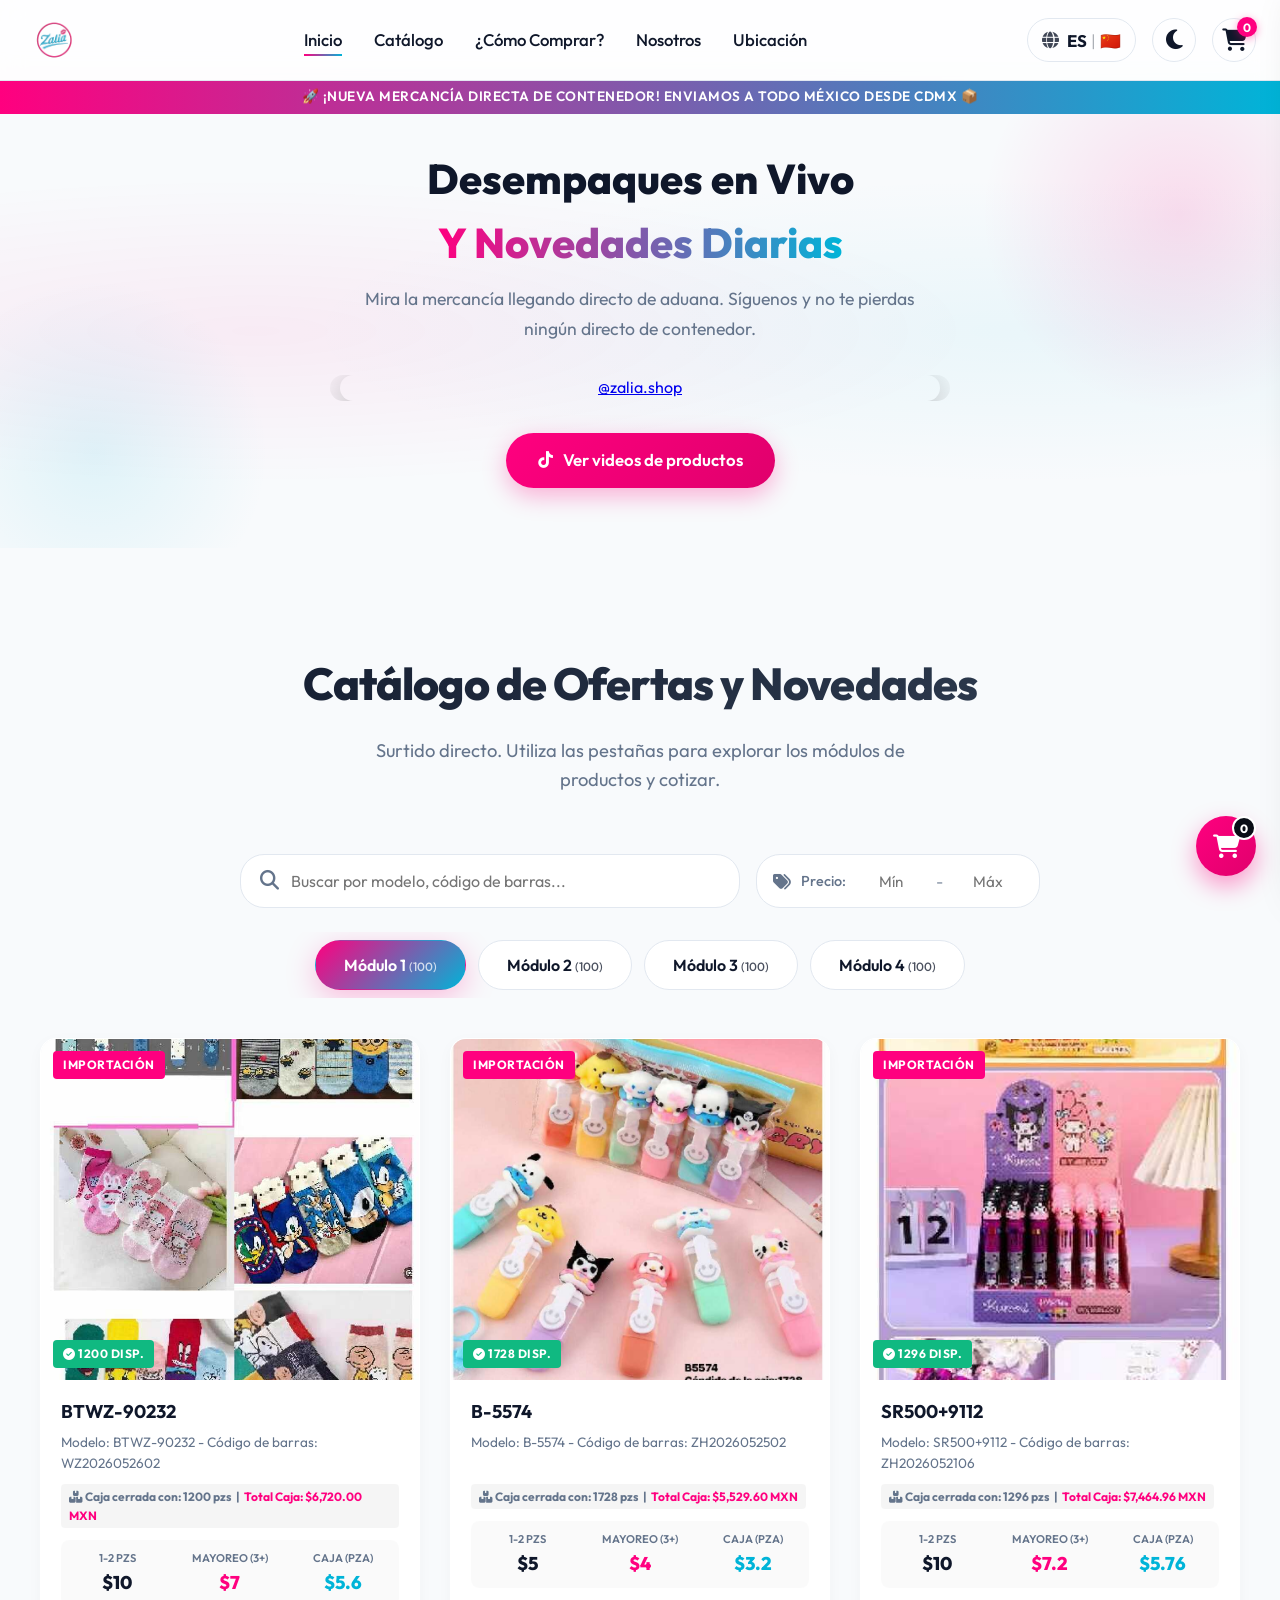
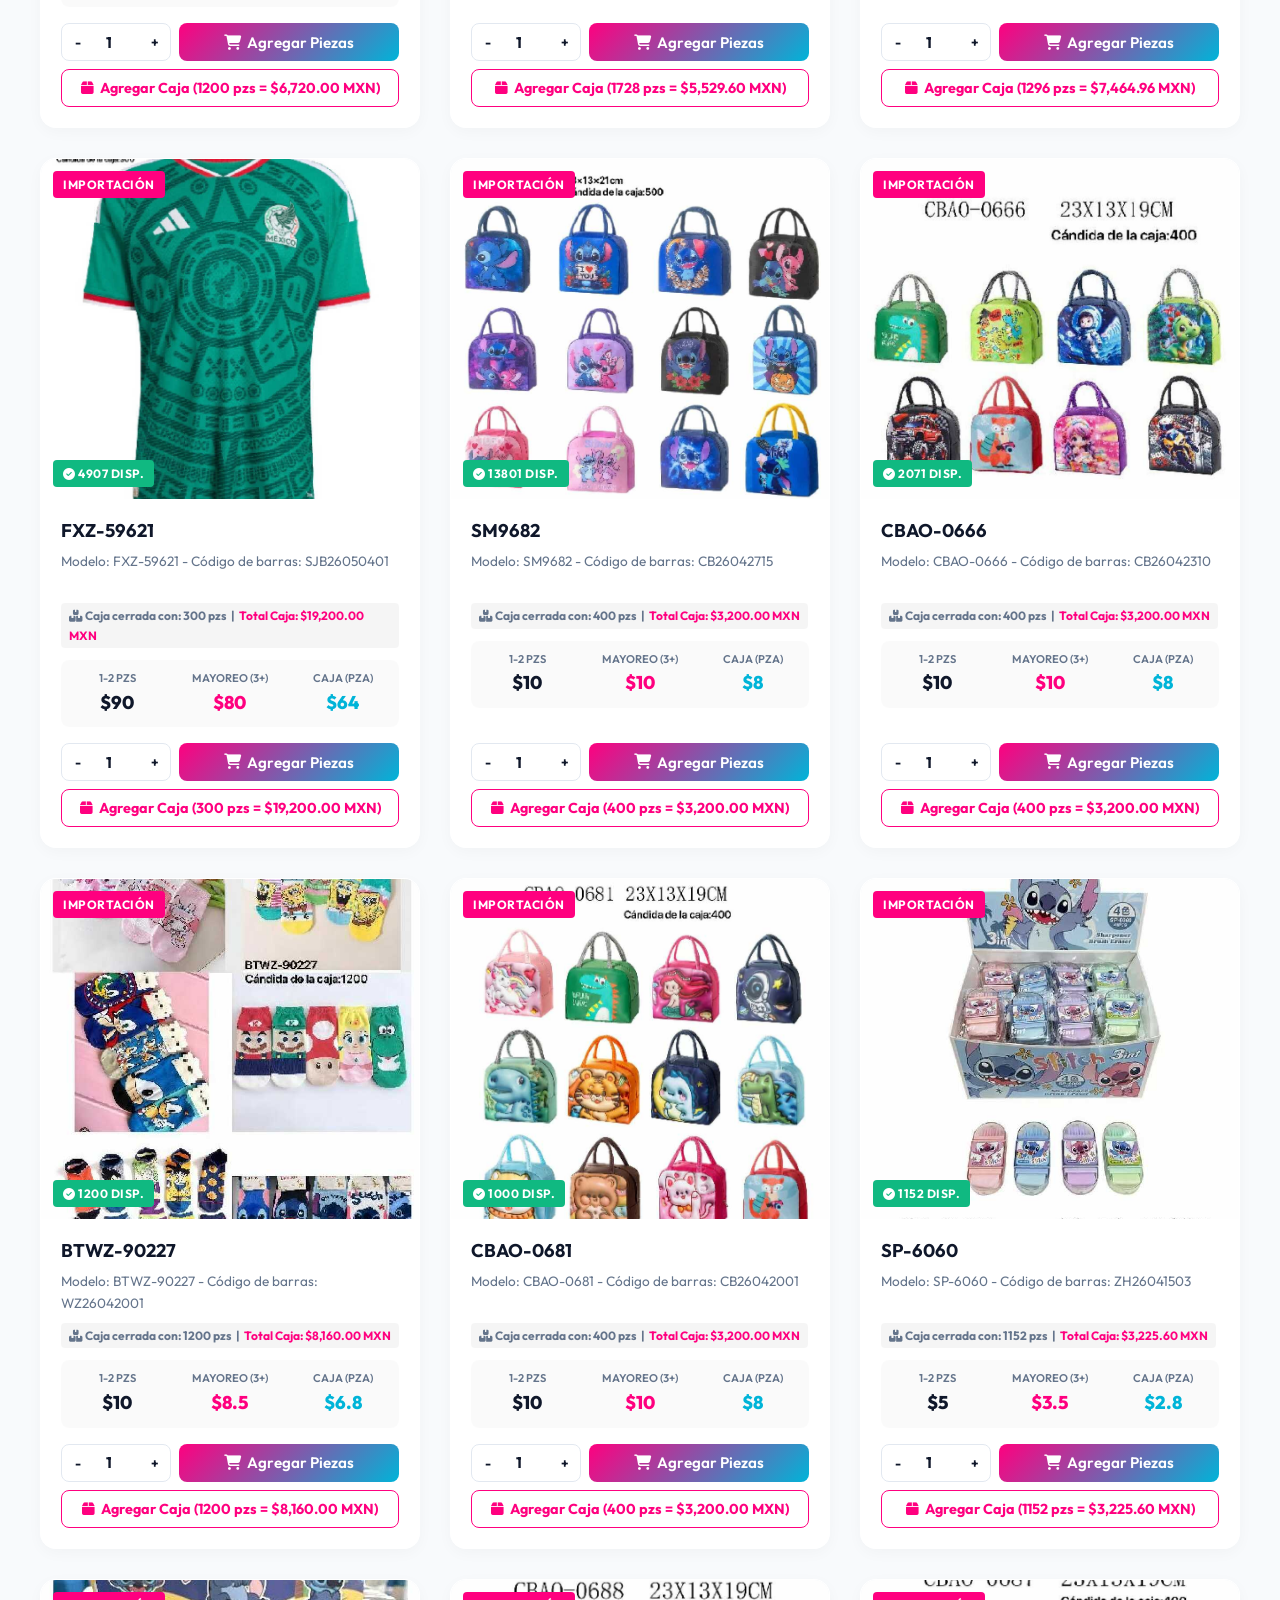
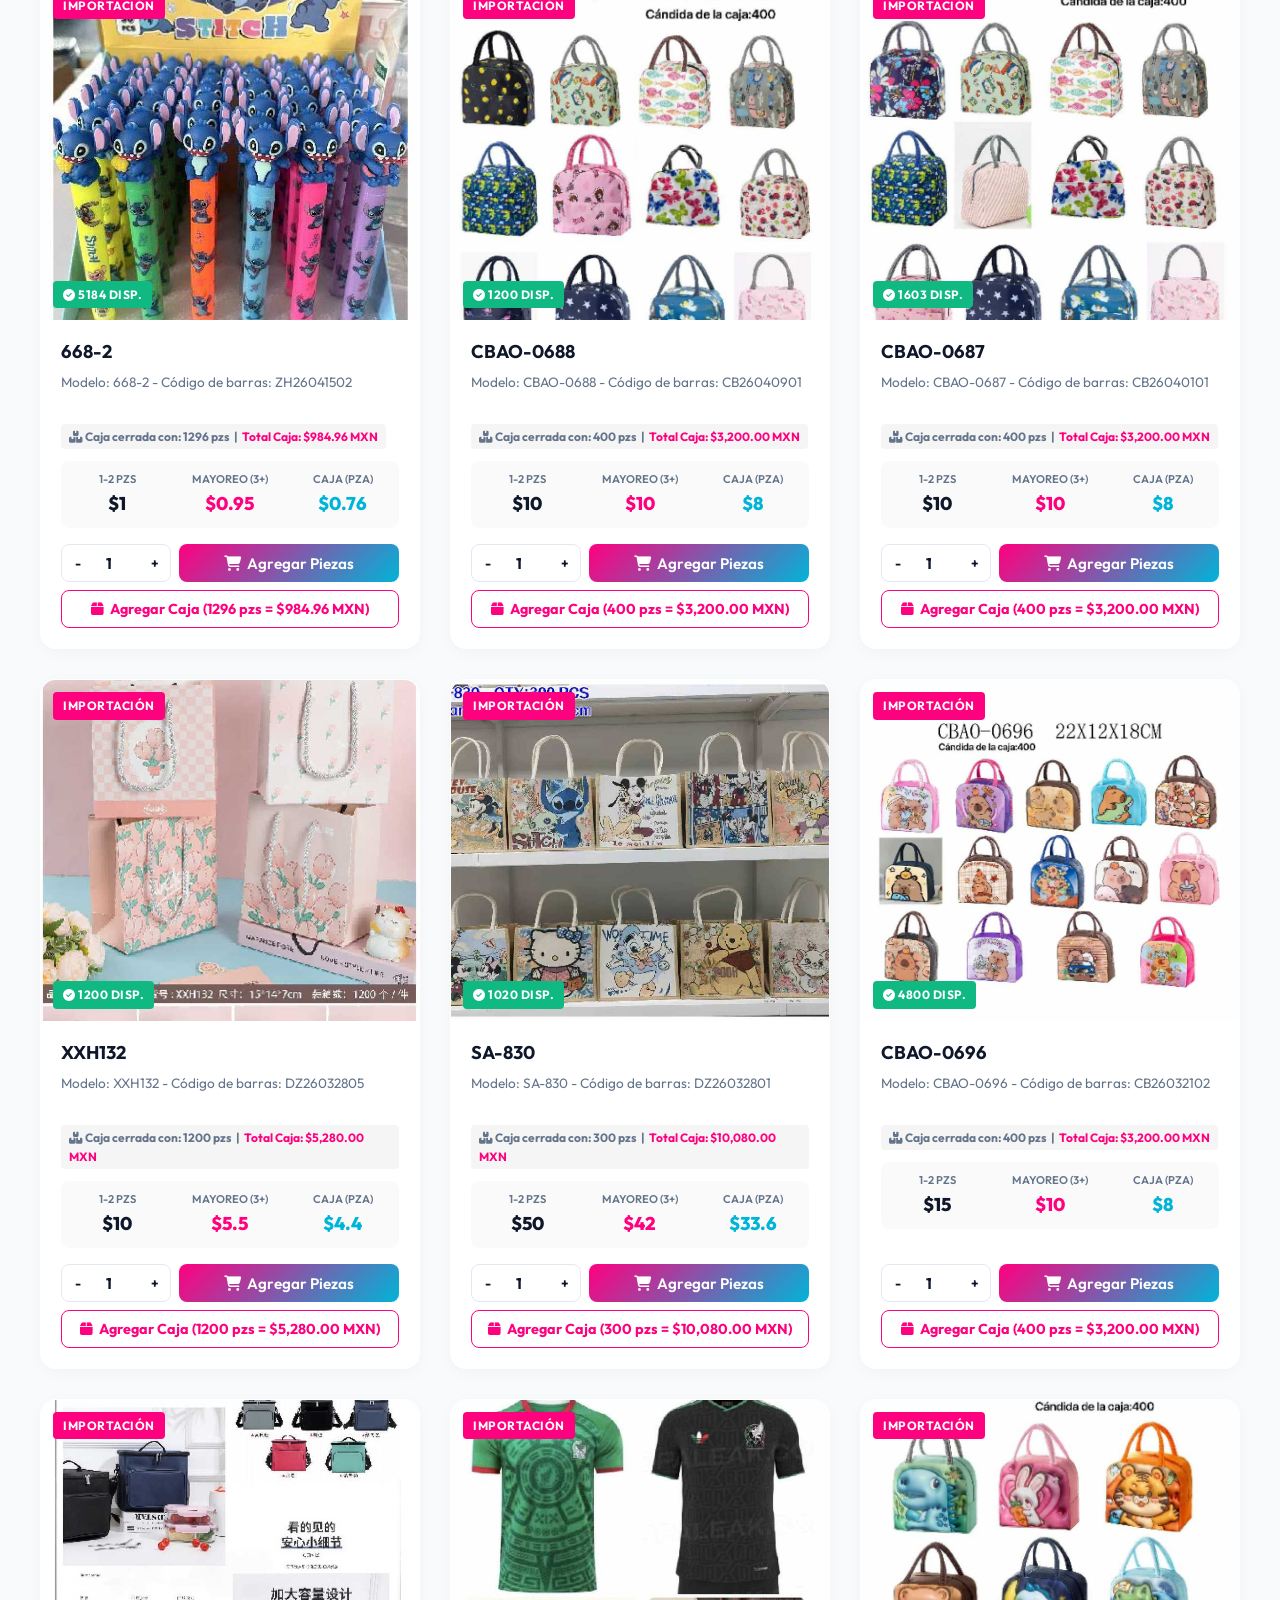
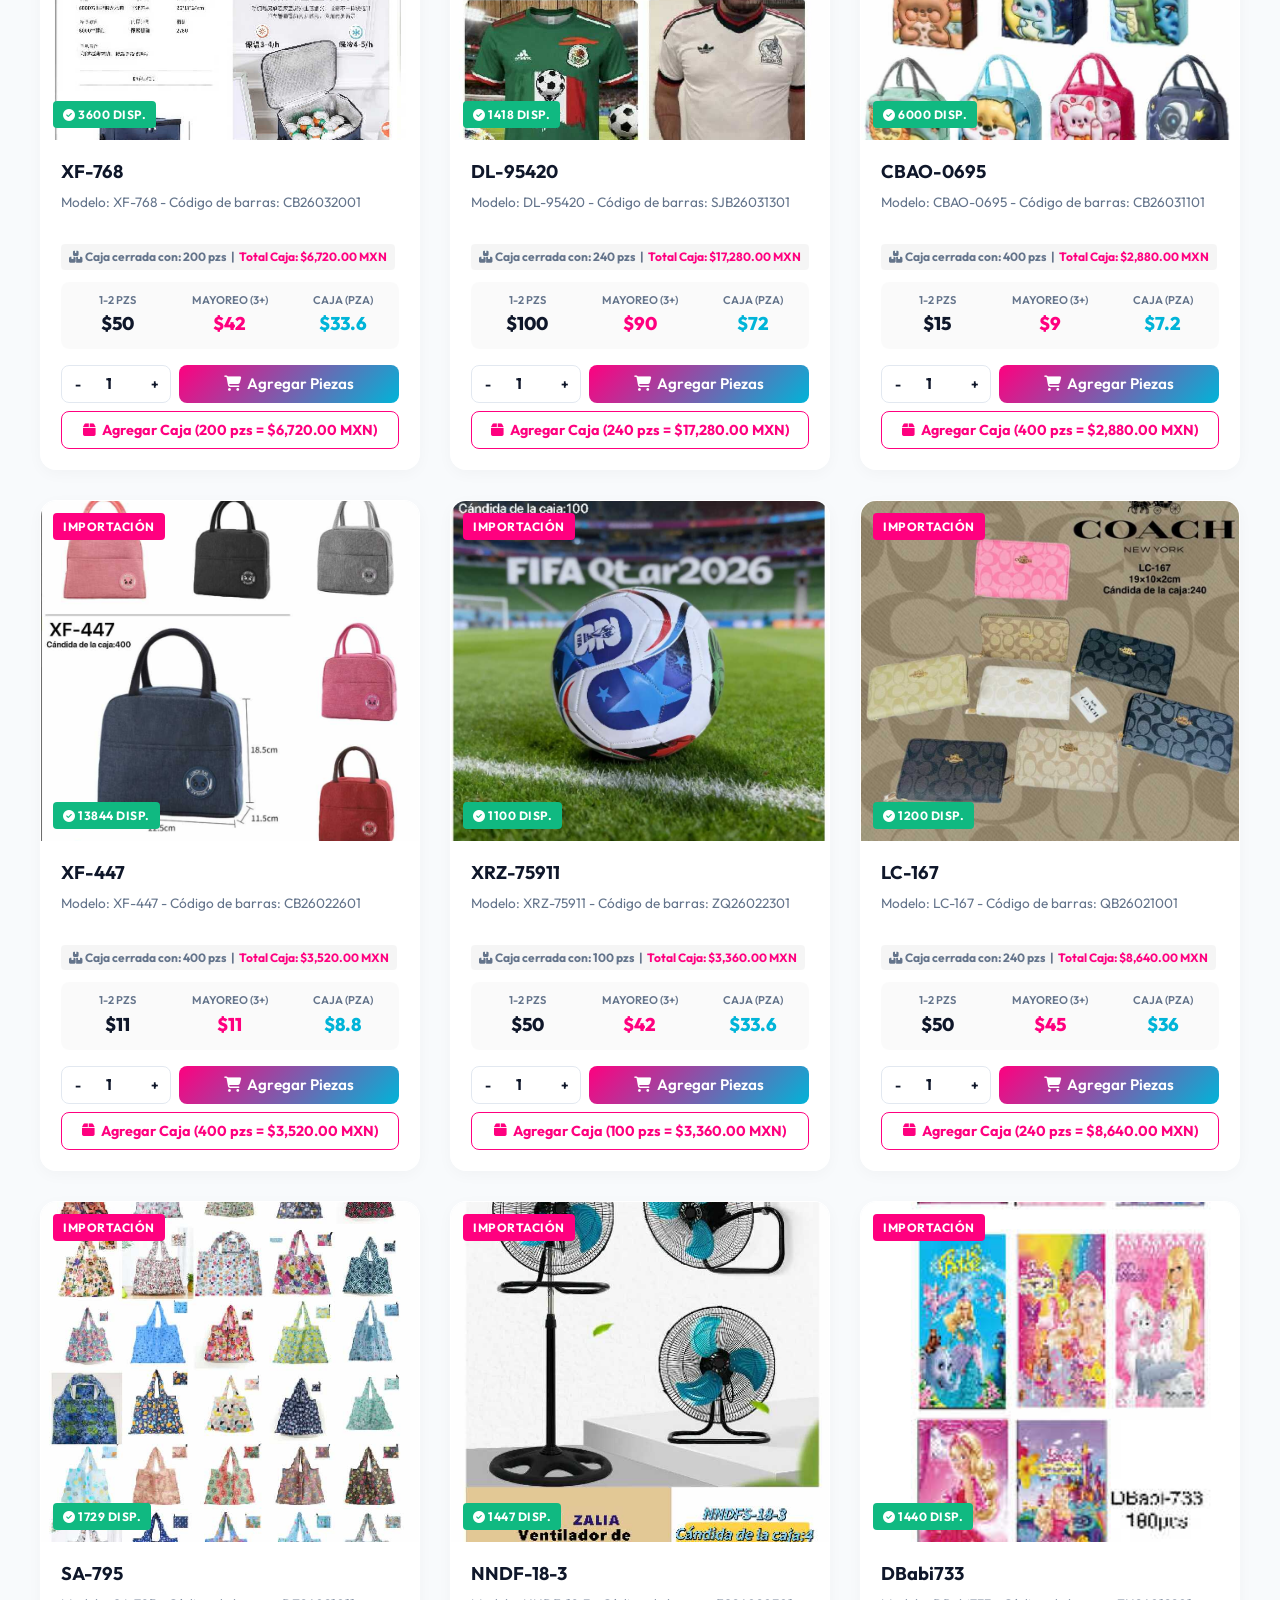
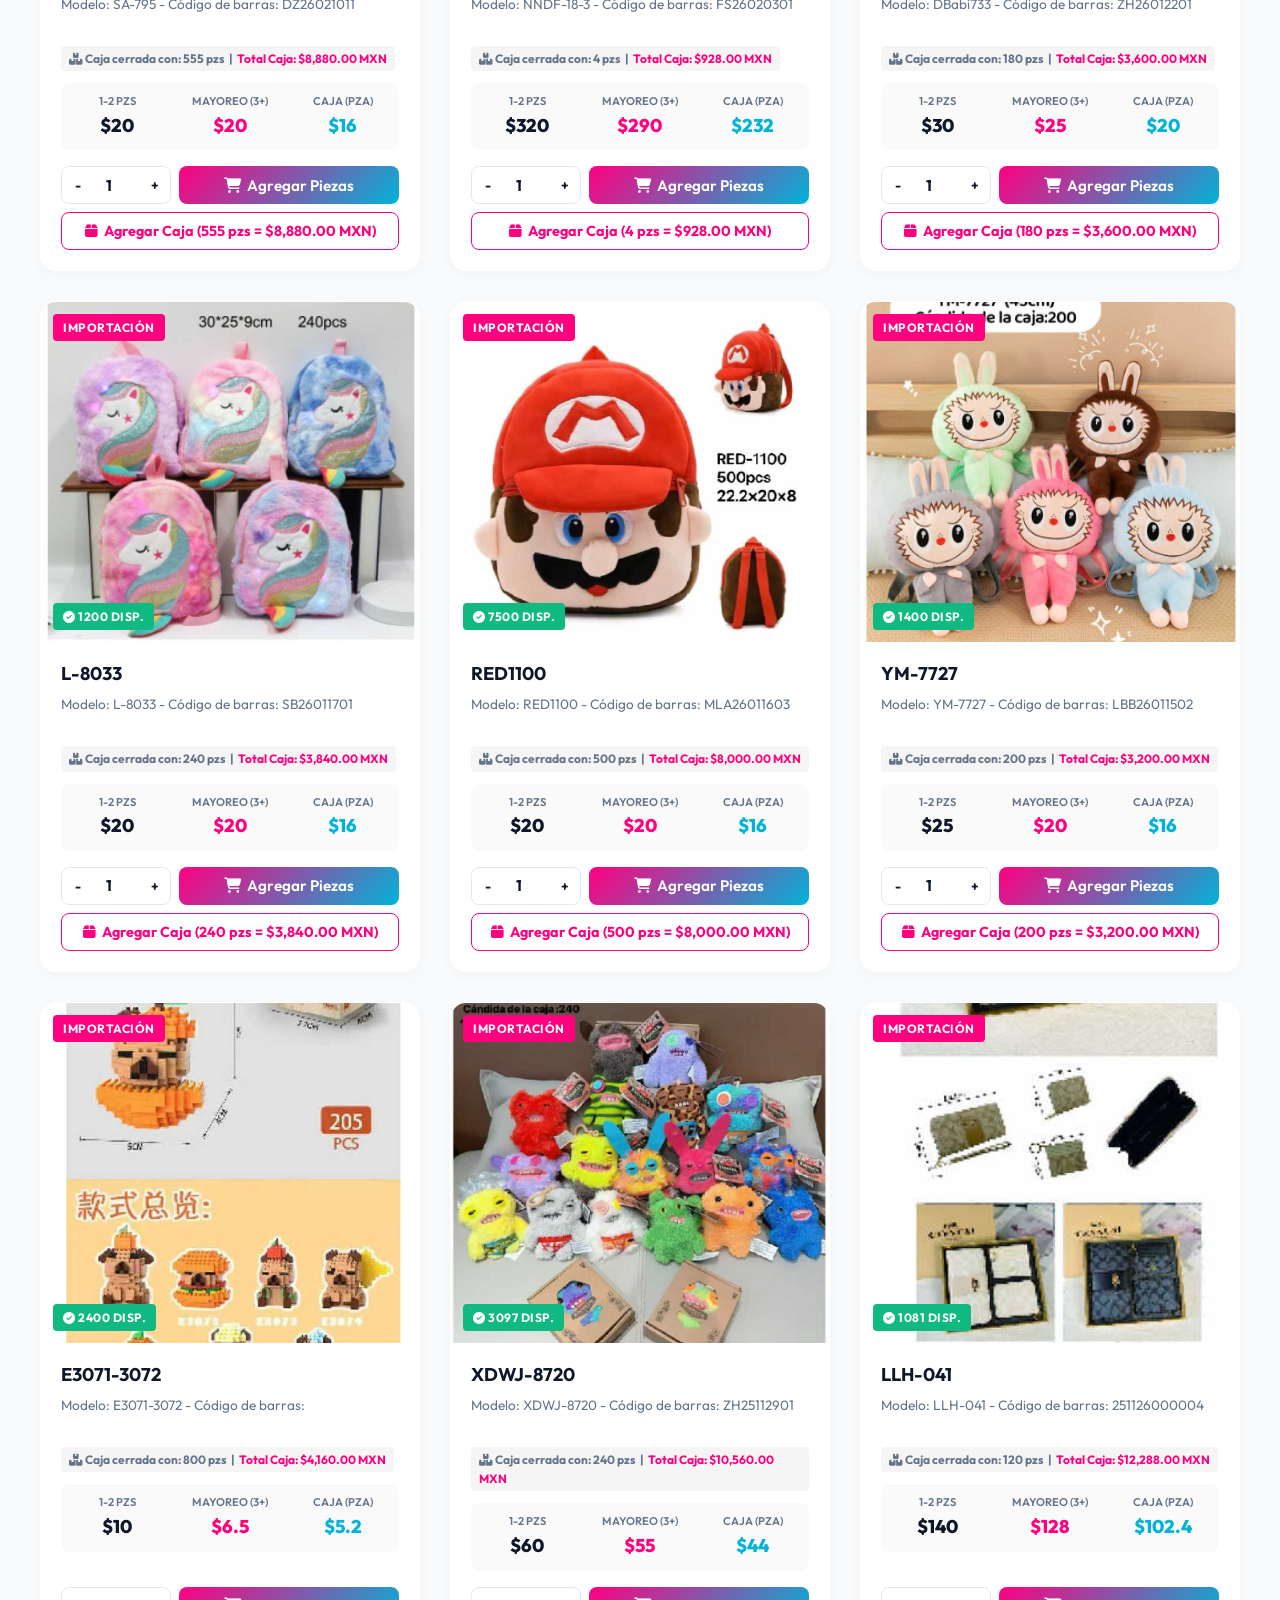
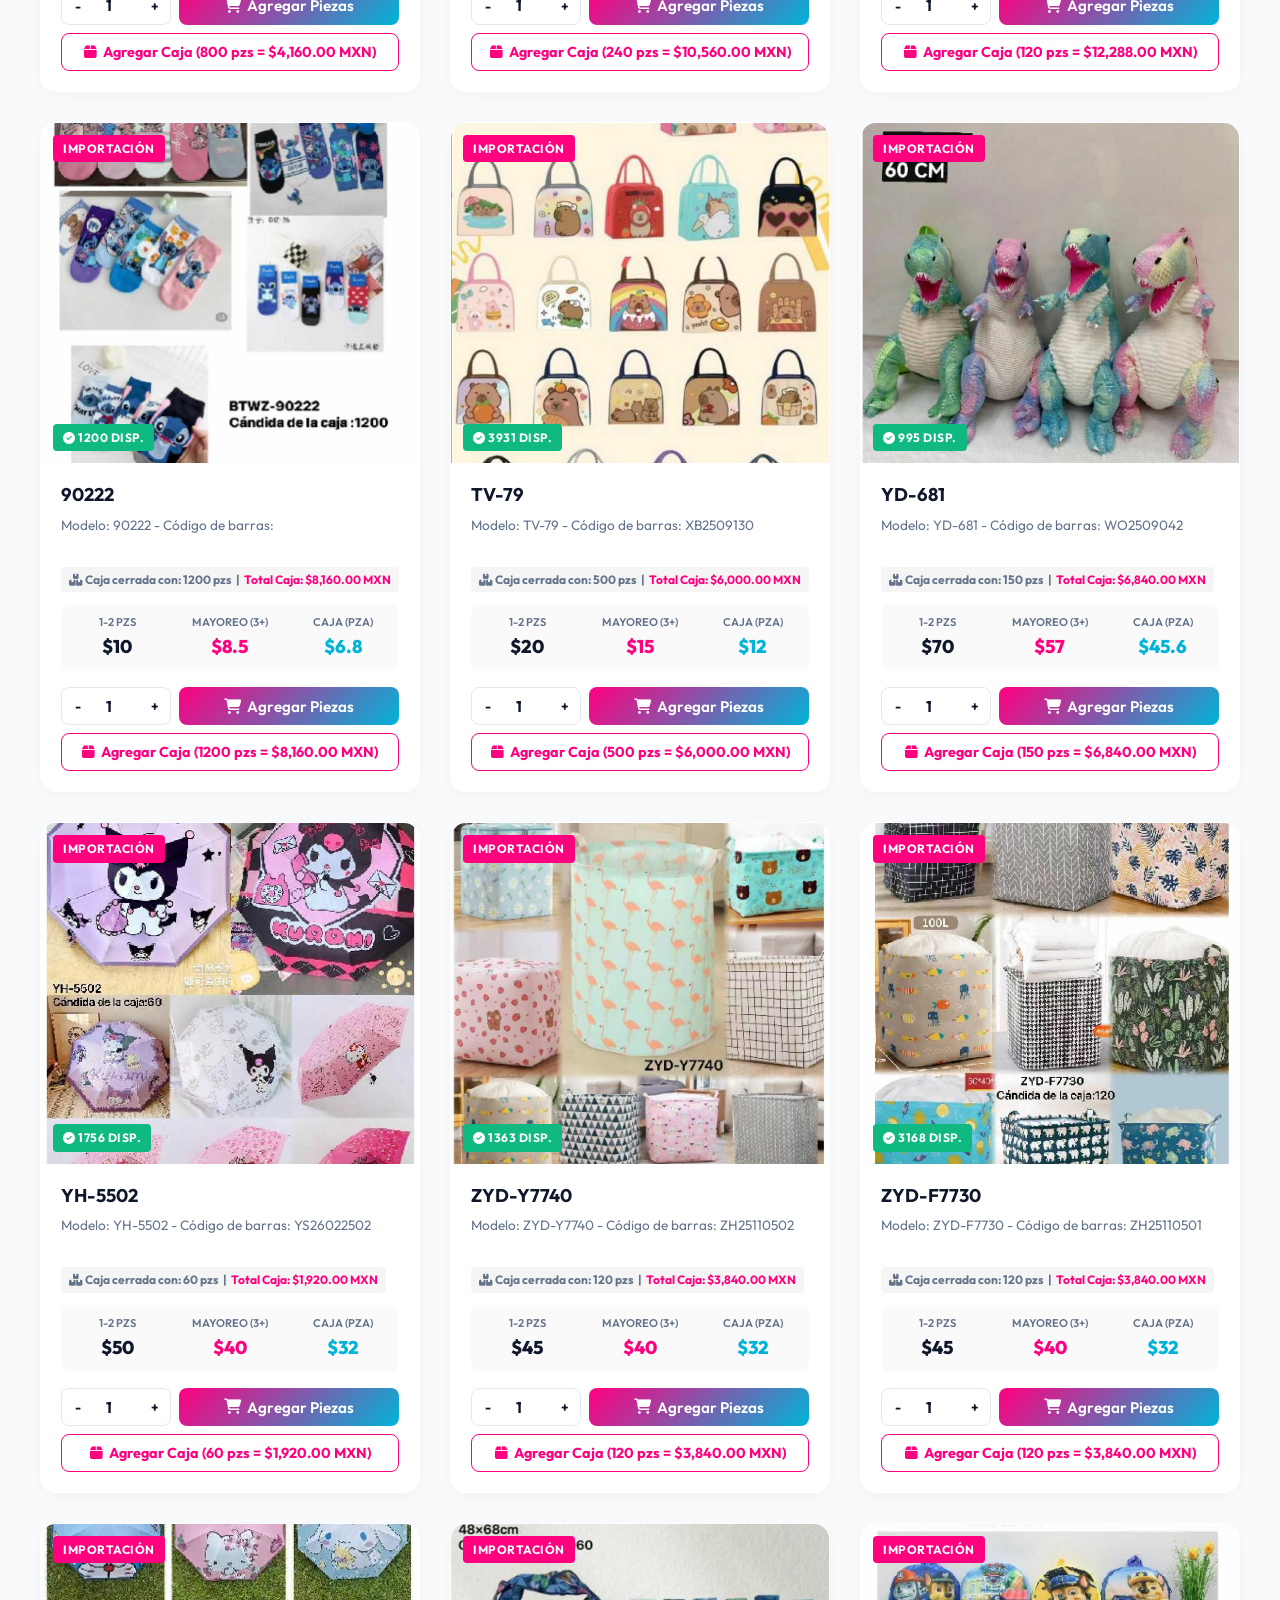
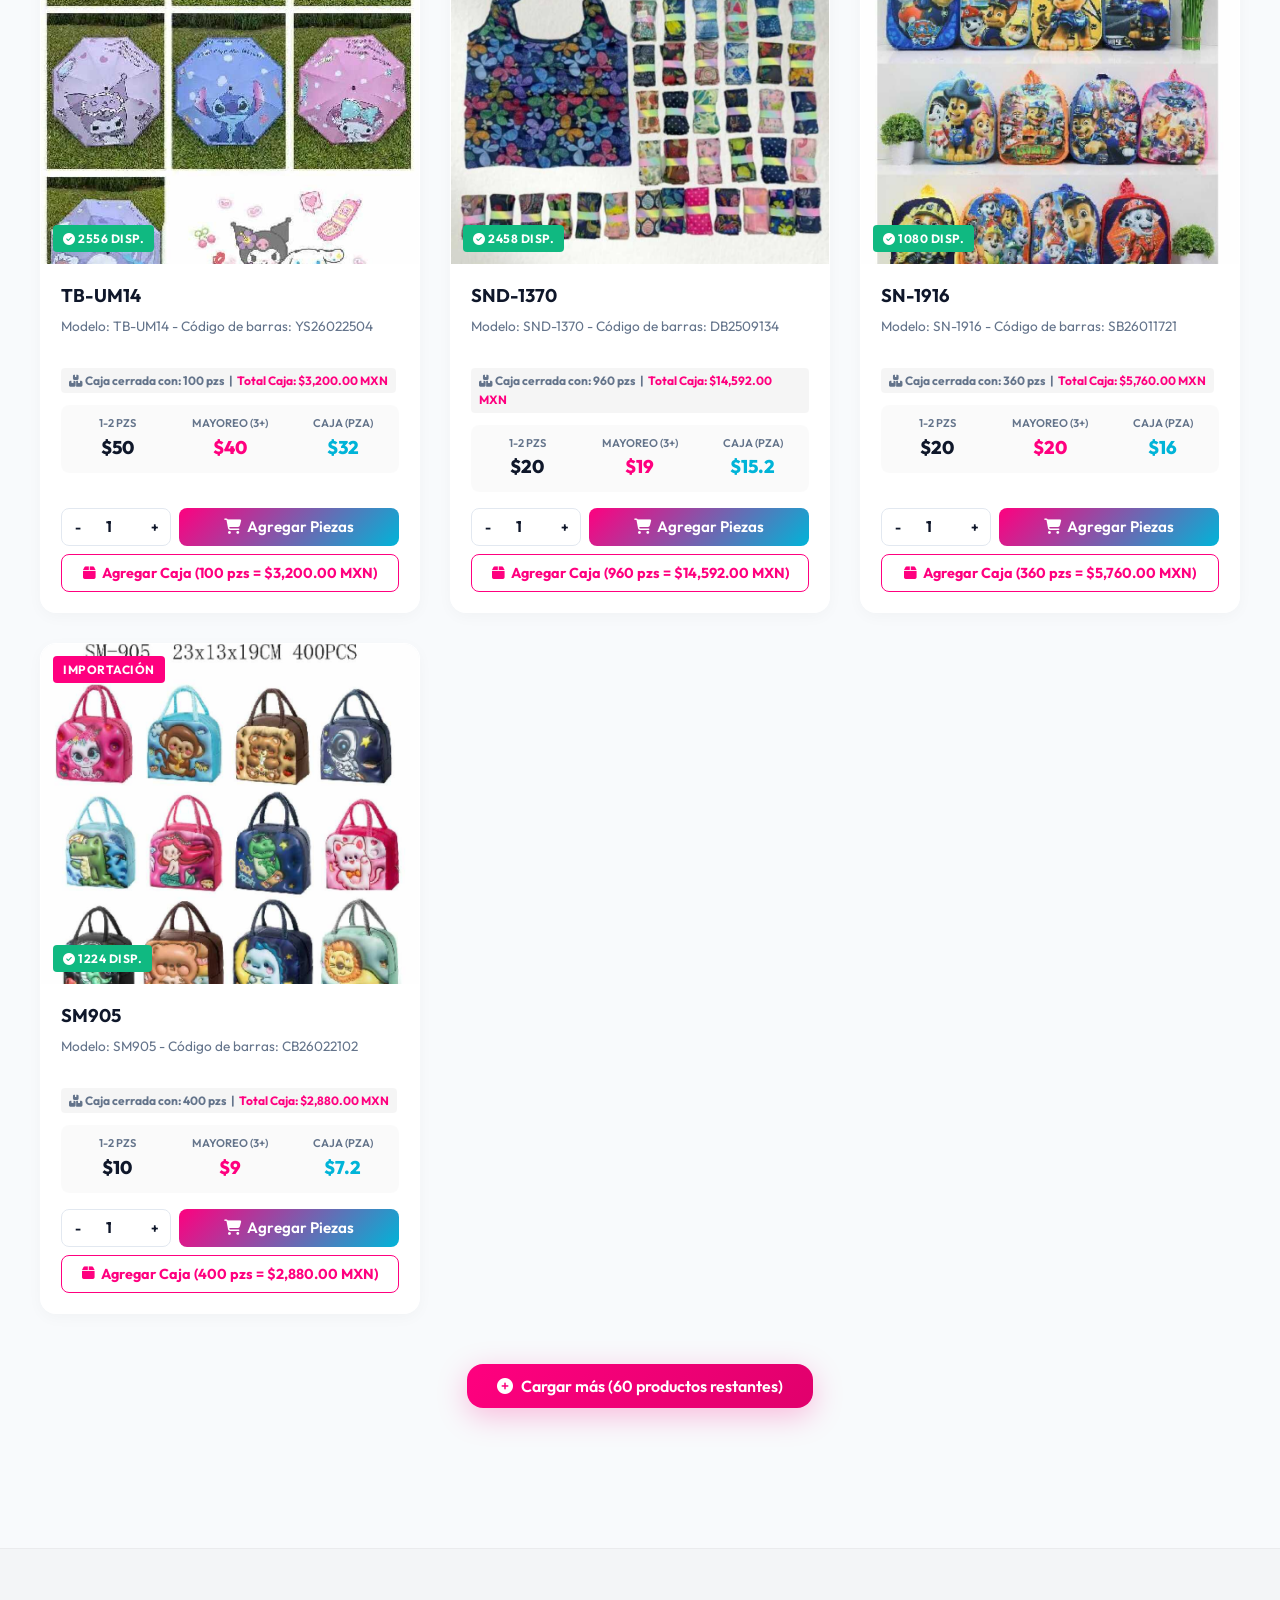
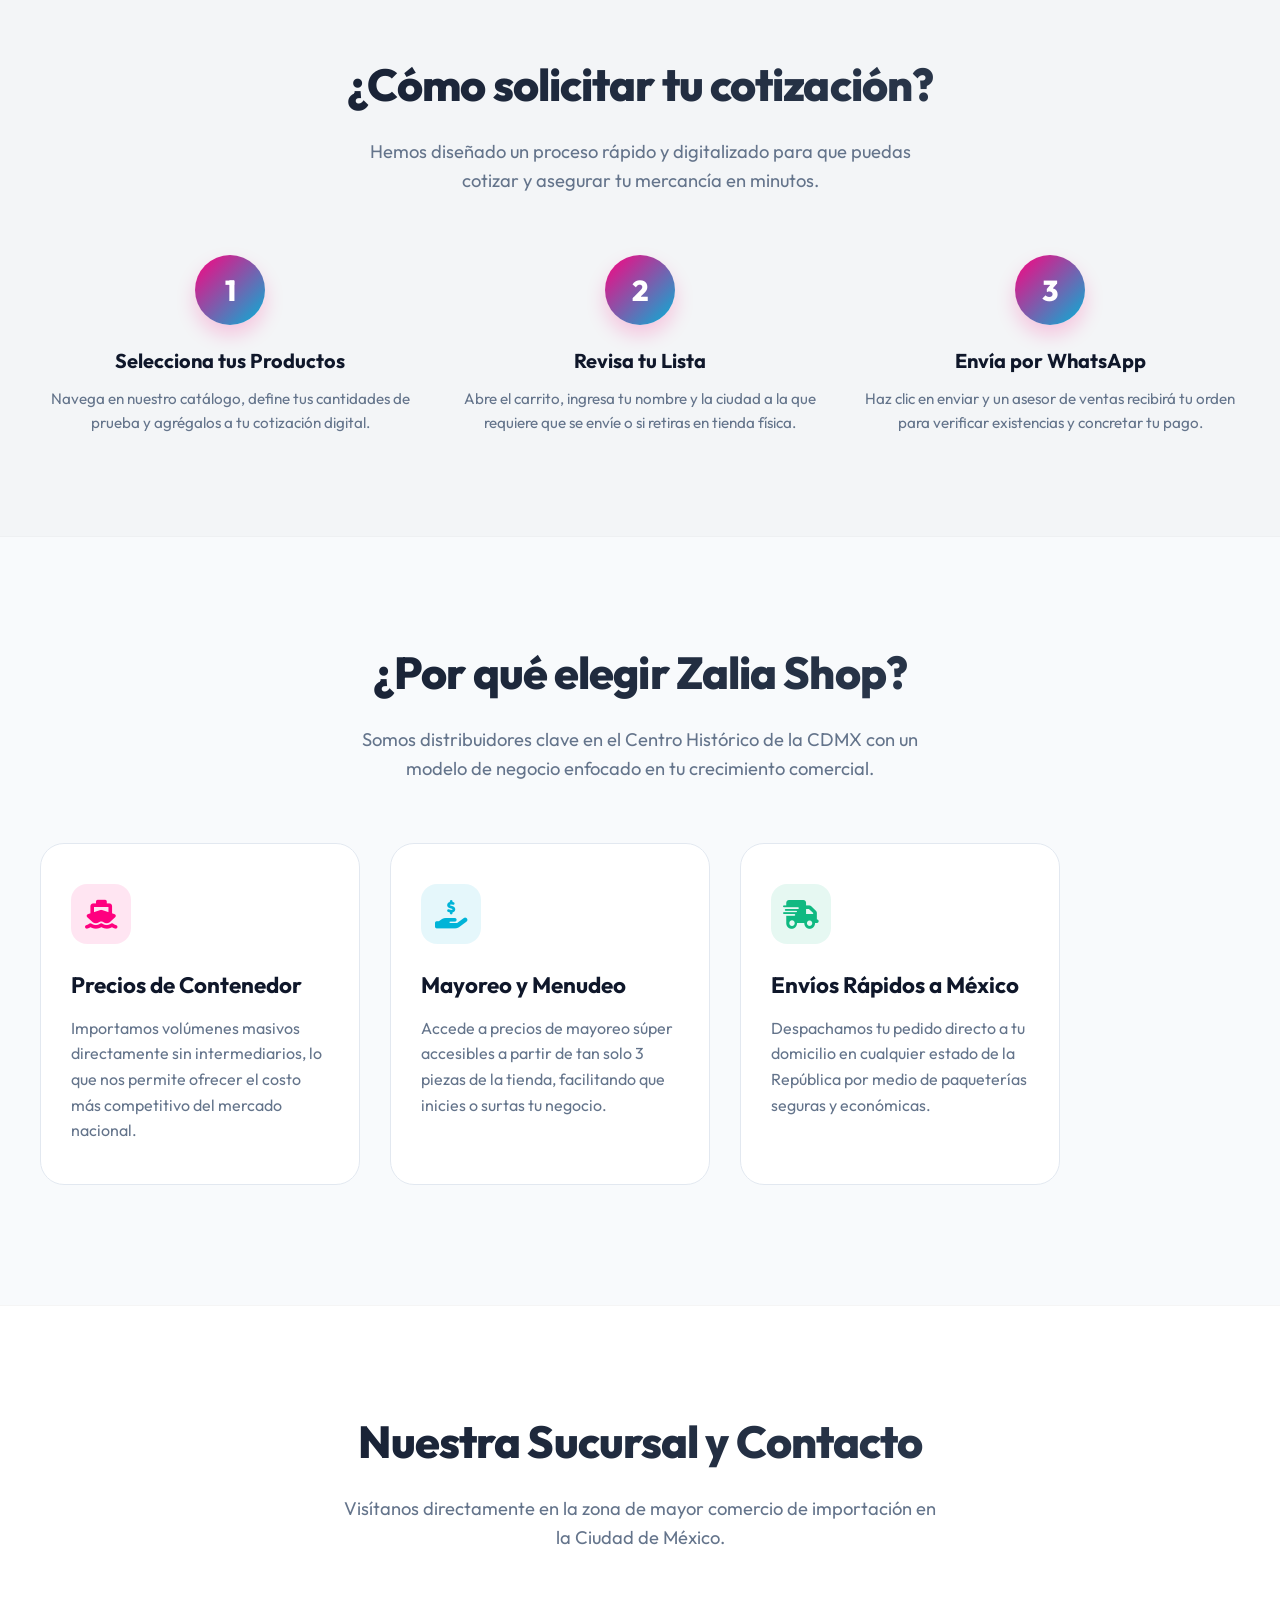
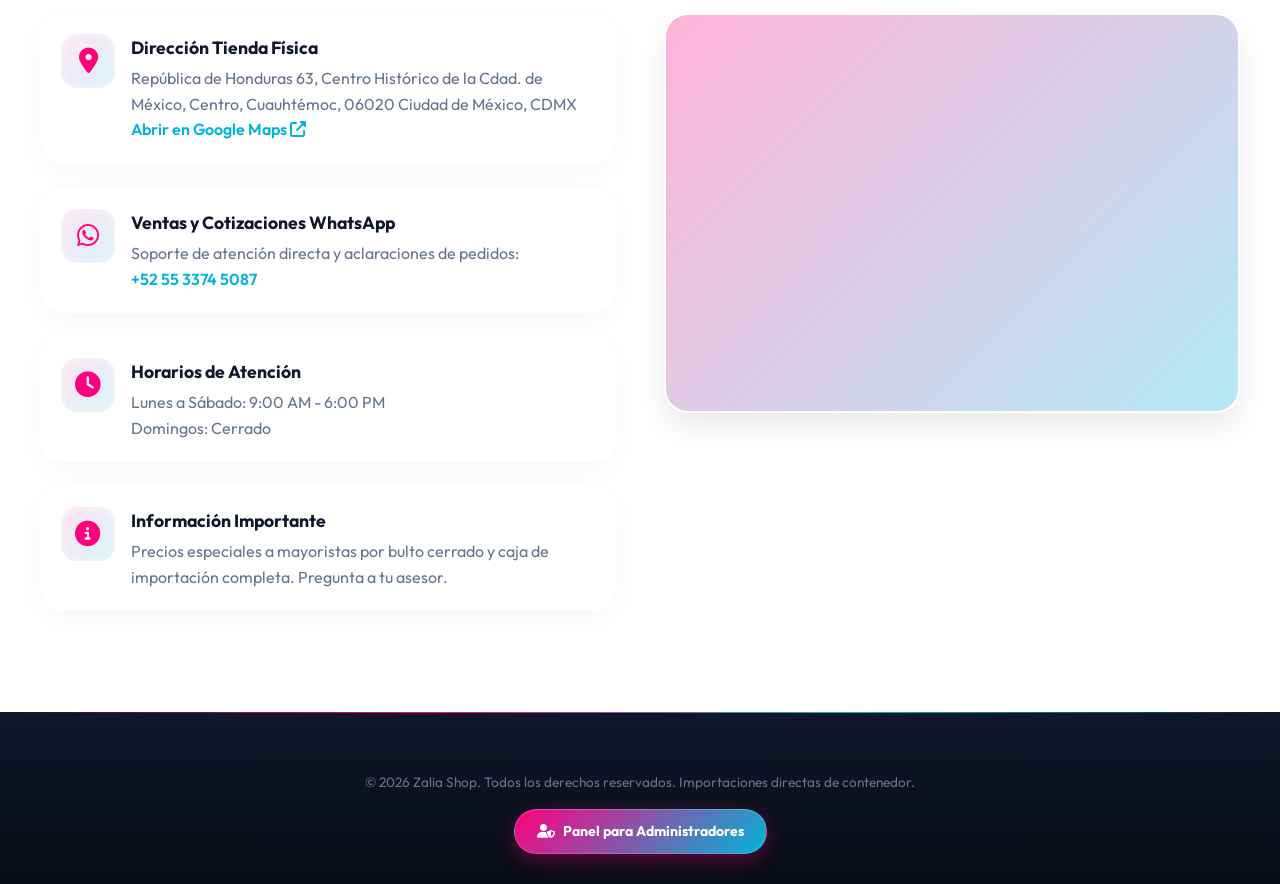
==== commit d3158c43: "✨ Botón admin destacado en footer, pre-llenado de credenciales, 4 botones/tarjetas de Excel demo y c" ====
--- a/index.html
+++ b/index.html
@@ -362,9 +362,9 @@
     
     <div class="footer-copy">
       <p data-i18n="footer-copy">&copy; 2026 Zalia Shop. Todos los derechos reservados. Importaciones directas de contenedor.</p>
-      <p style="margin-top: 10px;">
-        <a href="dashboard.html" data-i18n="footer-admin" style="color: #64748b; text-decoration: none; font-size: 0.8rem; transition: var(--transition); display: inline-flex; align-items: center; gap: 6px;" onmouseover="this.style.color='var(--primary)'" onmouseout="this.style.color='#64748b'">
-          <i class="fas fa-user-shield"></i> Panel para Administradores
+      <p style="margin-top: 16px;">
+        <a href="dashboard.html" data-i18n="footer-admin" class="btn-admin-footer">
+          <i class="fas fa-user-shield"></i> 🔐 Acceso Panel Administradores (CMS)
         </a>
       </p>
     </div>
--- a/css/styles.css
+++ b/css/styles.css
@@ -3239,3 +3239,34 @@
     animation: none;
   }
 }
+
+/* Footer Admin Button Styling */
+.btn-admin-footer {
+  display: inline-flex;
+  align-items: center;
+  gap: 8px;
+  background: linear-gradient(135deg, var(--primary), var(--secondary));
+  color: white !important;
+  padding: 10px 22px;
+  border-radius: 50px;
+  font-size: 0.88rem;
+  font-weight: 700;
+  text-decoration: none;
+  box-shadow: 0 6px 20px rgba(255, 0, 127, 0.35);
+  transition: var(--transition);
+  border: 1px solid rgba(255, 255, 255, 0.2);
+}
+
+.btn-admin-footer:hover {
+  transform: translateY(-3px) scale(1.04);
+  box-shadow: 0 10px 30px rgba(255, 0, 127, 0.55), 0 0 15px rgba(0, 180, 216, 0.4);
+}
+
+.excel-sample-card:hover {
+  transform: translateY(-4px);
+  box-shadow: 0 10px 25px rgba(0, 0, 0, 0.08);
+}
+
+body.dark-mode-active .excel-sample-card:hover {
+  box-shadow: 0 10px 25px rgba(0, 0, 0, 0.4);
+}
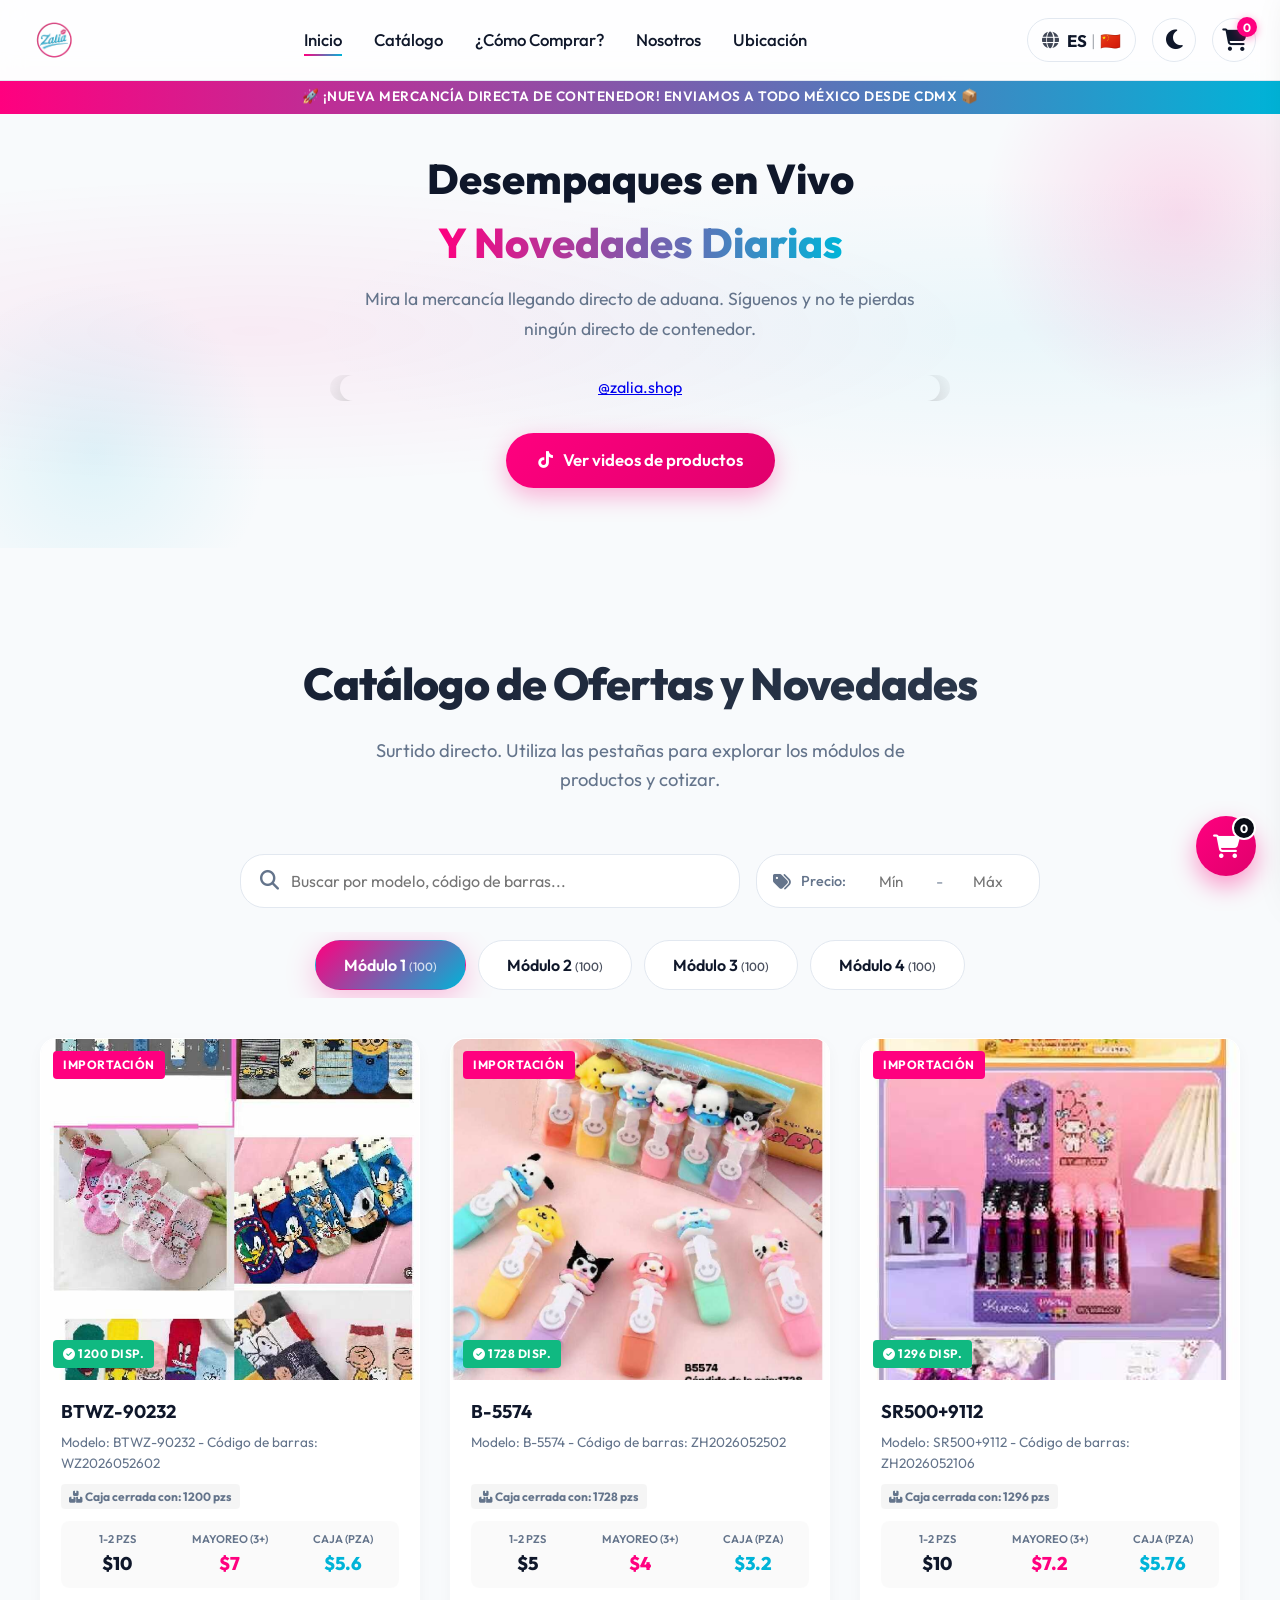
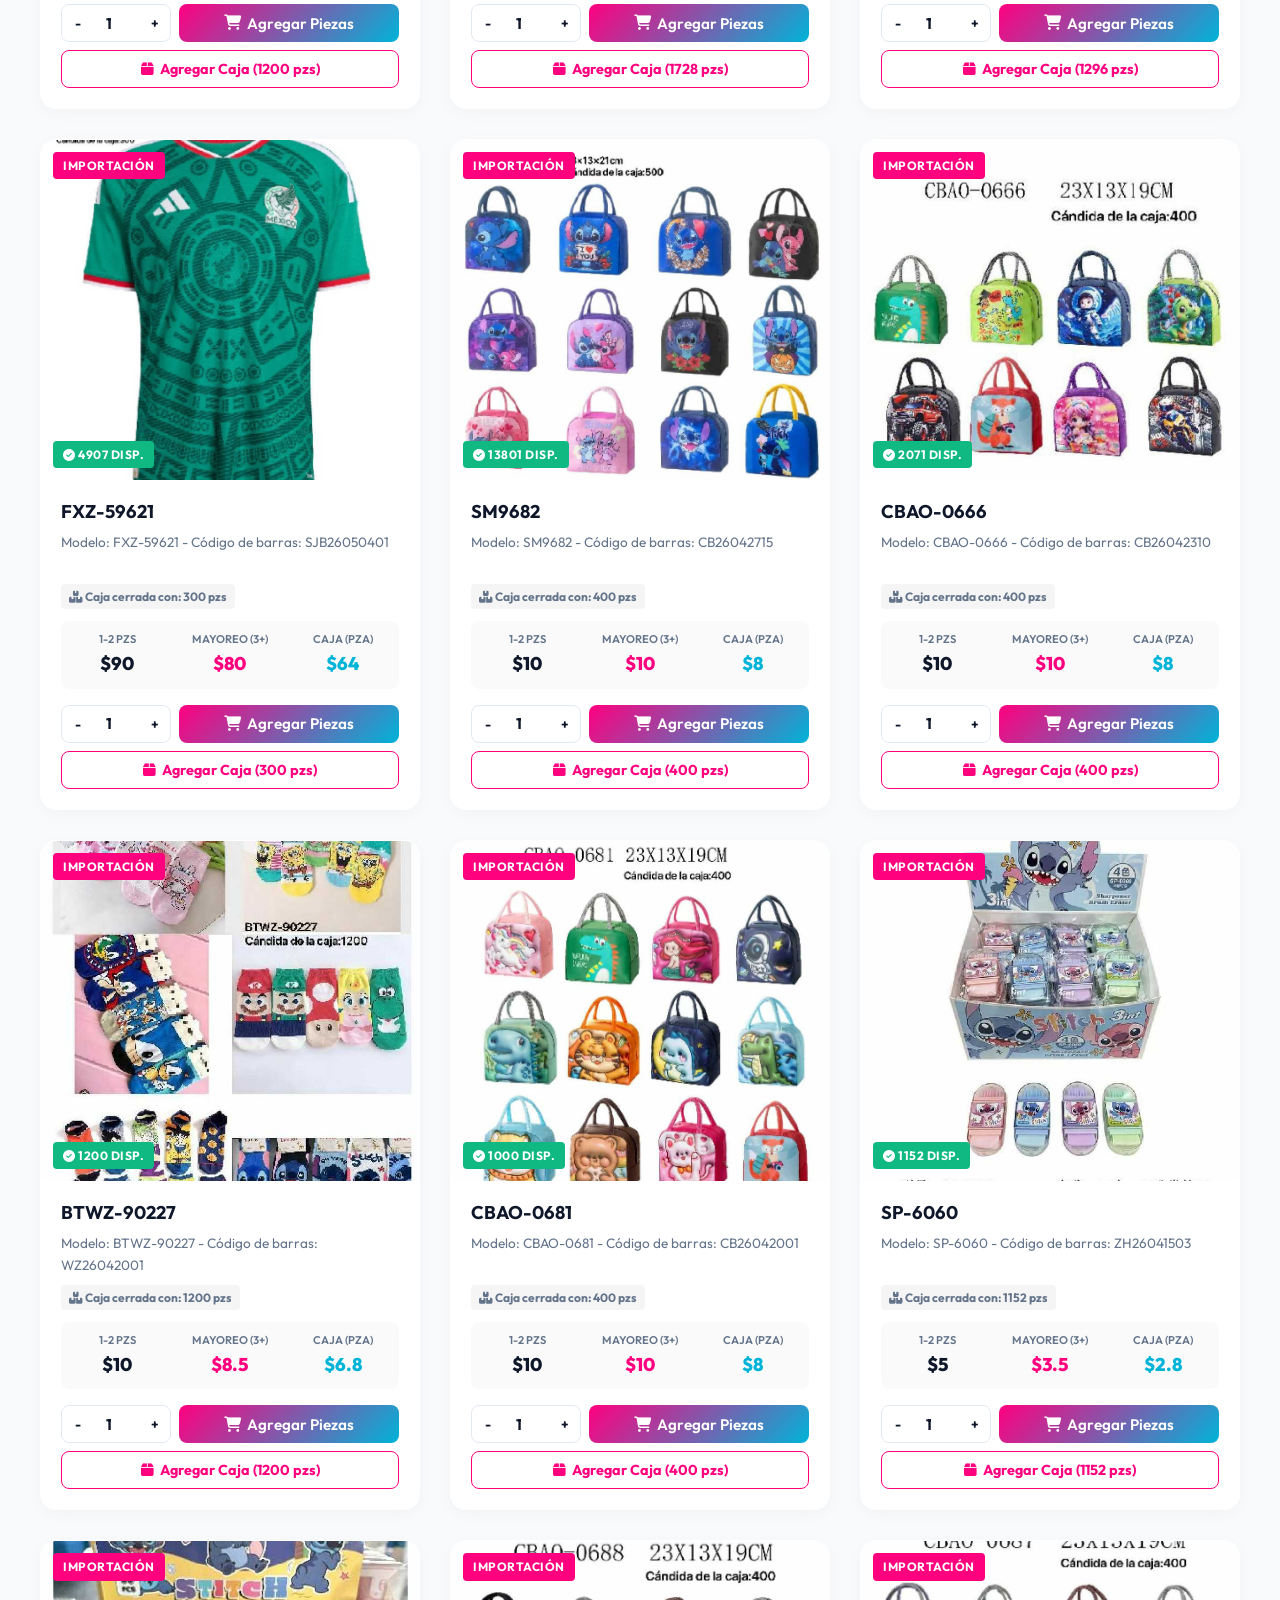
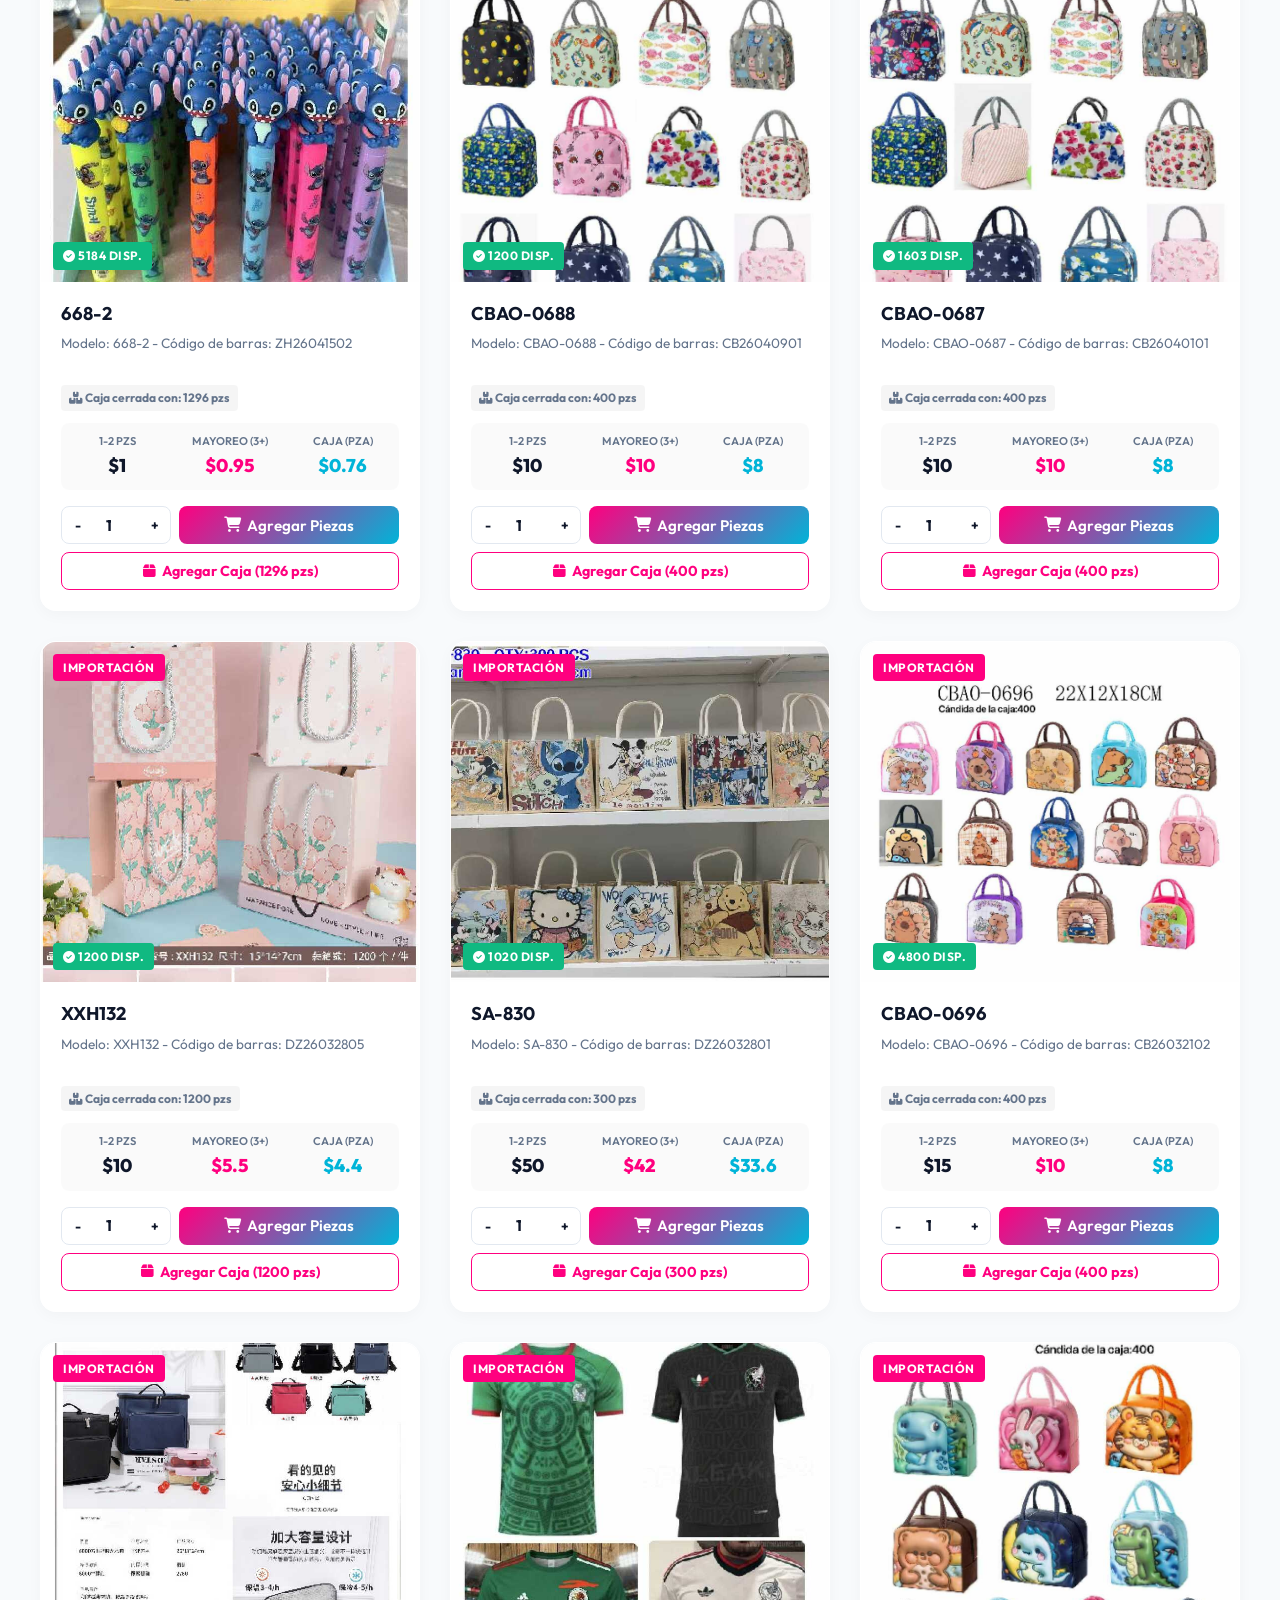
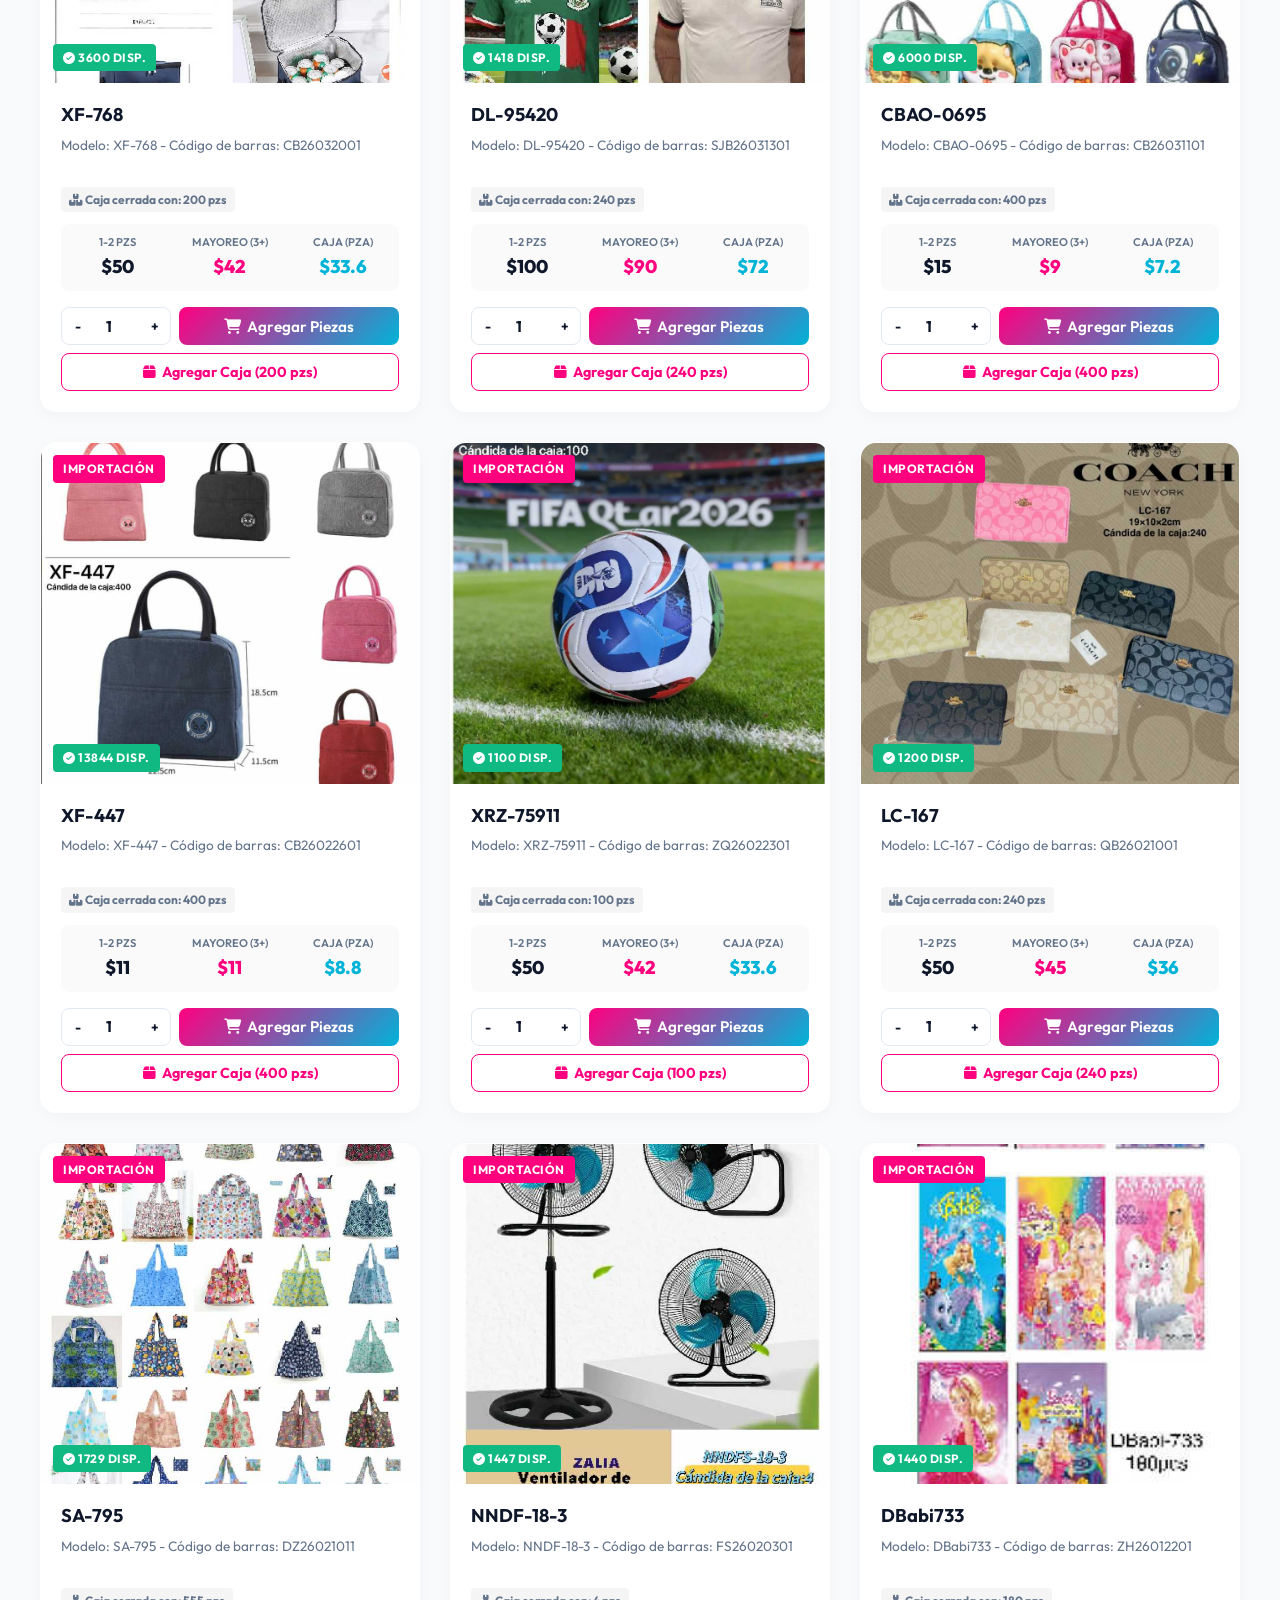
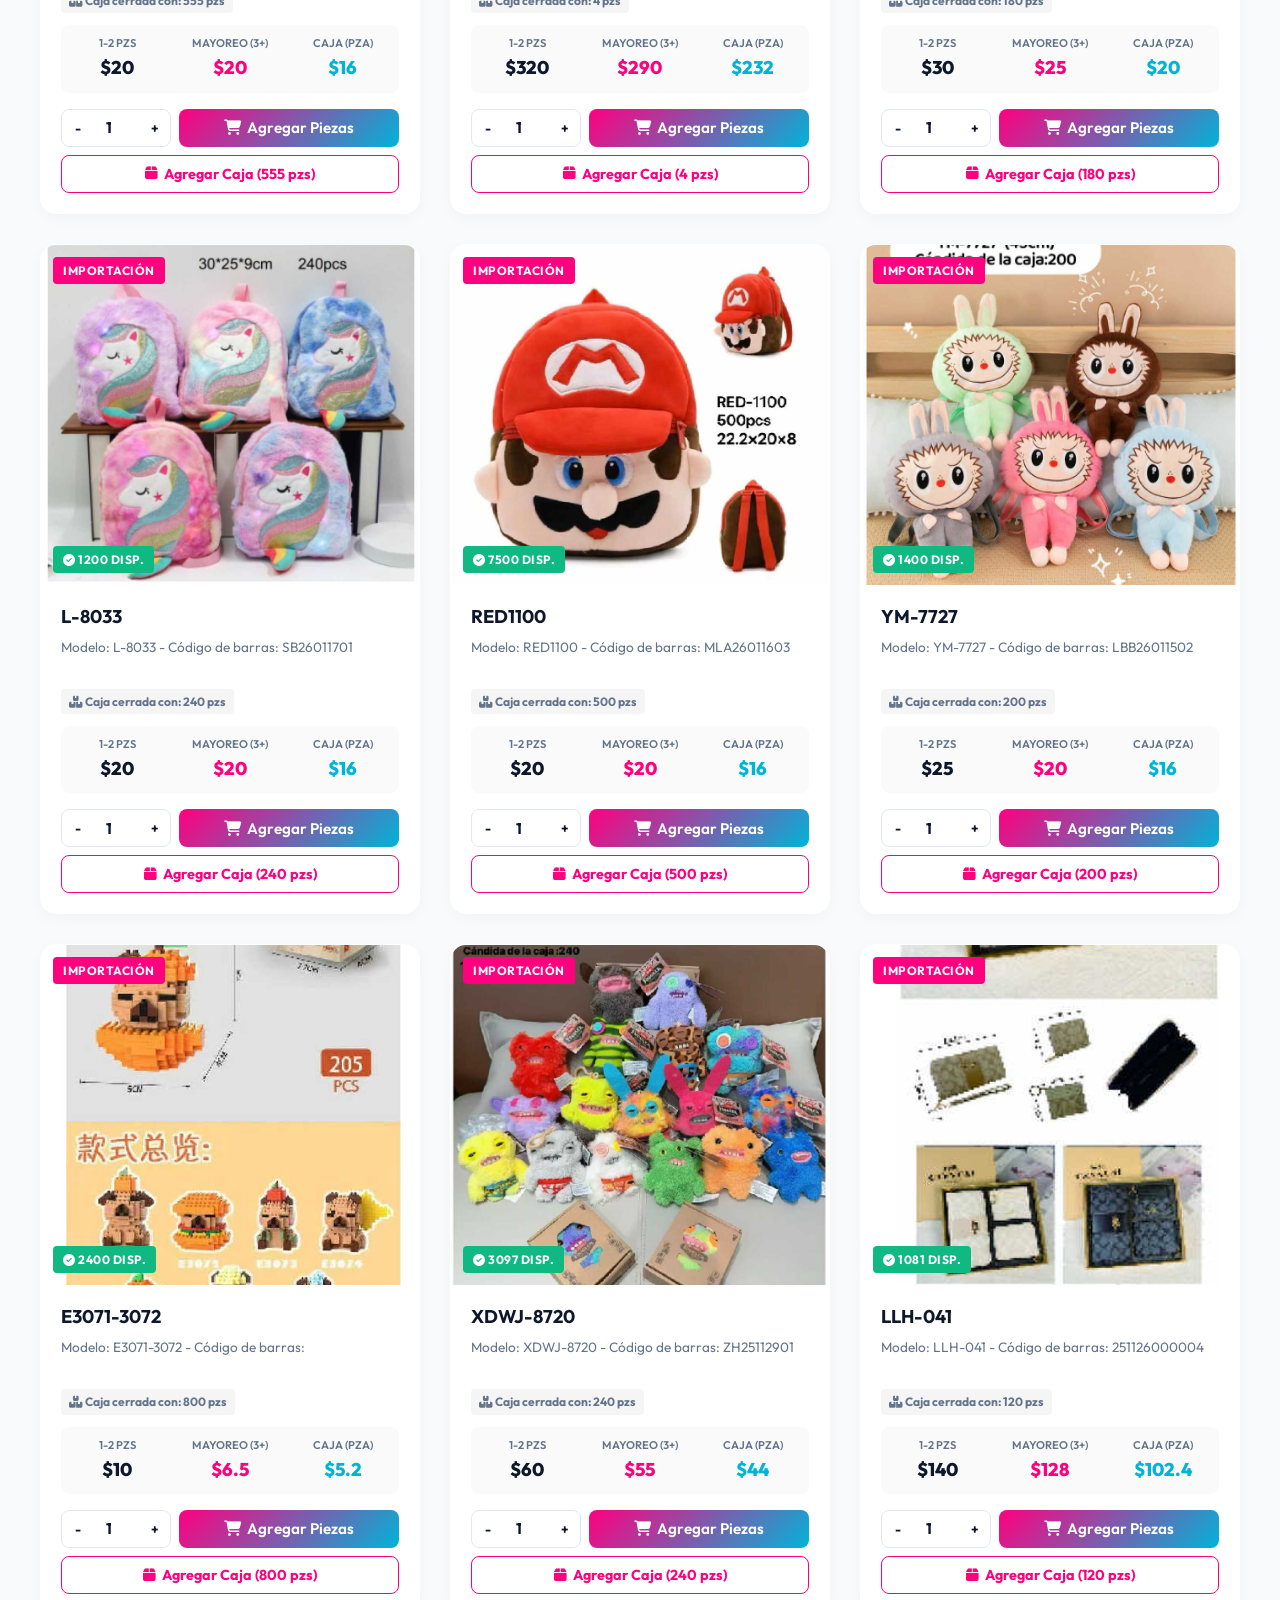
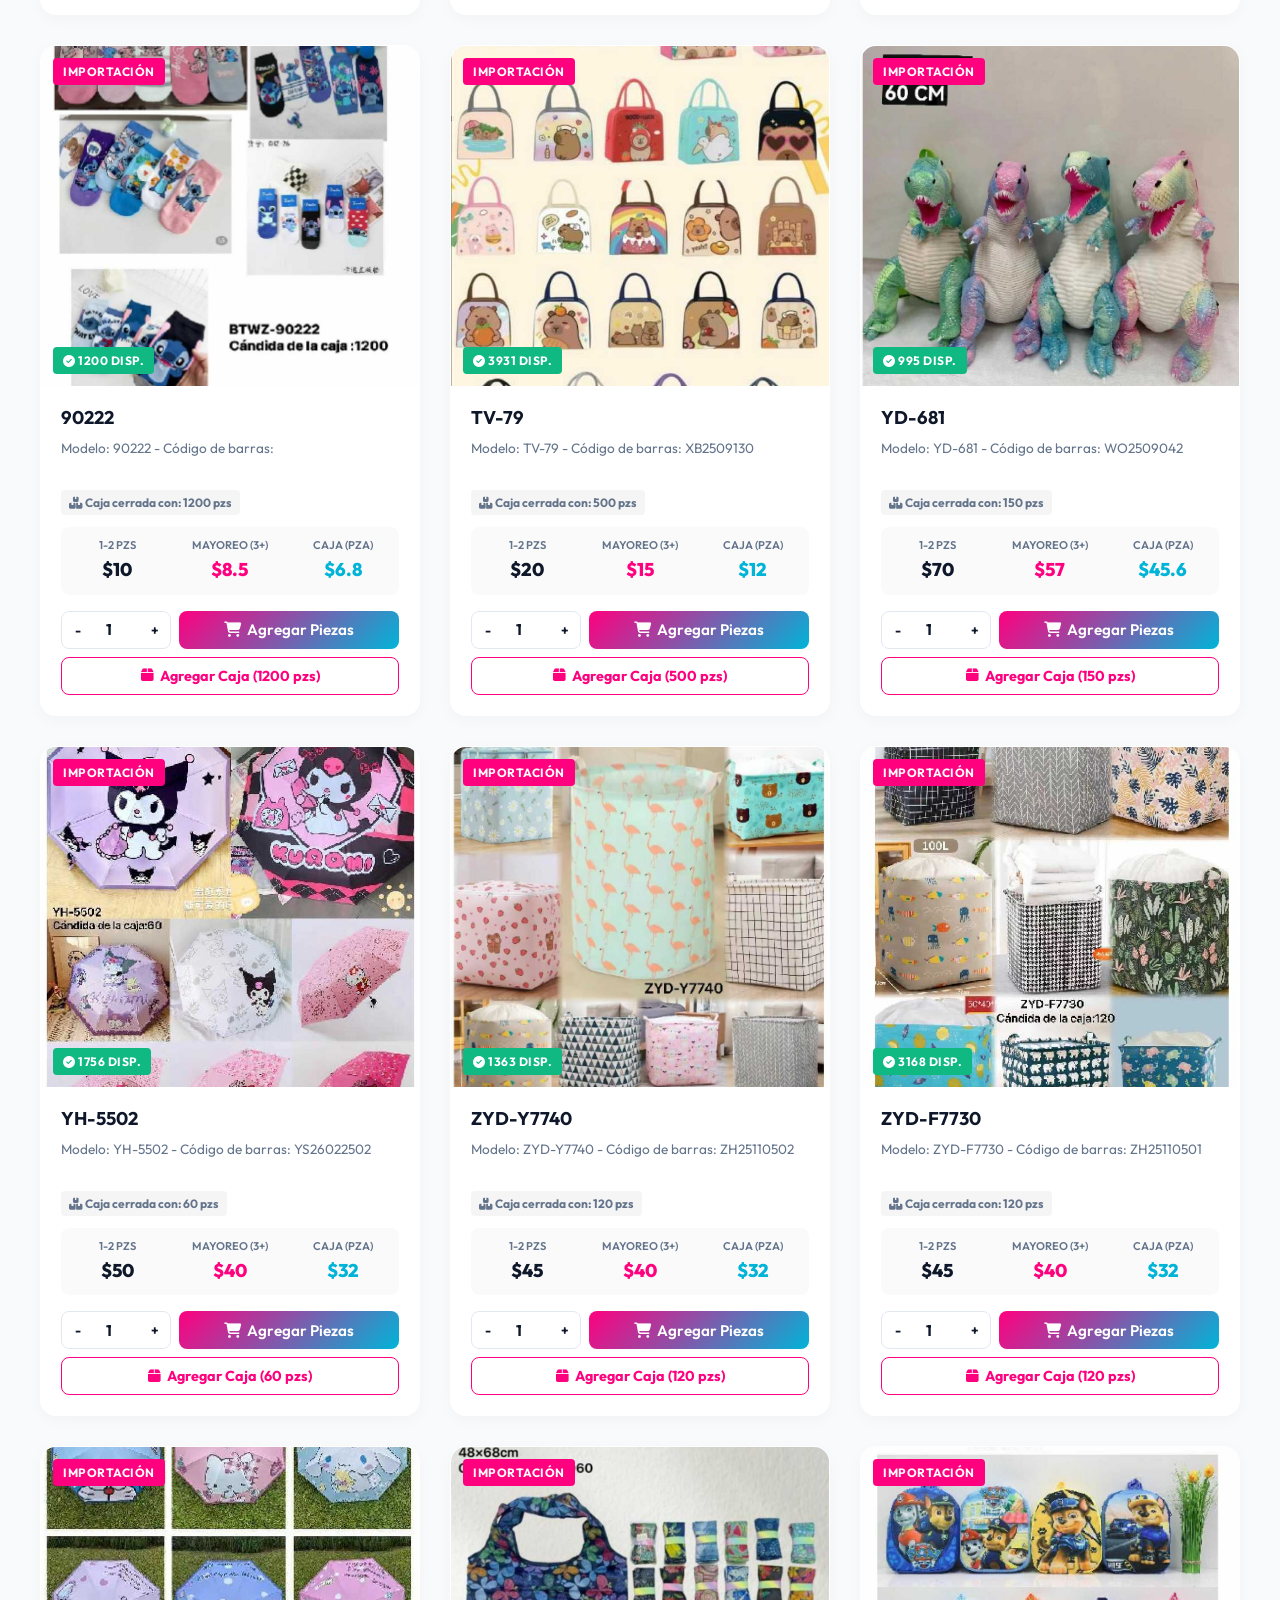
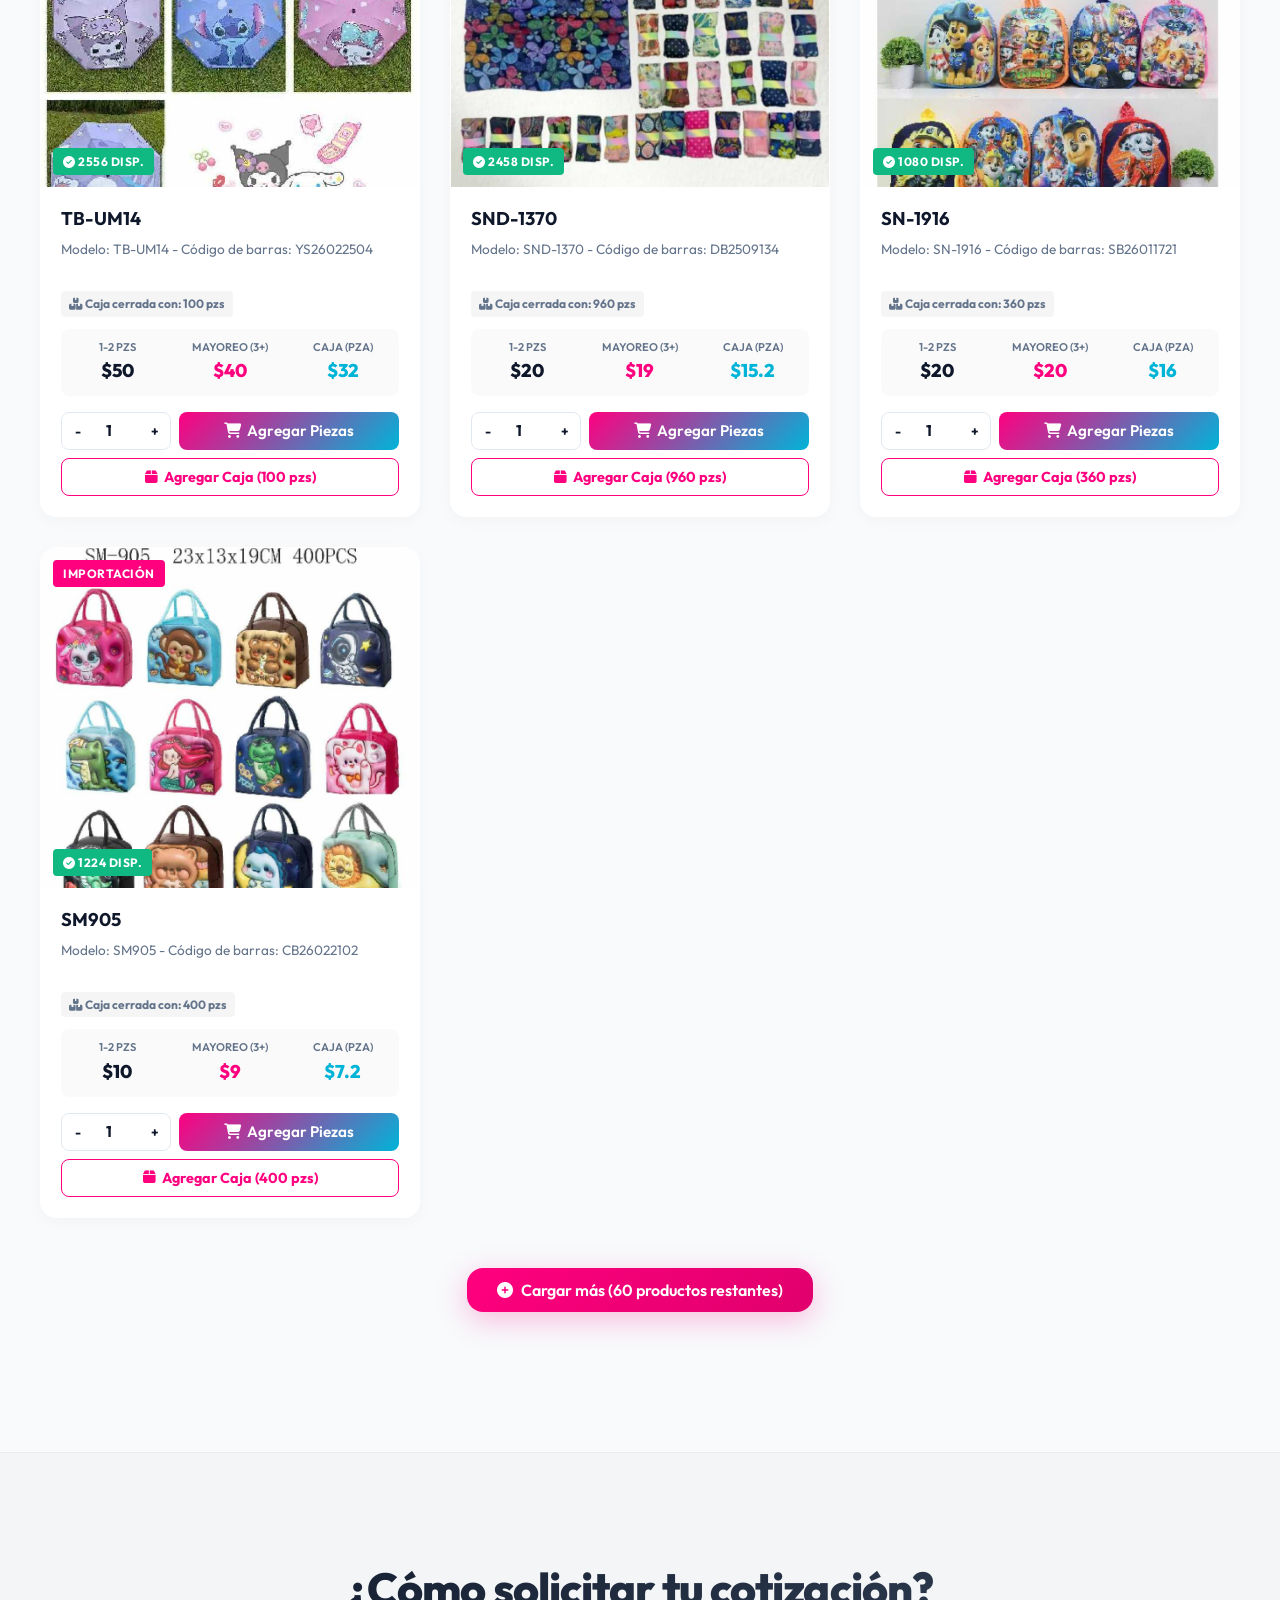
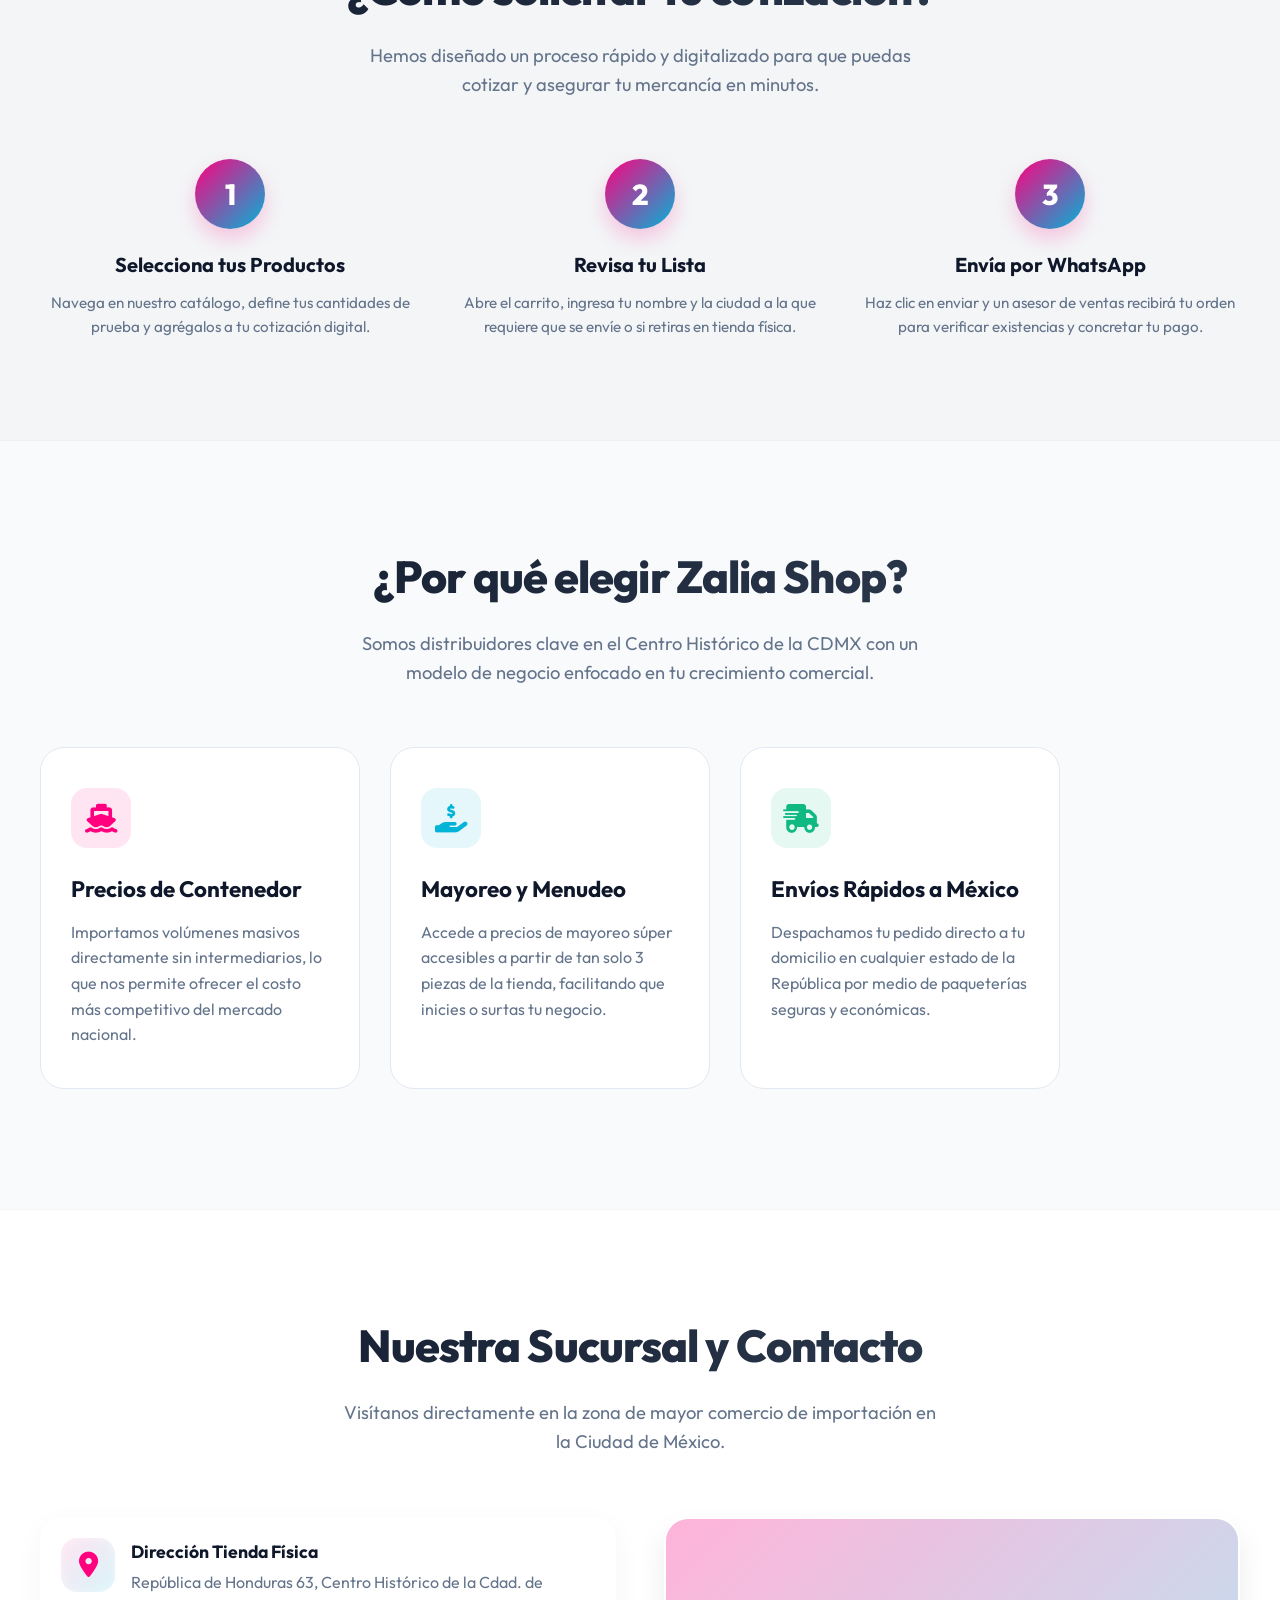
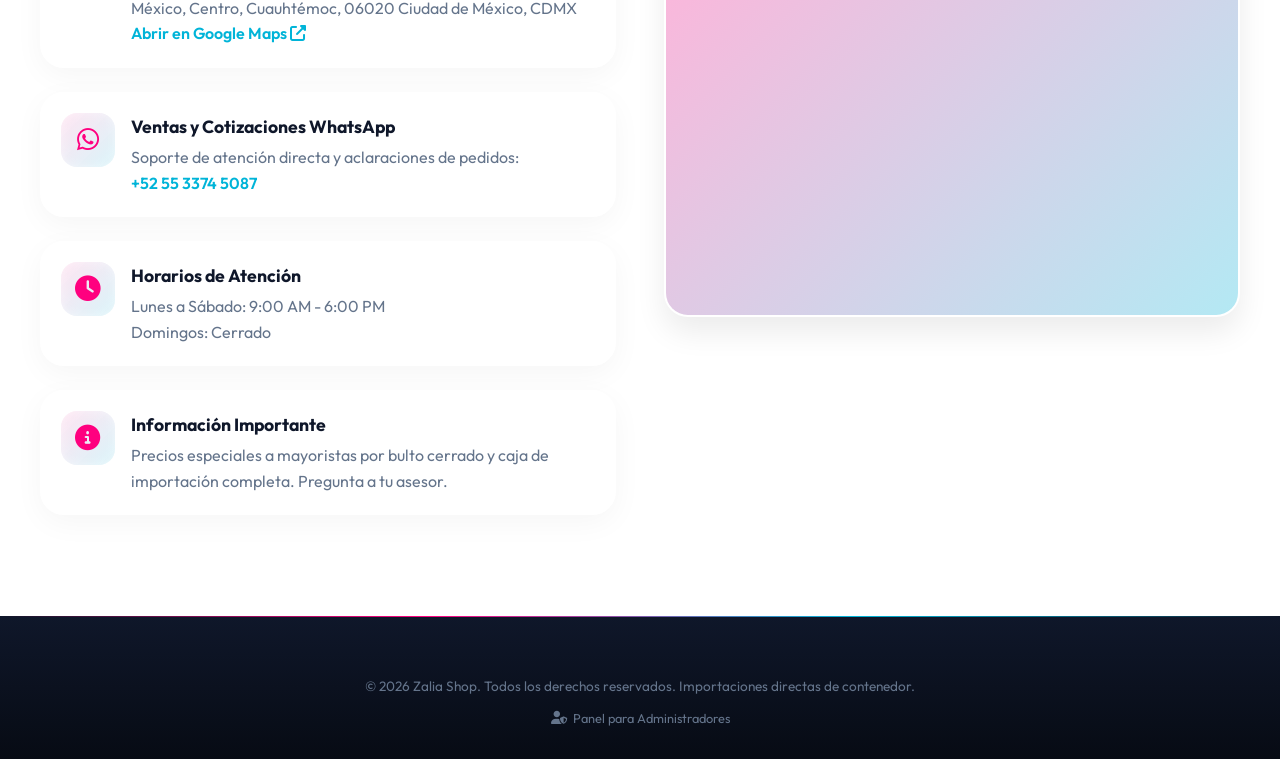
==== commit 7b89dbc3: "Mejoras de diseño y UX: hero responsive, animaciones de scroll y ajustes de estilos" ====
--- a/index.html
+++ b/index.html
@@ -362,9 +362,9 @@
     
     <div class="footer-copy">
       <p data-i18n="footer-copy">&copy; 2026 Zalia Shop. Todos los derechos reservados. Importaciones directas de contenedor.</p>
-      <p style="margin-top: 16px;">
-        <a href="dashboard.html" data-i18n="footer-admin" class="btn-admin-footer">
-          <i class="fas fa-user-shield"></i> 🔐 Acceso Panel Administradores (CMS)
+      <p style="margin-top: 10px;">
+        <a href="dashboard.html" data-i18n="footer-admin" style="color: #64748b; text-decoration: none; font-size: 0.8rem; transition: var(--transition); display: inline-flex; align-items: center; gap: 6px;" onmouseover="this.style.color='var(--primary)'" onmouseout="this.style.color='#64748b'">
+          <i class="fas fa-user-shield"></i> Panel para Administradores
         </a>
       </p>
     </div>
--- a/css/styles.css
+++ b/css/styles.css
@@ -3239,34 +3239,3 @@
     animation: none;
   }
 }
-
-/* Footer Admin Button Styling */
-.btn-admin-footer {
-  display: inline-flex;
-  align-items: center;
-  gap: 8px;
-  background: linear-gradient(135deg, var(--primary), var(--secondary));
-  color: white !important;
-  padding: 10px 22px;
-  border-radius: 50px;
-  font-size: 0.88rem;
-  font-weight: 700;
-  text-decoration: none;
-  box-shadow: 0 6px 20px rgba(255, 0, 127, 0.35);
-  transition: var(--transition);
-  border: 1px solid rgba(255, 255, 255, 0.2);
-}
-
-.btn-admin-footer:hover {
-  transform: translateY(-3px) scale(1.04);
-  box-shadow: 0 10px 30px rgba(255, 0, 127, 0.55), 0 0 15px rgba(0, 180, 216, 0.4);
-}
-
-.excel-sample-card:hover {
-  transform: translateY(-4px);
-  box-shadow: 0 10px 25px rgba(0, 0, 0, 0.08);
-}
-
-body.dark-mode-active .excel-sample-card:hover {
-  box-shadow: 0 10px 25px rgba(0, 0, 0, 0.4);
-}
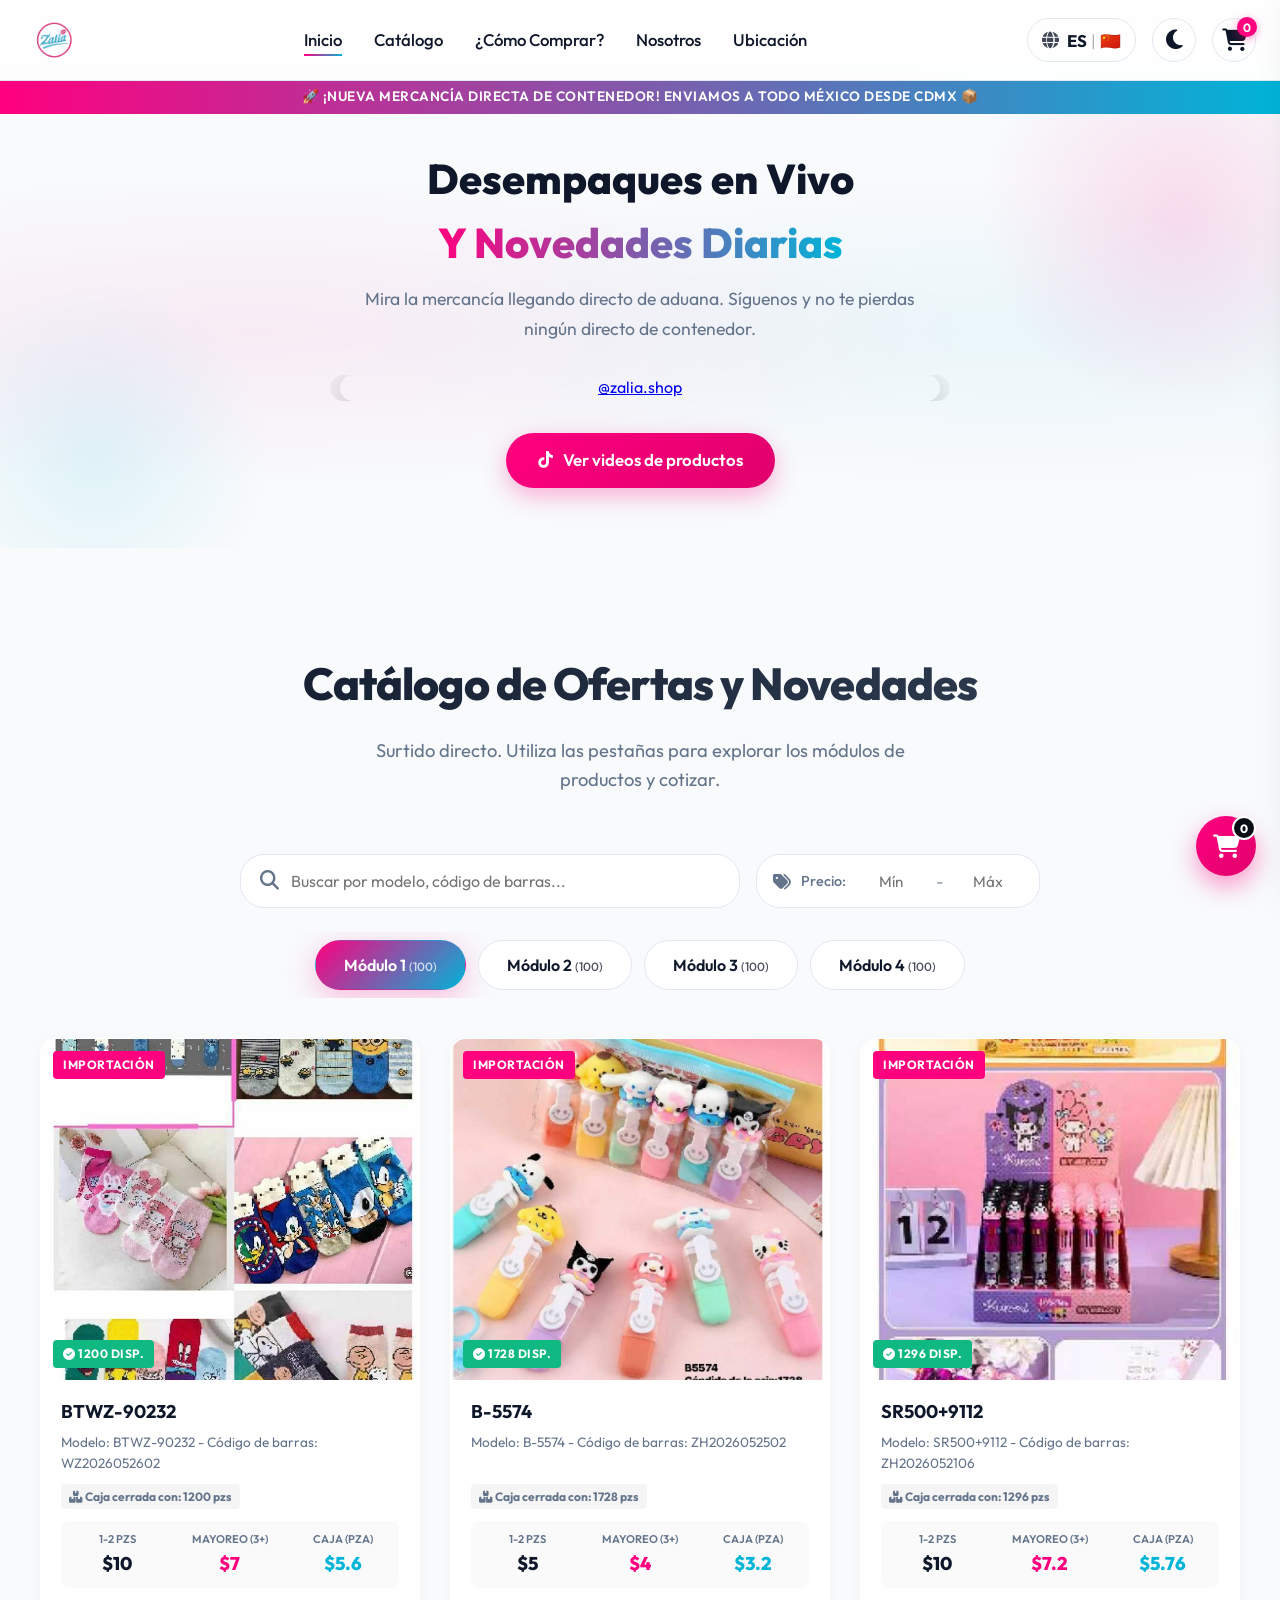
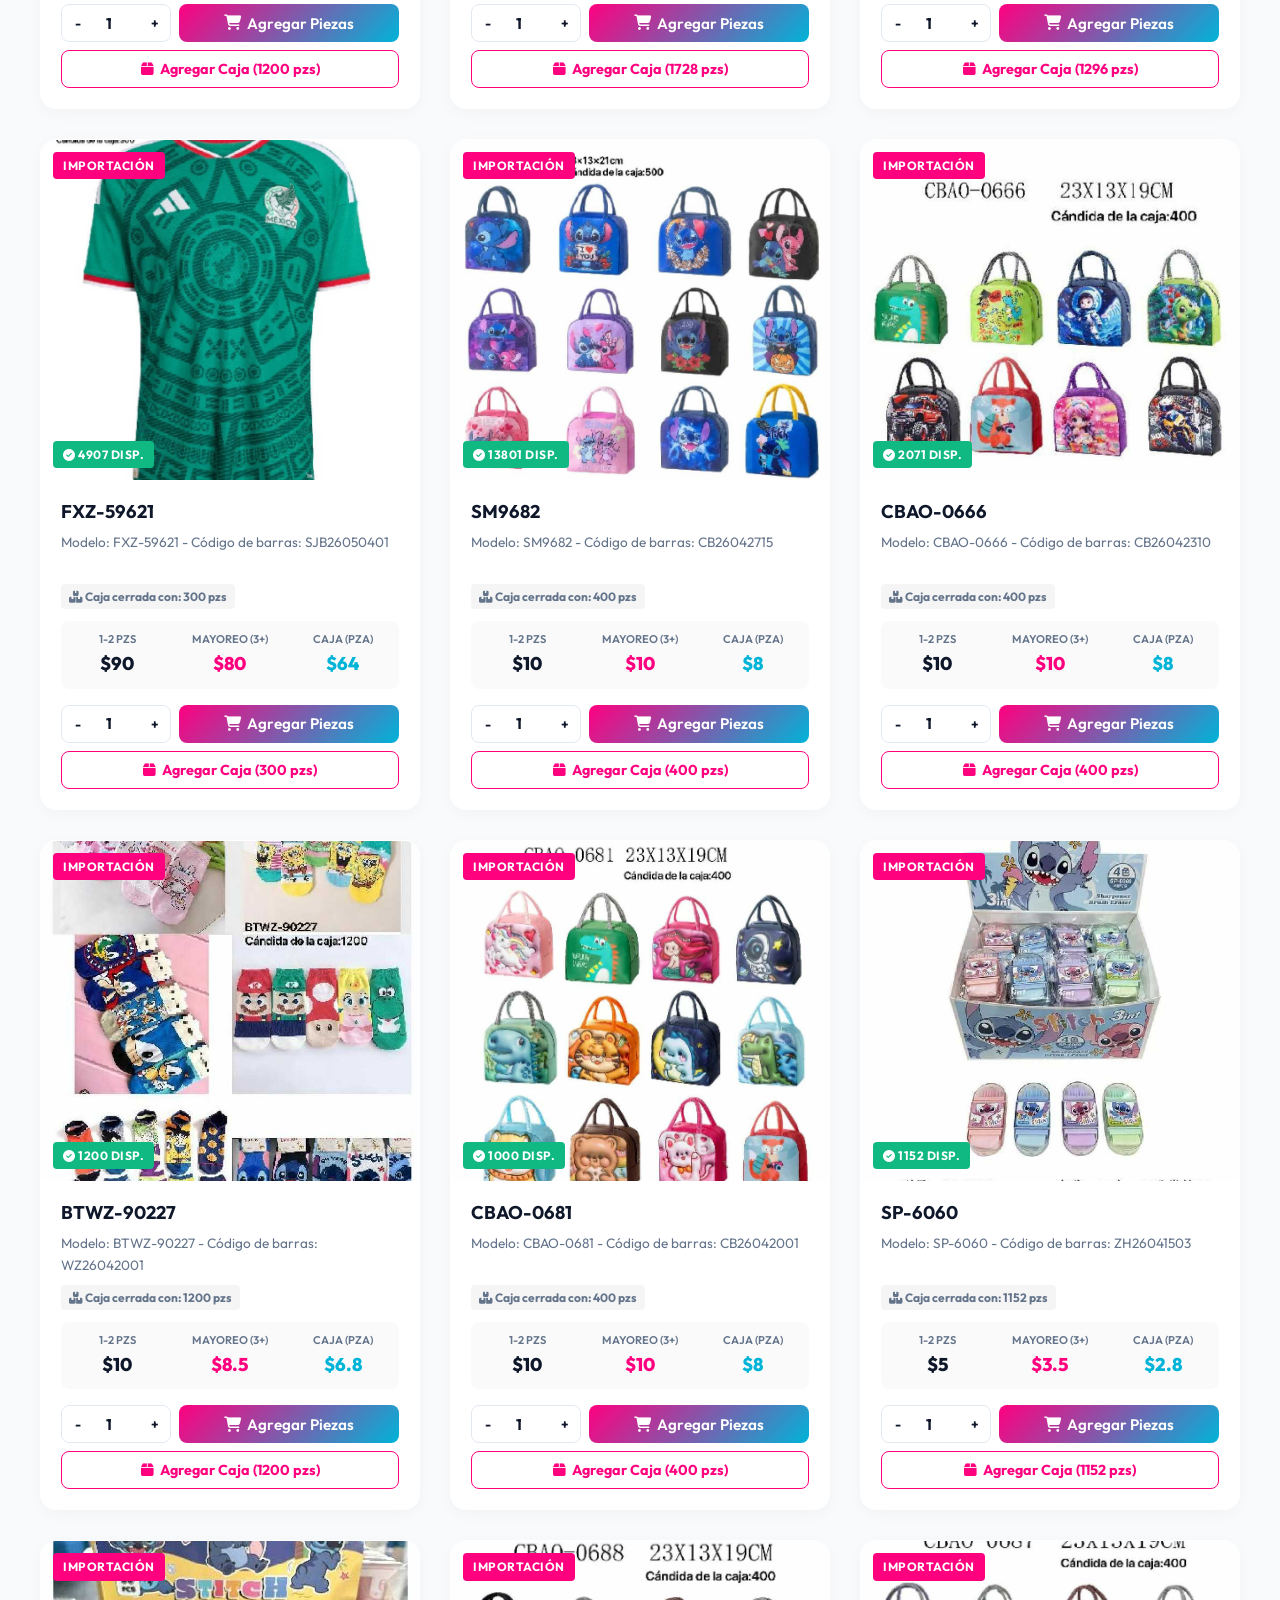
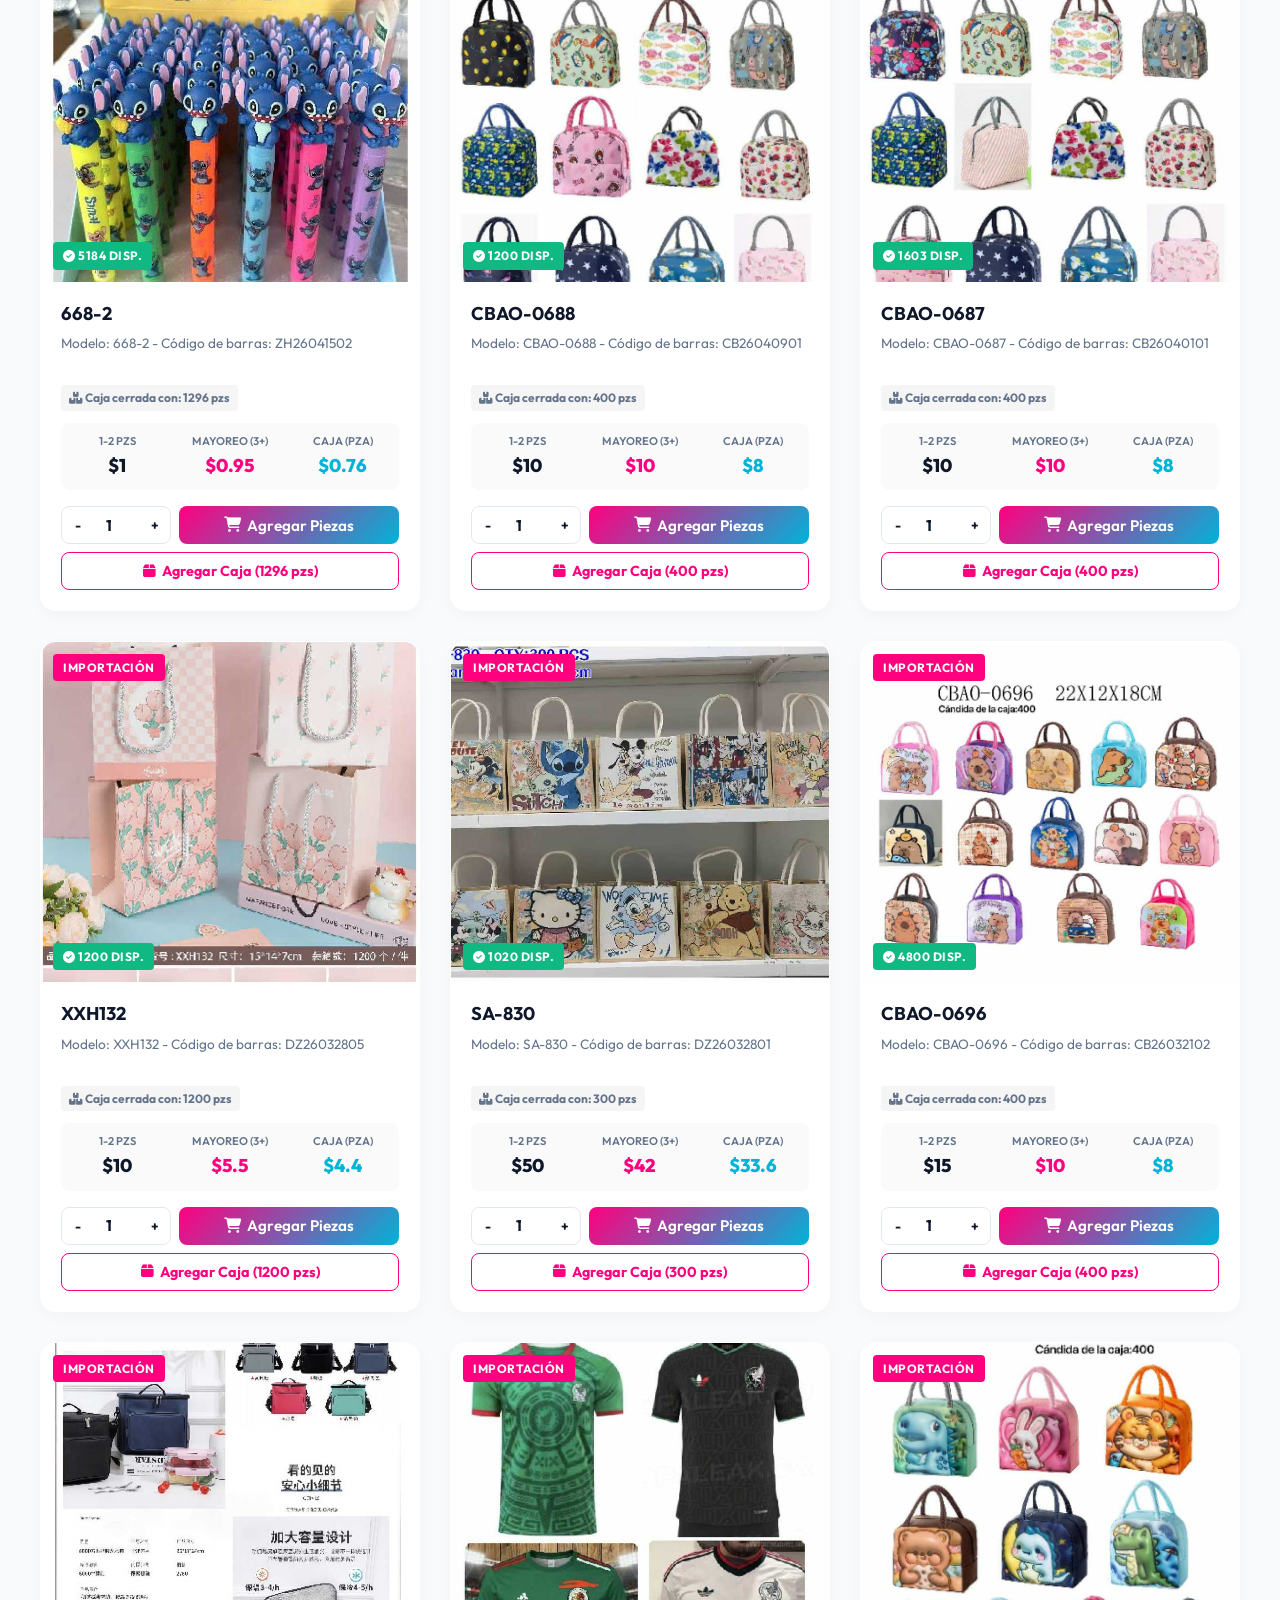
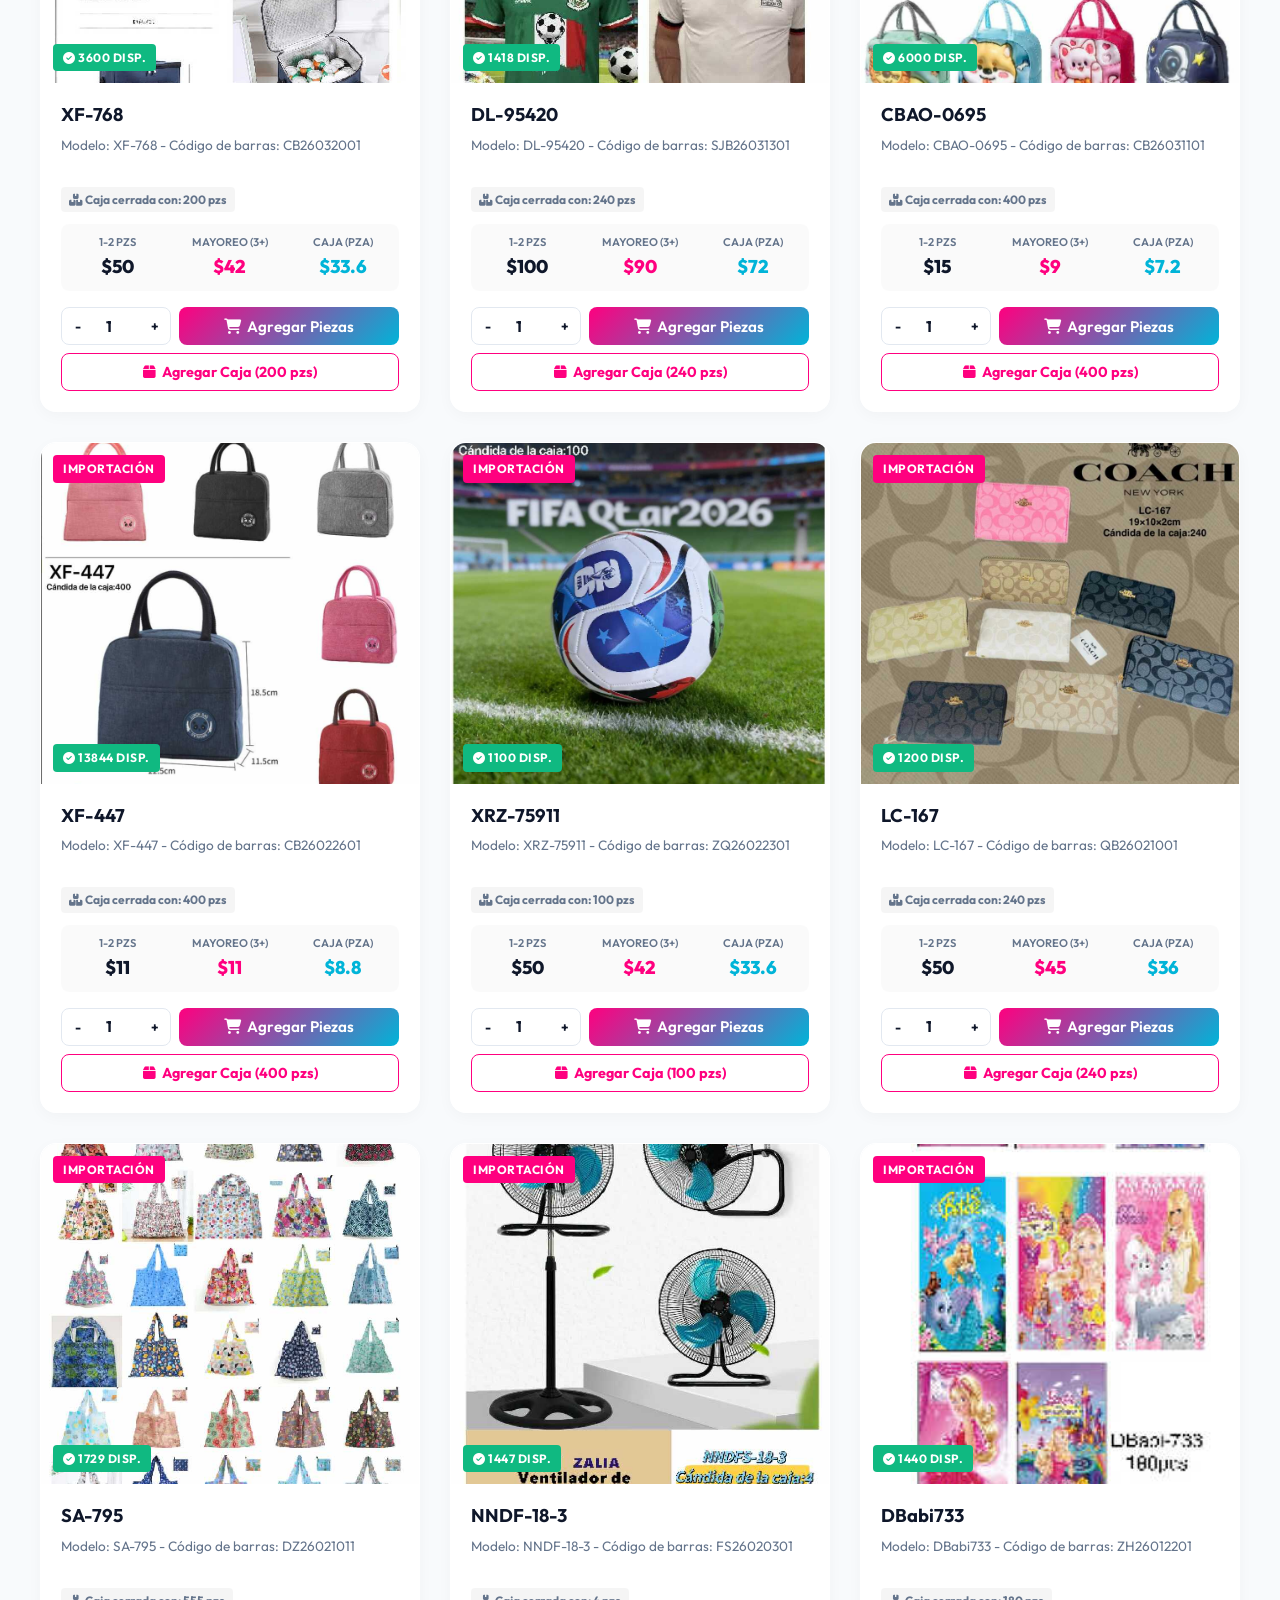
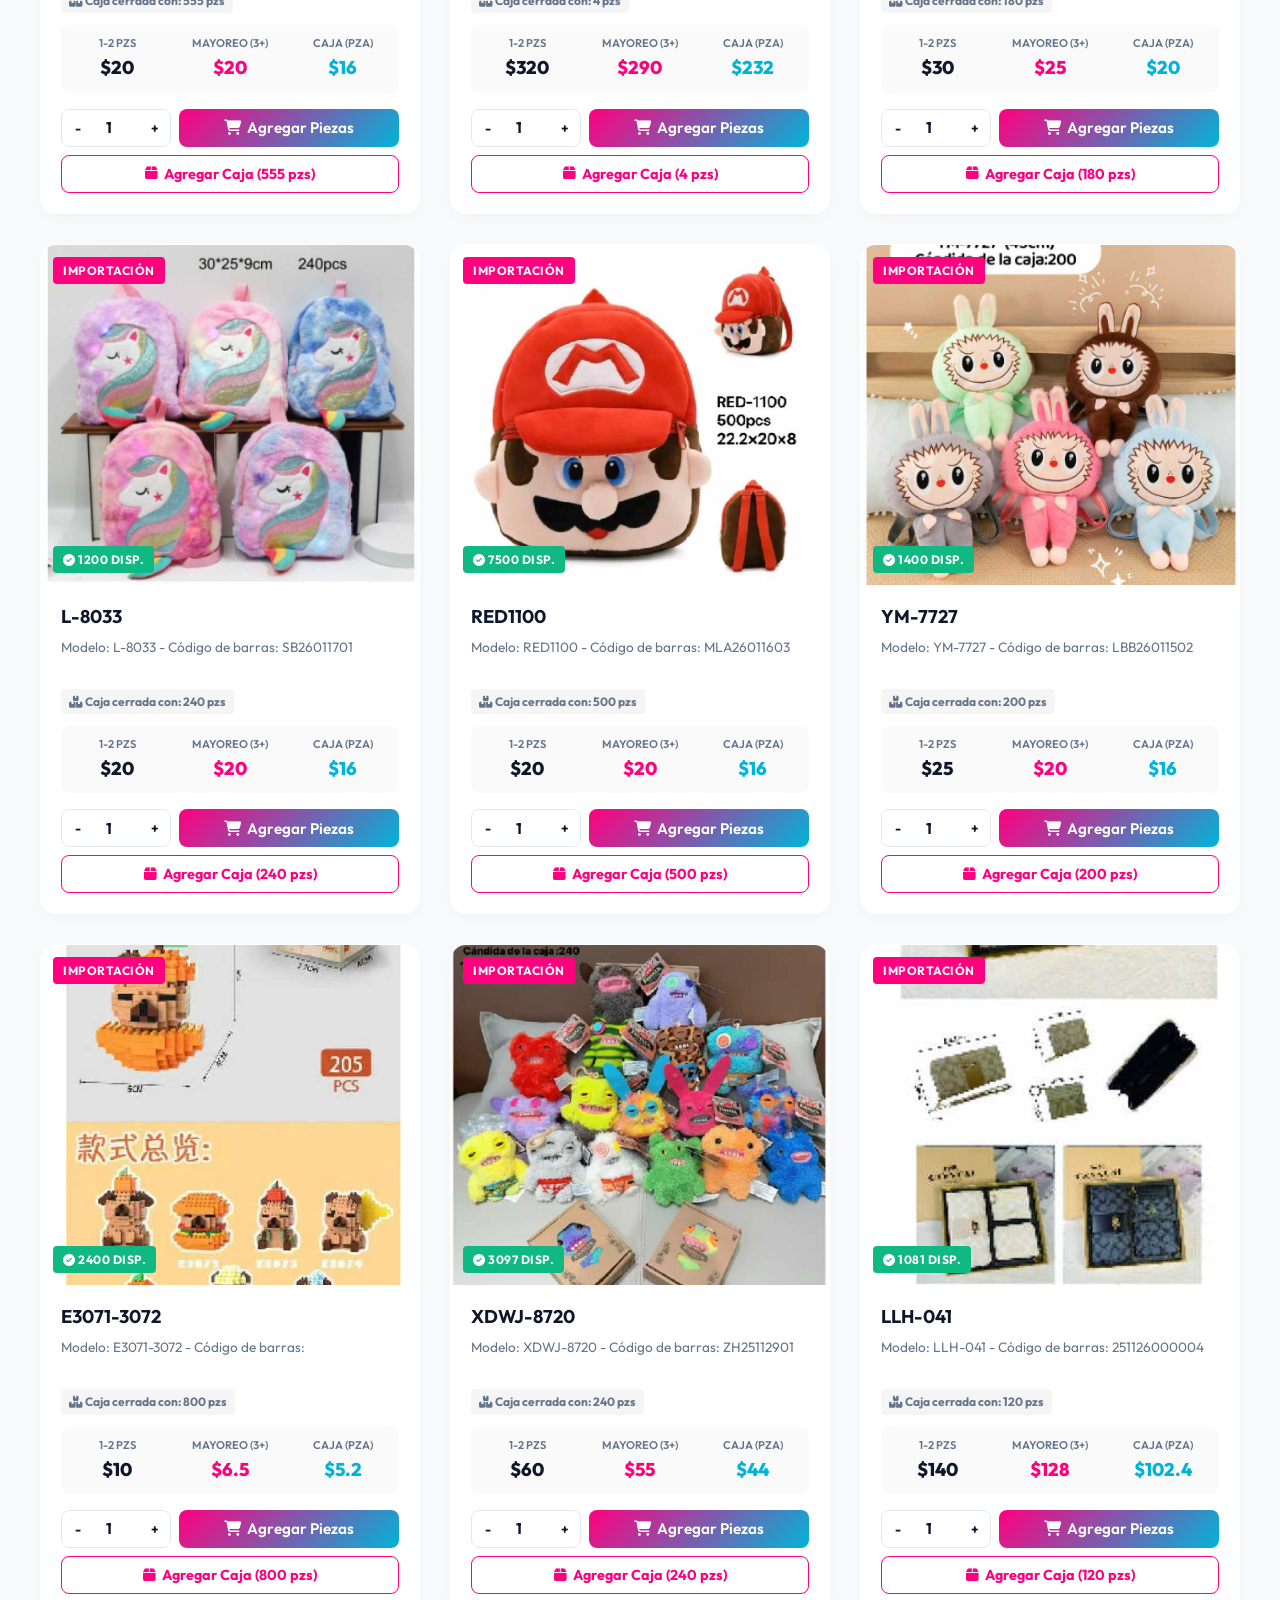
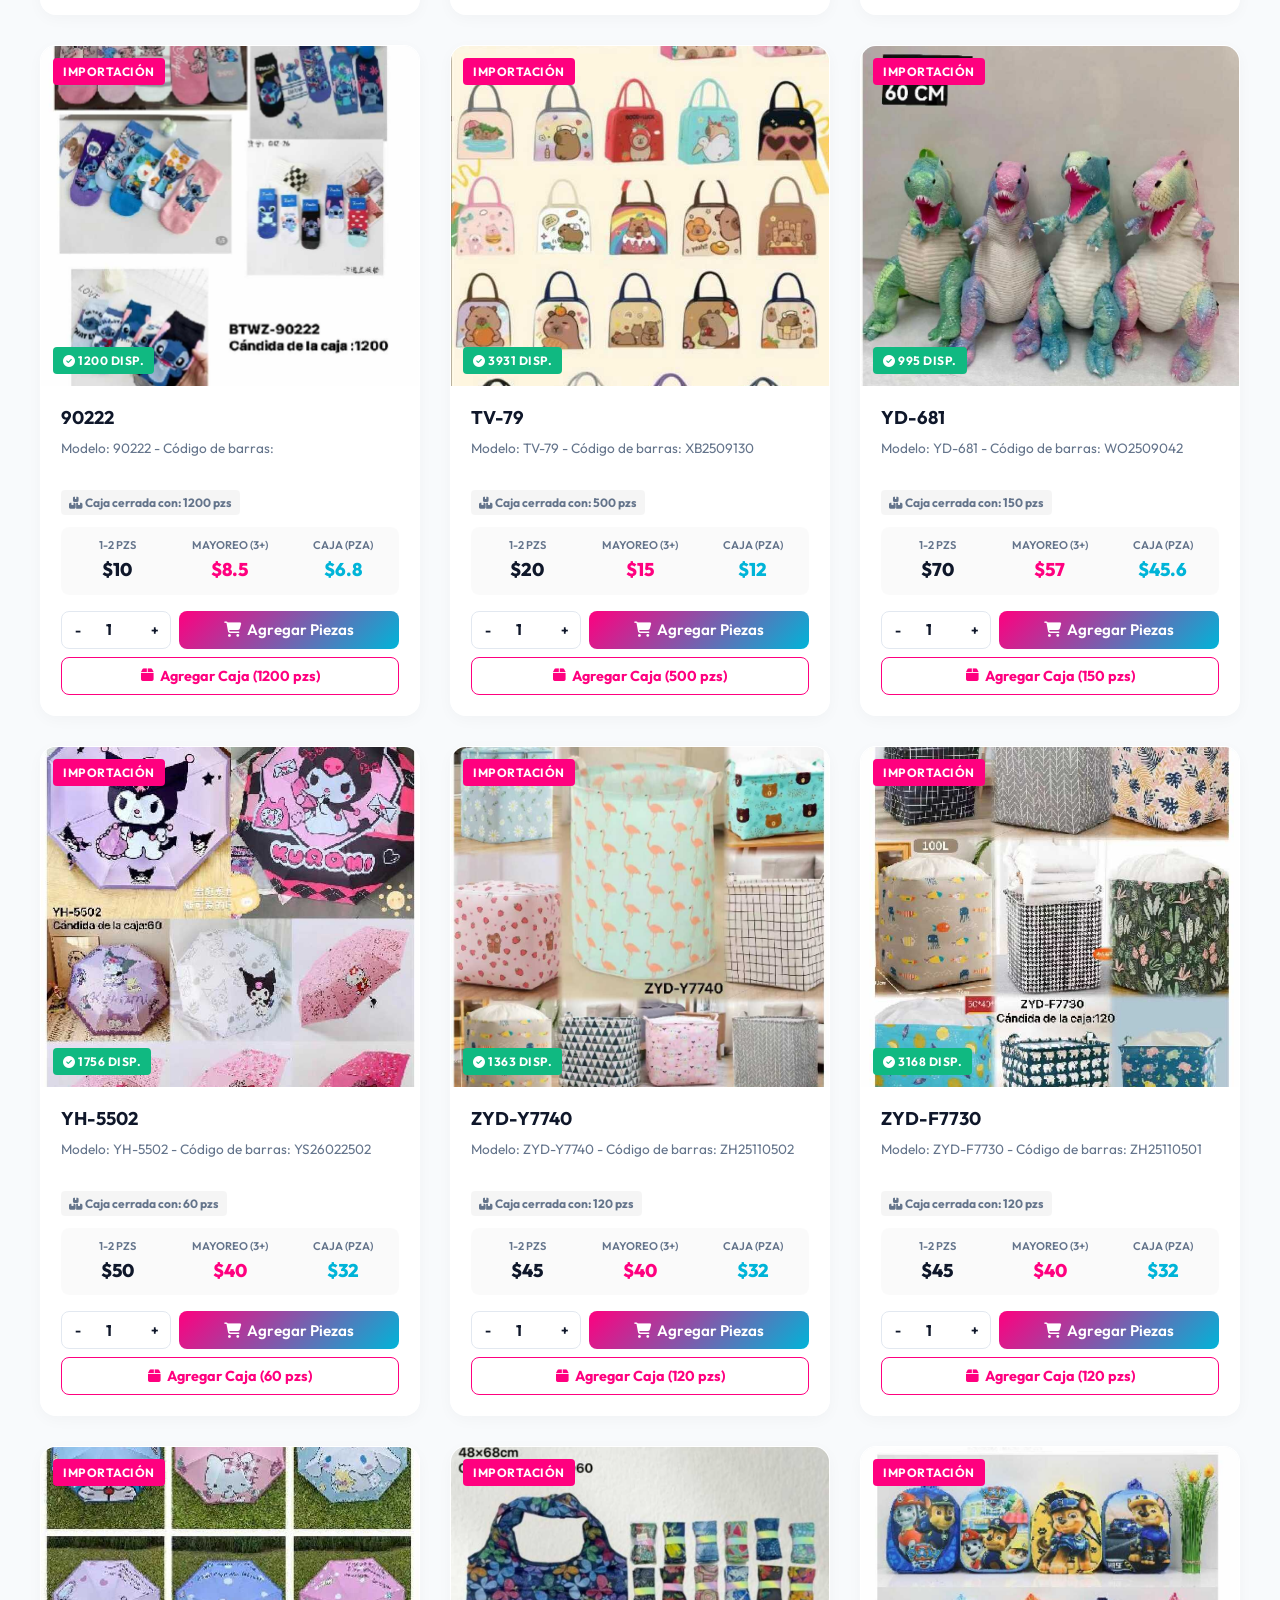
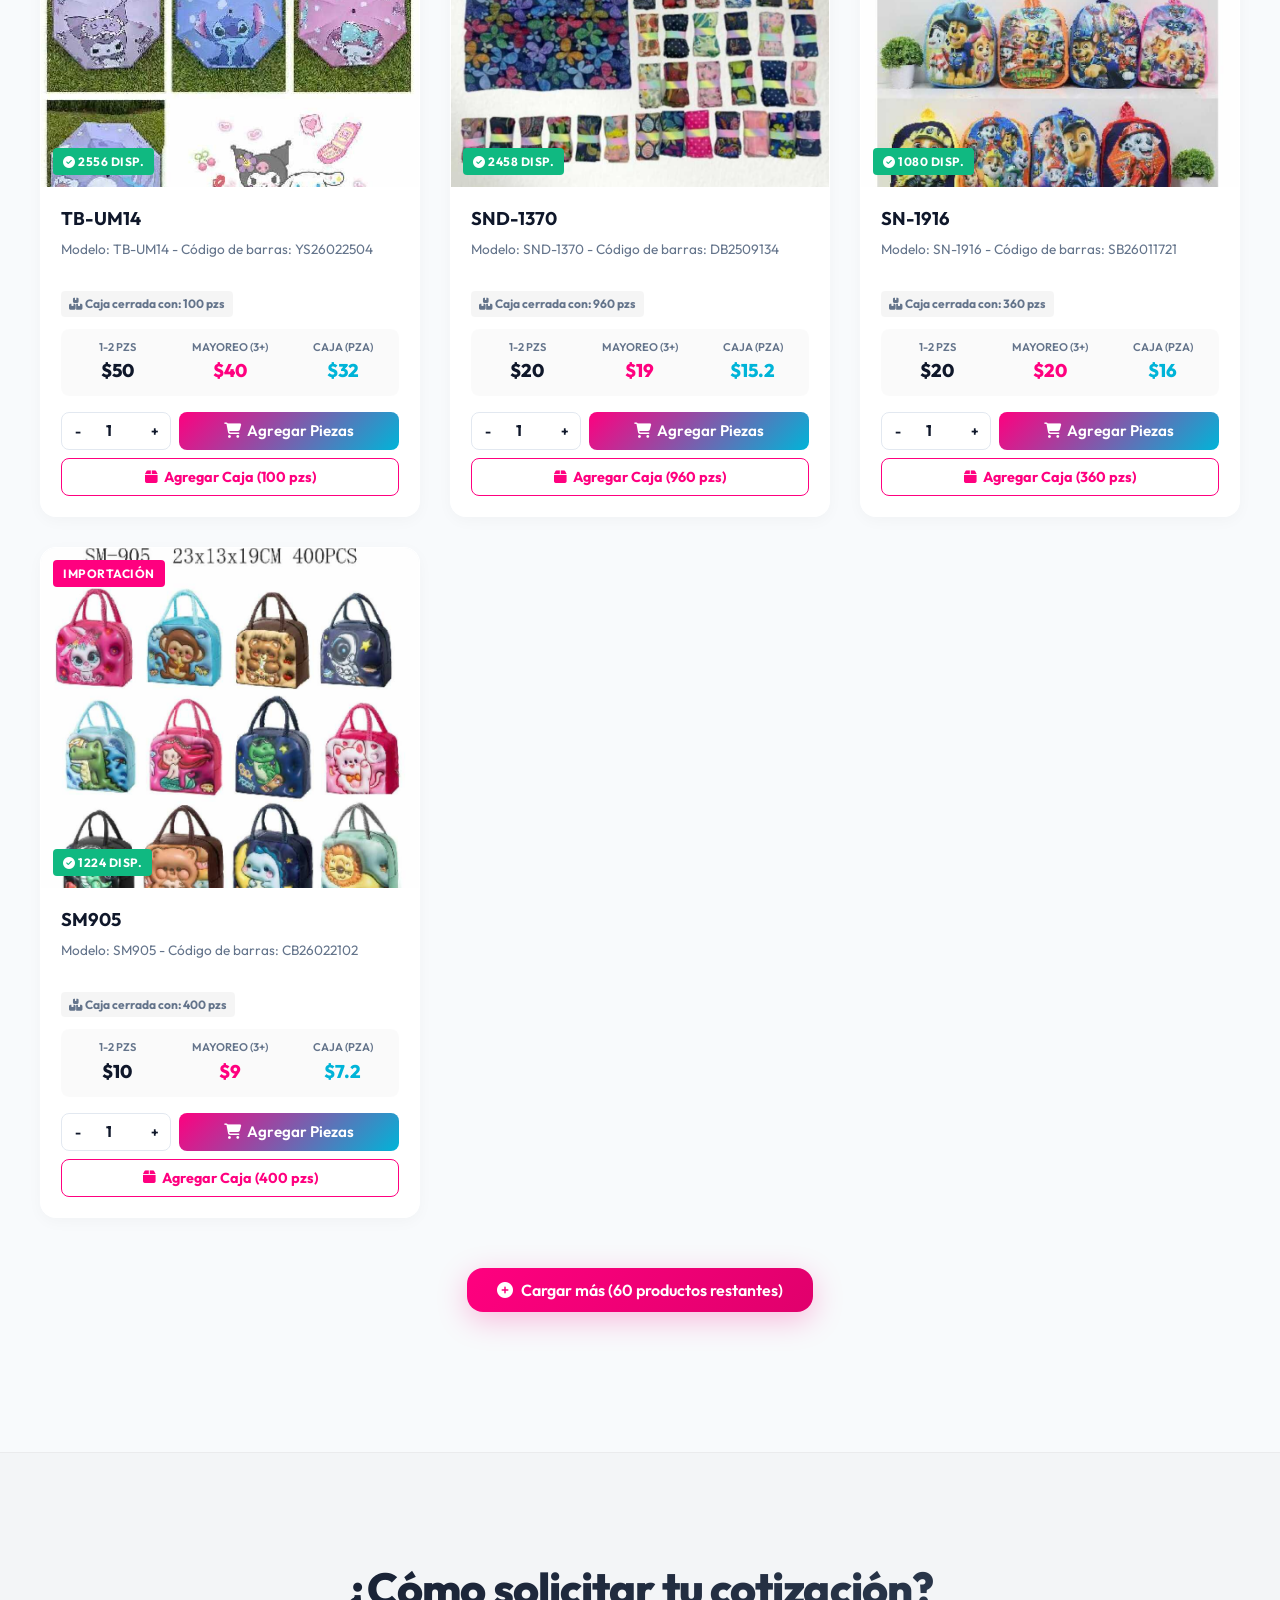
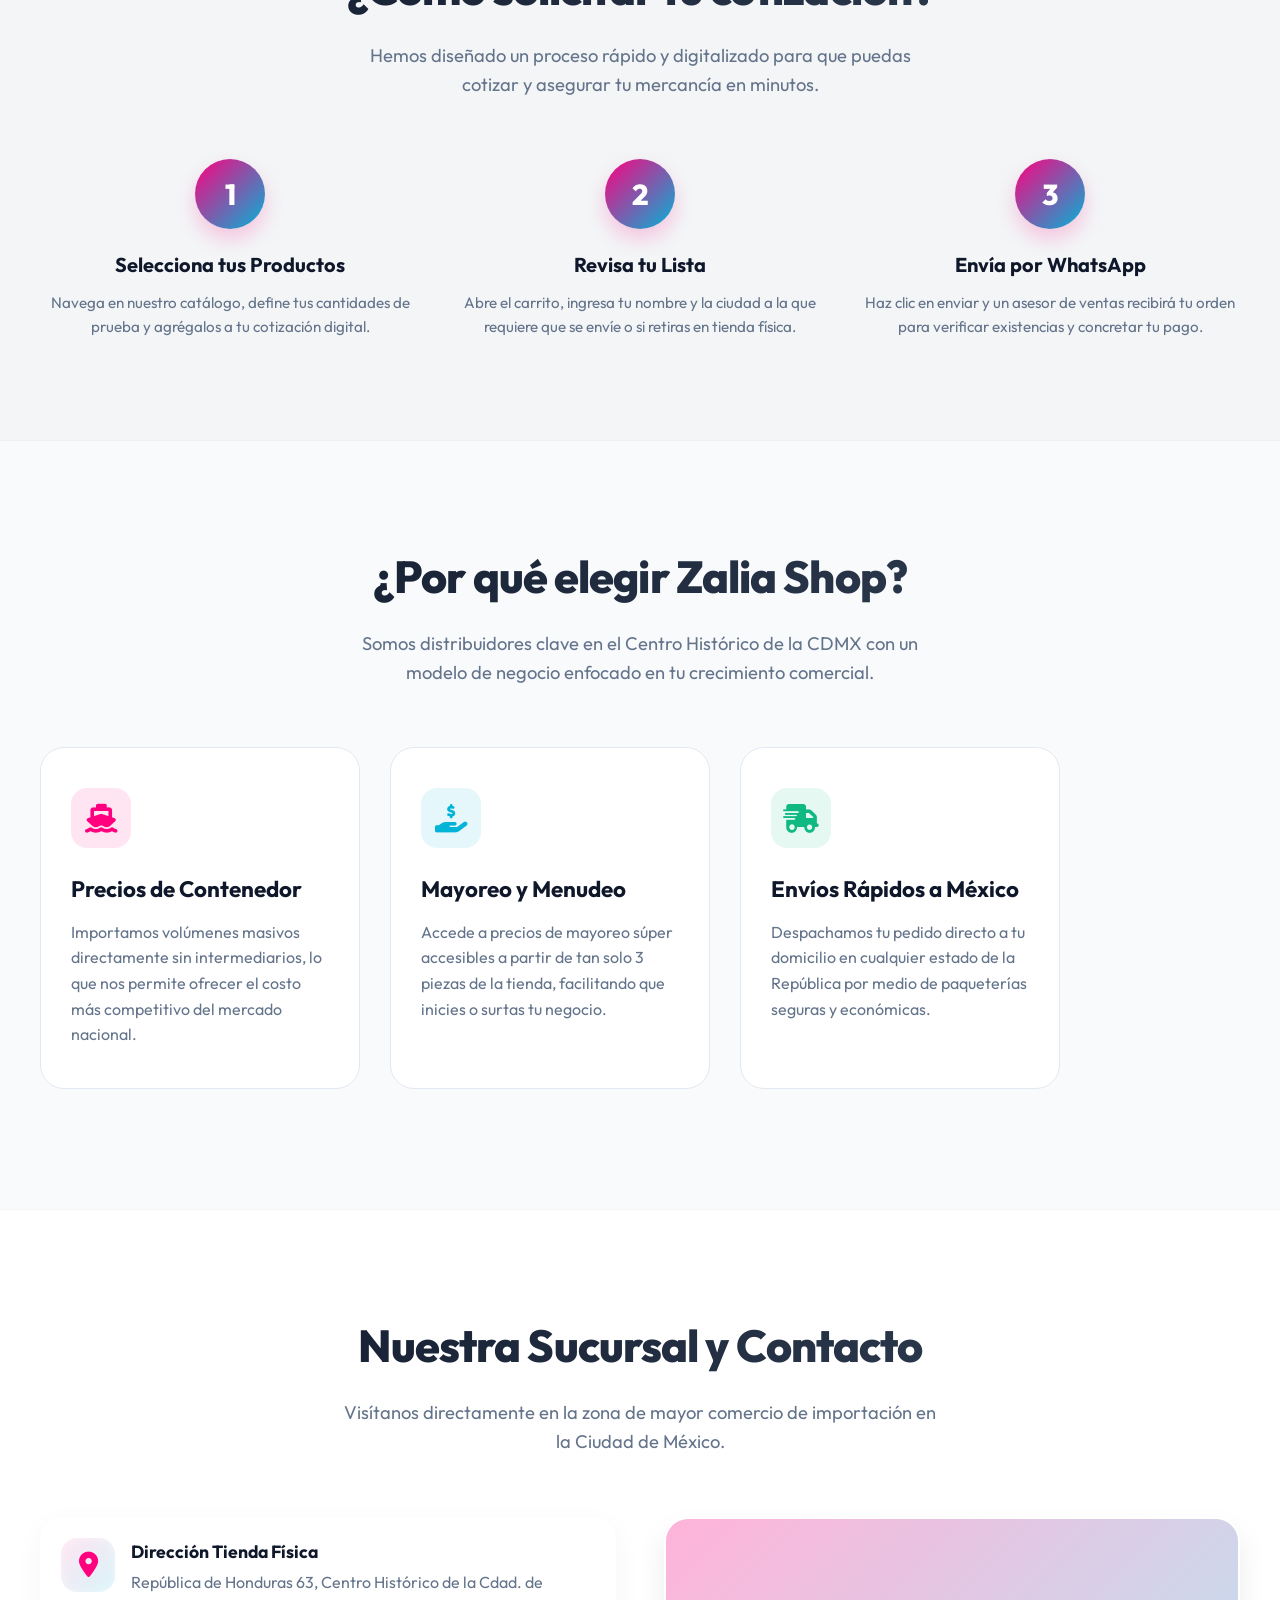
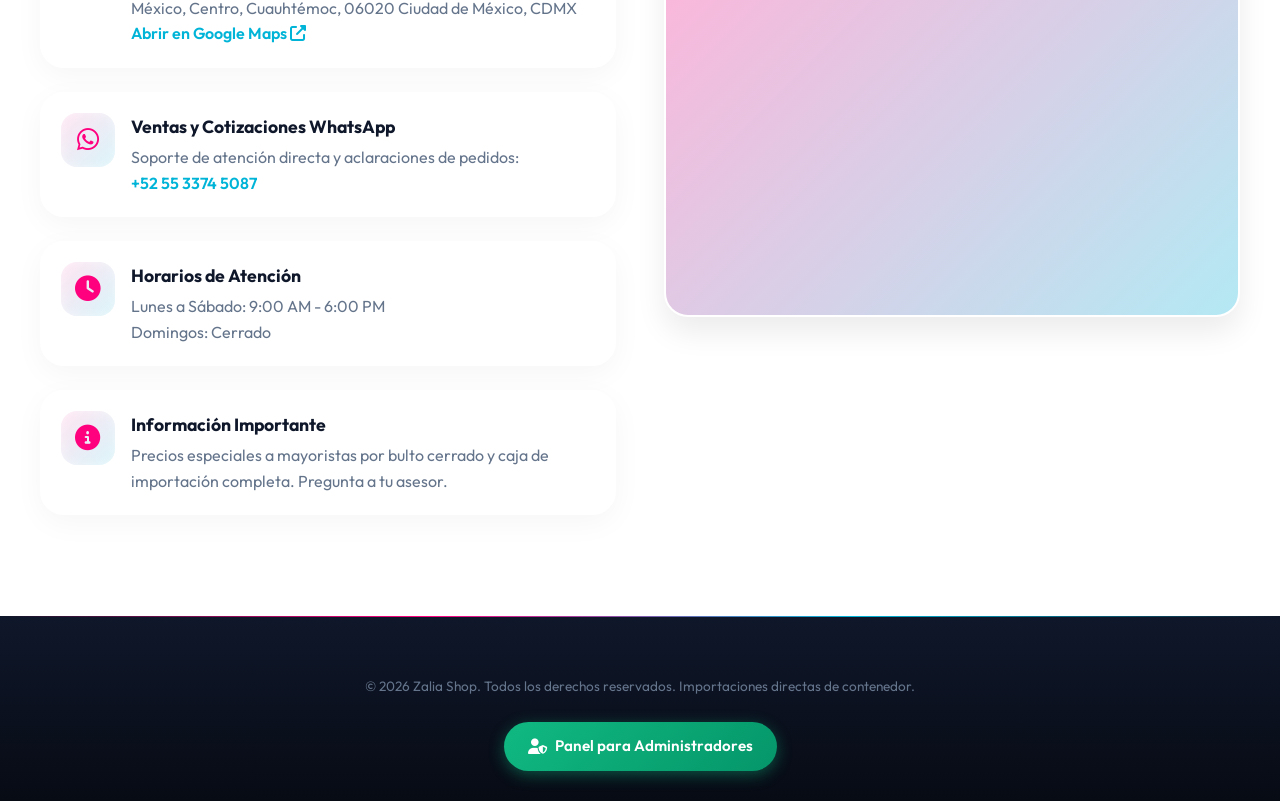
==== commit 05643f2e: "UX admin panel: Agregar ejemplos de Excel, mensaje de sincronización automática de stock y botón lla" ====
--- a/index.html
+++ b/index.html
@@ -362,11 +362,11 @@
     
     <div class="footer-copy">
       <p data-i18n="footer-copy">&copy; 2026 Zalia Shop. Todos los derechos reservados. Importaciones directas de contenedor.</p>
-      <p style="margin-top: 10px;">
-        <a href="dashboard.html" data-i18n="footer-admin" style="color: #64748b; text-decoration: none; font-size: 0.8rem; transition: var(--transition); display: inline-flex; align-items: center; gap: 6px;" onmouseover="this.style.color='var(--primary)'" onmouseout="this.style.color='#64748b'">
-          <i class="fas fa-user-shield"></i> Panel para Administradores
+      <div style="margin-top: 25px;">
+        <a href="dashboard.html" data-i18n="footer-admin" class="btn-primary" style="text-decoration: none; display: inline-flex; align-items: center; justify-content: center; gap: 8px; font-size: 0.95rem; padding: 12px 24px; border-radius: 50px; background: linear-gradient(135deg, #10b981, #059669); box-shadow: 0 4px 15px rgba(16, 185, 129, 0.4);">
+          <i class="fas fa-user-shield"></i> Ingresar al Panel de Administrador
         </a>
-      </p>
+      </div>
     </div>
   </footer>
 
